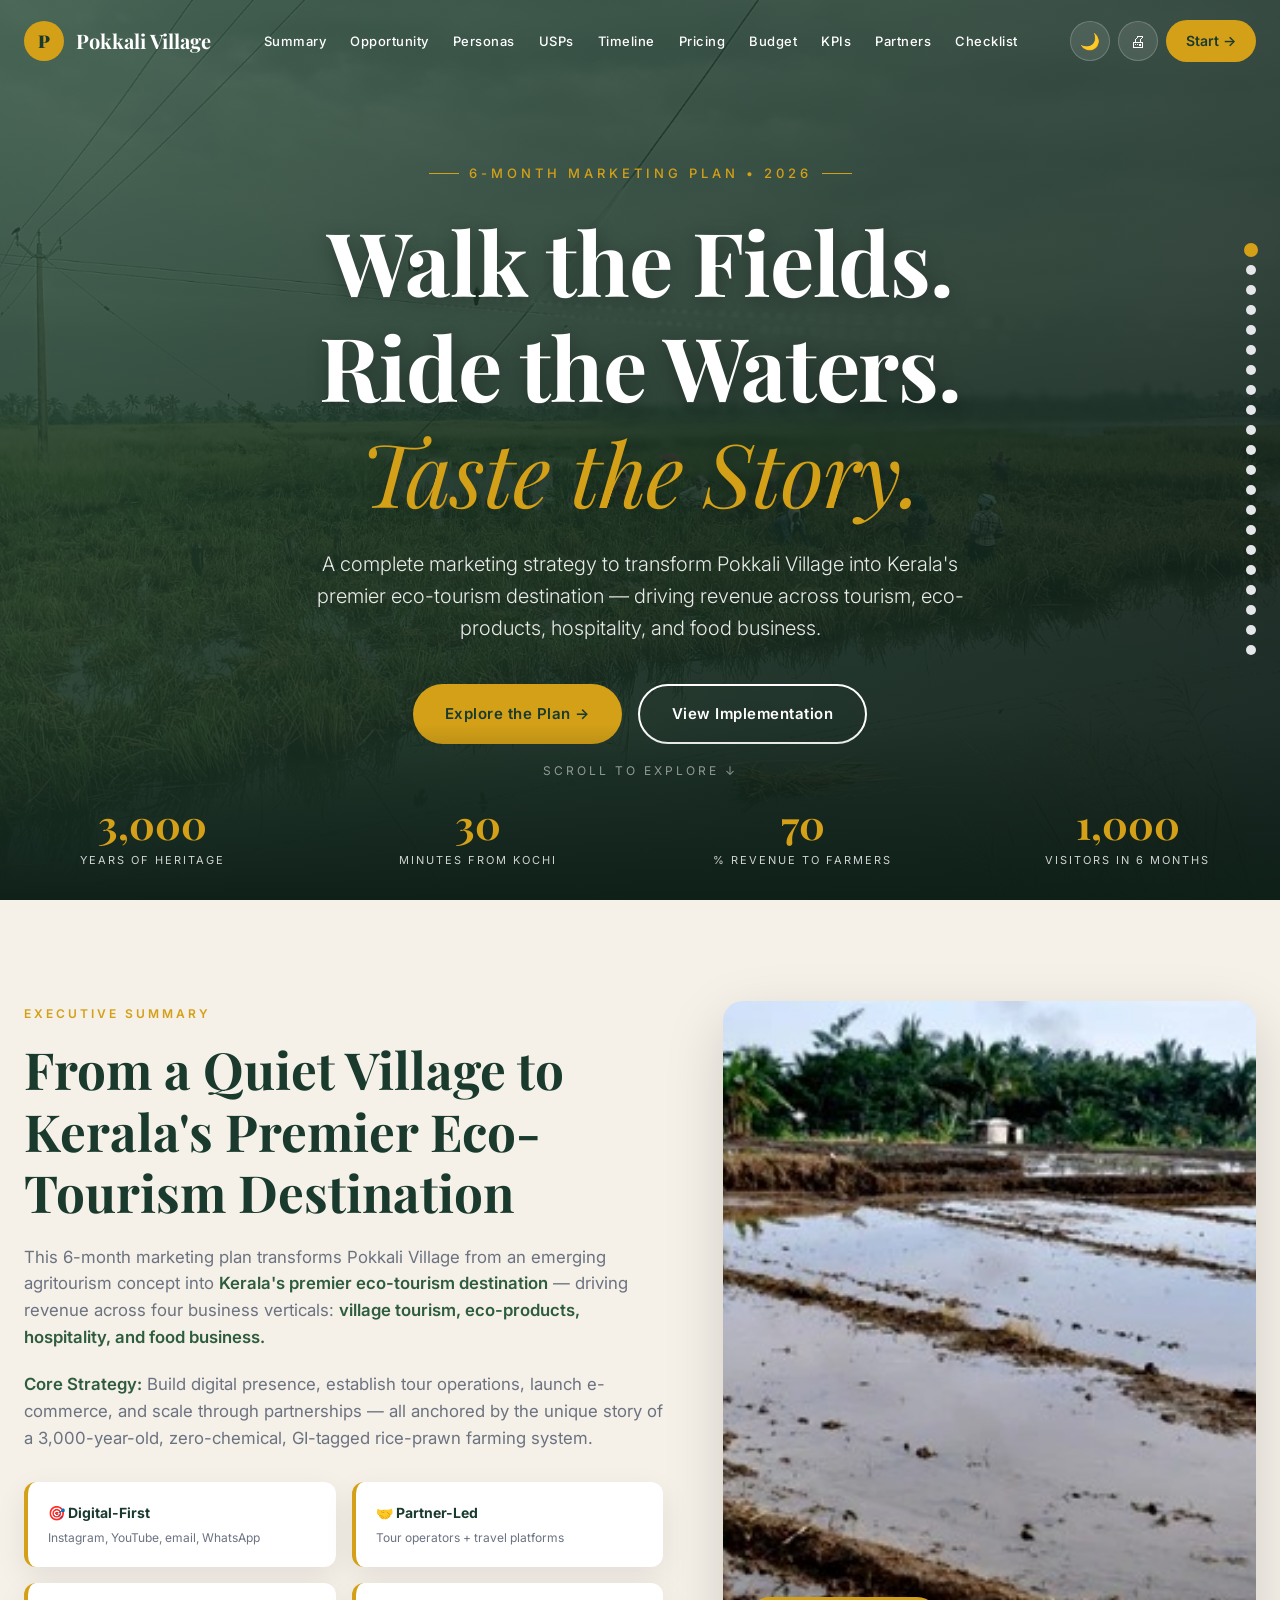
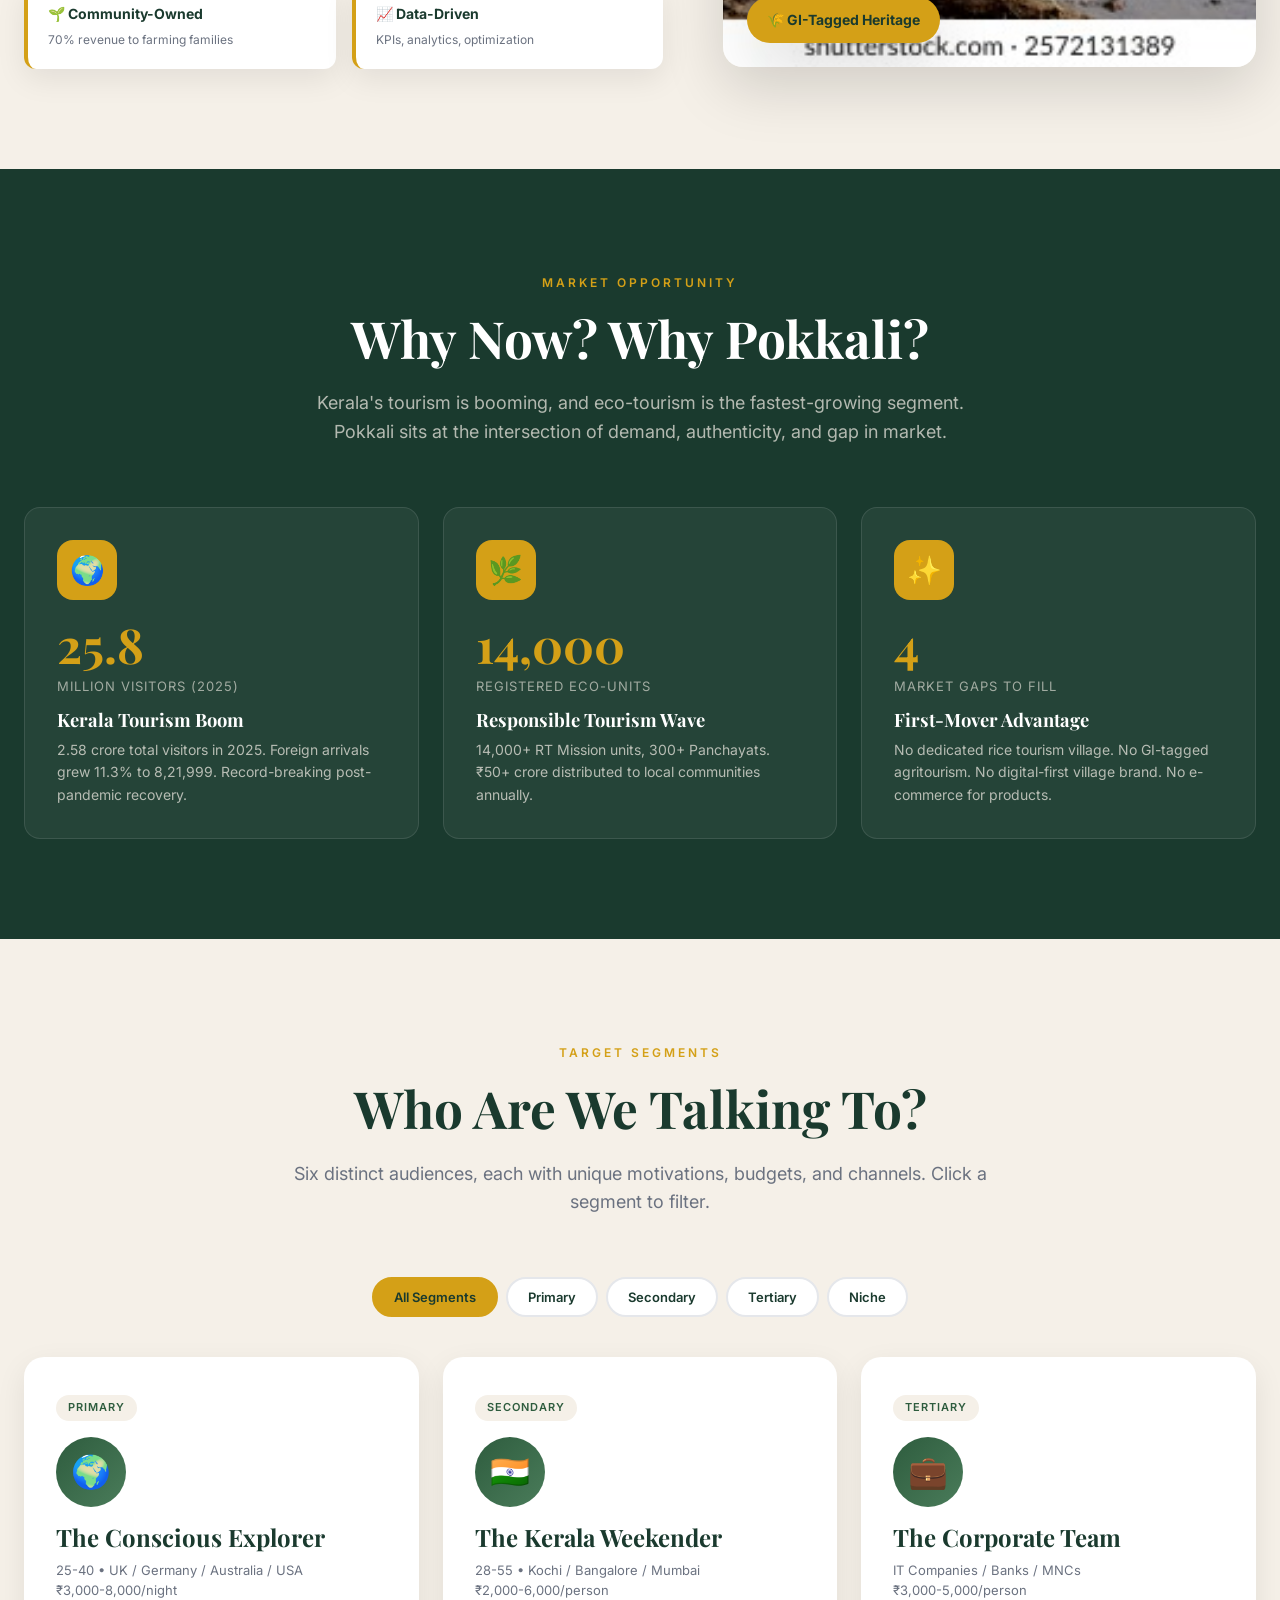
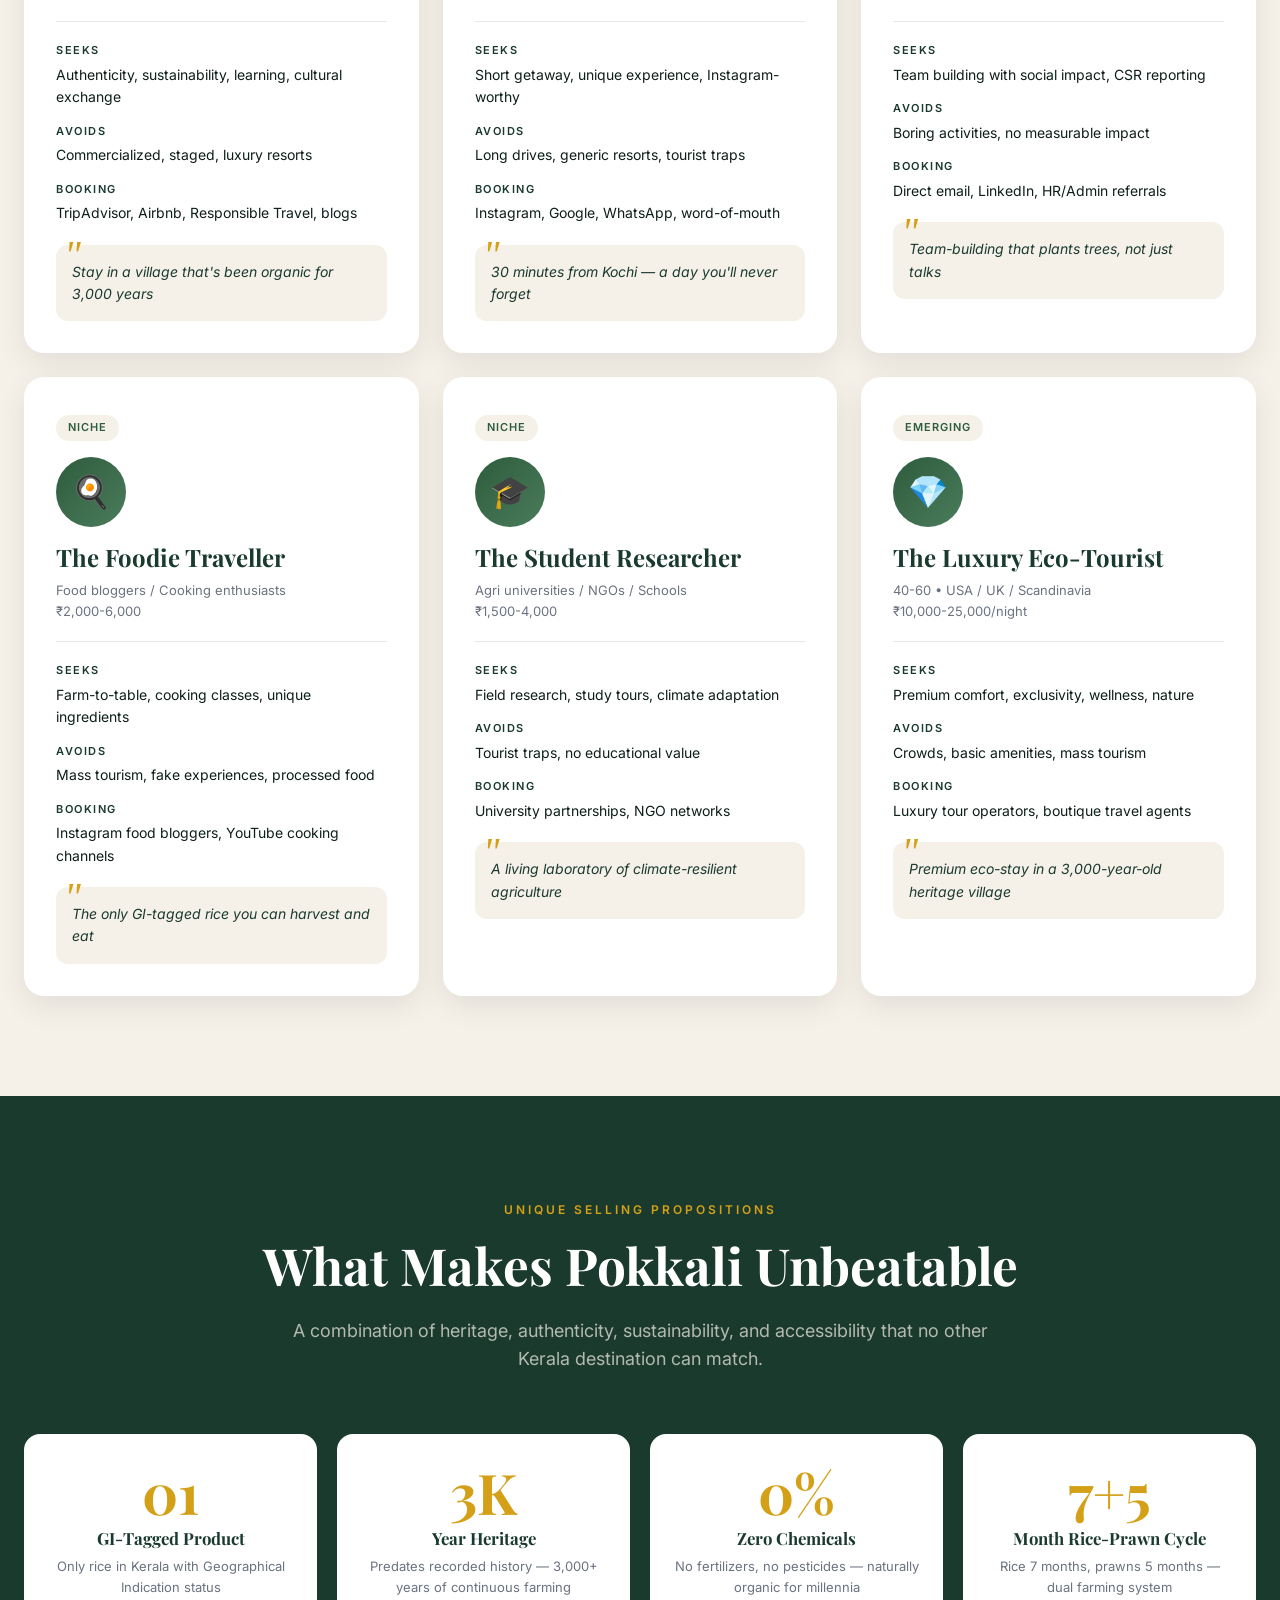
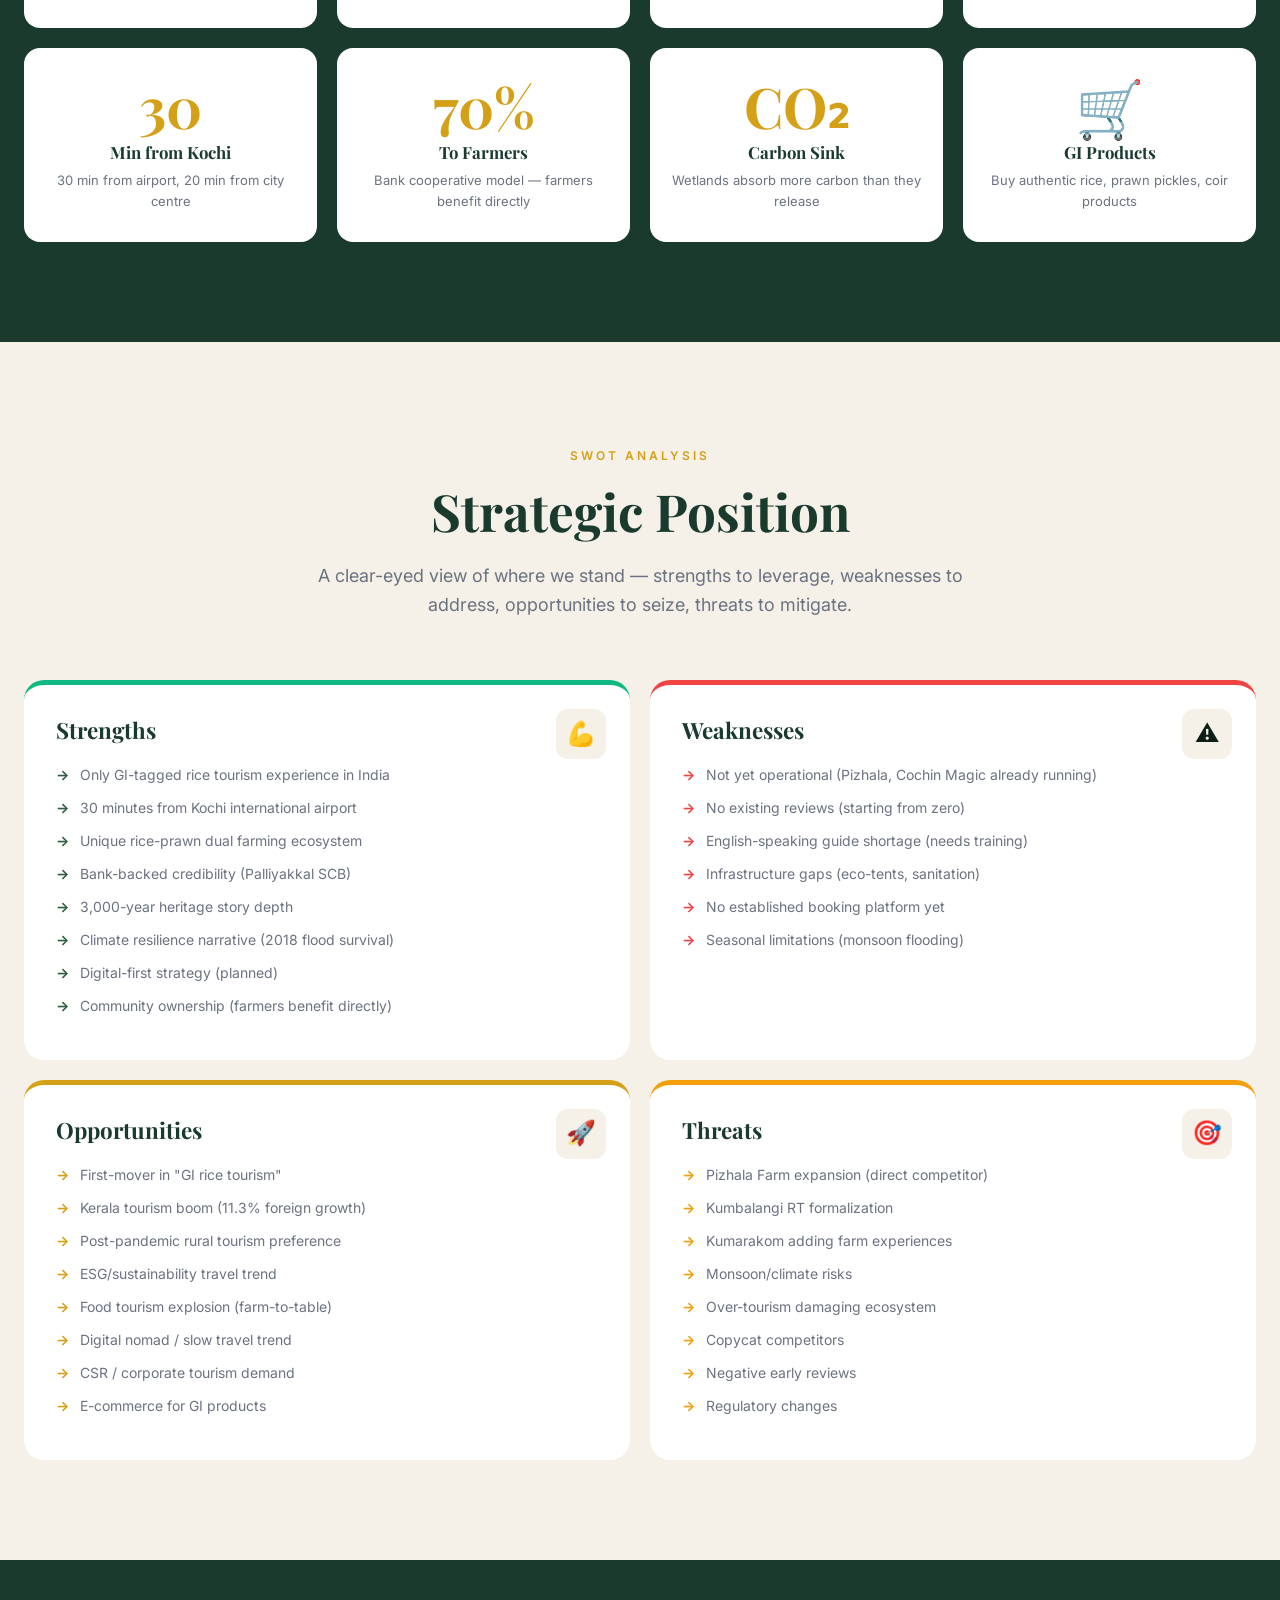
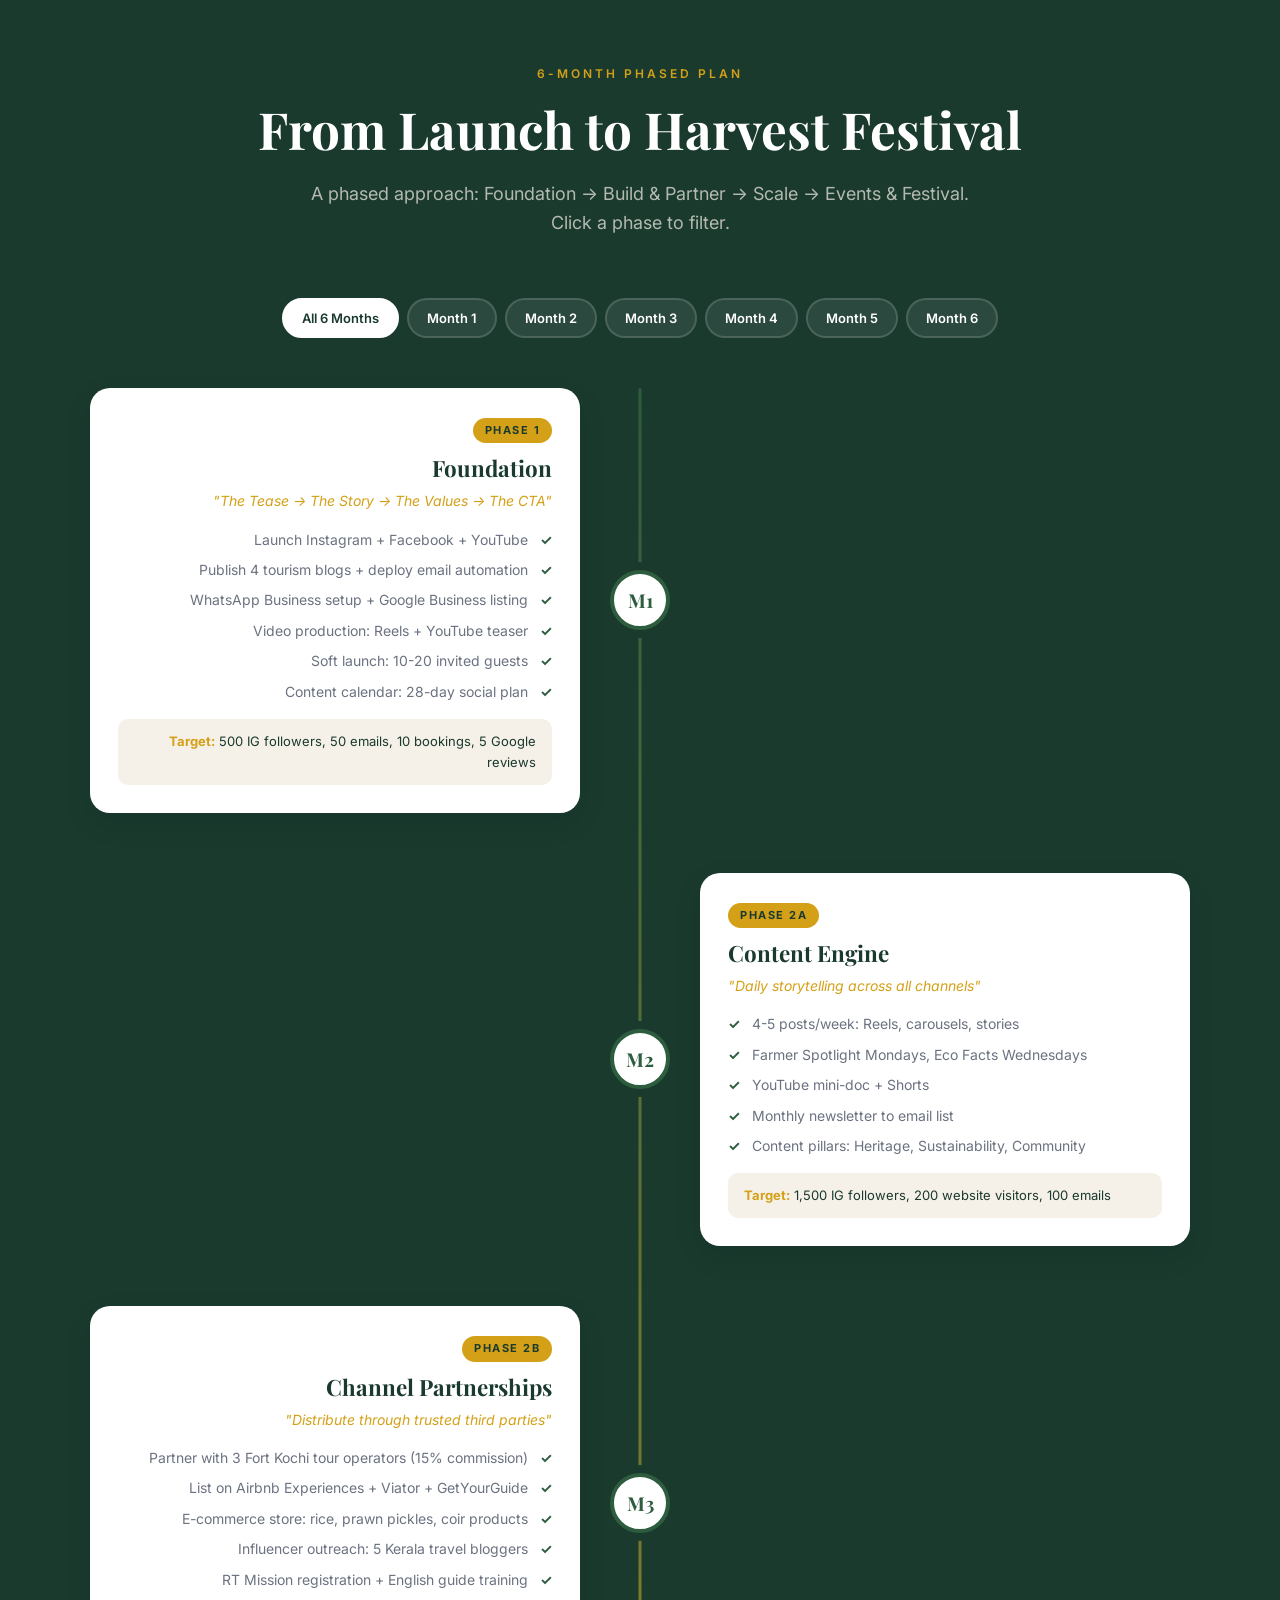
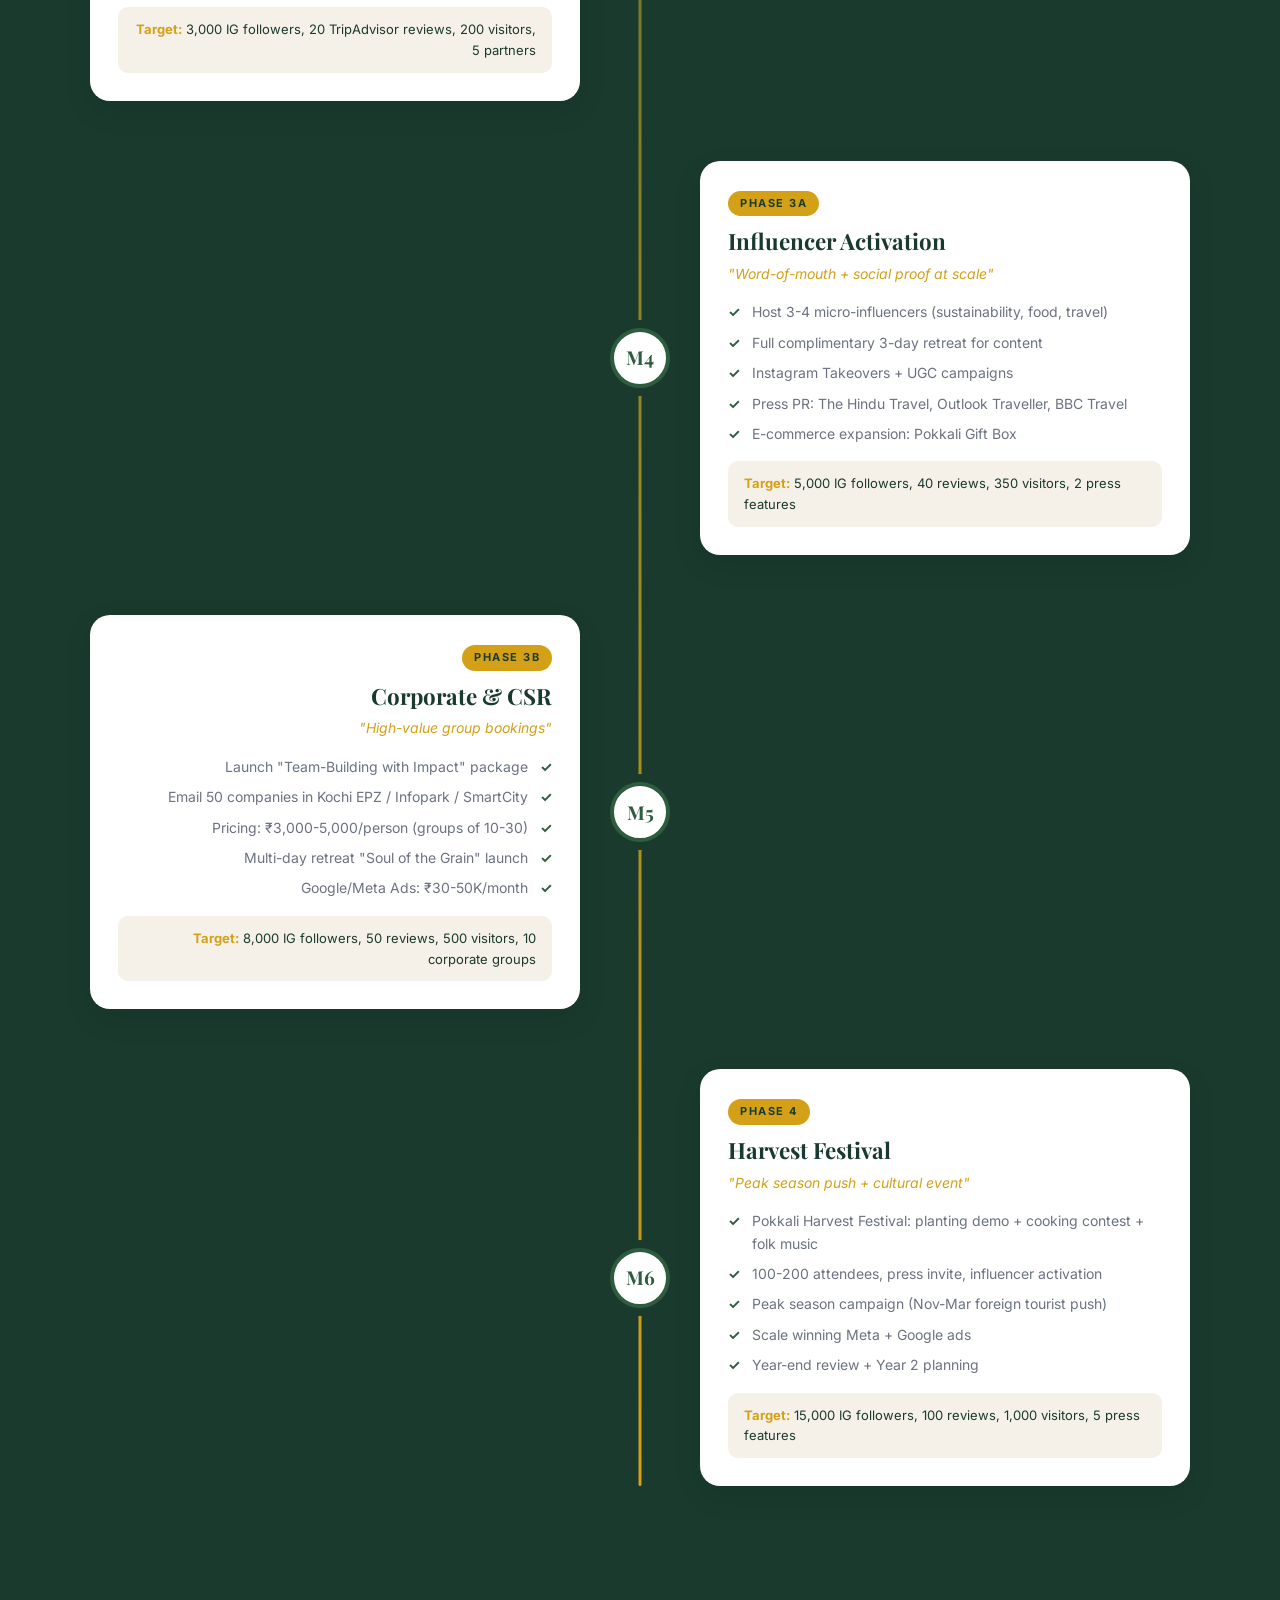
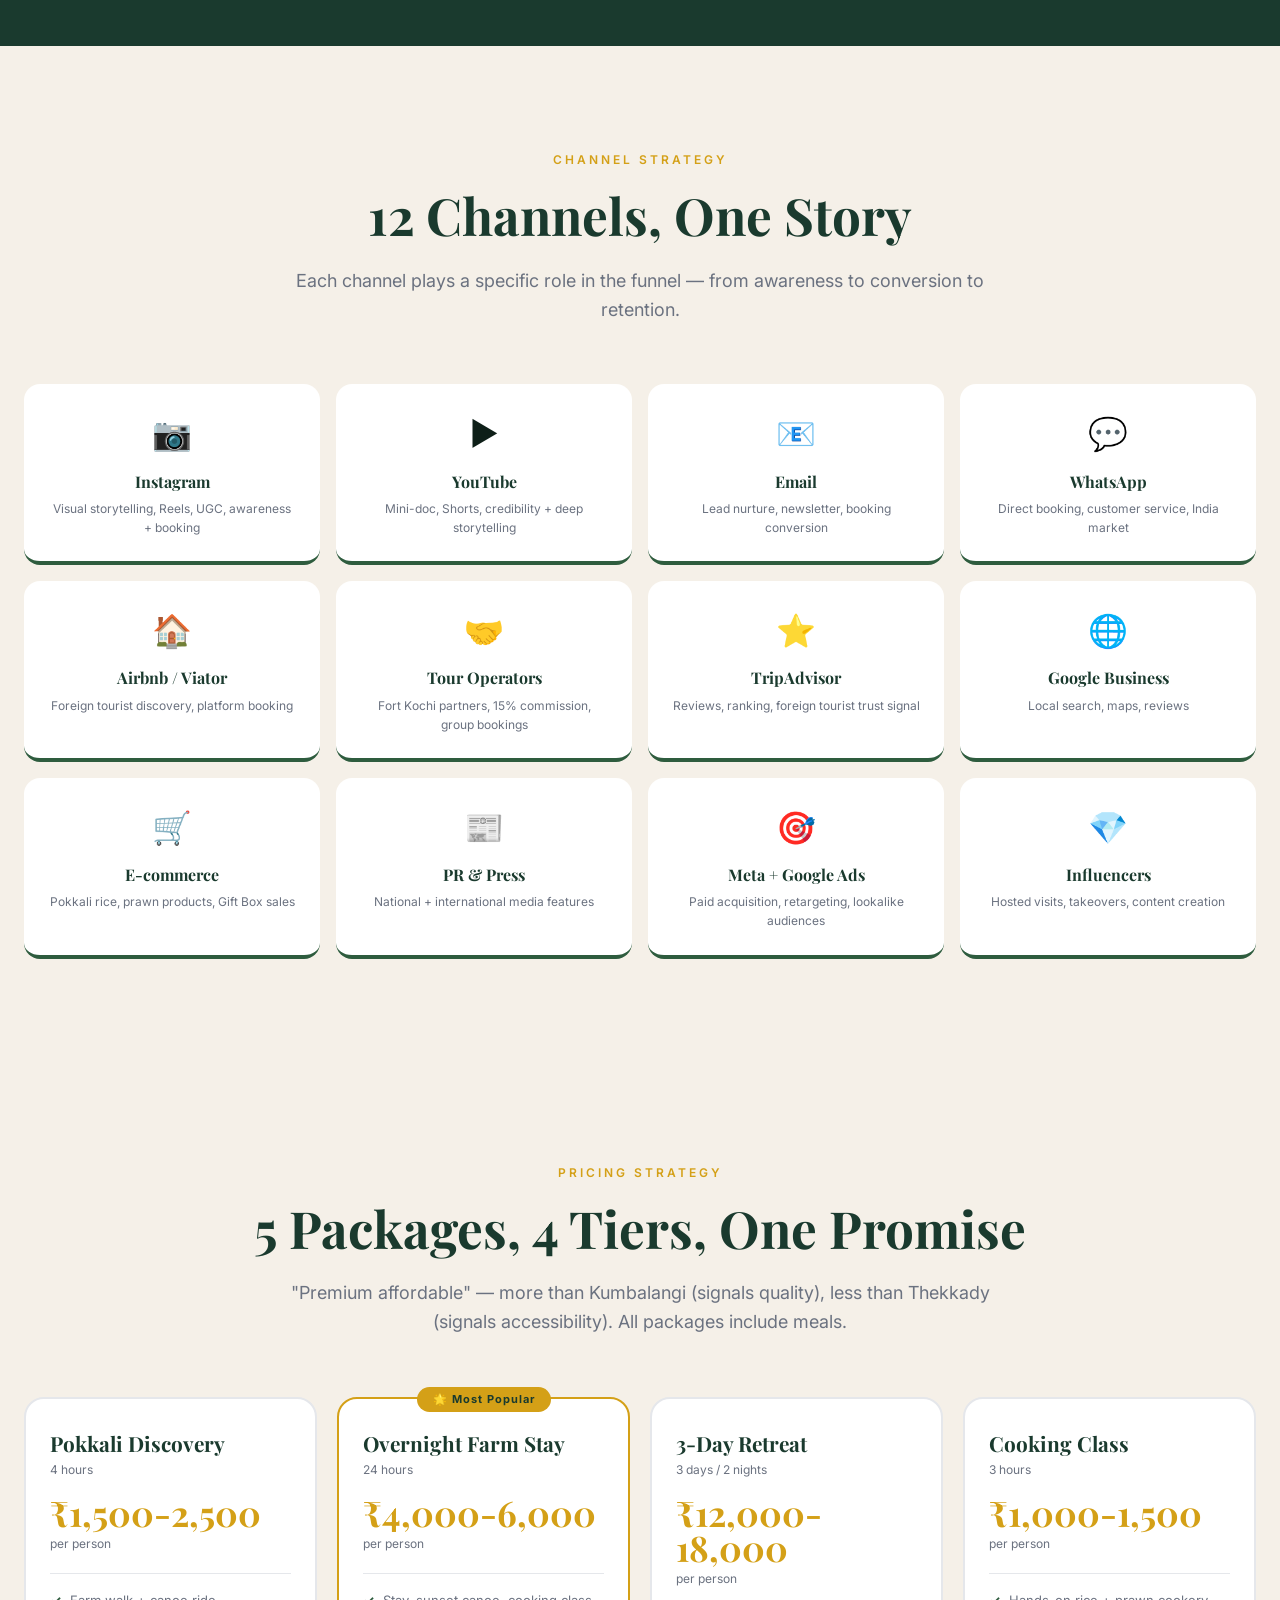
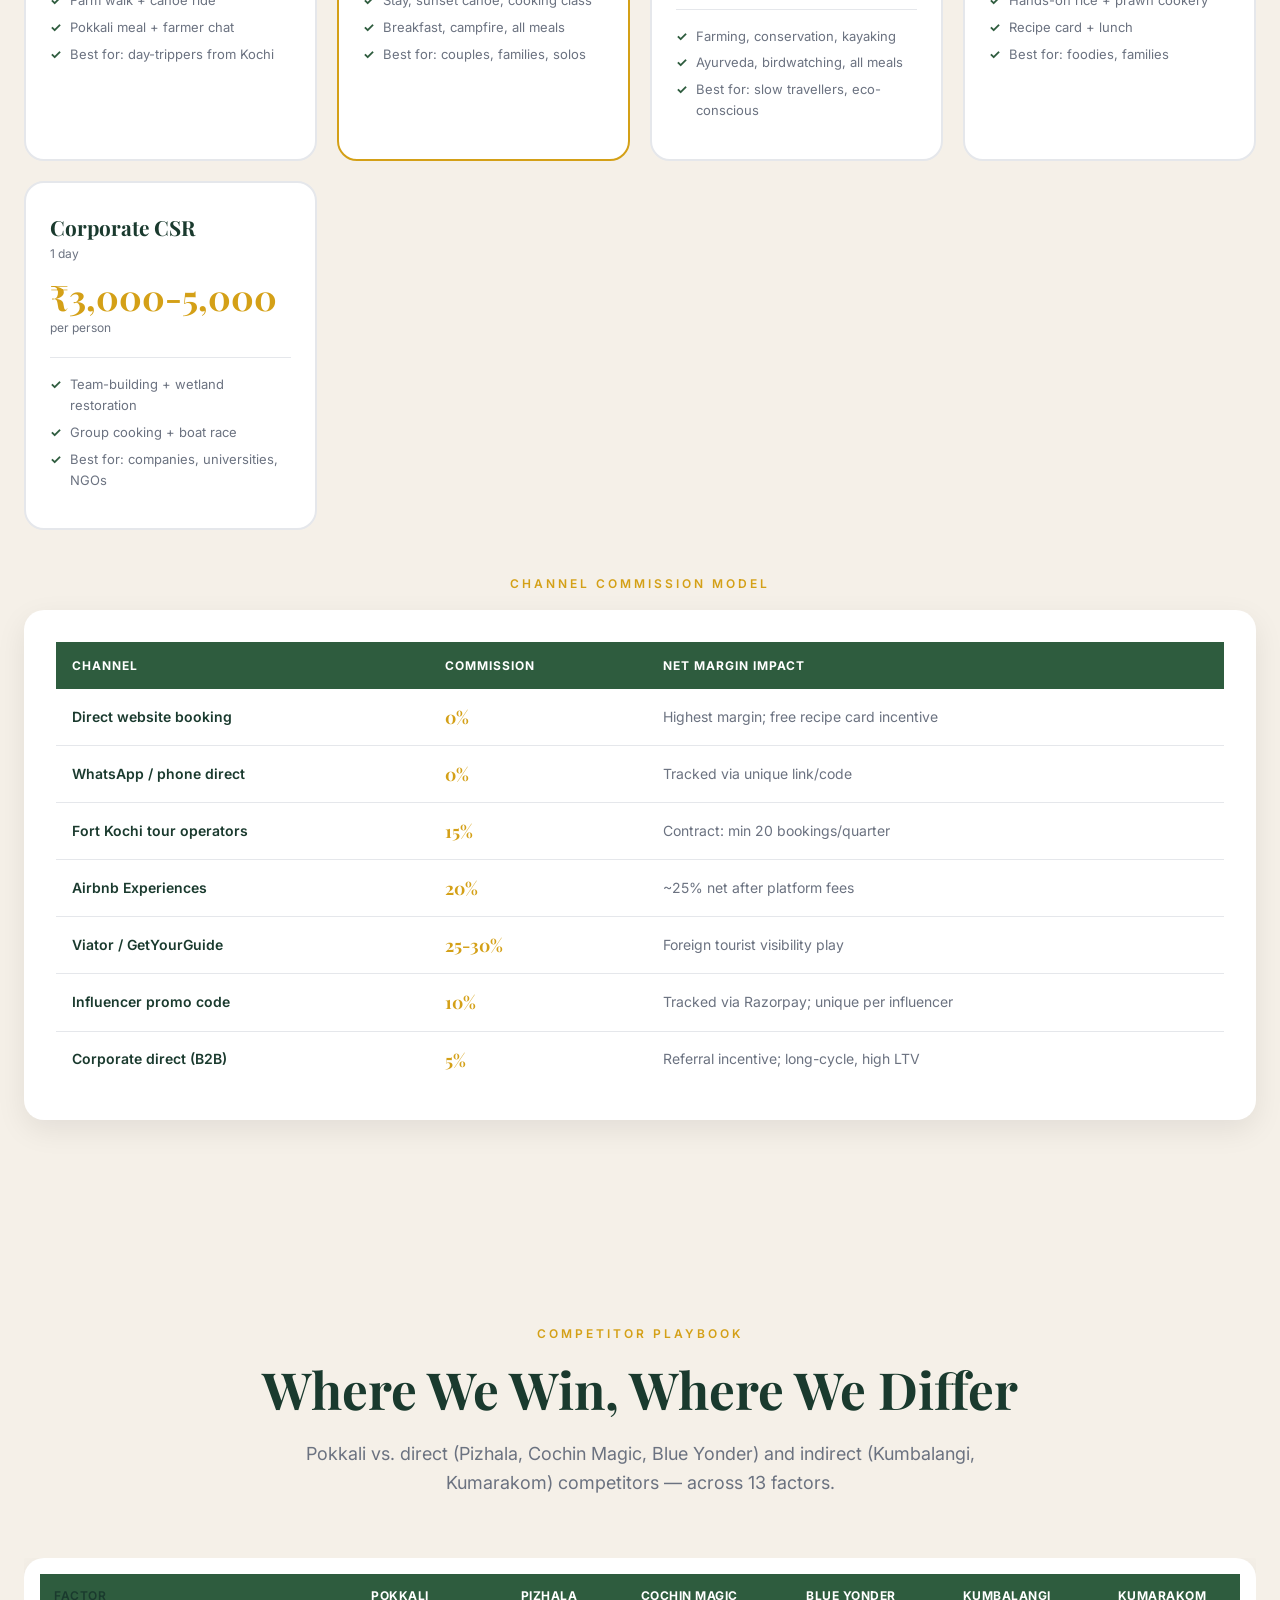
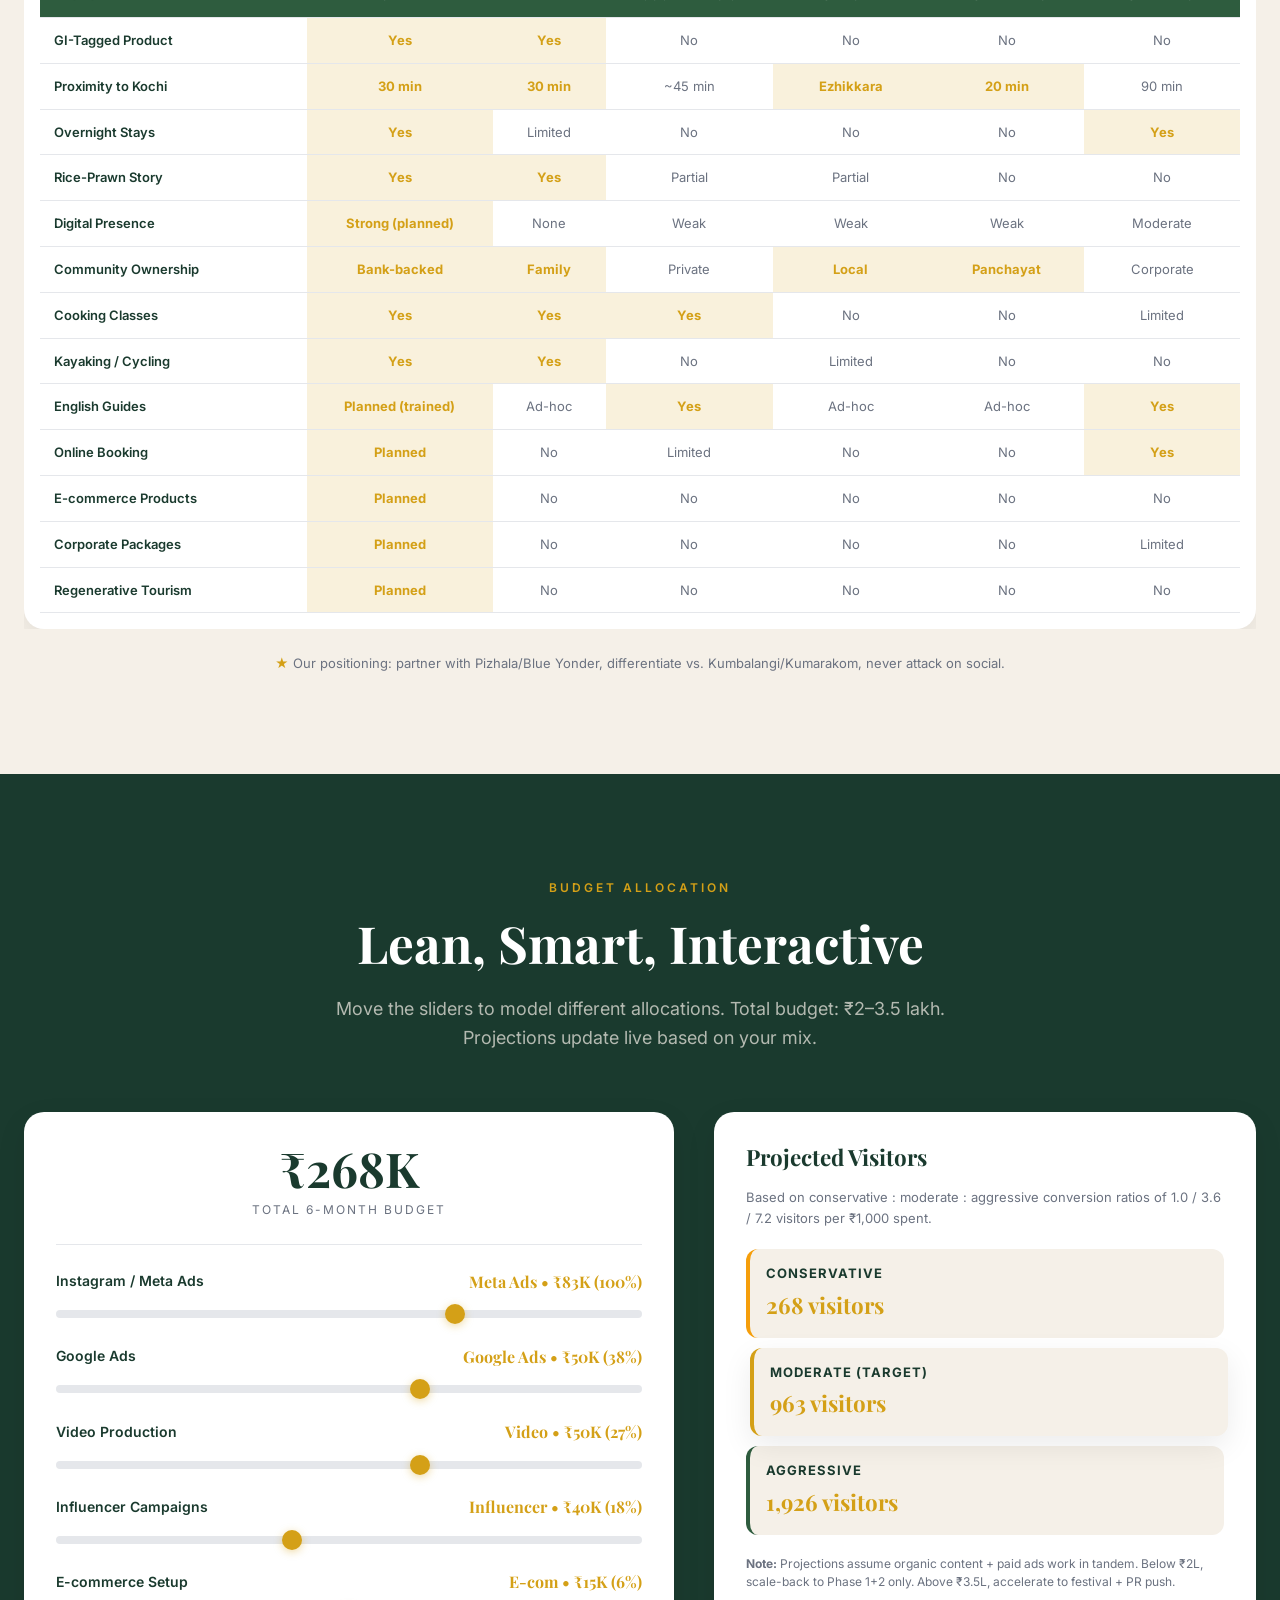
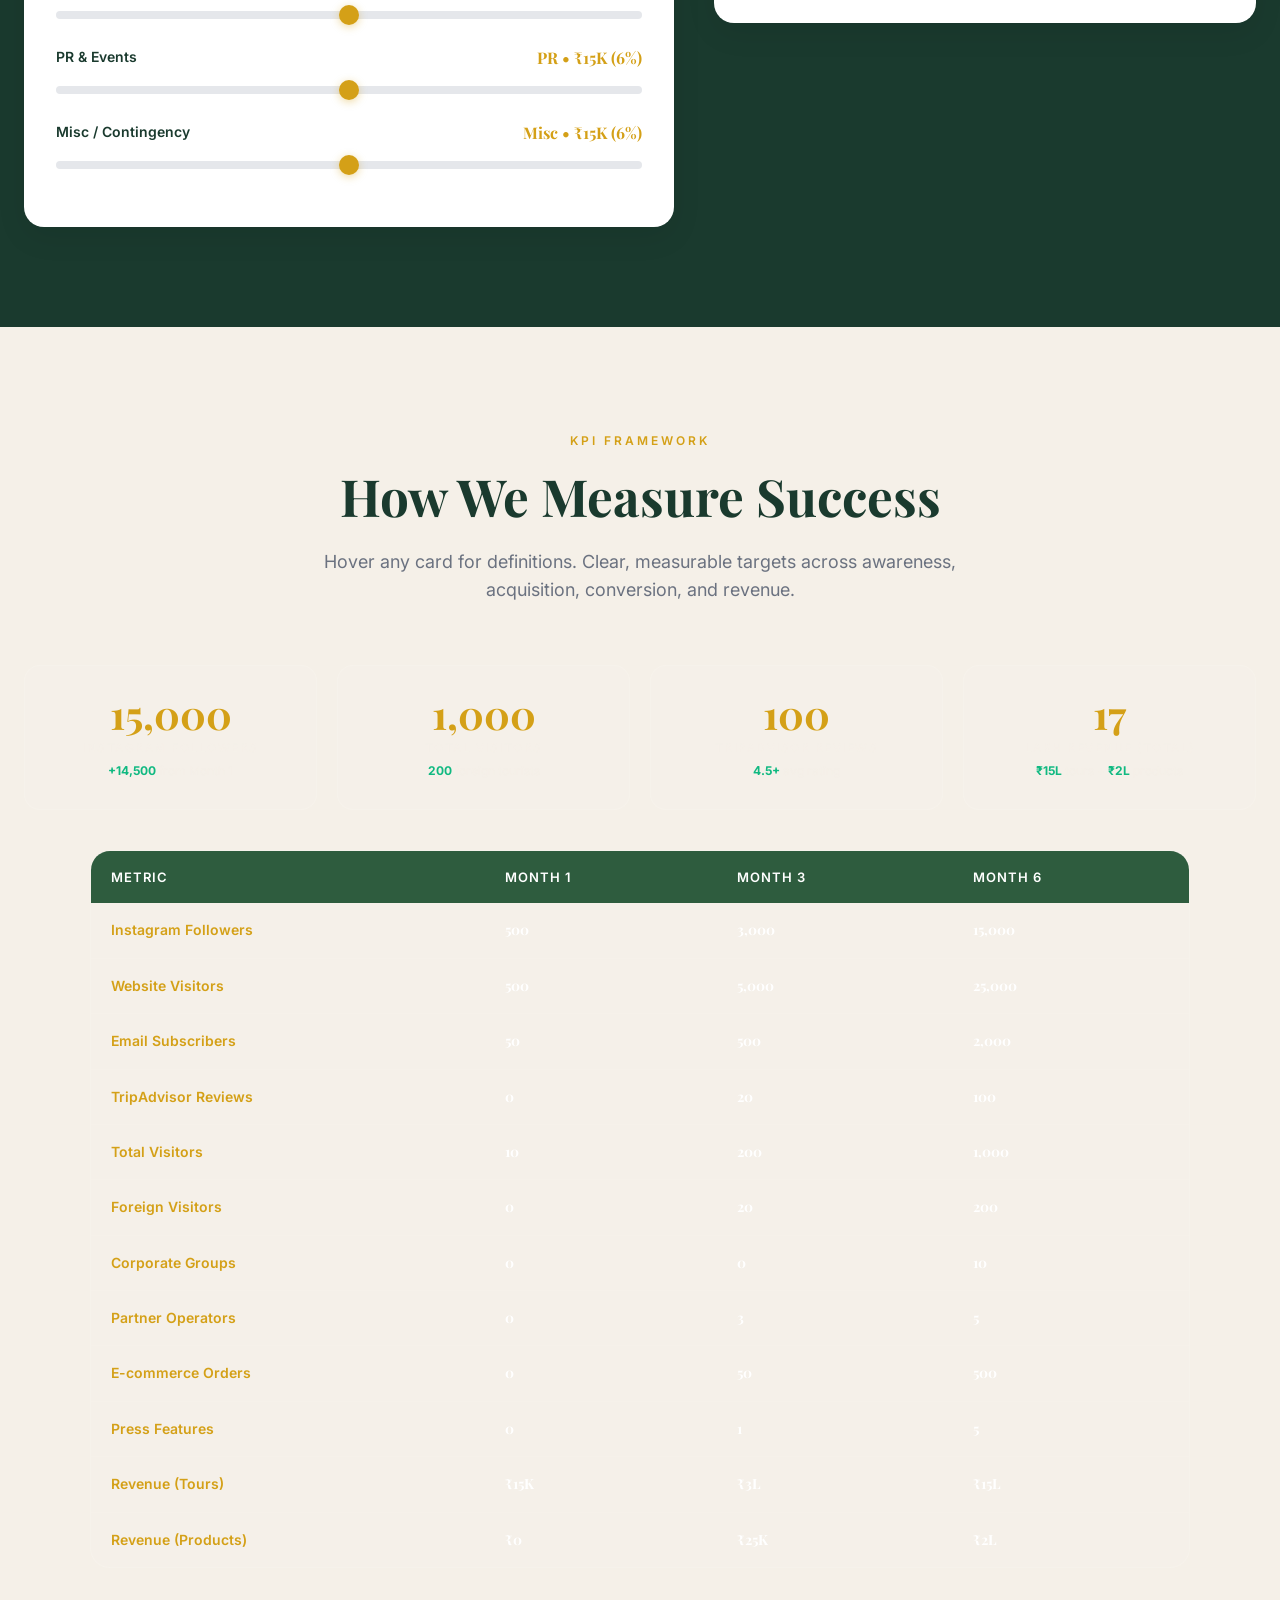
==== index.html @ 367aef8a "feat: launch interactive 6-month marketing plan site - All 20 sections of the marketing plan in a si" ====
<!DOCTYPE html>
<html lang="en">
<head>
<meta charset="UTF-8" />
<meta name="viewport" content="width=device-width, initial-scale=1.0" />
<title>Pokkali Village — 6-Month Marketing Plan</title>
<meta name="description" content="Interactive showcase of Pokkali Village's 6-month marketing plan — Kerala's first GI-tagged rice tourism destination." />
<link rel="preconnect" href="https://fonts.googleapis.com" />
<link rel="preconnect" href="https://fonts.gstatic.com" crossorigin />
<link href="https://fonts.googleapis.com/css2?family=Playfair+Display:wght@400;600;700;900&family=Inter:wght@300;400;500;600;700&display=swap" rel="stylesheet" />
<link rel="stylesheet" href="styles.css" />
</head>
<body>

<!-- ============================================
     PROGRESS RAIL
     ============================================ -->
<div class="progress-rail" id="progress-rail"></div>

<!-- ============================================
     NAVIGATION
     ============================================ -->
<nav class="nav" id="nav">
  <div class="container nav-inner">
    <a href="#top" class="nav-logo">
      <div class="nav-logo-mark">P</div>
      <span>Pokkali Village</span>
    </a>
    <ul class="nav-links">
      <li><a href="#summary">Summary</a></li>
      <li><a href="#opportunity">Opportunity</a></li>
      <li><a href="#personas">Personas</a></li>
      <li><a href="#usps">USPs</a></li>
      <li><a href="#timeline">Timeline</a></li>
      <li><a href="#pricing">Pricing</a></li>
      <li><a href="#budget">Budget</a></li>
      <li><a href="#kpis">KPIs</a></li>
      <li><a href="#partners">Partners</a></li>
      <li><a href="#checklist">Checklist</a></li>
    </ul>
    <div class="nav-tools">
      <button class="icon-btn" id="theme-toggle" title="Toggle theme">🌙</button>
      <button class="icon-btn no-print" id="print-btn" title="Print / Save as PDF">🖨</button>
      <a href="#checklist" class="nav-cta">Start →</a>
      <button class="mobile-toggle">☰</button>
    </div>
  </div>
</nav>

<!-- ============================================
     HERO
     ============================================ -->
<section class="hero" id="top" data-section-label="Top">
  <div class="hero-bg">
    <img src="public/images/hero-bg.jpeg" alt="Pokkali Village Backwaters" />
  </div>
  <div class="hero-content">
    <div class="hero-eyebrow">6-Month Marketing Plan • 2026</div>
    <h1>Walk the Fields.<br />Ride the Waters.<br /><em>Taste the Story.</em></h1>
    <p class="hero-sub">A complete marketing strategy to transform Pokkali Village into Kerala's premier eco-tourism destination — driving revenue across tourism, eco-products, hospitality, and food business.</p>
    <div class="hero-cta-group">
      <a href="#summary" class="btn btn-primary">Explore the Plan →</a>
      <a href="#checklist" class="btn btn-outline">View Implementation</a>
    </div>
  </div>
  <div class="hero-scroll">Scroll to explore ↓</div>
  <div class="hero-stats">
    <div class="hero-stat">
      <div class="hero-stat-num" data-count="3000">0</div>
      <div class="hero-stat-label">Years of Heritage</div>
    </div>
    <div class="hero-stat">
      <div class="hero-stat-num" data-count="30">0</div>
      <div class="hero-stat-label">Minutes from Kochi</div>
    </div>
    <div class="hero-stat">
      <div class="hero-stat-num" data-count="70">0</div>
      <div class="hero-stat-label">% Revenue to Farmers</div>
    </div>
    <div class="hero-stat">
      <div class="hero-stat-num" data-count="1000">0</div>
      <div class="hero-stat-label">Visitors in 6 Months</div>
    </div>
  </div>
</section>

<!-- ============================================
     1. EXECUTIVE SUMMARY
     ============================================ -->
<section class="section" id="summary" data-section-label="Summary">
  <div class="container">
    <div class="exec-grid">
      <div class="exec-text fade-in-left">
        <span class="eyebrow">Executive Summary</span>
        <h2 class="section-title">From a Quiet Village to Kerala's Premier Eco-Tourism Destination</h2>
        <p>This 6-month marketing plan transforms Pokkali Village from an emerging agritourism concept into <strong>Kerala's premier eco-tourism destination</strong> — driving revenue across four business verticals: <strong>village tourism, eco-products, hospitality, and food business.</strong></p>
        <p><strong>Core Strategy:</strong> Build digital presence, establish tour operations, launch e-commerce, and scale through partnerships — all anchored by the unique story of a 3,000-year-old, zero-chemical, GI-tagged rice-prawn farming system.</p>
        <div class="exec-pillars">
          <div class="exec-pillar">
            <div class="exec-pillar-title">🎯 Digital-First</div>
            <div class="exec-pillar-desc">Instagram, YouTube, email, WhatsApp</div>
          </div>
          <div class="exec-pillar">
            <div class="exec-pillar-title">🤝 Partner-Led</div>
            <div class="exec-pillar-desc">Tour operators + travel platforms</div>
          </div>
          <div class="exec-pillar">
            <div class="exec-pillar-title">🌱 Community-Owned</div>
            <div class="exec-pillar-desc">70% revenue to farming families</div>
          </div>
          <div class="exec-pillar">
            <div class="exec-pillar-title">📈 Data-Driven</div>
            <div class="exec-pillar-desc">KPIs, analytics, optimization</div>
          </div>
        </div>
      </div>
      <div class="exec-image fade-in-right">
        <img src="public/images/farmer-portrait.jpeg" alt="Farmer in Pokkali field" />
        <div class="exec-image-badge">🌾 GI-Tagged Heritage</div>
      </div>
    </div>
  </div>
</section>

<!-- ============================================
     2. MARKET OPPORTUNITY
     ============================================ -->
<section class="section bg-dark" id="opportunity" data-section-label="Opportunity">
  <div class="container">
    <div class="text-center">
      <span class="eyebrow">Market Opportunity</span>
      <h2 class="section-title">Why Now? Why Pokkali?</h2>
      <p class="section-subtitle">Kerala's tourism is booming, and eco-tourism is the fastest-growing segment. Pokkali sits at the intersection of demand, authenticity, and gap in market.</p>
    </div>
    <div class="opp-grid">
      <div class="opp-card fade-in">
        <div class="opp-icon">🌍</div>
        <div class="opp-num" data-count="25.8">0</div>
        <div class="opp-label">Million Visitors (2025)</div>
        <h3>Kerala Tourism Boom</h3>
        <p>2.58 crore total visitors in 2025. Foreign arrivals grew 11.3% to 8,21,999. Record-breaking post-pandemic recovery.</p>
      </div>
      <div class="opp-card fade-in">
        <div class="opp-icon">🌿</div>
        <div class="opp-num" data-count="14000">0</div>
        <div class="opp-label">Registered Eco-Units</div>
        <h3>Responsible Tourism Wave</h3>
        <p>14,000+ RT Mission units, 300+ Panchayats. ₹50+ crore distributed to local communities annually.</p>
      </div>
      <div class="opp-card fade-in">
        <div class="opp-icon">✨</div>
        <div class="opp-num" data-count="4">0</div>
        <div class="opp-label">Market Gaps to Fill</div>
        <h3>First-Mover Advantage</h3>
        <p>No dedicated rice tourism village. No GI-tagged agritourism. No digital-first village brand. No e-commerce for products.</p>
      </div>
    </div>
  </div>
</section>

<!-- ============================================
     3. PERSONAS (interactive tabs)
     ============================================ -->
<section class="section" id="personas" data-section-label="Personas">
  <div class="container">
    <div class="text-center">
      <span class="eyebrow">Target Segments</span>
      <h2 class="section-title">Who Are We Talking To?</h2>
      <p class="section-subtitle">Six distinct audiences, each with unique motivations, budgets, and channels. Click a segment to filter.</p>
    </div>
    <div class="persona-tabs">
      <button class="persona-tab active" data-segment="all">All Segments</button>
      <button class="persona-tab" data-segment="primary">Primary</button>
      <button class="persona-tab" data-segment="secondary">Secondary</button>
      <button class="persona-tab" data-segment="tertiary">Tertiary</button>
      <button class="persona-tab" data-segment="niche">Niche</button>
    </div>
    <div class="persona-grid">
      <div class="persona fade-in" data-segment="primary">
        <div class="persona-tag">Primary</div>
        <div class="persona-avatar">🌍</div>
        <h3>The Conscious Explorer</h3>
        <div class="persona-meta">25-40 • UK / Germany / Australia / USA<br />₹3,000-8,000/night</div>
        <div class="persona-detail"><strong>Seeks</strong>Authenticity, sustainability, learning, cultural exchange</div>
        <div class="persona-detail"><strong>Avoids</strong>Commercialized, staged, luxury resorts</div>
        <div class="persona-detail"><strong>Booking</strong>TripAdvisor, Airbnb, Responsible Travel, blogs</div>
        <div class="persona-msg">Stay in a village that's been organic for 3,000 years</div>
      </div>
      <div class="persona fade-in" data-segment="secondary">
        <div class="persona-tag">Secondary</div>
        <div class="persona-avatar">🇮🇳</div>
        <h3>The Kerala Weekender</h3>
        <div class="persona-meta">28-55 • Kochi / Bangalore / Mumbai<br />₹2,000-6,000/person</div>
        <div class="persona-detail"><strong>Seeks</strong>Short getaway, unique experience, Instagram-worthy</div>
        <div class="persona-detail"><strong>Avoids</strong>Long drives, generic resorts, tourist traps</div>
        <div class="persona-detail"><strong>Booking</strong>Instagram, Google, WhatsApp, word-of-mouth</div>
        <div class="persona-msg">30 minutes from Kochi — a day you'll never forget</div>
      </div>
      <div class="persona fade-in" data-segment="tertiary">
        <div class="persona-tag">Tertiary</div>
        <div class="persona-avatar">💼</div>
        <h3>The Corporate Team</h3>
        <div class="persona-meta">IT Companies / Banks / MNCs<br />₹3,000-5,000/person</div>
        <div class="persona-detail"><strong>Seeks</strong>Team building with social impact, CSR reporting</div>
        <div class="persona-detail"><strong>Avoids</strong>Boring activities, no measurable impact</div>
        <div class="persona-detail"><strong>Booking</strong>Direct email, LinkedIn, HR/Admin referrals</div>
        <div class="persona-msg">Team-building that plants trees, not just talks</div>
      </div>
      <div class="persona fade-in" data-segment="niche">
        <div class="persona-tag">Niche</div>
        <div class="persona-avatar">🍳</div>
        <h3>The Foodie Traveller</h3>
        <div class="persona-meta">Food bloggers / Cooking enthusiasts<br />₹2,000-6,000</div>
        <div class="persona-detail"><strong>Seeks</strong>Farm-to-table, cooking classes, unique ingredients</div>
        <div class="persona-detail"><strong>Avoids</strong>Mass tourism, fake experiences, processed food</div>
        <div class="persona-detail"><strong>Booking</strong>Instagram food bloggers, YouTube cooking channels</div>
        <div class="persona-msg">The only GI-tagged rice you can harvest and eat</div>
      </div>
      <div class="persona fade-in" data-segment="niche">
        <div class="persona-tag">Niche</div>
        <div class="persona-avatar">🎓</div>
        <h3>The Student Researcher</h3>
        <div class="persona-meta">Agri universities / NGOs / Schools<br />₹1,500-4,000</div>
        <div class="persona-detail"><strong>Seeks</strong>Field research, study tours, climate adaptation</div>
        <div class="persona-detail"><strong>Avoids</strong>Tourist traps, no educational value</div>
        <div class="persona-detail"><strong>Booking</strong>University partnerships, NGO networks</div>
        <div class="persona-msg">A living laboratory of climate-resilient agriculture</div>
      </div>
      <div class="persona fade-in" data-segment="primary">
        <div class="persona-tag">Emerging</div>
        <div class="persona-avatar">💎</div>
        <h3>The Luxury Eco-Tourist</h3>
        <div class="persona-meta">40-60 • USA / UK / Scandinavia<br />₹10,000-25,000/night</div>
        <div class="persona-detail"><strong>Seeks</strong>Premium comfort, exclusivity, wellness, nature</div>
        <div class="persona-detail"><strong>Avoids</strong>Crowds, basic amenities, mass tourism</div>
        <div class="persona-detail"><strong>Booking</strong>Luxury tour operators, boutique travel agents</div>
        <div class="persona-msg">Premium eco-stay in a 3,000-year-old heritage village</div>
      </div>
    </div>
  </div>
</section>

<!-- ============================================
     4. USPs
     ============================================ -->
<section class="section bg-dark" id="usps" data-section-label="USPs">
  <div class="container">
    <div class="text-center">
      <span class="eyebrow">Unique Selling Propositions</span>
      <h2 class="section-title">What Makes Pokkali Unbeatable</h2>
      <p class="section-subtitle">A combination of heritage, authenticity, sustainability, and accessibility that no other Kerala destination can match.</p>
    </div>
    <div class="usp-grid">
      <div class="usp-card fade-in"><div class="usp-num">01</div><h4>GI-Tagged Product</h4><p>Only rice in Kerala with Geographical Indication status</p></div>
      <div class="usp-card fade-in"><div class="usp-num">3K</div><h4>Year Heritage</h4><p>Predates recorded history — 3,000+ years of continuous farming</p></div>
      <div class="usp-card fade-in"><div class="usp-num">0%</div><h4>Zero Chemicals</h4><p>No fertilizers, no pesticides — naturally organic for millennia</p></div>
      <div class="usp-card fade-in"><div class="usp-num">7+5</div><h4>Month Rice-Prawn Cycle</h4><p>Rice 7 months, prawns 5 months — dual farming system</p></div>
      <div class="usp-card fade-in"><div class="usp-num">30</div><h4>Min from Kochi</h4><p>30 min from airport, 20 min from city centre</p></div>
      <div class="usp-card fade-in"><div class="usp-num">70%</div><h4>To Farmers</h4><p>Bank cooperative model — farmers benefit directly</p></div>
      <div class="usp-card fade-in"><div class="usp-num">CO₂</div><h4>Carbon Sink</h4><p>Wetlands absorb more carbon than they release</p></div>
      <div class="usp-card fade-in"><div class="usp-num">🛒</div><h4>GI Products</h4><p>Buy authentic rice, prawn pickles, coir products</p></div>
    </div>
  </div>
</section>

<!-- ============================================
     5. SWOT
     ============================================ -->
<section class="section" id="swot" data-section-label="SWOT">
  <div class="container">
    <div class="text-center">
      <span class="eyebrow">SWOT Analysis</span>
      <h2 class="section-title">Strategic Position</h2>
      <p class="section-subtitle">A clear-eyed view of where we stand — strengths to leverage, weaknesses to address, opportunities to seize, threats to mitigate.</p>
    </div>
    <div class="swot-grid">
      <div class="swot-card strengths scale-in">
        <div class="swot-icon">💪</div>
        <h3>Strengths</h3>
        <ul class="swot-list strengths">
          <li>Only GI-tagged rice tourism experience in India</li>
          <li>30 minutes from Kochi international airport</li>
          <li>Unique rice-prawn dual farming ecosystem</li>
          <li>Bank-backed credibility (Palliyakkal SCB)</li>
          <li>3,000-year heritage story depth</li>
          <li>Climate resilience narrative (2018 flood survival)</li>
          <li>Digital-first strategy (planned)</li>
          <li>Community ownership (farmers benefit directly)</li>
        </ul>
      </div>
      <div class="swot-card weaknesses scale-in">
        <div class="swot-icon">⚠️</div>
        <h3>Weaknesses</h3>
        <ul class="swot-list weaknesses">
          <li>Not yet operational (Pizhala, Cochin Magic already running)</li>
          <li>No existing reviews (starting from zero)</li>
          <li>English-speaking guide shortage (needs training)</li>
          <li>Infrastructure gaps (eco-tents, sanitation)</li>
          <li>No established booking platform yet</li>
          <li>Seasonal limitations (monsoon flooding)</li>
        </ul>
      </div>
      <div class="swot-card opportunities scale-in">
        <div class="swot-icon">🚀</div>
        <h3>Opportunities</h3>
        <ul class="swot-list opportunities">
          <li>First-mover in "GI rice tourism"</li>
          <li>Kerala tourism boom (11.3% foreign growth)</li>
          <li>Post-pandemic rural tourism preference</li>
          <li>ESG/sustainability travel trend</li>
          <li>Food tourism explosion (farm-to-table)</li>
          <li>Digital nomad / slow travel trend</li>
          <li>CSR / corporate tourism demand</li>
          <li>E-commerce for GI products</li>
        </ul>
      </div>
      <div class="swot-card threats scale-in">
        <div class="swot-icon">🎯</div>
        <h3>Threats</h3>
        <ul class="swot-list threats">
          <li>Pizhala Farm expansion (direct competitor)</li>
          <li>Kumbalangi RT formalization</li>
          <li>Kumarakom adding farm experiences</li>
          <li>Monsoon/climate risks</li>
          <li>Over-tourism damaging ecosystem</li>
          <li>Copycat competitors</li>
          <li>Negative early reviews</li>
          <li>Regulatory changes</li>
        </ul>
      </div>
    </div>
  </div>
</section>

<!-- ============================================
     6. 6-MONTH TIMELINE (with phase filter)
     ============================================ -->
<section class="section bg-dark" id="timeline" data-section-label="Timeline">
  <div class="container">
    <div class="text-center">
      <span class="eyebrow">6-Month Phased Plan</span>
      <h2 class="section-title">From Launch to Harvest Festival</h2>
      <p class="section-subtitle">A phased approach: Foundation → Build & Partner → Scale → Events & Festival. Click a phase to filter.</p>
    </div>

    <div class="phase-filter">
      <button class="phase-btn active" data-phase="all">All 6 Months</button>
      <button class="phase-btn" data-phase="1">Month 1</button>
      <button class="phase-btn" data-phase="2">Month 2</button>
      <button class="phase-btn" data-phase="3">Month 3</button>
      <button class="phase-btn" data-phase="4">Month 4</button>
      <button class="phase-btn" data-phase="5">Month 5</button>
      <button class="phase-btn" data-phase="6">Month 6</button>
    </div>

    <div class="timeline">
      <div class="timeline-item fade-in" data-phase="1">
        <div class="timeline-card left">
          <span class="timeline-phase">Phase 1</span>
          <h3>Foundation</h3>
          <div class="timeline-theme">"The Tease → The Story → The Values → The CTA"</div>
          <ul class="timeline-activities">
            <li>Launch Instagram + Facebook + YouTube</li>
            <li>Publish 4 tourism blogs + deploy email automation</li>
            <li>WhatsApp Business setup + Google Business listing</li>
            <li>Video production: Reels + YouTube teaser</li>
            <li>Soft launch: 10-20 invited guests</li>
            <li>Content calendar: 28-day social plan</li>
          </ul>
          <div class="timeline-target"><strong>Target:</strong> 500 IG followers, 50 emails, 10 bookings, 5 Google reviews</div>
        </div>
        <div class="timeline-marker">M1</div>
        <div></div>
      </div>
      <div class="timeline-item fade-in" data-phase="2">
        <div></div>
        <div class="timeline-marker">M2</div>
        <div class="timeline-card right">
          <span class="timeline-phase">Phase 2a</span>
          <h3>Content Engine</h3>
          <div class="timeline-theme">"Daily storytelling across all channels"</div>
          <ul class="timeline-activities">
            <li>4-5 posts/week: Reels, carousels, stories</li>
            <li>Farmer Spotlight Mondays, Eco Facts Wednesdays</li>
            <li>YouTube mini-doc + Shorts</li>
            <li>Monthly newsletter to email list</li>
            <li>Content pillars: Heritage, Sustainability, Community</li>
          </ul>
          <div class="timeline-target"><strong>Target:</strong> 1,500 IG followers, 200 website visitors, 100 emails</div>
        </div>
      </div>
      <div class="timeline-item fade-in" data-phase="3">
        <div class="timeline-card left">
          <span class="timeline-phase">Phase 2b</span>
          <h3>Channel Partnerships</h3>
          <div class="timeline-theme">"Distribute through trusted third parties"</div>
          <ul class="timeline-activities">
            <li>Partner with 3 Fort Kochi tour operators (15% commission)</li>
            <li>List on Airbnb Experiences + Viator + GetYourGuide</li>
            <li>E-commerce store: rice, prawn pickles, coir products</li>
            <li>Influencer outreach: 5 Kerala travel bloggers</li>
            <li>RT Mission registration + English guide training</li>
          </ul>
          <div class="timeline-target"><strong>Target:</strong> 3,000 IG followers, 20 TripAdvisor reviews, 200 visitors, 5 partners</div>
        </div>
        <div class="timeline-marker">M3</div>
        <div></div>
      </div>
      <div class="timeline-item fade-in" data-phase="4">
        <div></div>
        <div class="timeline-marker">M4</div>
        <div class="timeline-card right">
          <span class="timeline-phase">Phase 3a</span>
          <h3>Influencer Activation</h3>
          <div class="timeline-theme">"Word-of-mouth + social proof at scale"</div>
          <ul class="timeline-activities">
            <li>Host 3-4 micro-influencers (sustainability, food, travel)</li>
            <li>Full complimentary 3-day retreat for content</li>
            <li>Instagram Takeovers + UGC campaigns</li>
            <li>Press PR: The Hindu Travel, Outlook Traveller, BBC Travel</li>
            <li>E-commerce expansion: Pokkali Gift Box</li>
          </ul>
          <div class="timeline-target"><strong>Target:</strong> 5,000 IG followers, 40 reviews, 350 visitors, 2 press features</div>
        </div>
      </div>
      <div class="timeline-item fade-in" data-phase="5">
        <div class="timeline-card left">
          <span class="timeline-phase">Phase 3b</span>
          <h3>Corporate &amp; CSR</h3>
          <div class="timeline-theme">"High-value group bookings"</div>
          <ul class="timeline-activities">
            <li>Launch "Team-Building with Impact" package</li>
            <li>Email 50 companies in Kochi EPZ / Infopark / SmartCity</li>
            <li>Pricing: ₹3,000-5,000/person (groups of 10-30)</li>
            <li>Multi-day retreat "Soul of the Grain" launch</li>
            <li>Google/Meta Ads: ₹30-50K/month</li>
          </ul>
          <div class="timeline-target"><strong>Target:</strong> 8,000 IG followers, 50 reviews, 500 visitors, 10 corporate groups</div>
        </div>
        <div class="timeline-marker">M5</div>
        <div></div>
      </div>
      <div class="timeline-item fade-in" data-phase="6">
        <div></div>
        <div class="timeline-marker">M6</div>
        <div class="timeline-card right">
          <span class="timeline-phase">Phase 4</span>
          <h3>Harvest Festival</h3>
          <div class="timeline-theme">"Peak season push + cultural event"</div>
          <ul class="timeline-activities">
            <li>Pokkali Harvest Festival: planting demo + cooking contest + folk music</li>
            <li>100-200 attendees, press invite, influencer activation</li>
            <li>Peak season campaign (Nov-Mar foreign tourist push)</li>
            <li>Scale winning Meta + Google ads</li>
            <li>Year-end review + Year 2 planning</li>
          </ul>
          <div class="timeline-target"><strong>Target:</strong> 15,000 IG followers, 100 reviews, 1,000 visitors, 5 press features</div>
        </div>
      </div>
    </div>
  </div>
</section>

<!-- ============================================
     7. CHANNELS
     ============================================ -->
<section class="section" id="channels" data-section-label="Channels">
  <div class="container">
    <div class="text-center">
      <span class="eyebrow">Channel Strategy</span>
      <h2 class="section-title">12 Channels, One Story</h2>
      <p class="section-subtitle">Each channel plays a specific role in the funnel — from awareness to conversion to retention.</p>
    </div>
    <div class="channels-grid">
      <div class="channel fade-in"><div class="channel-icon">📷</div><h4>Instagram</h4><p>Visual storytelling, Reels, UGC, awareness + booking</p></div>
      <div class="channel fade-in"><div class="channel-icon">▶️</div><h4>YouTube</h4><p>Mini-doc, Shorts, credibility + deep storytelling</p></div>
      <div class="channel fade-in"><div class="channel-icon">📧</div><h4>Email</h4><p>Lead nurture, newsletter, booking conversion</p></div>
      <div class="channel fade-in"><div class="channel-icon">💬</div><h4>WhatsApp</h4><p>Direct booking, customer service, India market</p></div>
      <div class="channel fade-in"><div class="channel-icon">🏠</div><h4>Airbnb / Viator</h4><p>Foreign tourist discovery, platform booking</p></div>
      <div class="channel fade-in"><div class="channel-icon">🤝</div><h4>Tour Operators</h4><p>Fort Kochi partners, 15% commission, group bookings</p></div>
      <div class="channel fade-in"><div class="channel-icon">⭐</div><h4>TripAdvisor</h4><p>Reviews, ranking, foreign tourist trust signal</p></div>
      <div class="channel fade-in"><div class="channel-icon">🌐</div><h4>Google Business</h4><p>Local search, maps, reviews</p></div>
      <div class="channel fade-in"><div class="channel-icon">🛒</div><h4>E-commerce</h4><p>Pokkali rice, prawn products, Gift Box sales</p></div>
      <div class="channel fade-in"><div class="channel-icon">📰</div><h4>PR &amp; Press</h4><p>National + international media features</p></div>
      <div class="channel fade-in"><div class="channel-icon">🎯</div><h4>Meta + Google Ads</h4><p>Paid acquisition, retargeting, lookalike audiences</p></div>
      <div class="channel fade-in"><div class="channel-icon">💎</div><h4>Influencers</h4><p>Hosted visits, takeovers, content creation</p></div>
    </div>
  </div>
</section>

<!-- ============================================
     8. PRICING STRATEGY (NEW)
     ============================================ -->
<section class="section bg-cream" id="pricing" data-section-label="Pricing">
  <div class="container">
    <div class="text-center">
      <span class="eyebrow">Pricing Strategy</span>
      <h2 class="section-title">5 Packages, 4 Tiers, One Promise</h2>
      <p class="section-subtitle">"Premium affordable" — more than Kumbalangi (signals quality), less than Thekkady (signals accessibility). All packages include meals.</p>
    </div>
    <div class="pricing-grid">
      <div class="pricing-card fade-in">
        <h4>Pokkali Discovery</h4>
        <div class="duration">4 hours</div>
        <div class="price">₹1,500-2,500</div>
        <div class="price-period">per person</div>
        <ul class="includes">
          <li>Farm walk + canoe ride</li>
          <li>Pokkali meal + farmer chat</li>
          <li>Best for: day-trippers from Kochi</li>
        </ul>
      </div>
      <div class="pricing-card featured fade-in">
        <h4>Overnight Farm Stay</h4>
        <div class="duration">24 hours</div>
        <div class="price">₹4,000-6,000</div>
        <div class="price-period">per person</div>
        <ul class="includes">
          <li>Stay, sunset canoe, cooking class</li>
          <li>Breakfast, campfire, all meals</li>
          <li>Best for: couples, families, solos</li>
        </ul>
      </div>
      <div class="pricing-card fade-in">
        <h4>3-Day Retreat</h4>
        <div class="duration">3 days / 2 nights</div>
        <div class="price">₹12,000-18,000</div>
        <div class="price-period">per person</div>
        <ul class="includes">
          <li>Farming, conservation, kayaking</li>
          <li>Ayurveda, birdwatching, all meals</li>
          <li>Best for: slow travellers, eco-conscious</li>
        </ul>
      </div>
      <div class="pricing-card fade-in">
        <h4>Cooking Class</h4>
        <div class="duration">3 hours</div>
        <div class="price">₹1,000-1,500</div>
        <div class="price-period">per person</div>
        <ul class="includes">
          <li>Hands-on rice + prawn cookery</li>
          <li>Recipe card + lunch</li>
          <li>Best for: foodies, families</li>
        </ul>
      </div>
      <div class="pricing-card fade-in">
        <h4>Corporate CSR</h4>
        <div class="duration">1 day</div>
        <div class="price">₹3,000-5,000</div>
        <div class="price-period">per person</div>
        <ul class="includes">
          <li>Team-building + wetland restoration</li>
          <li>Group cooking + boat race</li>
          <li>Best for: companies, universities, NGOs</li>
        </ul>
      </div>
    </div>

    <div class="text-center" style="margin-top: 30px;">
      <span class="eyebrow">Channel Commission Model</span>
    </div>
    <div class="commission-table fade-in">
      <table>
        <thead>
          <tr><th>Channel</th><th>Commission</th><th>Net Margin Impact</th></tr>
        </thead>
        <tbody>
          <tr><td>Direct website booking</td><td class="pct">0%</td><td>Highest margin; free recipe card incentive</td></tr>
          <tr><td>WhatsApp / phone direct</td><td class="pct">0%</td><td>Tracked via unique link/code</td></tr>
          <tr><td>Fort Kochi tour operators</td><td class="pct">15%</td><td>Contract: min 20 bookings/quarter</td></tr>
          <tr><td>Airbnb Experiences</td><td class="pct">20%</td><td>~25% net after platform fees</td></tr>
          <tr><td>Viator / GetYourGuide</td><td class="pct">25-30%</td><td>Foreign tourist visibility play</td></tr>
          <tr><td>Influencer promo code</td><td class="pct">10%</td><td>Tracked via Razorpay; unique per influencer</td></tr>
          <tr><td>Corporate direct (B2B)</td><td class="pct">5%</td><td>Referral incentive; long-cycle, high LTV</td></tr>
        </tbody>
      </table>
    </div>
  </div>
</section>

<!-- ============================================
     9. COMPETITOR MATRIX (NEW)
     ============================================ -->
<section class="section" id="competitors" data-section-label="Competitors">
  <div class="container">
    <div class="text-center">
      <span class="eyebrow">Competitor Playbook</span>
      <h2 class="section-title">Where We Win, Where We Differ</h2>
      <p class="section-subtitle">Pokkali vs. direct (Pizhala, Cochin Magic, Blue Yonder) and indirect (Kumbalangi, Kumarakom) competitors — across 13 factors.</p>
    </div>
    <div class="matrix-wrap">
      <div class="matrix-table fade-in">
        <table>
          <thead>
            <tr>
              <th>Factor</th>
              <th>Pokkali</th>
              <th>Pizhala</th>
              <th>Cochin Magic</th>
              <th>Blue Yonder</th>
              <th>Kumbalangi</th>
              <th>Kumarakom</th>
            </tr>
          </thead>
          <tbody>
            <tr><td>GI-Tagged Product</td><td class="matrix-cell us">Yes</td><td class="matrix-cell us">Yes</td><td class="matrix-cell them">No</td><td class="matrix-cell them">No</td><td class="matrix-cell them">No</td><td class="matrix-cell them">No</td></tr>
            <tr><td>Proximity to Kochi</td><td class="matrix-cell us">30 min</td><td class="matrix-cell us">30 min</td><td class="matrix-cell them">~45 min</td><td class="matrix-cell us">Ezhikkara</td><td class="matrix-cell us">20 min</td><td class="matrix-cell them">90 min</td></tr>
            <tr><td>Overnight Stays</td><td class="matrix-cell us">Yes</td><td class="matrix-cell them">Limited</td><td class="matrix-cell them">No</td><td class="matrix-cell them">No</td><td class="matrix-cell them">No</td><td class="matrix-cell us">Yes</td></tr>
            <tr><td>Rice-Prawn Story</td><td class="matrix-cell us">Yes</td><td class="matrix-cell us">Yes</td><td class="matrix-cell them">Partial</td><td class="matrix-cell them">Partial</td><td class="matrix-cell them">No</td><td class="matrix-cell them">No</td></tr>
            <tr><td>Digital Presence</td><td class="matrix-cell us">Strong (planned)</td><td class="matrix-cell them">None</td><td class="matrix-cell them">Weak</td><td class="matrix-cell them">Weak</td><td class="matrix-cell them">Weak</td><td class="matrix-cell them">Moderate</td></tr>
            <tr><td>Community Ownership</td><td class="matrix-cell us">Bank-backed</td><td class="matrix-cell us">Family</td><td class="matrix-cell them">Private</td><td class="matrix-cell us">Local</td><td class="matrix-cell us">Panchayat</td><td class="matrix-cell them">Corporate</td></tr>
            <tr><td>Cooking Classes</td><td class="matrix-cell us">Yes</td><td class="matrix-cell us">Yes</td><td class="matrix-cell us">Yes</td><td class="matrix-cell them">No</td><td class="matrix-cell them">No</td><td class="matrix-cell them">Limited</td></tr>
            <tr><td>Kayaking / Cycling</td><td class="matrix-cell us">Yes</td><td class="matrix-cell us">Yes</td><td class="matrix-cell them">No</td><td class="matrix-cell them">Limited</td><td class="matrix-cell them">No</td><td class="matrix-cell them">No</td></tr>
            <tr><td>English Guides</td><td class="matrix-cell us">Planned (trained)</td><td class="matrix-cell them">Ad-hoc</td><td class="matrix-cell us">Yes</td><td class="matrix-cell them">Ad-hoc</td><td class="matrix-cell them">Ad-hoc</td><td class="matrix-cell us">Yes</td></tr>
            <tr><td>Online Booking</td><td class="matrix-cell us">Planned</td><td class="matrix-cell them">No</td><td class="matrix-cell them">Limited</td><td class="matrix-cell them">No</td><td class="matrix-cell them">No</td><td class="matrix-cell us">Yes</td></tr>
            <tr><td>E-commerce Products</td><td class="matrix-cell us">Planned</td><td class="matrix-cell them">No</td><td class="matrix-cell them">No</td><td class="matrix-cell them">No</td><td class="matrix-cell them">No</td><td class="matrix-cell them">No</td></tr>
            <tr><td>Corporate Packages</td><td class="matrix-cell us">Planned</td><td class="matrix-cell them">No</td><td class="matrix-cell them">No</td><td class="matrix-cell them">No</td><td class="matrix-cell them">No</td><td class="matrix-cell them">Limited</td></tr>
            <tr><td>Regenerative Tourism</td><td class="matrix-cell us">Planned</td><td class="matrix-cell them">No</td><td class="matrix-cell them">No</td><td class="matrix-cell them">No</td><td class="matrix-cell them">No</td><td class="matrix-cell them">No</td></tr>
          </tbody>
        </table>
      </div>
    </div>
    <p class="text-center" style="margin-top: 24px; color: var(--gray); font-size: 13px;">
      <span class="gold">★</span> Our positioning: partner with Pizhala/Blue Yonder, differentiate vs. Kumbalangi/Kumarakom, never attack on social.
    </p>
  </div>
</section>

<!-- ============================================
     10. BUDGET (with calculator)
     ============================================ -->
<section class="section bg-dark" id="budget" data-section-label="Budget">
  <div class="container">
    <div class="text-center">
      <span class="eyebrow">Budget Allocation</span>
      <h2 class="section-title">Lean, Smart, Interactive</h2>
      <p class="section-subtitle">Move the sliders to model different allocations. Total budget: ₹2–3.5 lakh. Projections update live based on your mix.</p>
    </div>
    <div class="budget-grid">
      <div class="budget-chart fade-in-left">
        <div class="budget-total">
          <div class="budget-total-num" id="budget-total">₹0</div>
          <div class="budget-total-label">Total 6-Month Budget</div>
        </div>
        <div class="budget-slider">
          <div class="budget-slider-head">
            <span class="budget-slider-name">Instagram / Meta Ads</span>
            <span class="budget-slider-value" data-default="0">₹0</span>
          </div>
          <input type="range" name="meta" data-display="Meta Ads" min="0" max="120000" value="82500" step="500" />
        </div>
        <div class="budget-slider">
          <div class="budget-slider-head">
            <span class="budget-slider-name">Google Ads</span>
            <span class="budget-slider-value">₹0</span>
          </div>
          <input type="range" name="google" data-display="Google Ads" min="0" max="80000" value="50000" step="500" />
        </div>
        <div class="budget-slider">
          <div class="budget-slider-head">
            <span class="budget-slider-name">Video Production</span>
            <span class="budget-slider-value">₹0</span>
          </div>
          <input type="range" name="video" data-display="Video" min="0" max="80000" value="50000" step="500" />
        </div>
        <div class="budget-slider">
          <div class="budget-slider-head">
            <span class="budget-slider-name">Influencer Campaigns</span>
            <span class="budget-slider-value">₹0</span>
          </div>
          <input type="range" name="influencer" data-display="Influencer" min="0" max="100000" value="40000" step="500" />
        </div>
        <div class="budget-slider">
          <div class="budget-slider-head">
            <span class="budget-slider-name">E-commerce Setup</span>
            <span class="budget-slider-value">₹0</span>
          </div>
          <input type="range" name="ecom" data-display="E-com" min="0" max="30000" value="15000" step="500" />
        </div>
        <div class="budget-slider">
          <div class="budget-slider-head">
            <span class="budget-slider-name">PR &amp; Events</span>
            <span class="budget-slider-value">₹0</span>
          </div>
          <input type="range" name="pr" data-display="PR" min="0" max="30000" value="15000" step="500" />
        </div>
        <div class="budget-slider">
          <div class="budget-slider-head">
            <span class="budget-slider-name">Misc / Contingency</span>
            <span class="budget-slider-value">₹0</span>
          </div>
          <input type="range" name="misc" data-display="Misc" min="0" max="30000" value="15000" step="500" />
        </div>
      </div>
      <div class="projection-box fade-in-right">
        <h3>Projected Visitors</h3>
        <p style="font-size: 13px; color: var(--gray); margin-bottom: 20px;">Based on conservative : moderate : aggressive conversion ratios of 1.0 / 3.6 / 7.2 visitors per ₹1,000 spent.</p>
        <div class="projection-scenario conservative" id="proj-cons-card">
          <div class="projection-scenario-name">Conservative</div>
          <div class="projection-scenario-value" id="proj-conservative">0 visitors</div>
        </div>
        <div class="projection-scenario moderate" id="proj-mod-card">
          <div class="projection-scenario-name">Moderate (Target)</div>
          <div class="projection-scenario-value" id="proj-moderate">0 visitors</div>
        </div>
        <div class="projection-scenario aggressive" id="proj-agg-card">
          <div class="projection-scenario-name">Aggressive</div>
          <div class="projection-scenario-value" id="proj-aggressive">0 visitors</div>
        </div>
        <p style="font-size: 12px; color: var(--gray); margin-top: 20px; line-height: 1.5;">
          <strong>Note:</strong> Projections assume organic content + paid ads work in tandem. Below ₹2L, scale-back to Phase 1+2 only. Above ₹3.5L, accelerate to festival + PR push.
        </p>
      </div>
    </div>
  </div>
</section>

<!-- ============================================
     11. KPI DASHBOARD (with hover cards)
     ============================================ -->
<section class="section" id="kpis" data-section-label="KPIs">
  <div class="container">
    <div class="text-center">
      <span class="eyebrow">KPI Framework</span>
      <h2 class="section-title">How We Measure Success</h2>
      <p class="section-subtitle">Hover any card for definitions. Clear, measurable targets across awareness, acquisition, conversion, and revenue.</p>
    </div>
    <div class="kpi-grid">
      <div class="kpi-card scale-in">
        <div class="kpi-num" data-count="15000">0</div>
        <div class="kpi-label">Instagram Followers</div>
        <div class="kpi-trend"><strong>+14,500</strong> from Month 1</div>
        <div class="kpi-tooltip">Followers gained over 6 months. Tracked weekly via Instagram Insights. Target derived from 5x conservative growth on a 500-follower base.</div>
      </div>
      <div class="kpi-card scale-in">
        <div class="kpi-num" data-count="1000">0</div>
        <div class="kpi-label">Total Visitors</div>
        <div class="kpi-trend"><strong>200</strong> foreign tourists</div>
        <div class="kpi-tooltip">Unique paying visitors across all packages. Tracked via booking system + walk-in registration. Foreign share target: 20%.</div>
      </div>
      <div class="kpi-card scale-in">
        <div class="kpi-num" data-count="100">0</div>
        <div class="kpi-label">TripAdvisor Reviews</div>
        <div class="kpi-trend"><strong>4.5+</strong> avg rating</div>
        <div class="kpi-tooltip">Cumulative reviews on TripAdvisor. Target 4.5+ average. Each soft-launch + Pioneer guest is prompted to leave a review.</div>
      </div>
      <div class="kpi-card scale-in">
        <div class="kpi-num" data-count="17">0</div>
        <div class="kpi-label">Lakh Revenue (Total)</div>
        <div class="kpi-trend"><strong>₹15L</strong> tours + <strong>₹2L</strong> products</div>
        <div class="kpi-tooltip">Tour package revenue (₹15L) + e-commerce product sales (₹2L) over 6 months. Tracked via Razorpay + Shopify dashboards.</div>
      </div>
    </div>
    <div class="kpi-table fade-in">
      <table>
        <thead><tr><th>Metric</th><th>Month 1</th><th>Month 3</th><th>Month 6</th></tr></thead>
        <tbody>
          <tr><td>Instagram Followers</td><td class="num-cell">500</td><td class="num-cell">3,000</td><td class="num-cell">15,000</td></tr>
          <tr><td>Website Visitors</td><td class="num-cell">500</td><td class="num-cell">5,000</td><td class="num-cell">25,000</td></tr>
          <tr><td>Email Subscribers</td><td class="num-cell">50</td><td class="num-cell">500</td><td class="num-cell">2,000</td></tr>
          <tr><td>TripAdvisor Reviews</td><td class="num-cell">0</td><td class="num-cell">20</td><td class="num-cell">100</td></tr>
          <tr><td>Total Visitors</td><td class="num-cell">10</td><td class="num-cell">200</td><td class="num-cell">1,000</td></tr>
          <tr><td>Foreign Visitors</td><td class="num-cell">0</td><td class="num-cell">20</td><td class="num-cell">200</td></tr>
          <tr><td>Corporate Groups</td><td class="num-cell">0</td><td class="num-cell">0</td><td class="num-cell">10</td></tr>
          <tr><td>Partner Operators</td><td class="num-cell">0</td><td class="num-cell">3</td><td class="num-cell">5</td></tr>
          <tr><td>E-commerce Orders</td><td class="num-cell">0</td><td class="num-cell">50</td><td class="num-cell">500</td></tr>
          <tr><td>Press Features</td><td class="num-cell">0</td><td class="num-cell">1</td><td class="num-cell">5</td></tr>
          <tr><td>Revenue (Tours)</td><td class="num-cell">₹15K</td><td class="num-cell">₹3L</td><td class="num-cell">₹15L</td></tr>
          <tr><td>Revenue (Products)</td><td class="num-cell">₹0</td><td class="num-cell">₹25K</td><td class="num-cell">₹2L</td></tr>
        </tbody>
      </table>
    </div>
  </div>
</section>

<!-- ============================================
     12. CONTENT CALENDAR
     ============================================ -->
<section class="section bg-cream" id="content" data-section-label="Content">
  <div class="container">
    <div class="text-center">
      <span class="eyebrow">Weekly Content Calendar</span>
      <h2 class="section-title">A Story Every Day</h2>
      <p class="section-subtitle">7 content pillars, rotating weekly. Each day has a specific theme to maintain consistency while showcasing different angles of Pokkali.</p>
    </div>
    <div class="calendar-grid">
      <div class="calendar-day fade-in"><div class="calendar-day-name">Monday</div><div class="calendar-day-theme">Farmer Spotlight</div><div class="calendar-day-type">Portrait + Story Carousel</div></div>
      <div class="calendar-day fade-in"><div class="calendar-day-name">Tuesday</div><div class="calendar-day-theme">Behind the Scenes</div><div class="calendar-day-type">Short Reel</div></div>
      <div class="calendar-day fade-in"><div class="calendar-day-name">Wednesday</div><div class="calendar-day-theme">Eco Facts</div><div class="calendar-day-type">Infographic Carousel</div></div>
      <div class="calendar-day fade-in"><div class="calendar-day-name">Thursday</div><div class="calendar-day-theme">Food &amp; Cooking</div><div class="calendar-day-type">Recipe / Meal Reel</div></div>
      <div class="calendar-day fade-in"><div class="calendar-day-name">Friday</div><div class="calendar-day-theme">Visitor Experience</div><div class="calendar-day-type">UGC / Testimonial</div></div>
      <div class="calendar-day fade-in"><div class="calendar-day-name">Saturday</div><div class="calendar-day-theme">Booking CTA</div><div class="calendar-day-type">Tour Highlight Reel</div></div>
      <div class="calendar-day fade-in"><div class="calendar-day-name">Sunday</div><div class="calendar-day-theme">Heritage Story</div><div class="calendar-day-type">Long-form Caption</div></div>
    </div>
  </div>
</section>

<!-- ============================================
     13. PARTNERSHIPS (NEW)
     ============================================ -->
<section class="section" id="partners" data-section-label="Partners">
  <div class="container">
    <div class="text-center">
      <span class="eyebrow">Partnership Outreach</span>
      <h2 class="section-title">5 Tiers, 30+ Targets, 6 Months</h2>
      <p class="section-subtitle">A staged partner-acquisition plan: booking platforms → Fort Kochi operators → hotels → government → B2B distribution.</p>
    </div>
    <div class="partners-grid">
      <div class="partner-tier tier-1 fade-in">
        <div class="partner-tier-tag">Tier 1 — Month 1-2</div>
        <h4>Booking Platforms</h4>
        <p>Foreign tourist discovery + direct booking</p>
        <ul>
          <li>Airbnb Experiences — 50 bookings / 90 days</li>
          <li>Viator — 30 bookings / 90 days</li>
          <li>GetYourGuide — 20 bookings / 90 days</li>
          <li>Booking.com — pilot by Month 3</li>
          <li>Klook — pilot by Month 4</li>
        </ul>
      </div>
      <div class="partner-tier tier-2 fade-in">
        <div class="partner-tier-tag">Tier 2 — Month 2-3</div>
        <h4>Fort Kochi Tour Operators</h4>
        <p>15% commission; 20-booking/quarter minimum</p>
        <ul>
          <li>Kerala Tours &amp; Travels</li>
          <li>Cochin Magic (partner, not fight)</li>
          <li>Blue Yonder (Ezhikkara)</li>
          <li>Gokulam, Voyager, Pepper Trail, Terra Earth</li>
          <li>Sita World, Thomas Cook (B2B)</li>
        </ul>
      </div>
      <div class="partner-tier tier-3 fade-in">
        <div class="partner-tier-tag">Tier 3 — Month 3-4</div>
        <h4>Boutique Hotel Concierge</h4>
        <p>₹200 commission per referred booking</p>
        <ul>
          <li>Brunton Boatyard, Old Courtyard</li>
          <li>Forte Kochi, Eighth Bastion</li>
          <li>15 Fort Kochi / Mattancherry properties</li>
          <li>Concierge kit: rack card + PDF + sample meal</li>
        </ul>
      </div>
      <div class="partner-tier tier-4 fade-in">
        <div class="partner-tier-tag">Tier 4 — Month 1-6</div>
        <h4>Government &amp; Institutional</h4>
        <p>Certification, listing, FAM trips</p>
        <ul>
          <li>RT Mission Kerala (certification)</li>
          <li>Kerala Tourism DTH (inclusion)</li>
          <li>DTPC Ernakulam (signage)</li>
          <li>Ezhikkara Grama Panchayat</li>
          <li>Kerala Agricultural University</li>
        </ul>
      </div>
      <div class="partner-tier tier-5 fade-in">
        <div class="partner-tier-tag">Tier 5 — Month 4-6</div>
        <h4>B2B Distribution</h4>
        <p>Volume play for products + tour packages</p>
        <ul>
          <li>Kerala airport souvenir shops</li>
          <li>Fort Kochi hotel minibar-style boxes</li>
          <li>Kerala houseboat operators (add-on)</li>
          <li>Cochin Airport duty-free (Year 2)</li>
        </ul>
      </div>
    </div>
  </div>
</section>

<!-- ============================================
     14. E-COMMERCE ROADMAP (NEW)
     ============================================ -->
<section class="section bg-cream" id="ecommerce" data-section-label="E-commerce">
  <div class="container">
    <div class="text-center">
      <span class="eyebrow">E-commerce Roadmap</span>
      <h2 class="section-title">7 SKUs, 6 Months, ₹2 Lakh</h2>
      <p class="section-subtitle">Rice, prawn pickle, coir — and the Pokkali Gift Box as the flagship bundle. E-complements tour revenue with year-round shippable product sales.</p>
    </div>
    <div class="ecom-grid">
      <div class="ecom-card fade-in">
        <div class="ecom-card-icon">🌾</div>
        <h4>Pokkali Rice (1kg)</h4>
        <div class="price">₹450</div>
        <div class="margin">Margin: 35%</div>
      </div>
      <div class="ecom-card fade-in">
        <div class="ecom-card-icon">🌾</div>
        <h4>Pokkali Rice (5kg)</h4>
        <div class="price">₹2,100</div>
        <div class="margin">Margin: 38%</div>
      </div>
      <div class="ecom-card fade-in">
        <div class="ecom-card-icon">🦐</div>
        <h4>Prawn Pickle (200g)</h4>
        <div class="price">₹380</div>
        <div class="margin">Margin: 45%</div>
      </div>
      <div class="ecom-card fade-in">
        <div class="ecom-card-icon">🌶️</div>
        <h4>Prawn Paste (150g)</h4>
        <div class="price">₹320</div>
        <div class="margin">Margin: 45%</div>
      </div>
      <div class="ecom-card fade-in">
        <div class="ecom-card-icon">🧺</div>
        <h4>Coir Coasters (4pc)</h4>
        <div class="price">₹550</div>
        <div class="margin">Margin: 60%</div>
      </div>
      <div class="ecom-card fade-in">
        <div class="ecom-card-icon">🎁</div>
        <h4>Pokkali Gift Box</h4>
        <div class="price">₹1,200</div>
        <div class="margin">Margin: 40% (flagship)</div>
      </div>
      <div class="ecom-card fade-in">
        <div class="ecom-card-icon">💎</div>
        <h4>Heritage Box</h4>
        <div class="price">₹1,800</div>
        <div class="margin">Margin: 42% (festive)</div>
      </div>
    </div>
    <div class="ecom-timeline fade-in">
      <h4>Launch Sequence</h4>
      <div class="ecom-timeline-item"><span class="ecom-timeline-month">M1</span><span class="ecom-timeline-text">3 SKUs, product photography, SHG supplier agreements</span></div>
      <div class="ecom-timeline-item"><span class="ecom-timeline-month">M2</span><span class="ecom-timeline-text">Shopify + Razorpay live; FSSAI + GST + GI logo rights confirmed</span></div>
      <div class="ecom-timeline-item"><span class="ecom-timeline-month">M3</span><span class="ecom-timeline-text">Soft launch on IG DM + WhatsApp; first 50 orders</span></div>
      <div class="ecom-timeline-item"><span class="ecom-timeline-month">M4</span><span class="ecom-timeline-text">Public launch; Google Shopping feed; Gift Box for festivals</span></div>
      <div class="ecom-timeline-item"><span class="ecom-timeline-month">M5</span><span class="ecom-timeline-text">Amazon Karigar pilot; ONDC listing</span></div>
      <div class="ecom-timeline-item"><span class="ecom-timeline-month">M6</span><span class="ecom-timeline-text">Corporate gifting SKU (5kg branded boxes for Diwali/Christmas)</span></div>
    </div>
  </div>
</section>

<!-- ============================================
     15. LAUNCH PLAYBOOK (NEW)
     ============================================ -->
<section class="section" id="launch" data-section-label="Launch">
  <div class="container">
    <div class="text-center">
      <span class="eyebrow">Soft Launch &amp; Grand Opening</span>
      <h2 class="section-title">3 Phases, 220 People, 1 Story</h2>
      <p class="section-subtitle">Closed soft launch validates operations. Founding visitor window builds reviews. Grand opening wins the press.</p>
    </div>
    <div class="risk-grid">
      <div class="risk-card fade-in">
        <div class="risk-icon success">A</div>
        <div class="risk-text">
          <h4>Phase A — Closed Soft Launch (Week 9-10)</h4>
          <p><strong>20 invited guests</strong> — 5 PAADI board, 5 hotel GMs, 5 nano-influencers, 2 journalists, 3 staff families. Test booking flow, food, photos, checkout. Success: ≥80% post Reel, ≥4.0/5 survey, zero safety incidents.</p>
        </div>
      </div>
      <div class="risk-card fade-in">
        <div class="risk-icon success">B</div>
        <div class="risk-text">
          <h4>Phase B — Founding Pioneer Window (Week 11-14)</h4>
          <p><strong>50 slots, 20% lifetime discount</strong> + "Pokkali Pioneer" badge + signed postcard. Trade: honest public review + 1 Reel/Story with #PokkaliPioneer + photo permission. Email list + IG + Fort Kochi concierges.</p>
        </div>
      </div>
      <div class="risk-card fade-in">
        <div class="risk-icon success">C</div>
        <div class="risk-text">
          <h4>Phase C — Grand Opening (Month 3, Day 75)</h4>
          <p><strong>150 attendees, ₹80-120K</strong> budget. 3-hour programme: ribbon cutting, 3-group farm walk, cooking demo, folk performance, press Q&amp;A. 30 media + 10 influencers + 5 corporates + 5 officials + community.</p>
        </div>
      </div>
    </div>
  </div>
</section>

<!-- ============================================
     16. PR & MEDIA (NEW)
     ============================================ -->
<section class="section bg-cream" id="pr" data-section-label="PR / Media">
  <div class="container">
    <div class="text-center">
      <span class="eyebrow">PR &amp; Media Strategy</span>
      <h2 class="section-title">6 Outlet Tiers, 5 Press Hits</h2>
      <p class="section-subtitle">Aspirational → national → trade → regional → international → niche. Lead with the GI rice + climate-resilience angle.</p>
    </div>
    <div class="pr-grid">
      <div class="pr-tier tier-a fade-in">
        <div class="pr-tier-tag">Tier A — Dream</div>
        <h4>BBC Travel • Nat Geo Traveller</h4>
        <p>Lonely Planet, Condé Nast Traveller India, Outlook Traveller</p>
        <ul>
          <li>Month 4-6, post-opening</li>
          <li>"India's first GI-tagged rice village"</li>
          <li>3,000-year climate story</li>
        </ul>
      </div>
      <div class="pr-tier fade-in">
        <div class="pr-tier-tag">Tier B — National</div>
        <h4>The Hindu • Mint Lounge</h4>
        <p>Times of India, Hindustan Times Brunch, India Today, Scroll</p>
        <ul>
          <li>Month 2-4</li>
          <li>"First GI rice village, 30 min from Kochi"</li>
          <li>Day-trippable angle</li>
        </ul>
      </div>
      <div class="pr-tier fade-in">
        <div class="pr-tier-tag">Tier C — Trade</div>
        <h4>Tripoto • Holidify</h4>
        <p>Thrillophilia, TripHobo, MakeMyTrip blog, Cleartrip</p>
        <ul>
          <li>Month 1-6, parallel</li>
          <li>UGC amplification</li>
          <li>SEO + backlinks</li>
        </ul>
      </div>
      <div class="pr-tier fade-in">
        <div class="pr-tier-tag">Tier D — Kerala</div>
        <h4>Manorama • Mathrubhumi</h4>
        <p>Kerala Kaumudi, Deshabhimani, New Indian Express Kerala</p>
        <ul>
          <li>Month 1-2 (Malayalam first)</li>
          <li>PAADI cooperative + community</li>
          <li>Heritage story</li>
        </ul>
      </div>
      <div class="pr-tier fade-in">
        <div class="pr-tier-tag">Tier E — Foreign</div>
        <h4>Lonely Planet UK • Rough Guides</h4>
        <p>Travel + Leisure SE Asia, Silk Road publications</p>
        <ul>
          <li>Month 4-6</li>
          <li>"World's only saltwater rice"</li>
          <li>Stay-in-the-field story</li>
        </ul>
      </div>
      <div class="pr-tier fade-in">
        <div class="pr-tier-tag">Tier F — Niche</div>
        <h4>GreenBiz • Regenerative Travel</h4>
        <p>Sustainably Chic, Ethical Elephant, Yoga magazines</p>
        <ul>
          <li>Month 3-6</li>
          <li>Regenerative tourism funding model</li>
          <li>Zero-chemical, carbon-sink</li>
        </ul>
      </div>
    </div>
  </div>
</section>

<!-- ============================================
     17. CRISIS COMMUNICATIONS (NEW)
     ============================================ -->
<section class="section" id="crisis" data-section-label="Crisis">
  <div class="container">
    <div class="text-center">
      <span class="eyebrow">Crisis Communications</span>
      <h2 class="section-title">10 Scenarios, 4 Holding Statements</h2>
      <p class="section-subtitle">When something goes wrong, what we say, where, and how fast. Severity-coded; pre-built templates.</p>
    </div>
    <div class="crisis-grid">
      <div class="crisis-card severity-m fade-in">
        <div class="crisis-icon">🤕</div>
        <div><div class="crisis-type">Visitor injury (minor)</div><div class="crisis-meta">Severity: <strong>Medium</strong> • Response: 1 hour internal, same-day public</div></div>
      </div>
      <div class="crisis-card severity-h fade-in">
        <div class="crisis-icon">🏥</div>
        <div><div class="crisis-type">Visitor injury (serious/hospital)</div><div class="crisis-meta">Severity: <strong>High</strong> • Response: 30 min internal, 2-hour public statement</div></div>
      </div>
      <div class="crisis-card severity-h fade-in">
        <div class="crisis-icon">🍽️</div>
        <div><div class="crisis-type">Food safety incident</div><div class="crisis-meta">Severity: <strong>High</strong> • Response: 1 hour, 4-hour public, FSSAI notify</div></div>
      </div>
      <div class="crisis-card severity-m fade-in">
        <div class="crisis-icon">⭐</div>
        <div><div class="crisis-type">Negative viral review (unfounded)</div><div class="crisis-meta">Severity: <strong>Medium</strong> • Response: 6-hour public reply, private resolution</div></div>
      </div>
      <div class="crisis-card severity-h fade-in">
        <div class="crisis-icon">⭐</div>
        <div><div class="crisis-type">Negative viral review (legitimate)</div><div class="crisis-meta">Severity: <strong>High</strong> • Response: 2-hour apology, 24-hour action plan</div></div>
      </div>
      <div class="crisis-card severity-h fade-in">
        <div class="crisis-icon">🌊</div>
        <div><div class="crisis-type">Monsoon / flood damage</div><div class="crisis-meta">Severity: <strong>High</strong> • Response: 4-hour safety update, pause bookings</div></div>
      </div>
      <div class="crisis-card severity-h fade-in">
        <div class="crisis-icon">🤝</div>
        <div><div class="crisis-type">Farmer-community dispute</div><div class="crisis-meta">Severity: <strong>High</strong> • Response: 24-hour internal, quiet resolution</div></div>
      </div>
      <div class="crisis-card severity-m fade-in">
        <div class="crisis-icon">©️</div>
        <div><div class="crisis-type">Copycat / IP theft</div><div class="crisis-meta">Severity: <strong>Medium</strong> • Response: Legal notice 48h, public if material</div></div>
      </div>
      <div class="crisis-card severity-h fade-in">
        <div class="crisis-icon">📰</div>
        <div><div class="crisis-type">Media ambush / hit piece</div><div class="crisis-meta">Severity: <strong>High</strong> • Response: 2-hour holding statement, 24-hour full reply</div></div>
      </div>
      <div class="crisis-card severity-h fade-in">
        <div class="crisis-icon">💻</div>
        <div><div class="crisis-type">Cyber (IG hacked, site defaced)</div><div class="crisis-meta">Severity: <strong>High</strong> • Response: 1-hour containment, 6-hour public update</div></div>
      </div>
    </div>
  </div>
</section>

<!-- ============================================
     18. RISK MITIGATION
     ============================================ -->
<section class="section bg-cream" id="risks" data-section-label="Risks">
  <div class="container">
    <div class="text-center">
      <span class="eyebrow">Risk Mitigation</span>
      <h2 class="section-title">What Could Go Wrong &amp; How We Handle It</h2>
      <p class="section-subtitle">Honest assessment of risks with clear mitigation strategies. Prepared, not paranoid.</p>
    </div>
    <div class="risk-grid">
      <div class="risk-card fade-in">
        <div class="risk-icon warning">⚠️</div>
        <div class="risk-text">
          <h4>Monsoon Flooding</h4>
          <p>Clear seasonal packages; emergency protocols; insurance messaging. Pivot to wellness/Ayurveda focus during Jun-Sep.</p>
        </div>
      </div>
      <div class="risk-card fade-in">
        <div class="risk-icon success">✅</div>
        <div class="risk-text">
          <h4>Negative Early Reviews</h4>
          <p>Soft launch with trusted guests first. Get 5+ 5-star reviews before opening to public. Responding quickly to any concern.</p>
        </div>
      </div>
      <div class="risk-card fade-in">
        <div class="risk-icon warning">⚠️</div>
        <div class="risk-text">
          <h4>English Guide Shortage</h4>
          <p>6-8 week training program for local youth. Pair guides initially with English-speaking coordinator.</p>
        </div>
      </div>
      <div class="risk-card fade-in">
        <div class="risk-icon success">✅</div>
        <div class="risk-text">
          <h4>Over-Tourism Damage</h4>
          <p>Visitor caps (50/month initially). Designated paths. Community rotation of hosting. Sustainability guardrails from Day 1.</p>
        </div>
      </div>
      <div class="risk-card fade-in">
        <div class="risk-icon warning">⚠️</div>
        <div class="risk-text">
          <h4>Competitor Catch-Up</h4>
          <p>Speed of execution. First-mover advantage in digital. Build moat through community ownership and authentic reviews.</p>
        </div>
      </div>
      <div class="risk-card fade-in">
        <div class="risk-icon success">✅</div>
        <div class="risk-text">
          <h4>Seasonal Revenue Gaps</h4>
          <p>Corporate packages for off-season. Monsoon wellness/Ayurveda angle. Multi-day retreat positioning. E-commerce year-round.</p>
        </div>
      </div>
    </div>
  </div>
</section>

<!-- ============================================
     19. IMPLEMENTATION CHECKLIST (interactive)
     ============================================ -->
<section class="section" id="checklist" data-section-label="Checklist">
  <div class="container">
    <div class="text-center">
      <span class="eyebrow">Implementation Checklist</span>
      <h2 class="section-title">Track What Gets Done</h2>
      <p class="section-subtitle">Tick off items as you ship them. Progress saves to your browser. Use it as a weekly standup tracker.</p>
    </div>
    <div class="checklist-grid">
      <div class="checklist-month">
        <div class="checklist-month-head">
          <div class="checklist-month-title">Month 1</div>
          <div class="checklist-progress">0/0</div>
        </div>
        <label class="checklist-item"><input type="checkbox" data-id="m1-1" /><div class="checklist-box"></div><div class="checklist-label">Brand kit finalised (logo, colours, fonts, tone)</div></label>
        <label class="checklist-item"><input type="checkbox" data-id="m1-2" /><div class="checklist-box"></div><div class="checklist-label">IG, FB, YouTube, Google Business, TripAdvisor, WhatsApp live</div></label>
        <label class="checklist-item"><input type="checkbox" data-id="m1-3" /><div class="checklist-box"></div><div class="checklist-label">Website live with booking engine + blog</div></label>
        <label class="checklist-item"><input type="checkbox" data-id="m1-4" /><div class="checklist-box"></div><div class="checklist-label">4 SEO blogs published</div></label>
        <label class="checklist-item"><input type="checkbox" data-id="m1-5" /><div class="checklist-box"></div><div class="checklist-label">Soft-launch invite list built (20 contacts)</div></label>
        <label class="checklist-item"><input type="checkbox" data-id="m1-6" /><div class="checklist-box"></div><div class="checklist-label">Press kit assembled</div></label>
        <label class="checklist-item"><input type="checkbox" data-id="m1-7" /><div class="checklist-box"></div><div class="checklist-label">FSSAI application filed</div></label>
        <label class="checklist-item"><input type="checkbox" data-id="m1-8" /><div class="checklist-box"></div><div class="checklist-label">GI logo usage confirmed in writing</div></label>
        <label class="checklist-item"><input type="checkbox" data-id="m1-9" /><div class="checklist-box"></div><div class="checklist-label">CRM (HubSpot / Zoho) set up</div></label>
        <label class="checklist-item"><input type="checkbox" data-id="m1-10" /><div class="checklist-box"></div><div class="checklist-label">First 10 Instagram Reels shot</div></label>
        <label class="checklist-item"><input type="checkbox" data-id="m1-11" /><div class="checklist-box"></div><div class="checklist-label">Crisis contact tree established</div></label>
        <label class="checklist-item"><input type="checkbox" data-id="m1-12" /><div class="checklist-box"></div><div class="checklist-label">Holding statement templates saved</div></label>
      </div>
      <div class="checklist-month">
        <div class="checklist-month-head">
          <div class="checklist-month-title">Month 2</div>
          <div class="checklist-progress">0/0</div>
        </div>
        <label class="checklist-item"><input type="checkbox" data-id="m2-1" /><div class="checklist-box"></div><div class="checklist-label">3 Fort Kochi tour operator agreements signed</div></label>
        <label class="checklist-item"><input type="checkbox" data-id="m2-2" /><div class="checklist-box"></div><div class="checklist-label">Airbnb Experiences listing live</div></label>
        <label class="checklist-item"><input type="checkbox" data-id="m2-3" /><div class="checklist-box"></div><div class="checklist-label">Viator / GetYourGuide listings live</div></label>
        <label class="checklist-item"><input type="checkbox" data-id="m2-4" /><div class="checklist-box"></div><div class="checklist-label">Shopify store MVP live (3 SKUs)</div></label>
        <label class="checklist-item"><input type="checkbox" data-id="m2-5" /><div class="checklist-box"></div><div class="checklist-label">5 Kerala travel influencers hosted (soft launch)</div></label>
        <label class="checklist-item"><input type="checkbox" data-id="m2-6" /><div class="checklist-box"></div><div class="checklist-label">RT Mission application submitted</div></label>
        <label class="checklist-item"><input type="checkbox" data-id="m2-7" /><div class="checklist-box"></div><div class="checklist-label">Email automation: 4-email welcome sequence active</div></label>
        <label class="checklist-item"><input type="checkbox" data-id="m2-8" /><div class="checklist-box"></div><div class="checklist-label">First paid ad test (₹15K Meta + ₹10K Google)</div></label>
        <label class="checklist-item"><input type="checkbox" data-id="m2-9" /><div class="checklist-box"></div><div class="checklist-label">First press hit (1 Kerala regional)</div></label>
        <label class="checklist-item"><input type="checkbox" data-id="m2-10" /><div class="checklist-box"></div><div class="checklist-label">English-guide training kicks off (6-8 local youth)</div></label>
      </div>
      <div class="checklist-month">
        <div class="checklist-month-head">
          <div class="checklist-month-title">Month 3</div>
          <div class="checklist-progress">0/0</div>
        </div>
        <label class="checklist-item"><input type="checkbox" data-id="m3-1" /><div class="checklist-box"></div><div class="checklist-label">Grand opening event (150 attendees, 30 media)</div></label>
        <label class="checklist-item"><input type="checkbox" data-id="m3-2" /><div class="checklist-box"></div><div class="checklist-label">Press release distribution (English + Malayalam)</div></label>
        <label class="checklist-item"><input type="checkbox" data-id="m3-3" /><div class="checklist-box"></div><div class="checklist-label">First national press hit (Tier B)</div></label>
        <label class="checklist-item"><input type="checkbox" data-id="m3-4" /><div class="checklist-box"></div><div class="checklist-label">Founding visitor window (50 Pioneer slots filled)</div></label>
        <label class="checklist-item"><input type="checkbox" data-id="m3-5" /><div class="checklist-box"></div><div class="checklist-label">E-commerce public launch; 50 orders</div></label>
        <label class="checklist-item"><input type="checkbox" data-id="m3-6" /><div class="checklist-box"></div><div class="checklist-label">15 Google reviews, 10 TripAdvisor reviews</div></label>
        <label class="checklist-item"><input type="checkbox" data-id="m3-7" /><div class="checklist-box"></div><div class="checklist-label">100 IG followers / week growth</div></label>
        <label class="checklist-item"><input type="checkbox" data-id="m3-8" /><div class="checklist-box"></div><div class="checklist-label">3,000 IG followers cumulative</div></label>
      </div>
      <div class="checklist-month">
        <div class="checklist-month-head">
          <div class="checklist-month-title">Month 4</div>
          <div class="checklist-progress">0/0</div>
        </div>
        <label class="checklist-item"><input type="checkbox" data-id="m4-1" /><div class="checklist-box"></div><div class="checklist-label">5 tour operator agreements signed</div></label>
        <label class="checklist-item"><input type="checkbox" data-id="m4-2" /><div class="checklist-box"></div><div class="checklist-label">10 hotel concierge partnerships active</div></label>
        <label class="checklist-item"><input type="checkbox" data-id="m4-3" /><div class="checklist-box"></div><div class="checklist-label">First corporate CSR group (1 company, 20+ people)</div></label>
        <label class="checklist-item"><input type="checkbox" data-id="m4-4" /><div class="checklist-box"></div><div class="checklist-label">Influencer campaign #1: 2 micro-influencers (10-50K)</div></label>
        <label class="checklist-item"><input type="checkbox" data-id="m4-5" /><div class="checklist-box"></div><div class="checklist-label">Pokkali Gift Box launched</div></label>
        <label class="checklist-item"><input type="checkbox" data-id="m4-6" /><div class="checklist-box"></div><div class="checklist-label">First ₹50,000 e-com revenue</div></label>
        <label class="checklist-item"><input type="checkbox" data-id="m4-7" /><div class="checklist-box"></div><div class="checklist-label">1 Tier A outlet pitched</div></label>
      </div>
      <div class="checklist-month">
        <div class="checklist-month-head">
          <div class="checklist-month-title">Month 5</div>
          <div class="checklist-progress">0/0</div>
        </div>
        <label class="checklist-item"><input type="checkbox" data-id="m5-1" /><div class="checklist-box"></div><div class="checklist-label">Google + Meta ads at ₹30K/month combined</div></label>
        <label class="checklist-item"><input type="checkbox" data-id="m5-2" /><div class="checklist-box"></div><div class="checklist-label">3-day "Soul of the Grain" retreat launched</div></label>
        <label class="checklist-item"><input type="checkbox" data-id="m5-3" /><div class="checklist-box"></div><div class="checklist-label">8,000 IG followers</div></label>
        <label class="checklist-item"><input type="checkbox" data-id="m5-4" /><div class="checklist-box"></div><div class="checklist-label">50 TripAdvisor reviews</div></label>
        <label class="checklist-item"><input type="checkbox" data-id="m5-5" /><div class="checklist-box"></div><div class="checklist-label">First airport souvenir shop consignment (1 location)</div></label>
        <label class="checklist-item"><input type="checkbox" data-id="m5-6" /><div class="checklist-box"></div><div class="checklist-label">500 visitors cumulative</div></label>
        <label class="checklist-item"><input type="checkbox" data-id="m5-7" /><div class="checklist-box"></div><div class="checklist-label">2 corporate groups</div></label>
      </div>
      <div class="checklist-month">
        <div class="checklist-month-head">
          <div class="checklist-month-title">Month 6</div>
          <div class="checklist-progress">0/0</div>
        </div>
        <label class="checklist-item"><input type="checkbox" data-id="m6-1" /><div class="checklist-box"></div><div class="checklist-label">Pokkali Harvest Festival (public, 500+ attendees)</div></label>
        <label class="checklist-item"><input type="checkbox" data-id="m6-2" /><div class="checklist-box"></div><div class="checklist-label">Festival press push (3+ Tier A pitches)</div></label>
        <label class="checklist-item"><input type="checkbox" data-id="m6-3" /><div class="checklist-box"></div><div class="checklist-label">Year-end review + Year 2 plan</div></label>
        <label class="checklist-item"><input type="checkbox" data-id="m6-4" /><div class="checklist-box"></div><div class="checklist-label">15,000 IG followers</div></label>
        <label class="checklist-item"><input type="checkbox" data-id="m6-5" /><div class="checklist-box"></div><div class="checklist-label">100 TripAdvisor reviews</div></label>
        <label class="checklist-item"><input type="checkbox" data-id="m6-6" /><div class="checklist-box"></div><div class="checklist-label">1,000 visitors cumulative</div></label>
        <label class="checklist-item"><input type="checkbox" data-id="m6-7" /><div class="checklist-box"></div><div class="checklist-label">₹15,00,000 tour revenue</div></label>
        <label class="checklist-item"><input type="checkbox" data-id="m6-8" /><div class="checklist-box"></div><div class="checklist-label">₹2,00,000 e-com revenue</div></label>
        <label class="checklist-item"><input type="checkbox" data-id="m6-9" /><div class="checklist-box"></div><div class="checklist-label">5 press features</div></label>
      </div>
    </div>
    <button class="checklist-reset">Reset Progress</button>
  </div>
</section>

<!-- ============================================
     NEXT STEPS CTA
     ============================================ -->
<section class="section bg-dark" id="next" data-section-label="Next">
  <div class="container">
    <div class="next-steps" style="background: rgba(255,255,255,0.05); border: 1px solid rgba(255,255,255,0.1);">
      <span class="eyebrow gold">Next Steps</span>
      <h2 style="color: var(--white);">Ready to Begin?</h2>
      <p style="color: rgba(245,240,232,0.8);">The plan is clear. The team is in place. The fields are ready. Let's build India's first GI-tagged rice tourism destination — together.</p>
      <div class="hero-cta-group">
        <a href="#checklist" class="btn btn-primary">Start Implementation →</a>
        <a href="#top" class="btn btn-outline">Back to Top ↑</a>
      </div>
    </div>
  </div>
</section>

<!-- ============================================
     FOOTER
     ============================================ -->
<footer class="footer">
  <div class="container">
    <div class="footer-grid">
      <div>
        <div class="footer-brand">Pokkali Village</div>
        <div class="footer-tag">Walk the Fields. Ride the Waters. Taste the Story.</div>
        <p class="footer-desc">India's first GI-tagged rice tourism destination. A 3,000-year-old farming heritage in Kerala's backwaters. An initiative of Palliyakkal Service Cooperative Bank.</p>
      </div>
      <div class="footer-col">
        <h4>Discover</h4>
        <ul>
          <li><a href="#summary">About</a></li>
          <li><a href="#usps">Why Pokkali</a></li>
          <li><a href="#personas">For Visitors</a></li>
          <li><a href="#timeline">Plan a Visit</a></li>
        </ul>
      </div>
      <div class="footer-col">
        <h4>Plan</h4>
        <ul>
          <li><a href="#timeline">6-Month Plan</a></li>
          <li><a href="#budget">Budget</a></li>
          <li><a href="#kpis">KPIs</a></li>
          <li><a href="#pricing">Pricing</a></li>
        </ul>
      </div>
      <div class="footer-col">
        <h4>Contact</h4>
        <ul>
          <li><a href="#">hello@pokkalivillage.in</a></li>
          <li><a href="#">+91 [WhatsApp]</a></li>
          <li><a href="#">@PokkaliVillage</a></li>
          <li><a href="#">Ezhikkara, Ernakulam, Kerala</a></li>
        </ul>
      </div>
    </div>
    <div class="footer-bottom">
      <div>© 2026 Pokkali Village. An initiative of Palliyakkal Service Cooperative Bank.</div>
      <div>Marketing Plan v2.0 • June 2026</div>
    </div>
  </div>
</footer>

<script src="app.js"></script>
</body>
</html>
---- styles.css ----
/* ============================================
   POKKALI VILLAGE — INTERACTIVE MARKETING PLAN
   v2.0 — June 2026
   Brand: Pokkali Green #2E5C3E, Prawn Gold #D4A017
   ============================================ */

:root {
  --green: #2E5C3E;
  --green-dark: #1A3A2E;
  --green-light: #4A7C5A;
  --green-pale: #E8F0EA;
  --gold: #D4A017;
  --gold-light: #E8B939;
  --gold-pale: #FBF1D6;
  --cream: #F5F0E8;
  --earth: #8B5E3C;
  --earth-light: #C49A6C;
  --brackish: #2B4A5C;
  --dark: #0E1F18;
  --white: #FFFFFF;
  --gray: #6B7280;
  --gray-light: #E5E7EB;
  --gray-lighter: #F3F4F6;
  --red: #EF4444;
  --orange: #F59E0B;
  --shadow: 0 20px 60px rgba(0, 0, 0, 0.15);
  --shadow-soft: 0 10px 30px rgba(0, 0, 0, 0.08);
  --shadow-hover: 0 25px 70px rgba(0, 0, 0, 0.2);
  --radius: 16px;
  --radius-lg: 24px;
  --transition: all 0.4s cubic-bezier(0.4, 0, 0.2, 1);
}

/* Dark theme overrides */
[data-theme="dark"] {
  --cream: #0E1F18;
  --white: #1A2E26;
  --gray-lighter: #1F3530;
  --gray-light: #2A453D;
  --gray: #A0A8A4;
  --dark: #F5F0E8;
  --green-pale: #1F3530;
  --gold-pale: #3A2E14;
  --shadow: 0 20px 60px rgba(0, 0, 0, 0.5);
  --shadow-soft: 0 10px 30px rgba(0, 0, 0, 0.3);
}

* { margin: 0; padding: 0; box-sizing: border-box; }

html { scroll-behavior: smooth; scroll-padding-top: 80px; }

body {
  font-family: 'Inter', -apple-system, BlinkMacSystemFont, sans-serif;
  color: var(--dark);
  line-height: 1.6;
  background: var(--cream);
  overflow-x: hidden;
  transition: background 0.3s ease, color 0.3s ease;
}

h1, h2, h3, h4, h5 { font-family: 'Playfair Display', Georgia, serif; font-weight: 700; line-height: 1.2; }
img { max-width: 100%; display: block; }
a { color: inherit; text-decoration: none; }
button { font-family: inherit; cursor: pointer; }
ul { list-style: none; }

.container { max-width: 1280px; margin: 0 auto; padding: 0 24px; }
.section { padding: 100px 0; position: relative; }
.section-sm { padding: 60px 0; }
.text-center { text-align: center; }

.eyebrow {
  display: inline-block;
  font-family: 'Inter', sans-serif;
  font-size: 12px;
  font-weight: 600;
  letter-spacing: 3px;
  text-transform: uppercase;
  color: var(--gold);
  margin-bottom: 16px;
}

.section-title {
  font-size: clamp(2rem, 4vw, 3.5rem);
  margin-bottom: 20px;
  color: var(--green-dark);
}

[data-theme="dark"] .section-title { color: var(--white); }

.section-subtitle {
  font-size: 1.125rem;
  color: var(--gray);
  max-width: 700px;
  margin: 0 auto 60px;
  text-align: center;
}

.gold { color: var(--gold); }
.green { color: var(--green); }

/* ============================================
   NAVIGATION
   ============================================ */
.nav {
  position: fixed;
  top: 0; left: 0; right: 0;
  z-index: 1000;
  padding: 20px 0;
  transition: var(--transition);
  background: rgba(14, 31, 24, 0);
}
.nav.scrolled {
  background: rgba(14, 31, 24, 0.95);
  backdrop-filter: blur(20px);
  padding: 12px 0;
  box-shadow: 0 4px 30px rgba(0, 0, 0, 0.2);
}
.nav-inner {
  display: flex;
  justify-content: space-between;
  align-items: center;
  gap: 16px;
}
.nav-logo {
  display: flex;
  align-items: center;
  gap: 12px;
  color: var(--white);
  font-family: 'Playfair Display', serif;
  font-size: 1.25rem;
  font-weight: 700;
}
.nav-logo-mark {
  width: 40px; height: 40px;
  background: var(--gold);
  border-radius: 50%;
  display: flex;
  align-items: center;
  justify-content: center;
  color: var(--green-dark);
  font-weight: 900;
  font-size: 1.1rem;
}
.nav-links {
  display: flex;
  gap: 24px;
}
.nav-links a {
  color: var(--white);
  font-size: 13px;
  font-weight: 500;
  letter-spacing: 0.5px;
  transition: var(--transition);
  position: relative;
  white-space: nowrap;
}
.nav-links a::after {
  content: '';
  position: absolute;
  bottom: -4px; left: 0;
  width: 0; height: 2px;
  background: var(--gold);
  transition: var(--transition);
}
.nav-links a:hover::after { width: 100%; }
.nav-tools {
  display: flex;
  gap: 8px;
  align-items: center;
}
.nav-cta {
  background: var(--gold);
  color: var(--green-dark);
  padding: 10px 20px;
  border-radius: 30px;
  font-weight: 600;
  font-size: 14px;
  transition: var(--transition);
  white-space: nowrap;
}
.nav-cta:hover { background: var(--gold-light); transform: translateY(-2px); }
.icon-btn {
  background: rgba(255, 255, 255, 0.1);
  border: 1px solid rgba(255, 255, 255, 0.2);
  color: var(--white);
  width: 40px; height: 40px;
  border-radius: 50%;
  display: flex;
  align-items: center;
  justify-content: center;
  font-size: 16px;
  transition: var(--transition);
}
.icon-btn:hover { background: var(--gold); color: var(--green-dark); border-color: var(--gold); }
.mobile-toggle {
  display: none;
  background: rgba(255, 255, 255, 0.1);
  border: 1px solid rgba(255, 255, 255, 0.2);
  color: var(--white);
  width: 40px; height: 40px;
  border-radius: 8px;
  font-size: 20px;
}

/* ============================================
   HERO
   ============================================ */
.hero {
  position: relative;
  min-height: 100vh;
  display: flex;
  align-items: center;
  justify-content: center;
  overflow: hidden;
  color: var(--white);
  text-align: center;
}
.hero-bg {
  position: absolute;
  inset: 0;
  z-index: 0;
}
.hero-bg img {
  width: 100%; height: 100%;
  object-fit: cover;
  filter: brightness(0.55);
}
.hero-bg::after {
  content: '';
  position: absolute;
  inset: 0;
  background: linear-gradient(135deg, rgba(46, 92, 62, 0.6) 0%, rgba(14, 31, 24, 0.8) 100%);
}
.hero-content {
  position: relative;
  z-index: 2;
  max-width: 1000px;
  padding: 0 24px;
  animation: heroFade 1.5s ease-out;
}
@keyframes heroFade {
  from { opacity: 0; transform: translateY(30px); }
  to { opacity: 1; transform: translateY(0); }
}
.hero-eyebrow {
  display: inline-flex;
  align-items: center;
  gap: 10px;
  font-size: 13px;
  letter-spacing: 4px;
  text-transform: uppercase;
  color: var(--gold);
  margin-bottom: 24px;
  font-weight: 500;
}
.hero-eyebrow::before, .hero-eyebrow::after {
  content: '';
  width: 30px; height: 1px;
  background: var(--gold);
}
.hero h1 {
  font-size: clamp(2.5rem, 7vw, 5.5rem);
  margin-bottom: 24px;
  letter-spacing: -1px;
  text-shadow: 0 4px 20px rgba(0, 0, 0, 0.3);
}
.hero h1 em { font-style: italic; color: var(--gold); font-weight: 400; }
.hero-sub {
  font-size: clamp(1rem, 1.8vw, 1.25rem);
  margin-bottom: 40px;
  opacity: 0.9;
  font-weight: 300;
  max-width: 700px;
  margin-left: auto;
  margin-right: auto;
}
.hero-cta-group {
  display: flex;
  gap: 16px;
  justify-content: center;
  flex-wrap: wrap;
}
.btn {
  display: inline-flex;
  align-items: center;
  gap: 8px;
  padding: 16px 32px;
  border-radius: 50px;
  font-weight: 600;
  font-size: 15px;
  letter-spacing: 0.5px;
  transition: var(--transition);
  border: none;
  cursor: pointer;
  font-family: inherit;
}
.btn-primary { background: var(--gold); color: var(--green-dark); }
.btn-primary:hover { background: var(--white); transform: translateY(-3px); box-shadow: var(--shadow); }
.btn-outline { background: transparent; color: var(--white); border: 2px solid var(--white); }
.btn-outline:hover { background: var(--white); color: var(--green-dark); }
.btn-dark { background: var(--green-dark); color: var(--white); }
.btn-dark:hover { background: var(--green); transform: translateY(-2px); }

.hero-scroll {
  position: absolute;
  bottom: 120px;
  left: 50%;
  transform: translateX(-50%);
  color: var(--white);
  font-size: 12px;
  letter-spacing: 3px;
  text-transform: uppercase;
  z-index: 2;
  opacity: 0.7;
  animation: bounce 2s infinite;
}
@keyframes bounce {
  0%, 100% { transform: translateX(-50%) translateY(0); }
  50% { transform: translateX(-50%) translateY(10px); }
}
.hero-stats {
  position: absolute;
  bottom: 0; left: 0; right: 0;
  z-index: 3;
  background: linear-gradient(to top, rgba(14, 31, 24, 0.95), rgba(14, 31, 24, 0));
  padding: 80px 0 30px;
  display: grid;
  grid-template-columns: repeat(4, 1fr);
  gap: 20px;
}
.hero-stat { text-align: center; color: var(--white); }
.hero-stat-num {
  font-family: 'Playfair Display', serif;
  font-size: 2.5rem;
  font-weight: 700;
  color: var(--gold);
  line-height: 1;
}
.hero-stat-label {
  font-size: 11px;
  letter-spacing: 2px;
  text-transform: uppercase;
  opacity: 0.8;
  margin-top: 8px;
}

/* ============================================
   PROGRESS BAR (right side)
   ============================================ */
.progress-rail {
  position: fixed;
  right: 24px;
  top: 50%;
  transform: translateY(-50%);
  z-index: 999;
  display: flex;
  flex-direction: column;
  gap: 10px;
}
.progress-dot {
  width: 10px; height: 10px;
  border-radius: 50%;
  background: var(--gray-light);
  border: 2px solid transparent;
  transition: var(--transition);
  position: relative;
  cursor: pointer;
}
.progress-dot:hover { transform: scale(1.3); }
.progress-dot.active { background: var(--gold); border-color: var(--gold); transform: scale(1.4); }
.progress-dot::after {
  content: attr(data-label);
  position: absolute;
  right: 20px;
  top: 50%;
  transform: translateY(-50%);
  background: var(--green-dark);
  color: var(--white);
  padding: 4px 10px;
  border-radius: 6px;
  font-size: 11px;
  white-space: nowrap;
  opacity: 0;
  pointer-events: none;
  transition: opacity 0.2s;
}
.progress-dot:hover::after { opacity: 1; }

/* ============================================
   GENERIC
   ============================================ */
.bg-dark { background: var(--green-dark); color: var(--cream); }
.bg-dark .section-title { color: var(--white); }
.bg-dark .section-subtitle { color: rgba(245, 240, 232, 0.7); }
.bg-cream { background: var(--cream); }

/* ============================================
   EXECUTIVE SUMMARY
   ============================================ */
.exec-grid {
  display: grid;
  grid-template-columns: 1.2fr 1fr;
  gap: 60px;
  align-items: center;
}
.exec-text p {
  font-size: 1.05rem;
  color: var(--gray);
  margin-bottom: 20px;
}
.exec-text strong { color: var(--green); font-weight: 600; }
[data-theme="dark"] .exec-text strong { color: var(--gold); }
.exec-pillars {
  display: grid;
  grid-template-columns: 1fr 1fr;
  gap: 16px;
  margin-top: 30px;
}
.exec-pillar {
  background: var(--white);
  padding: 20px;
  border-radius: 12px;
  box-shadow: var(--shadow-soft);
  border-left: 4px solid var(--gold);
}
.exec-pillar-title { font-weight: 700; color: var(--green-dark); margin-bottom: 4px; font-size: 14px; }
.exec-pillar-desc { font-size: 12px; color: var(--gray); }
[data-theme="dark"] .exec-pillar-title { color: var(--white); }
.exec-image {
  position: relative;
  border-radius: 20px;
  overflow: hidden;
  box-shadow: var(--shadow);
  aspect-ratio: 4/5;
}
.exec-image img { width: 100%; height: 100%; object-fit: cover; }
.exec-image-badge {
  position: absolute;
  bottom: 24px; left: 24px;
  background: var(--gold);
  color: var(--green-dark);
  padding: 12px 20px;
  border-radius: 30px;
  font-weight: 700;
  font-size: 14px;
  box-shadow: var(--shadow);
}

/* ============================================
   MARKET OPPORTUNITY
   ============================================ */
.opp-grid {
  display: grid;
  grid-template-columns: repeat(3, 1fr);
  gap: 24px;
}
.opp-card {
  background: rgba(255, 255, 255, 0.05);
  border: 1px solid rgba(255, 255, 255, 0.1);
  border-radius: 16px;
  padding: 32px;
  transition: var(--transition);
}
.opp-card:hover {
  background: rgba(255, 255, 255, 0.08);
  transform: translateY(-4px);
  border-color: var(--gold);
}
.opp-icon {
  width: 60px; height: 60px;
  background: var(--gold);
  border-radius: 16px;
  display: flex;
  align-items: center;
  justify-content: center;
  font-size: 28px;
  margin-bottom: 20px;
  color: var(--green-dark);
}
.opp-num {
  font-family: 'Playfair Display', serif;
  font-size: 3rem;
  font-weight: 700;
  color: var(--gold);
  line-height: 1;
  margin-bottom: 8px;
}
.opp-label {
  font-size: 13px;
  letter-spacing: 1px;
  text-transform: uppercase;
  color: rgba(245, 240, 232, 0.6);
  margin-bottom: 12px;
}
.opp-card h3 { font-size: 1.15rem; margin-bottom: 8px; color: var(--white); }
.opp-card p { font-size: 14px; color: rgba(245, 240, 232, 0.7); }

/* ============================================
   PERSONAS (with tabs)
   ============================================ */
.persona-tabs {
  display: flex;
  gap: 8px;
  justify-content: center;
  flex-wrap: wrap;
  margin-bottom: 40px;
}
.persona-tab {
  background: var(--white);
  color: var(--green-dark);
  border: 2px solid var(--gray-light);
  padding: 10px 20px;
  border-radius: 30px;
  font-weight: 600;
  font-size: 13px;
  transition: var(--transition);
}
.persona-tab:hover { border-color: var(--gold); }
.persona-tab.active { background: var(--gold); border-color: var(--gold); color: var(--green-dark); }
[data-theme="dark"] .persona-tab { background: var(--white); }

.persona-grid {
  display: grid;
  grid-template-columns: repeat(auto-fit, minmax(300px, 1fr));
  gap: 24px;
}
.persona {
  background: var(--white);
  border-radius: 20px;
  padding: 32px;
  box-shadow: var(--shadow-soft);
  transition: var(--transition);
  position: relative;
  overflow: hidden;
  border-top: 4px solid transparent;
}
.persona:hover { transform: translateY(-8px); box-shadow: var(--shadow); border-top-color: var(--gold); }
.persona-tag {
  display: inline-block;
  padding: 4px 12px;
  background: var(--cream);
  color: var(--green);
  border-radius: 20px;
  font-size: 11px;
  font-weight: 600;
  letter-spacing: 1px;
  text-transform: uppercase;
  margin-bottom: 16px;
}
.persona-avatar {
  width: 70px; height: 70px;
  border-radius: 50%;
  background: linear-gradient(135deg, var(--green) 0%, var(--green-light) 100%);
  display: flex;
  align-items: center;
  justify-content: center;
  font-size: 32px;
  color: var(--white);
  margin-bottom: 16px;
}
.persona h3 { font-size: 1.5rem; margin-bottom: 8px; color: var(--green-dark); }
[data-theme="dark"] .persona h3 { color: var(--white); }
.persona-meta {
  font-size: 13px;
  color: var(--gray);
  margin-bottom: 20px;
  padding-bottom: 20px;
  border-bottom: 1px solid var(--gray-light);
}
.persona-detail { margin-bottom: 14px; font-size: 14px; }
.persona-detail strong {
  color: var(--green-dark);
  display: block;
  font-size: 11px;
  letter-spacing: 1.5px;
  text-transform: uppercase;
  margin-bottom: 4px;
  font-weight: 600;
}
[data-theme="dark"] .persona-detail strong { color: var(--white); }
.persona-msg {
  margin-top: 20px;
  padding: 16px;
  background: var(--cream);
  border-radius: 12px;
  font-style: italic;
  font-size: 14px;
  color: var(--green-dark);
  position: relative;
}
[data-theme="dark"] .persona-msg { color: var(--white); background: var(--green-pale); }
.persona-msg::before {
  content: '"';
  font-size: 40px;
  position: absolute;
  top: -10px; left: 8px;
  color: var(--gold);
  font-family: serif;
  line-height: 1;
}

/* ============================================
   USP SECTION
   ============================================ */
.usp-grid {
  display: grid;
  grid-template-columns: repeat(4, 1fr);
  gap: 20px;
}
.usp-card {
  background: var(--white);
  border-radius: 16px;
  padding: 28px 20px;
  text-align: center;
  transition: var(--transition);
  border: 2px solid transparent;
}
.usp-card:hover { border-color: var(--gold); transform: translateY(-5px); box-shadow: var(--shadow-soft); }
.usp-num {
  font-family: 'Playfair Display', serif;
  font-size: 3.5rem;
  font-weight: 700;
  color: var(--gold);
  line-height: 1;
  margin-bottom: 8px;
}
.usp-card h4 { font-size: 1.05rem; color: var(--green-dark); margin-bottom: 8px; }
.usp-card p { font-size: 13px; color: var(--gray); }
[data-theme="dark"] .usp-card h4 { color: var(--white); }

/* ============================================
   SWOT
   ============================================ */
.swot-grid {
  display: grid;
  grid-template-columns: 1fr 1fr;
  gap: 20px;
}
.swot-card {
  background: var(--white);
  border-radius: 20px;
  padding: 32px;
  position: relative;
  overflow: hidden;
  transition: var(--transition);
}
.swot-card:hover { transform: translateY(-5px); box-shadow: var(--shadow-soft); }
.swot-card.strengths { border-top: 5px solid #10B981; }
.swot-card.weaknesses { border-top: 5px solid #EF4444; }
.swot-card.opportunities { border-top: 5px solid var(--gold); }
.swot-card.threats { border-top: 5px solid var(--orange); }
.swot-icon {
  position: absolute;
  top: 24px; right: 24px;
  width: 50px; height: 50px;
  background: var(--cream);
  border-radius: 12px;
  display: flex;
  align-items: center;
  justify-content: center;
  font-size: 24px;
}
.swot-card h3 {
  font-size: 1.4rem;
  margin-bottom: 20px;
  color: var(--green-dark);
  padding-right: 60px;
}
[data-theme="dark"] .swot-card h3 { color: var(--white); }
.swot-list li {
  position: relative;
  padding-left: 24px;
  margin-bottom: 12px;
  font-size: 14px;
  line-height: 1.5;
  color: var(--gray);
}
.swot-list li::before {
  content: '→';
  position: absolute;
  left: 0; top: 0;
  color: var(--green);
  font-weight: 700;
}
.swot-list.weaknesses li::before { color: var(--red); }
.swot-list.opportunities li::before { color: var(--gold); }
.swot-list.threats li::before { color: var(--orange); }

/* ============================================
   TIMELINE (with phase filter)
   ============================================ */
.phase-filter {
  display: flex;
  gap: 8px;
  justify-content: center;
  flex-wrap: wrap;
  margin-bottom: 50px;
}
.phase-btn {
  background: rgba(255, 255, 255, 0.08);
  color: var(--white);
  border: 2px solid rgba(255, 255, 255, 0.15);
  padding: 10px 18px;
  border-radius: 30px;
  font-weight: 600;
  font-size: 13px;
  transition: var(--transition);
}
.phase-btn:hover { background: rgba(255, 255, 255, 0.15); border-color: var(--gold); }
.phase-btn.active { background: var(--gold); color: var(--green-dark); border-color: var(--gold); }
.phase-btn[data-phase="all"] { background: var(--white); color: var(--green-dark); border-color: var(--white); }

.timeline { position: relative; max-width: 1100px; margin: 0 auto; }
.timeline::before {
  content: '';
  position: absolute;
  left: 50%;
  top: 0; bottom: 0;
  width: 3px;
  background: linear-gradient(to bottom, var(--green) 0%, var(--gold) 100%);
  transform: translateX(-50%);
  border-radius: 3px;
}
.timeline-item {
  display: grid;
  grid-template-columns: 1fr auto 1fr;
  gap: 30px;
  align-items: center;
  margin-bottom: 60px;
  position: relative;
}
.timeline-marker {
  width: 60px; height: 60px;
  background: var(--white);
  border: 4px solid var(--green);
  border-radius: 50%;
  display: flex;
  align-items: center;
  justify-content: center;
  font-family: 'Playfair Display', serif;
  font-weight: 700;
  font-size: 1.2rem;
  color: var(--green);
  z-index: 2;
  box-shadow: 0 0 0 8px var(--green-dark);
}
.timeline-card {
  background: var(--white);
  border-radius: 20px;
  padding: 28px;
  box-shadow: var(--shadow-soft);
  transition: var(--transition);
}
.timeline-card:hover { transform: translateY(-4px); box-shadow: var(--shadow); }
.timeline-card.left { grid-column: 1; text-align: right; }
.timeline-card.right { grid-column: 3; }
.timeline-phase {
  display: inline-block;
  padding: 4px 12px;
  background: var(--gold);
  color: var(--green-dark);
  border-radius: 20px;
  font-size: 11px;
  font-weight: 700;
  letter-spacing: 1.5px;
  text-transform: uppercase;
  margin-bottom: 12px;
}
.timeline-card h3 { font-size: 1.4rem; margin-bottom: 8px; color: var(--green-dark); }
[data-theme="dark"] .timeline-card h3 { color: var(--white); }
.timeline-theme { font-style: italic; color: var(--gold); margin-bottom: 16px; font-size: 14px; }
.timeline-activities li {
  position: relative;
  padding-left: 24px;
  margin-bottom: 8px;
  font-size: 14px;
  color: var(--gray);
}
.timeline-card.left .timeline-activities li { padding-left: 0; padding-right: 24px; }
.timeline-card.left .timeline-activities li::before { left: auto; right: 0; content: '✓'; }
.timeline-activities li::before {
  content: '✓';
  position: absolute;
  left: 0; top: 0;
  color: var(--green);
  font-weight: 700;
}
.timeline-target {
  margin-top: 16px;
  padding: 12px 16px;
  background: var(--cream);
  border-radius: 10px;
  font-size: 13px;
  color: var(--green-dark);
}
[data-theme="dark"] .timeline-target { color: var(--white); background: var(--green-pale); }
.timeline-target strong { color: var(--gold); }
.timeline-item.hidden { display: none; }

/* ============================================
   CHANNELS
   ============================================ */
.channels-grid {
  display: grid;
  grid-template-columns: repeat(4, 1fr);
  gap: 16px;
}
.channel {
  background: var(--white);
  border-radius: 16px;
  padding: 24px;
  text-align: center;
  border-bottom: 4px solid var(--green);
  transition: var(--transition);
}
.channel:hover { transform: translateY(-4px); border-bottom-color: var(--gold); }
.channel-icon { font-size: 32px; margin-bottom: 12px; }
.channel h4 { font-size: 1rem; margin-bottom: 8px; color: var(--green-dark); }
[data-theme="dark"] .channel h4 { color: var(--white); }
.channel p { font-size: 12px; color: var(--gray); }

/* ============================================
   PRICING (new section)
   ============================================ */
.pricing-toggle {
  display: flex;
  justify-content: center;
  gap: 8px;
  margin-bottom: 40px;
}
.pricing-toggle button {
  background: var(--white);
  color: var(--green-dark);
  border: 2px solid var(--gray-light);
  padding: 8px 20px;
  border-radius: 30px;
  font-weight: 600;
  font-size: 13px;
  transition: var(--transition);
}
.pricing-toggle button.active { background: var(--gold); border-color: var(--gold); }

.pricing-grid {
  display: grid;
  grid-template-columns: repeat(auto-fit, minmax(240px, 1fr));
  gap: 20px;
  margin-bottom: 40px;
}
.pricing-card {
  background: var(--white);
  border-radius: 20px;
  padding: 32px 24px;
  transition: var(--transition);
  border: 2px solid var(--gray-light);
  position: relative;
}
.pricing-card:hover { transform: translateY(-6px); border-color: var(--gold); box-shadow: var(--shadow); }
.pricing-card.featured { border-color: var(--gold); }
.pricing-card.featured::before {
  content: '🌟 Most Popular';
  position: absolute;
  top: -12px;
  left: 50%;
  transform: translateX(-50%);
  background: var(--gold);
  color: var(--green-dark);
  padding: 4px 16px;
  border-radius: 20px;
  font-size: 11px;
  font-weight: 700;
  letter-spacing: 1px;
}
.pricing-card h4 { color: var(--green-dark); font-size: 1.3rem; margin-bottom: 4px; }
[data-theme="dark"] .pricing-card h4 { color: var(--white); }
.pricing-card .duration { font-size: 12px; color: var(--gray); margin-bottom: 16px; }
.pricing-card .price {
  font-family: 'Playfair Display', serif;
  font-size: 2.2rem;
  font-weight: 700;
  color: var(--gold);
  line-height: 1;
  margin-bottom: 4px;
}
.pricing-card .price-period { font-size: 12px; color: var(--gray); margin-bottom: 20px; }
.pricing-card .includes {
  font-size: 13px;
  color: var(--gray);
  border-top: 1px solid var(--gray-light);
  padding-top: 16px;
}
.pricing-card .includes li { margin-bottom: 6px; padding-left: 20px; position: relative; }
.pricing-card .includes li::before { content: '✓'; position: absolute; left: 0; color: var(--green); font-weight: 700; }

.commission-table {
  background: var(--white);
  border-radius: 20px;
  padding: 32px;
  box-shadow: var(--shadow-soft);
  overflow-x: auto;
}
.commission-table table { width: 100%; border-collapse: collapse; min-width: 600px; }
.commission-table th {
  background: var(--green);
  color: var(--white);
  padding: 14px 16px;
  text-align: left;
  font-size: 12px;
  font-weight: 700;
  letter-spacing: 1px;
  text-transform: uppercase;
}
.commission-table td {
  padding: 14px 16px;
  border-bottom: 1px solid var(--gray-light);
  font-size: 14px;
  color: var(--gray);
}
.commission-table tr:last-child td { border-bottom: none; }
.commission-table td:first-child { font-weight: 600; color: var(--green-dark); }
[data-theme="dark"] .commission-table td:first-child { color: var(--white); }
.commission-table .pct { font-family: 'Playfair Display', serif; font-weight: 700; color: var(--gold); font-size: 1.1rem; }

/* ============================================
   COMPETITOR MATRIX (new section)
   ============================================ */
.matrix-wrap { overflow-x: auto; }
.matrix-table {
  background: var(--white);
  border-radius: 20px;
  padding: 16px;
  box-shadow: var(--shadow-soft);
  min-width: 800px;
}
.matrix-table table { width: 100%; border-collapse: collapse; }
.matrix-table th, .matrix-table td {
  padding: 12px 14px;
  text-align: center;
  border-bottom: 1px solid var(--gray-light);
  font-size: 13px;
}
.matrix-table th {
  background: var(--green);
  color: var(--white);
  font-weight: 700;
  letter-spacing: 0.5px;
  font-size: 12px;
  text-transform: uppercase;
}
.matrix-table th:first-child, .matrix-table td:first-child {
  text-align: left;
  font-weight: 600;
  color: var(--green-dark);
  min-width: 200px;
}
[data-theme="dark"] .matrix-table th:first-child, [data-theme="dark"] .matrix-table td:first-child { color: var(--white); }
.matrix-table tr:hover td { background: var(--gold-pale); }
.matrix-cell.us { background: rgba(212, 160, 23, 0.15); color: var(--gold); font-weight: 700; }
.matrix-cell.them { color: var(--gray); }

/* ============================================
   BUDGET (with calculator)
   ============================================ */
.budget-grid {
  display: grid;
  grid-template-columns: 1.2fr 1fr;
  gap: 40px;
  align-items: start;
}
.budget-chart {
  background: var(--white);
  border-radius: 20px;
  padding: 32px;
  box-shadow: var(--shadow-soft);
}
.budget-total {
  text-align: center;
  margin-bottom: 24px;
  padding-bottom: 24px;
  border-bottom: 1px solid var(--gray-light);
}
.budget-total-num {
  font-family: 'Playfair Display', serif;
  font-size: 3rem;
  font-weight: 700;
  color: var(--green-dark);
  line-height: 1;
}
[data-theme="dark"] .budget-total-num { color: var(--white); }
.budget-total-label {
  font-size: 12px;
  letter-spacing: 2px;
  text-transform: uppercase;
  color: var(--gray);
  margin-top: 8px;
}

.budget-slider {
  margin-bottom: 18px;
}
.budget-slider-head {
  display: flex;
  justify-content: space-between;
  align-items: center;
  font-size: 14px;
  margin-bottom: 6px;
}
.budget-slider-name { font-weight: 600; color: var(--green-dark); }
[data-theme="dark"] .budget-slider-name { color: var(--white); }
.budget-slider-value {
  color: var(--gold);
  font-weight: 700;
  font-family: 'Playfair Display', serif;
  font-size: 1rem;
}
.budget-slider input[type="range"] {
  -webkit-appearance: none;
  appearance: none;
  width: 100%;
  height: 8px;
  background: var(--gray-light);
  border-radius: 4px;
  outline: none;
}
.budget-slider input[type="range"]::-webkit-slider-thumb {
  -webkit-appearance: none;
  appearance: none;
  width: 20px; height: 20px;
  border-radius: 50%;
  background: var(--gold);
  cursor: pointer;
  box-shadow: 0 2px 8px rgba(212, 160, 23, 0.4);
  transition: var(--transition);
}
.budget-slider input[type="range"]::-webkit-slider-thumb:hover { transform: scale(1.2); }
.budget-slider input[type="range"]::-moz-range-thumb {
  width: 20px; height: 20px;
  border-radius: 50%;
  background: var(--gold);
  cursor: pointer;
  border: none;
  box-shadow: 0 2px 8px rgba(212, 160, 23, 0.4);
}

.projection-box {
  background: var(--white);
  border-radius: 20px;
  padding: 32px;
  box-shadow: var(--shadow-soft);
}
.projection-box h3 { color: var(--green-dark); margin-bottom: 16px; font-size: 1.4rem; }
[data-theme="dark"] .projection-box h3 { color: var(--white); }
.projection-scenario {
  padding: 14px 16px;
  border-radius: 12px;
  margin-bottom: 10px;
  border-left: 4px solid var(--gray-light);
  background: var(--cream);
  transition: var(--transition);
}
[data-theme="dark"] .projection-scenario { background: var(--green-pale); }
.projection-scenario.conservative { border-left-color: var(--orange); }
.projection-scenario.moderate { border-left-color: var(--gold); }
.projection-scenario.aggressive { border-left-color: var(--green); }
.projection-scenario.active { transform: translateX(4px); box-shadow: var(--shadow-soft); }
.projection-scenario-name {
  font-weight: 700;
  color: var(--green-dark);
  font-size: 13px;
  text-transform: uppercase;
  letter-spacing: 1px;
  margin-bottom: 4px;
}
[data-theme="dark"] .projection-scenario-name { color: var(--white); }
.projection-scenario-value {
  font-family: 'Playfair Display', serif;
  font-size: 1.4rem;
  font-weight: 700;
  color: var(--gold);
}

/* ============================================
   KPI DASHBOARD (with hover cards)
   ============================================ */
.kpi-grid {
  display: grid;
  grid-template-columns: repeat(4, 1fr);
  gap: 20px;
  margin-bottom: 40px;
}
.kpi-card {
  background: rgba(255, 255, 255, 0.05);
  border: 1px solid rgba(255, 255, 255, 0.1);
  border-radius: 16px;
  padding: 28px 20px;
  text-align: center;
  transition: var(--transition);
  position: relative;
  cursor: help;
}
.kpi-card:hover { background: rgba(255, 255, 255, 0.08); border-color: var(--gold); transform: translateY(-4px); }
.kpi-num {
  font-family: 'Playfair Display', serif;
  font-size: 2.5rem;
  font-weight: 700;
  color: var(--gold);
  line-height: 1;
  margin-bottom: 4px;
}
.kpi-label {
  font-size: 12px;
  letter-spacing: 1.5px;
  text-transform: uppercase;
  color: rgba(245, 240, 232, 0.7);
  margin-bottom: 4px;
}
.kpi-trend { font-size: 12px; color: rgba(245, 240, 232, 0.5); }
.kpi-trend strong { color: #10B981; }
.kpi-tooltip {
  position: absolute;
  bottom: 110%;
  left: 50%;
  transform: translateX(-50%);
  background: var(--dark);
  color: var(--cream);
  padding: 12px 14px;
  border-radius: 8px;
  font-size: 12px;
  width: 200px;
  z-index: 10;
  opacity: 0;
  pointer-events: none;
  transition: opacity 0.2s;
  text-align: left;
  box-shadow: var(--shadow);
}
.kpi-tooltip::after {
  content: '';
  position: absolute;
  top: 100%;
  left: 50%;
  transform: translateX(-50%);
  border: 6px solid transparent;
  border-top-color: var(--dark);
}
.kpi-card:hover .kpi-tooltip { opacity: 1; }

.kpi-table {
  background: rgba(255, 255, 255, 0.05);
  border: 1px solid rgba(255, 255, 255, 0.1);
  border-radius: 20px;
  overflow: hidden;
  max-width: 1100px;
  margin: 0 auto;
}
.kpi-table table { width: 100%; border-collapse: collapse; }
.kpi-table th {
  background: var(--green);
  color: var(--white);
  padding: 16px 20px;
  text-align: left;
  font-size: 13px;
  font-weight: 600;
  letter-spacing: 1px;
  text-transform: uppercase;
}
.kpi-table td {
  padding: 16px 20px;
  border-bottom: 1px solid rgba(255, 255, 255, 0.05);
  font-size: 14px;
  color: rgba(245, 240, 232, 0.8);
}
.kpi-table tr:last-child td { border-bottom: none; }
.kpi-table tr:hover td { background: rgba(255, 255, 255, 0.03); }
.kpi-table td:first-child { font-weight: 600; color: var(--gold); }
.kpi-table .num-cell { font-family: 'Playfair Display', serif; font-weight: 700; color: var(--white); }

/* ============================================
   CONTENT CALENDAR
   ============================================ */
.calendar-grid {
  display: grid;
  grid-template-columns: repeat(7, 1fr);
  gap: 8px;
  max-width: 1100px;
  margin: 0 auto;
}
.calendar-day {
  background: var(--white);
  border-radius: 12px;
  padding: 16px;
  text-align: center;
  box-shadow: var(--shadow-soft);
  transition: var(--transition);
  min-height: 130px;
  display: flex;
  flex-direction: column;
  justify-content: space-between;
  border-top: 3px solid var(--green);
}
.calendar-day:hover { transform: translateY(-3px); box-shadow: var(--shadow); border-top-color: var(--gold); }
.calendar-day-name {
  font-size: 10px;
  font-weight: 700;
  letter-spacing: 1.5px;
  text-transform: uppercase;
  color: var(--gold);
  margin-bottom: 8px;
}
.calendar-day-theme {
  font-size: 12px;
  font-weight: 600;
  color: var(--green-dark);
  margin-bottom: 4px;
  line-height: 1.3;
}
[data-theme="dark"] .calendar-day-theme { color: var(--white); }
.calendar-day-type { font-size: 10px; color: var(--gray); }

/* ============================================
   CHECKLIST (new section, interactive)
   ============================================ */
.checklist-grid {
  display: grid;
  grid-template-columns: repeat(auto-fit, minmax(280px, 1fr));
  gap: 20px;
}
.checklist-month {
  background: var(--white);
  border-radius: 20px;
  padding: 24px;
  box-shadow: var(--shadow-soft);
  transition: var(--transition);
}
.checklist-month:hover { transform: translateY(-3px); box-shadow: var(--shadow); }
.checklist-month-head {
  display: flex;
  justify-content: space-between;
  align-items: center;
  margin-bottom: 16px;
  padding-bottom: 12px;
  border-bottom: 2px solid var(--gold);
}
.checklist-month-title { font-family: 'Playfair Display', serif; font-size: 1.3rem; color: var(--green-dark); }
[data-theme="dark"] .checklist-month-title { color: var(--white); }
.checklist-progress {
  font-size: 12px;
  font-weight: 700;
  color: var(--gold);
  background: var(--gold-pale);
  padding: 4px 10px;
  border-radius: 20px;
}
.checklist-item {
  display: flex;
  align-items: flex-start;
  gap: 10px;
  margin-bottom: 10px;
  cursor: pointer;
  padding: 6px 8px;
  border-radius: 8px;
  transition: background 0.2s;
}
.checklist-item:hover { background: var(--gold-pale); }
.checklist-item input { display: none; }
.checklist-box {
  width: 20px; height: 20px;
  border: 2px solid var(--gray-light);
  border-radius: 4px;
  flex-shrink: 0;
  display: flex;
  align-items: center;
  justify-content: center;
  transition: var(--transition);
  margin-top: 1px;
}
.checklist-item input:checked + .checklist-box { background: var(--gold); border-color: var(--gold); }
.checklist-item input:checked + .checklist-box::after { content: '✓'; color: var(--white); font-weight: 700; font-size: 14px; }
.checklist-label { font-size: 13px; color: var(--gray); flex: 1; line-height: 1.4; }
.checklist-item input:checked ~ .checklist-label { text-decoration: line-through; color: var(--gray-light); }
.checklist-reset {
  background: var(--gold);
  color: var(--green-dark);
  border: none;
  padding: 10px 20px;
  border-radius: 30px;
  font-weight: 600;
  font-size: 13px;
  margin: 30px auto 0;
  display: block;
  transition: var(--transition);
}
.checklist-reset:hover { background: var(--gold-light); }

/* ============================================
   PARTNERSHIPS
   ============================================ */
.partners-grid {
  display: grid;
  grid-template-columns: repeat(auto-fit, minmax(260px, 1fr));
  gap: 20px;
}
.partner-tier {
  background: var(--white);
  border-radius: 20px;
  padding: 24px;
  box-shadow: var(--shadow-soft);
  transition: var(--transition);
  border-top: 4px solid var(--green);
}
.partner-tier:hover { transform: translateY(-4px); box-shadow: var(--shadow); }
.partner-tier.tier-2 { border-top-color: var(--gold); }
.partner-tier.tier-3 { border-top-color: var(--earth); }
.partner-tier.tier-4 { border-top-color: var(--brackish); }
.partner-tier.tier-5 { border-top-color: var(--green-light); }
.partner-tier h4 { color: var(--green-dark); font-size: 1.1rem; margin-bottom: 8px; }
[data-theme="dark"] .partner-tier h4 { color: var(--white); }
.partner-tier-tag { font-size: 11px; font-weight: 700; letter-spacing: 1.5px; text-transform: uppercase; color: var(--gold); margin-bottom: 8px; }
.partner-tier ul { margin-top: 12px; }
.partner-tier li { font-size: 13px; color: var(--gray); margin-bottom: 6px; padding-left: 16px; position: relative; }
.partner-tier li::before { content: '•'; position: absolute; left: 0; color: var(--gold); font-weight: 700; }

/* ============================================
   E-COMMERCE
   ============================================ */
.ecom-grid {
  display: grid;
  grid-template-columns: repeat(auto-fit, minmax(220px, 1fr));
  gap: 16px;
  margin-bottom: 30px;
}
.ecom-card {
  background: var(--white);
  border-radius: 16px;
  padding: 20px;
  text-align: center;
  box-shadow: var(--shadow-soft);
  transition: var(--transition);
  border: 2px solid transparent;
}
.ecom-card:hover { transform: translateY(-4px); border-color: var(--gold); }
.ecom-card-icon { font-size: 32px; margin-bottom: 8px; }
.ecom-card h4 { color: var(--green-dark); font-size: 1rem; margin-bottom: 4px; }
[data-theme="dark"] .ecom-card h4 { color: var(--white); }
.ecom-card .price { color: var(--gold); font-weight: 700; font-size: 1.2rem; margin-bottom: 4px; font-family: 'Playfair Display', serif; }
.ecom-card .margin { font-size: 11px; color: var(--gray); }

.ecom-timeline {
  background: var(--white);
  border-radius: 20px;
  padding: 24px;
  box-shadow: var(--shadow-soft);
}
.ecom-timeline h4 { color: var(--green-dark); margin-bottom: 16px; }
[data-theme="dark"] .ecom-timeline h4 { color: var(--white); }
.ecom-timeline-item { display: flex; gap: 12px; margin-bottom: 12px; align-items: center; }
.ecom-timeline-month { background: var(--gold); color: var(--green-dark); padding: 4px 10px; border-radius: 20px; font-size: 11px; font-weight: 700; }
.ecom-timeline-text { font-size: 13px; color: var(--gray); flex: 1; }

/* ============================================
   PR / MEDIA
   ============================================ */
.pr-grid {
  display: grid;
  grid-template-columns: repeat(auto-fit, minmax(260px, 1fr));
  gap: 16px;
}
.pr-tier {
  background: var(--white);
  border-radius: 16px;
  padding: 24px;
  box-shadow: var(--shadow-soft);
  transition: var(--transition);
}
.pr-tier:hover { transform: translateY(-3px); box-shadow: var(--shadow); }
.pr-tier-tag {
  display: inline-block;
  background: var(--green);
  color: var(--white);
  padding: 4px 12px;
  border-radius: 20px;
  font-size: 10px;
  font-weight: 700;
  letter-spacing: 1px;
  text-transform: uppercase;
  margin-bottom: 12px;
}
.pr-tier.tier-a .pr-tier-tag { background: var(--gold); color: var(--green-dark); }
.pr-tier h4 { color: var(--green-dark); font-size: 1.05rem; margin-bottom: 8px; }
[data-theme="dark"] .pr-tier h4 { color: var(--white); }
.pr-tier p { font-size: 12px; color: var(--gray); margin-bottom: 12px; }
.pr-tier ul li { font-size: 12px; color: var(--gray); margin-bottom: 4px; padding-left: 14px; position: relative; }
.pr-tier ul li::before { content: '→'; position: absolute; left: 0; color: var(--gold); }

/* ============================================
   CRISIS
   ============================================ */
.crisis-grid {
  display: grid;
  grid-template-columns: repeat(auto-fit, minmax(280px, 1fr));
  gap: 14px;
}
.crisis-card {
  background: var(--white);
  border-radius: 12px;
  padding: 18px;
  display: flex;
  gap: 12px;
  align-items: flex-start;
  box-shadow: var(--shadow-soft);
  transition: var(--transition);
  border-left: 4px solid var(--gray-light);
}
.crisis-card:hover { transform: translateY(-2px); box-shadow: var(--shadow); }
.crisis-card.severity-h { border-left-color: var(--red); }
.crisis-card.severity-m { border-left-color: var(--orange); }
.crisis-icon { font-size: 22px; flex-shrink: 0; }
.crisis-type { font-size: 13px; font-weight: 700; color: var(--green-dark); margin-bottom: 2px; }
[data-theme="dark"] .crisis-type { color: var(--white); }
.crisis-meta { font-size: 11px; color: var(--gray); }
.crisis-meta strong { color: var(--gold); }

/* ============================================
   RISK & NEXT STEPS
   ============================================ */
.risk-grid {
  display: grid;
  grid-template-columns: 1fr 1fr;
  gap: 24px;
}
.risk-card {
  background: var(--white);
  border-radius: 16px;
  padding: 24px;
  display: flex;
  gap: 20px;
  align-items: flex-start;
  box-shadow: var(--shadow-soft);
  transition: var(--transition);
}
.risk-card:hover { transform: translateY(-4px); box-shadow: var(--shadow); }
.risk-icon {
  width: 50px; height: 50px;
  border-radius: 12px;
  display: flex;
  align-items: center;
  justify-content: center;
  font-size: 24px;
  flex-shrink: 0;
}
.risk-icon.warning { background: rgba(239, 68, 68, 0.1); color: var(--red); }
.risk-icon.success { background: rgba(16, 185, 129, 0.1); color: #10B981; }
.risk-text h4 { font-size: 1.05rem; margin-bottom: 6px; color: var(--green-dark); }
[data-theme="dark"] .risk-text h4 { color: var(--white); }
.risk-text p { font-size: 13px; color: var(--gray); }

.next-steps {
  background: var(--white);
  border-radius: 20px;
  padding: 50px;
  text-align: center;
  margin-top: 60px;
  box-shadow: var(--shadow-soft);
}
.next-steps h2 { font-size: 2.5rem; margin-bottom: 16px; color: var(--green-dark); }
[data-theme="dark"] .next-steps h2 { color: var(--white); }
.next-steps p { font-size: 1.1rem; color: var(--gray); margin-bottom: 30px; max-width: 600px; margin-left: auto; margin-right: auto; }

/* ============================================
   FOOTER
   ============================================ */
.footer {
  background: var(--dark);
  color: var(--cream);
  padding: 60px 0 30px;
}
.footer-grid {
  display: grid;
  grid-template-columns: 2fr 1fr 1fr 1fr;
  gap: 40px;
  margin-bottom: 40px;
}
.footer-brand { font-family: 'Playfair Display', serif; font-size: 1.5rem; color: var(--white); margin-bottom: 12px; }
.footer-tag { color: var(--gold); font-size: 14px; margin-bottom: 16px; }
.footer-desc { font-size: 13px; color: rgba(245, 240, 232, 0.6); line-height: 1.6; }
.footer-col h4 { color: var(--white); font-size: 14px; margin-bottom: 16px; letter-spacing: 1px; text-transform: uppercase; }
.footer-col li { margin-bottom: 8px; }
.footer-col a { font-size: 13px; color: rgba(245, 240, 232, 0.6); transition: var(--transition); }
.footer-col a:hover { color: var(--gold); }
.footer-bottom {
  border-top: 1px solid rgba(255, 255, 255, 0.1);
  padding-top: 30px;
  display: flex;
  justify-content: space-between;
  align-items: center;
  font-size: 12px;
  color: rgba(245, 240, 232, 0.5);
  flex-wrap: wrap;
  gap: 12px;
}

/* ============================================
   ANIMATIONS
   ============================================ */
.fade-in { opacity: 0; transform: translateY(30px); transition: opacity 0.8s ease, transform 0.8s ease; }
.fade-in.visible { opacity: 1; transform: translateY(0); }
.fade-in-left { opacity: 0; transform: translateX(-30px); transition: opacity 0.8s ease, transform 0.8s ease; }
.fade-in-left.visible { opacity: 1; transform: translateX(0); }
.fade-in-right { opacity: 0; transform: translateX(30px); transition: opacity 0.8s ease, transform 0.8s ease; }
.fade-in-right.visible { opacity: 1; transform: translateX(0); }
.scale-in { opacity: 0; transform: scale(0.9); transition: opacity 0.6s ease, transform 0.6s ease; }
.scale-in.visible { opacity: 1; transform: scale(1); }

/* ============================================
   PRINT
   ============================================ */
@media print {
  .nav, .progress-rail, .hero-scroll, .checklist-reset, .icon-btn, .mobile-toggle,
  .phase-filter, .pricing-toggle, .persona-tabs, .no-print { display: none !important; }
  body { background: white; color: black; }
  .section { padding: 30px 0; page-break-inside: avoid; }
  .hero { min-height: auto; padding: 40px 0; }
  .hero-bg, .hero::after, .hero-stats { display: none; }
  .hero h1 { color: black !important; text-shadow: none; font-size: 2.5rem; }
  .timeline-card, .opp-card, .persona, .swot-card, .usp-card, .channel,
  .pricing-card, .partner-tier, .pr-tier, .crisis-card, .checklist-month,
  .ecom-card, .kpi-card, .risk-card, .matrix-table, .next-steps {
    box-shadow: none !important; border: 1px solid #ddd !important;
    background: white !important; color: black !important; page-break-inside: avoid;
  }
  a { color: black; }
  .bg-dark { background: white !important; color: black !important; }
  .bg-dark .section-title, .bg-dark .section-subtitle { color: black !important; }
  .timeline::before { background: black !important; }
}

/* ============================================
   RESPONSIVE
   ============================================ */
@media (max-width: 1024px) {
  .nav-links { display: none; }
  .mobile-toggle { display: flex; align-items: center; justify-content: center; }
  .exec-grid, .budget-grid, .swot-grid, .risk-grid { grid-template-columns: 1fr; gap: 40px; }
  .opp-grid, .usp-grid, .channels-grid, .kpi-grid { grid-template-columns: repeat(2, 1fr); }
  .footer-grid { grid-template-columns: 1fr 1fr; }
  .timeline::before { left: 30px; }
  .timeline-item { grid-template-columns: 60px 1fr; }
  .timeline-marker { grid-column: 1; }
  .timeline-card.left, .timeline-card.right { grid-column: 2; text-align: left; }
  .timeline-card.left .timeline-activities li { padding-left: 24px; padding-right: 0; }
  .timeline-card.left .timeline-activities li::before { left: 0; right: auto; content: '✓'; }
  .hero-stats { grid-template-columns: repeat(2, 1fr); padding: 30px 24px 20px; }
  .calendar-grid { grid-template-columns: repeat(4, 1fr); }
  .progress-rail { display: none; }
  .exec-pillars { grid-template-columns: 1fr 1fr; }
}

@media (max-width: 640px) {
  .section { padding: 60px 0; }
  .opp-grid, .persona-grid, .usp-grid, .channels-grid, .kpi-grid, .exec-pillars, .footer-grid { grid-template-columns: 1fr; }
  .hero h1 { font-size: 2.5rem; }
  .calendar-grid { grid-template-columns: repeat(2, 1fr); }
  .kpi-table { overflow-x: auto; }
  .kpi-table table { min-width: 600px; }
  .commission-table, .matrix-table { overflow-x: auto; }
  .next-steps { padding: 30px 20px; }
  .nav-tools .nav-cta { display: none; }
}
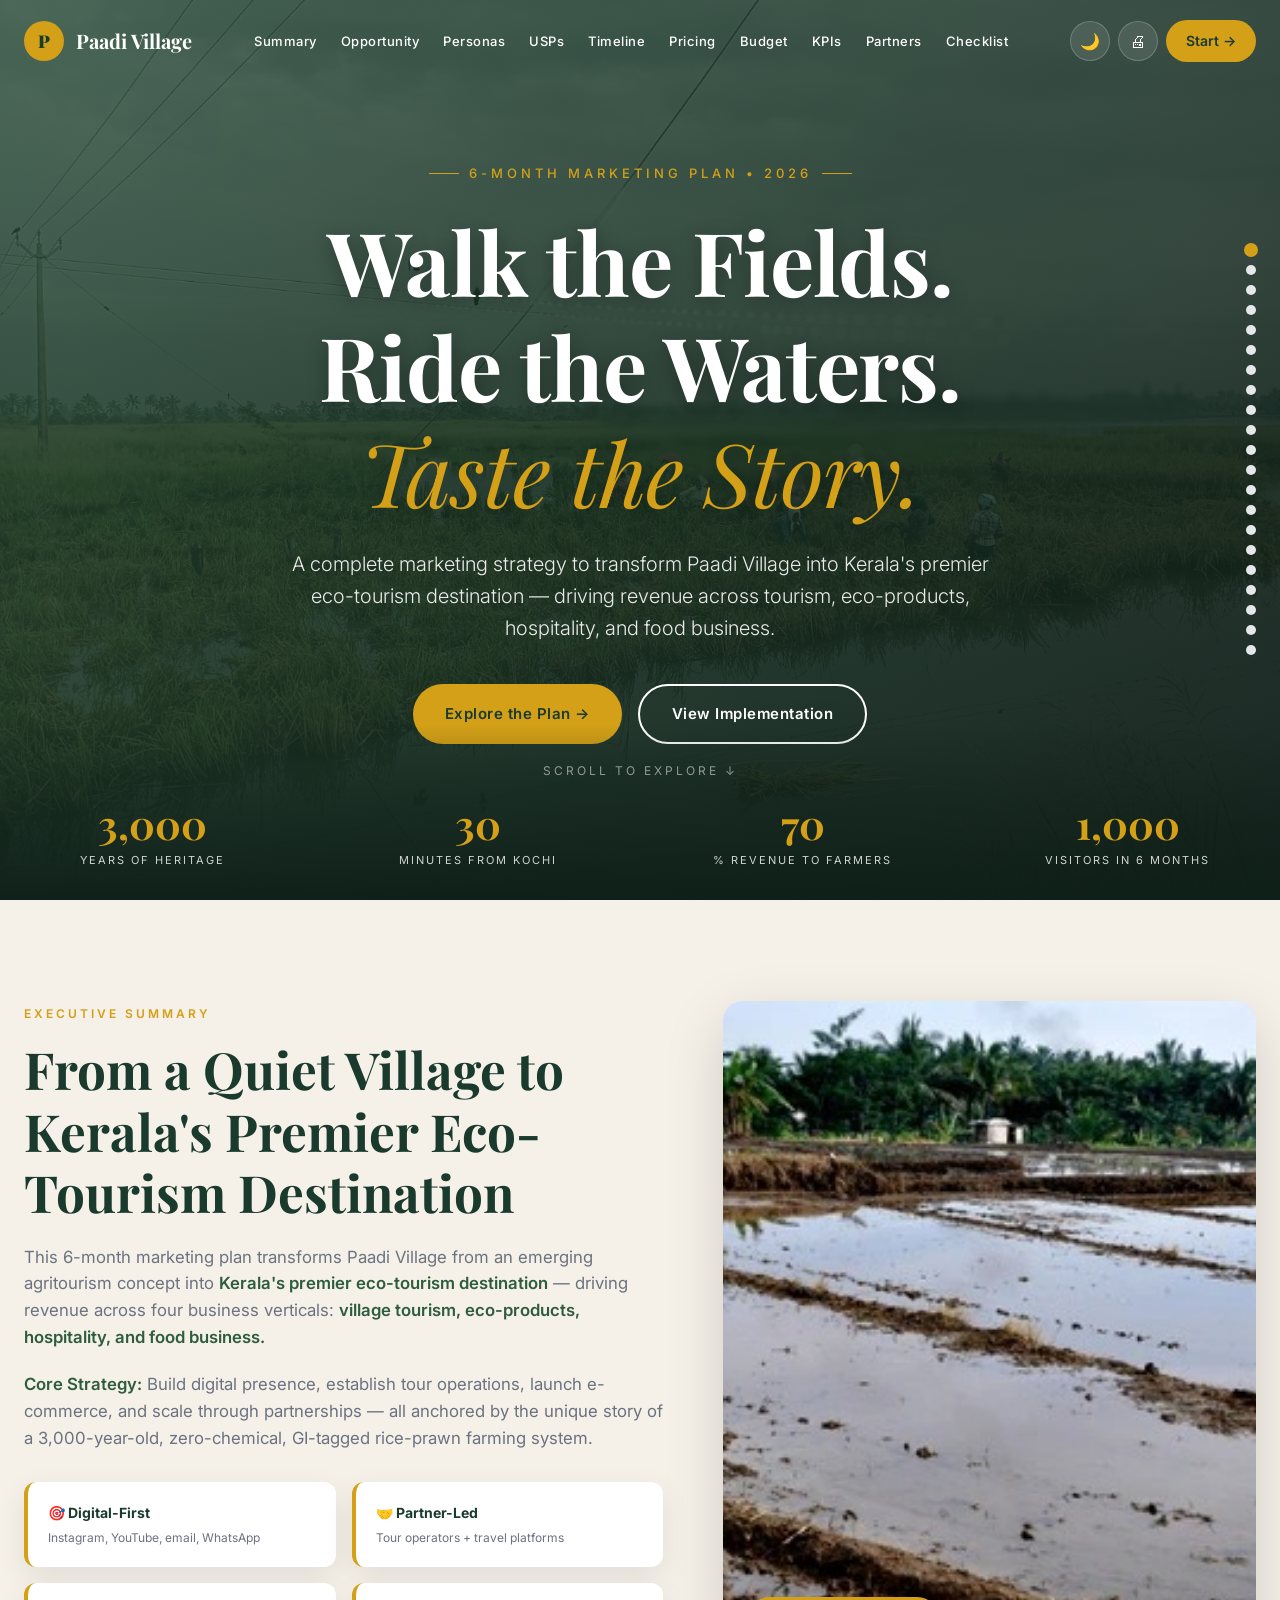
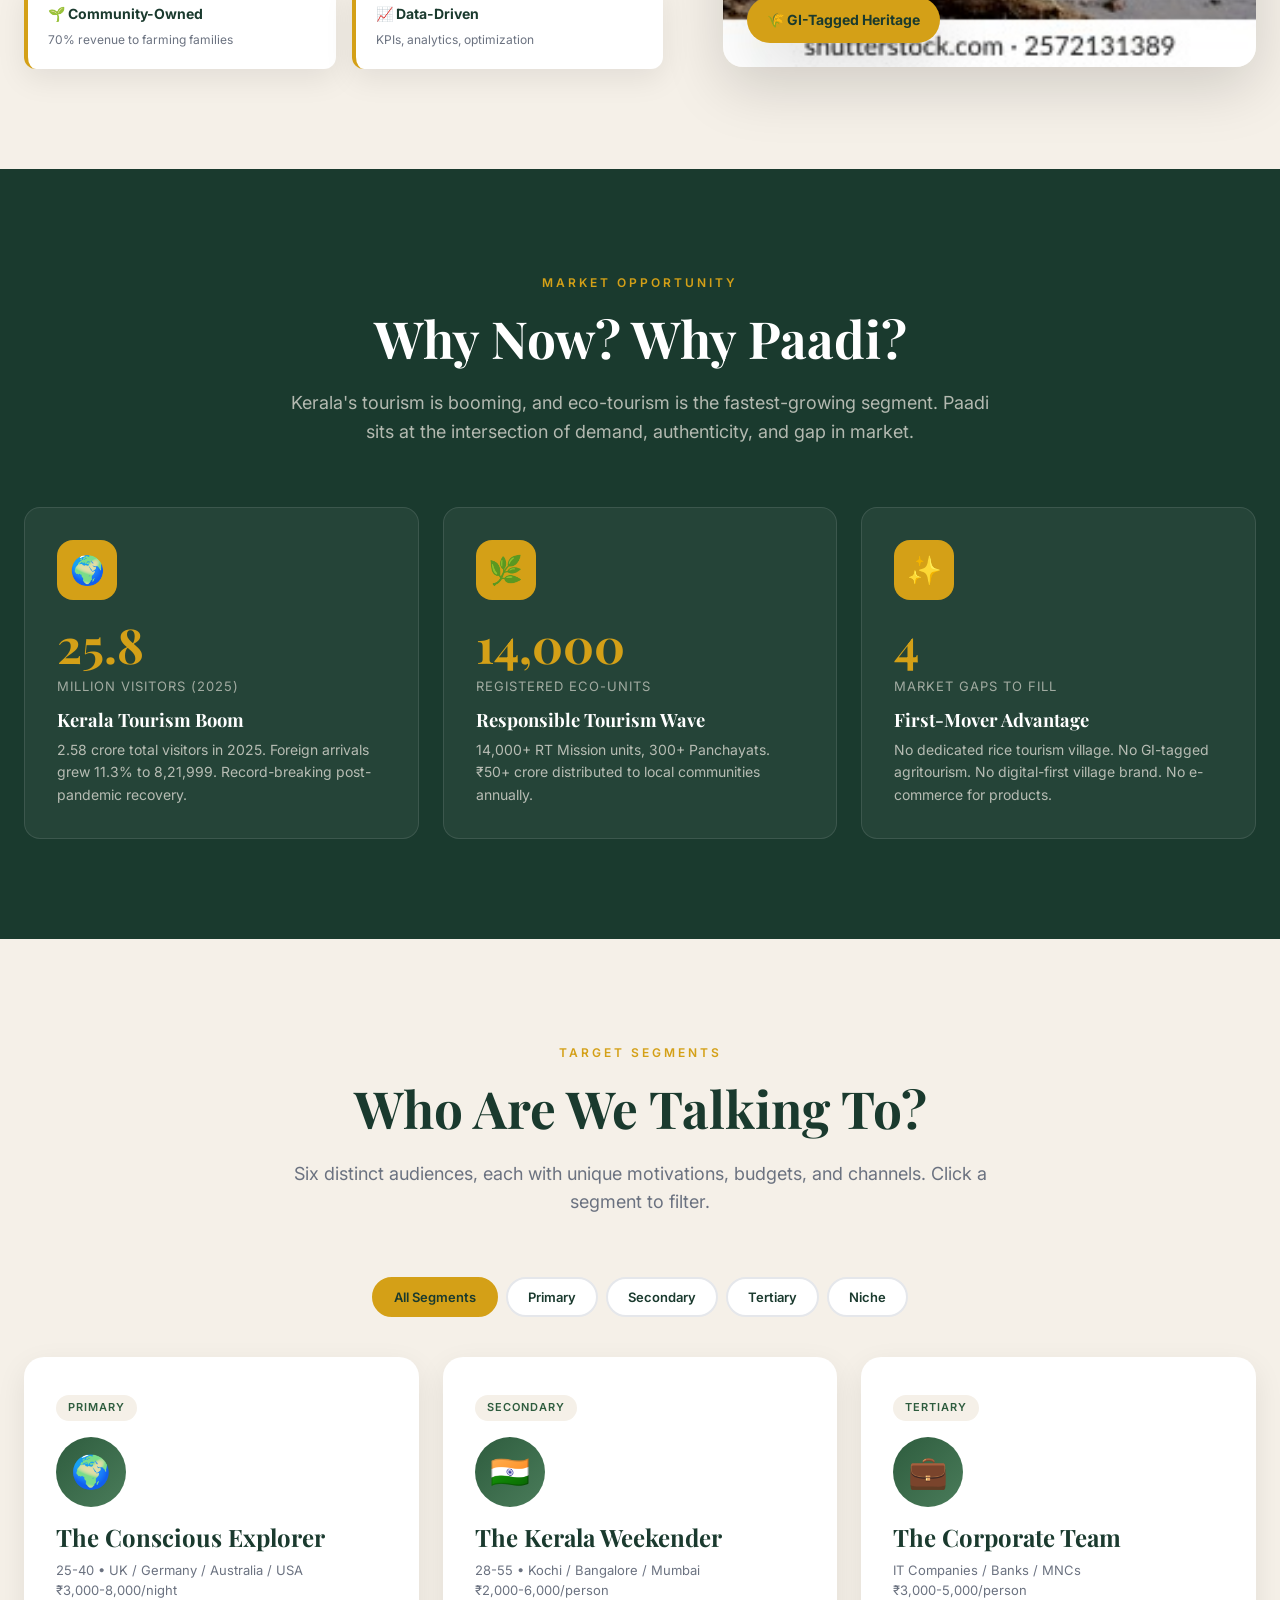
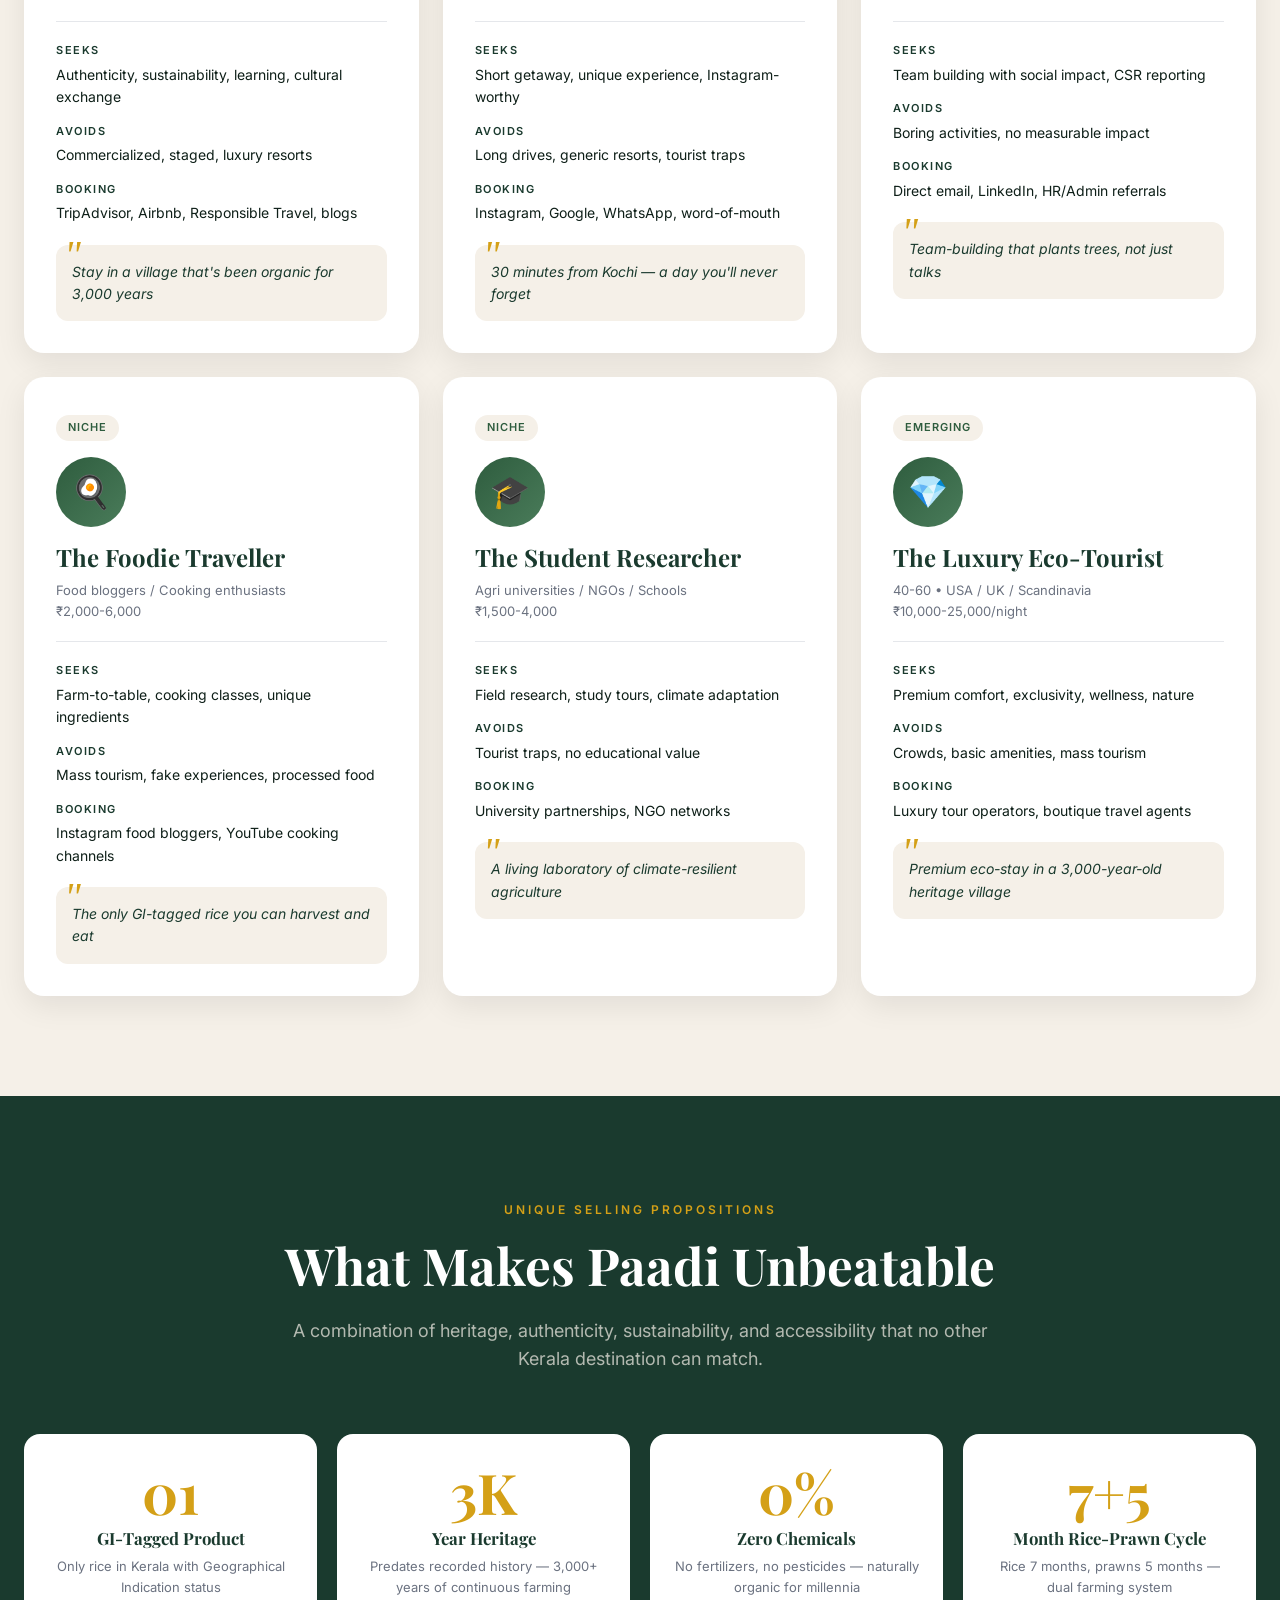
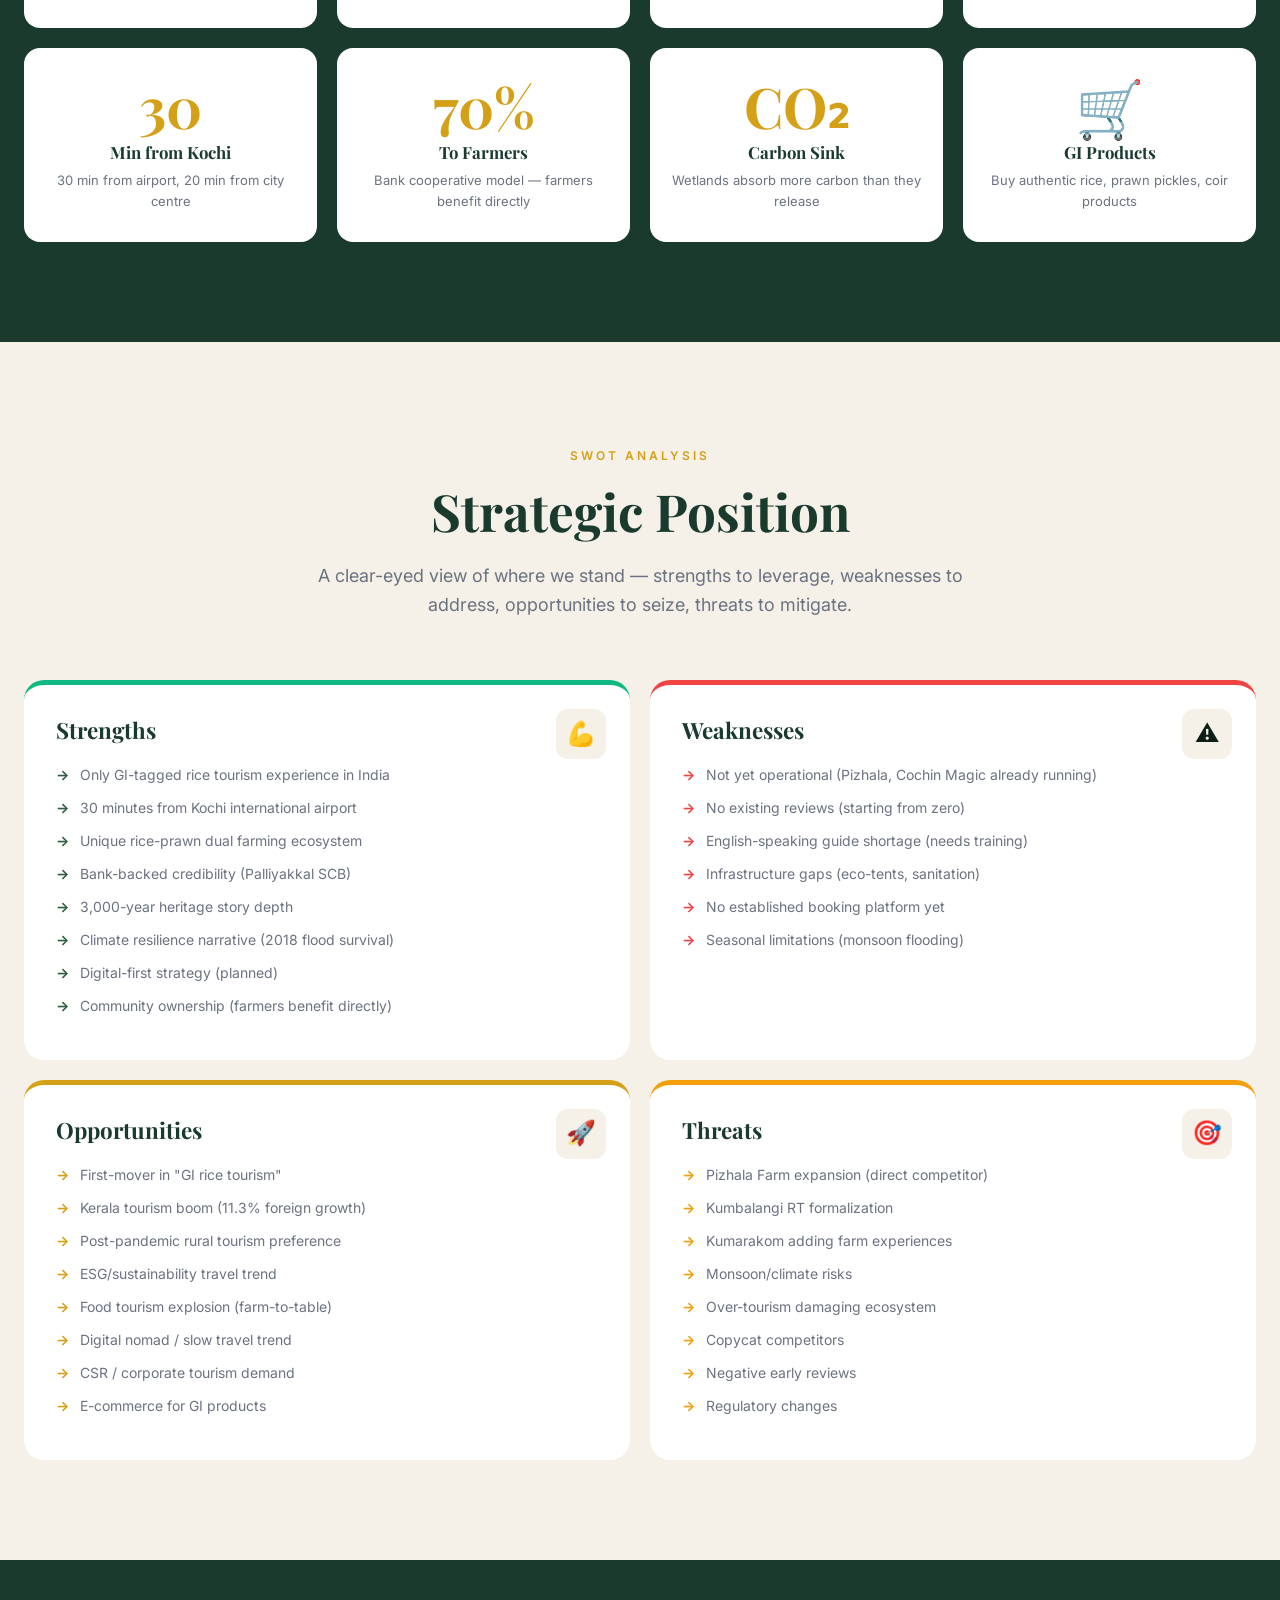
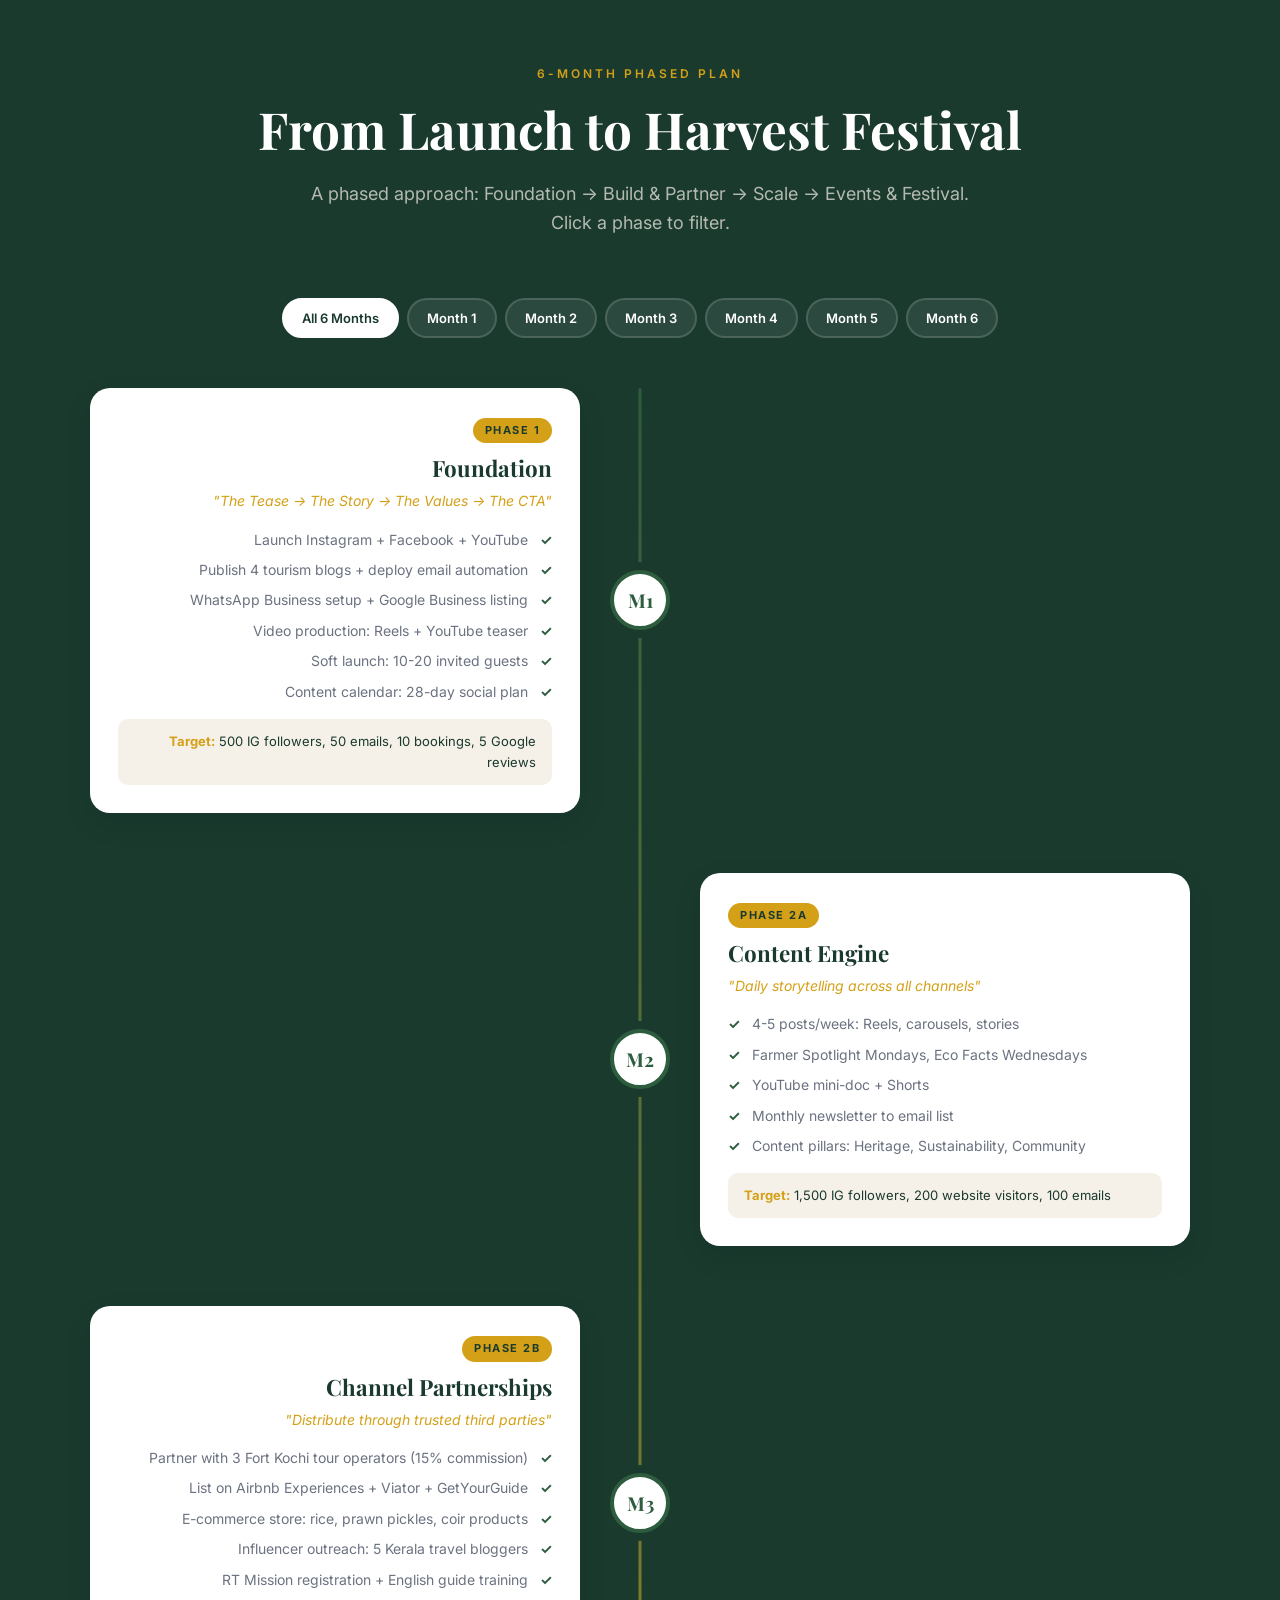
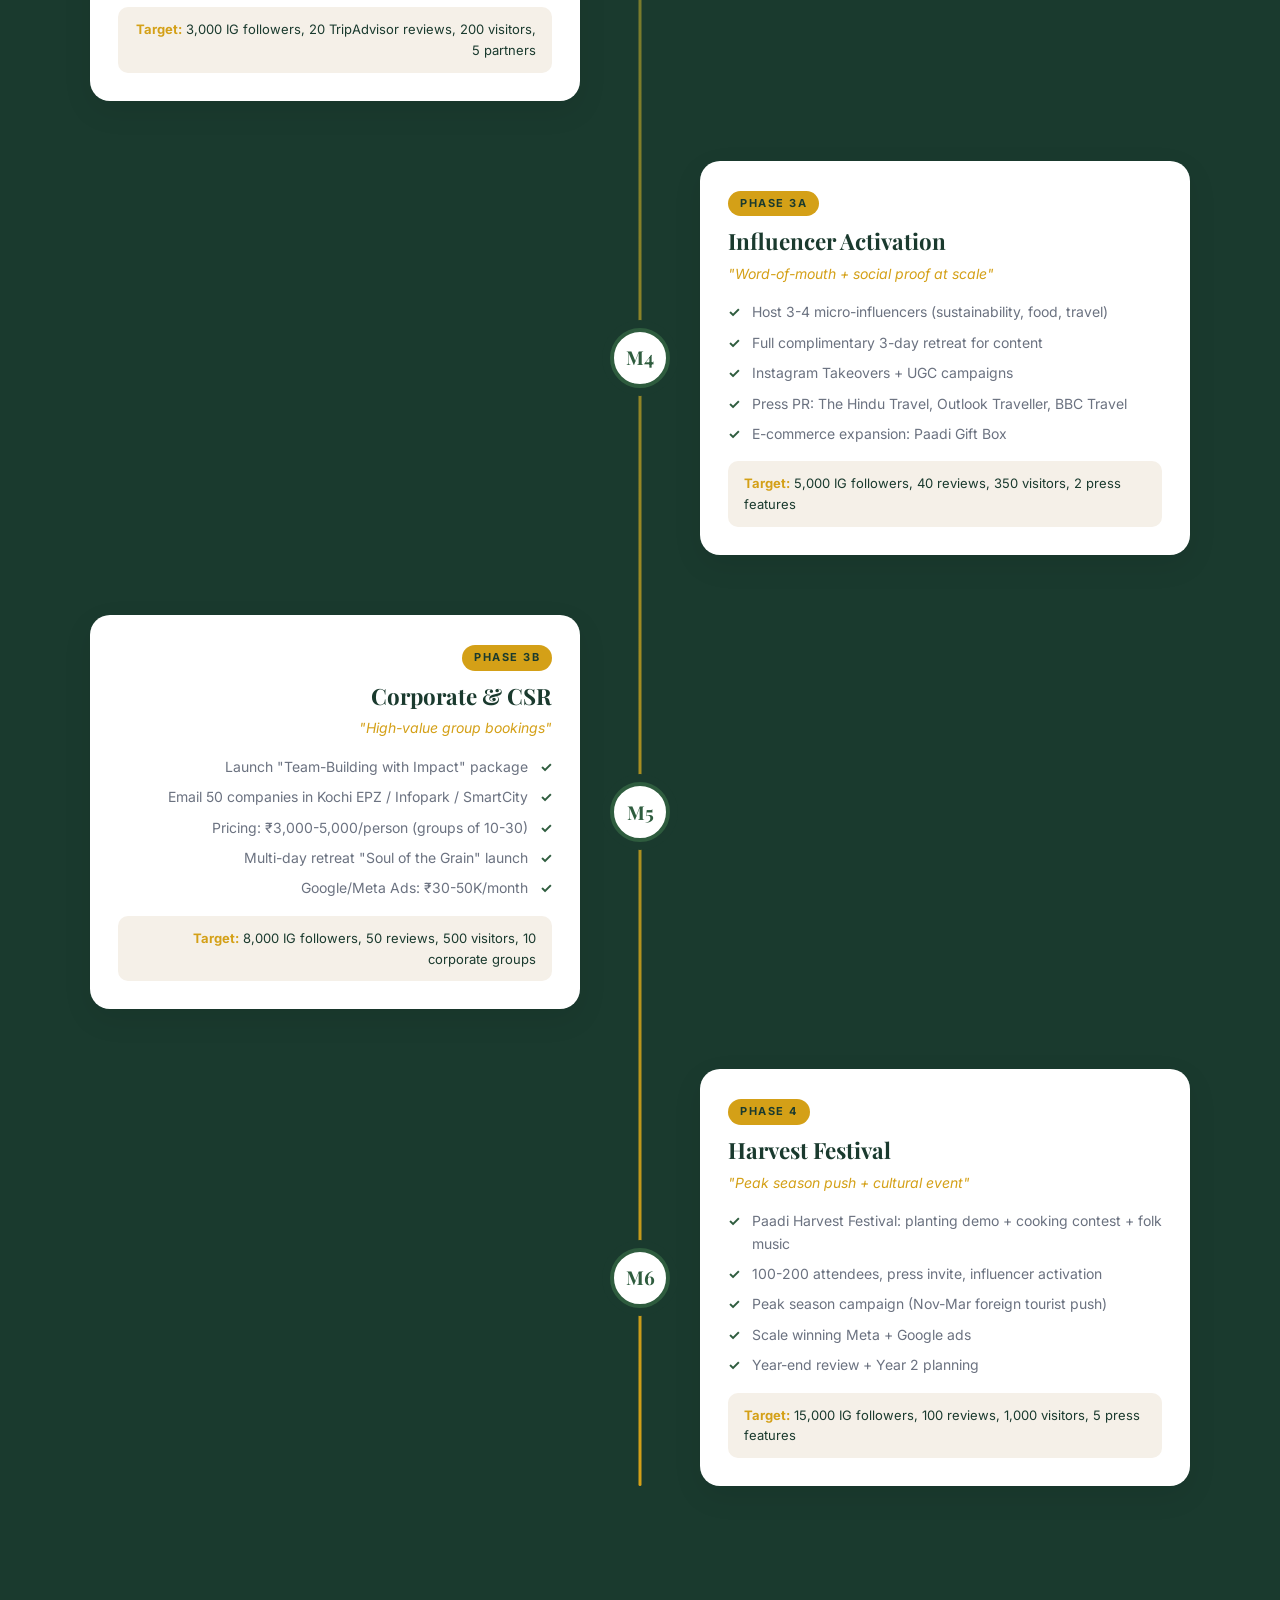
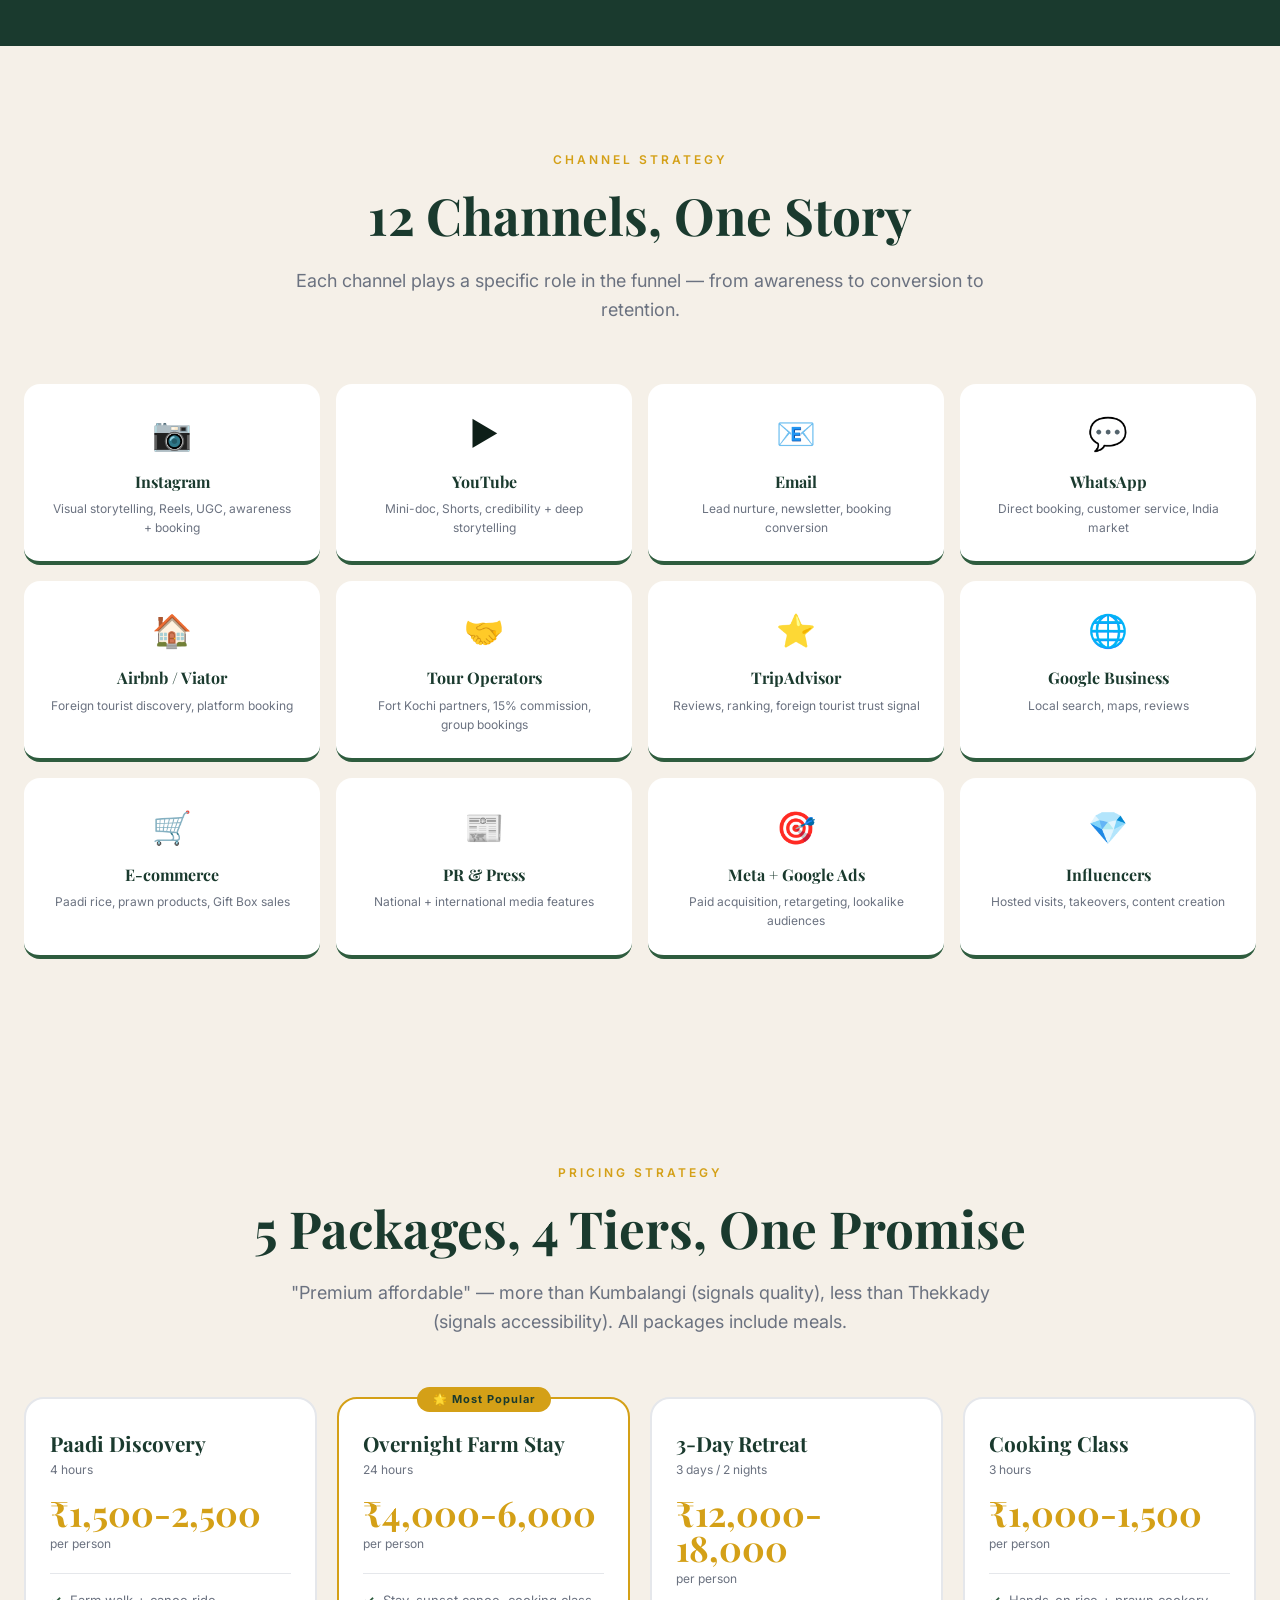
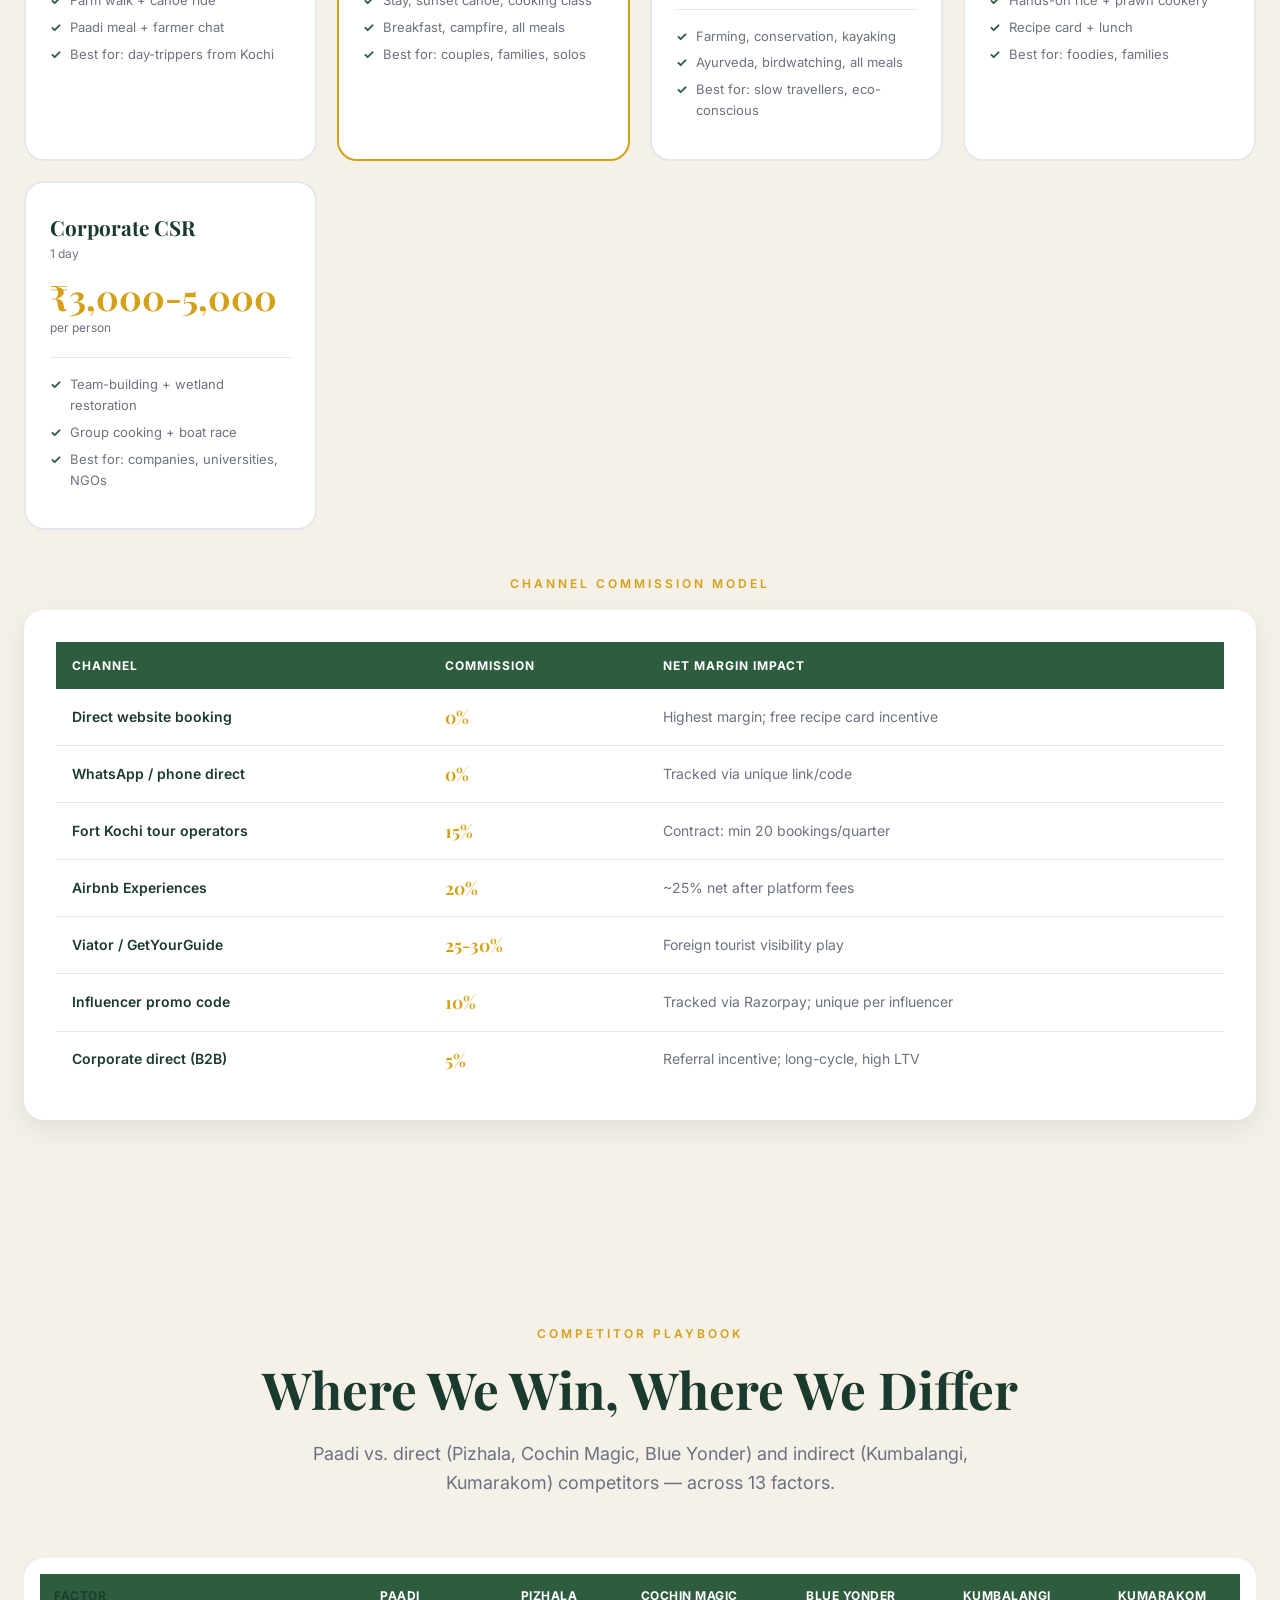
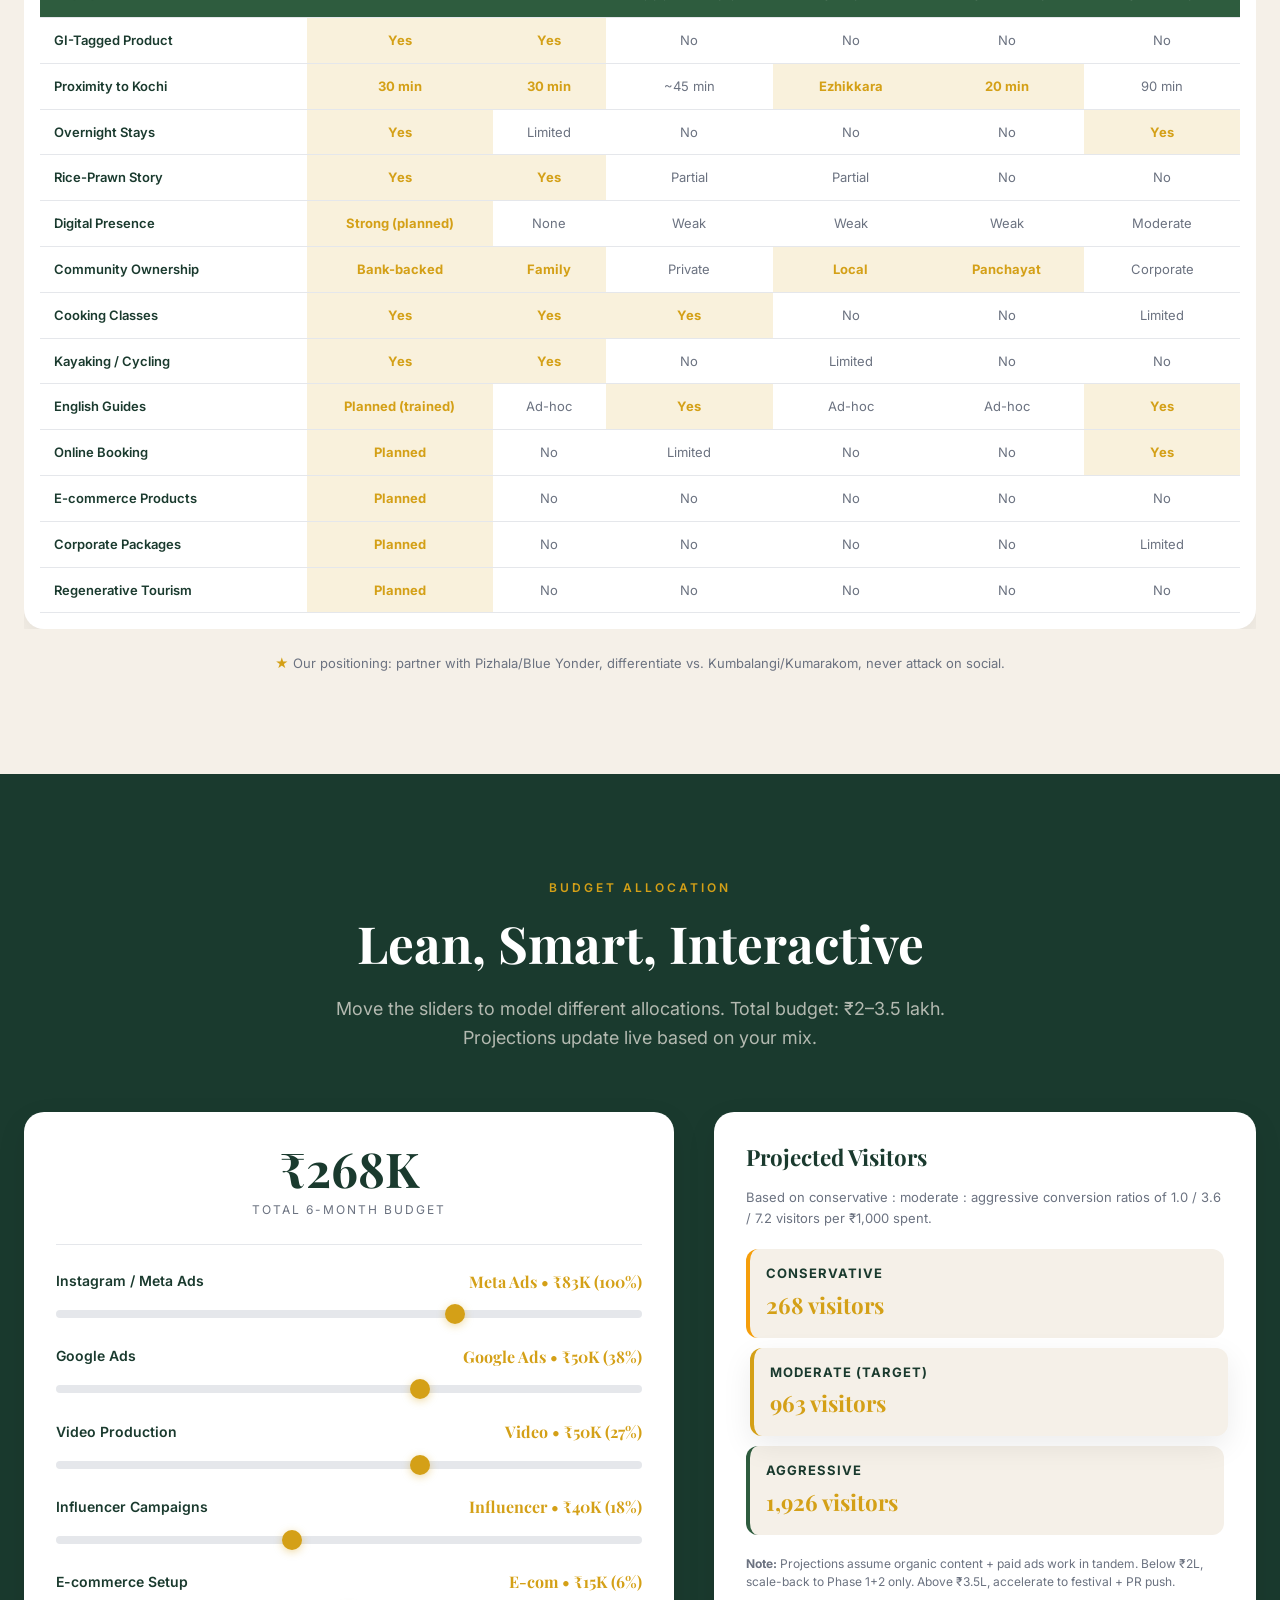
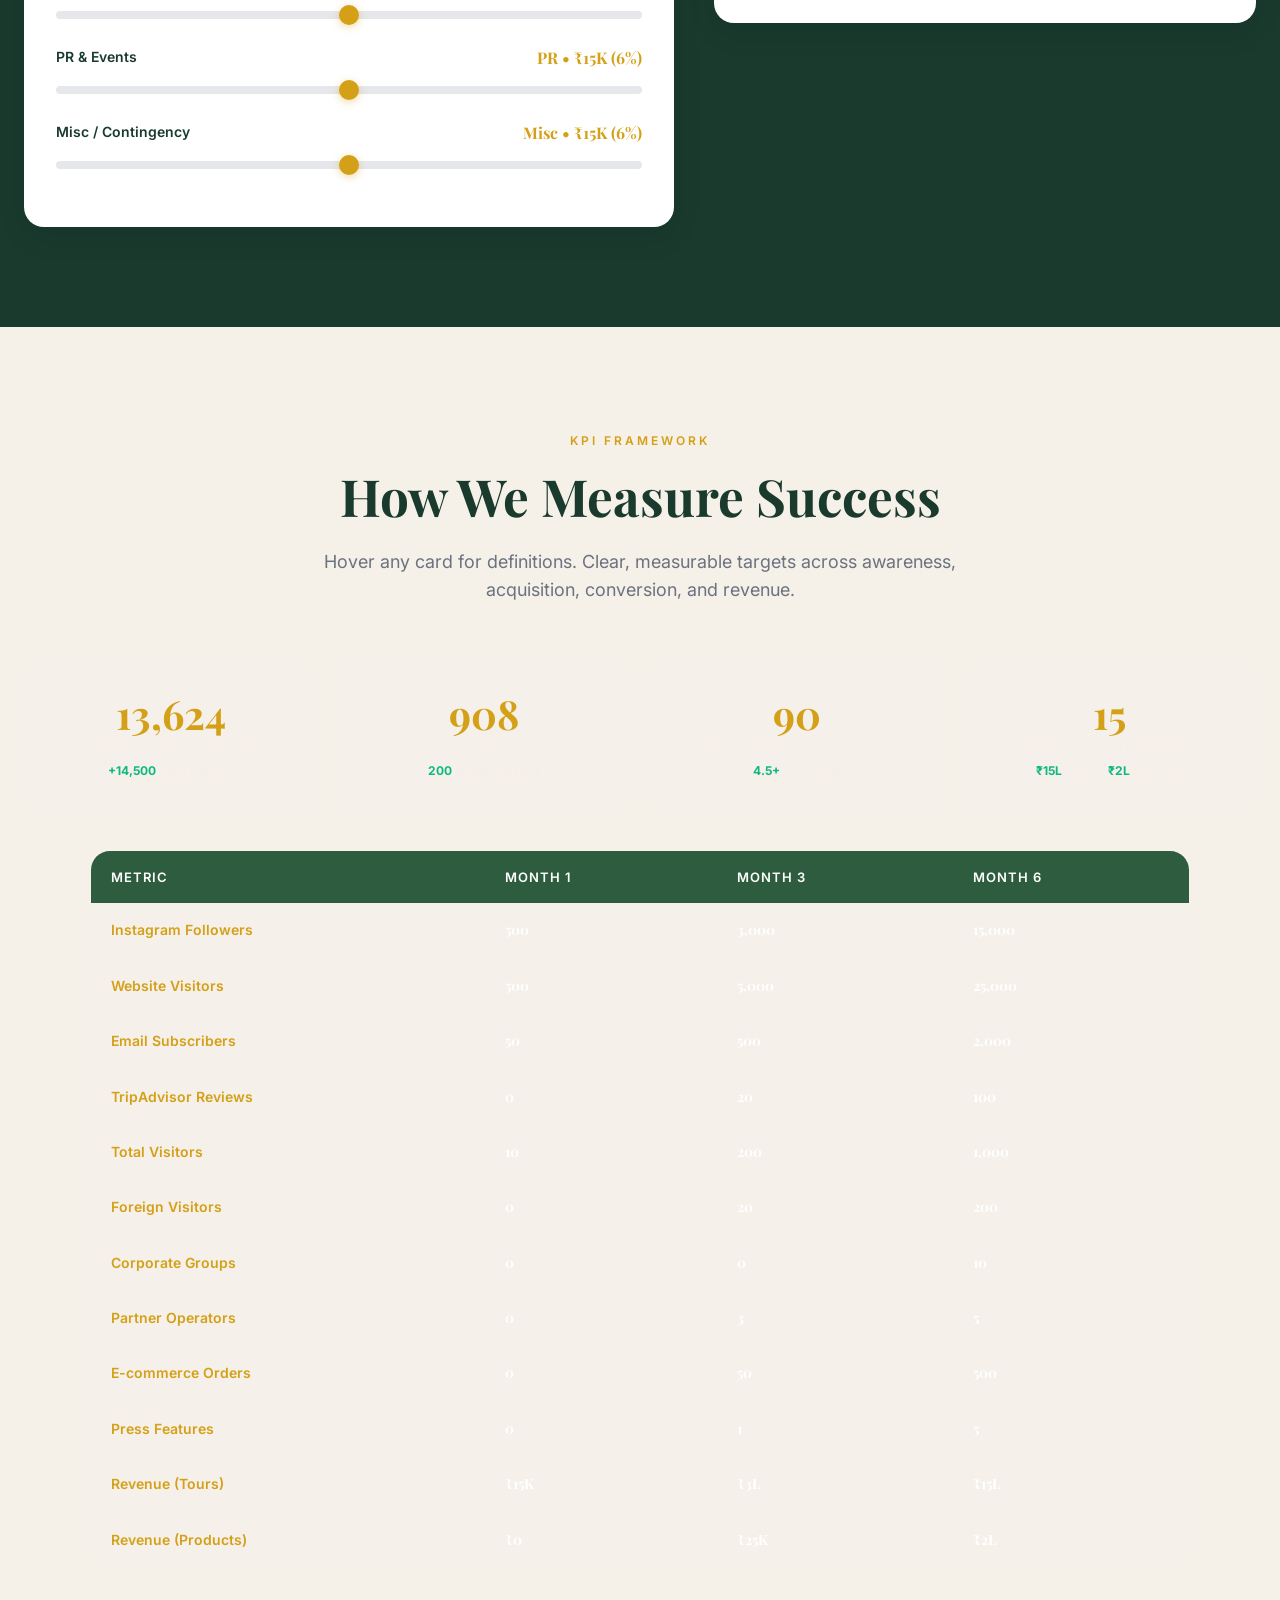
==== commit 4d020ec7: "brand: rename all 'Pokkali' references to 'Paadi' on the website - index.html: 30 occurrences update" ====
--- a/index.html
+++ b/index.html
@@ -3,8 +3,8 @@
 <head>
 <meta charset="UTF-8" />
 <meta name="viewport" content="width=device-width, initial-scale=1.0" />
-<title>Pokkali Village — 6-Month Marketing Plan</title>
-<meta name="description" content="Interactive showcase of Pokkali Village's 6-month marketing plan — Kerala's first GI-tagged rice tourism destination." />
+<title>Paadi Village — 6-Month Marketing Plan</title>
+<meta name="description" content="Interactive showcase of Paadi Village's 6-month marketing plan — Kerala's first GI-tagged rice tourism destination." />
 <link rel="preconnect" href="https://fonts.googleapis.com" />
 <link rel="preconnect" href="https://fonts.gstatic.com" crossorigin />
 <link href="https://fonts.googleapis.com/css2?family=Playfair+Display:wght@400;600;700;900&family=Inter:wght@300;400;500;600;700&display=swap" rel="stylesheet" />
@@ -24,7 +24,7 @@
   <div class="container nav-inner">
     <a href="#top" class="nav-logo">
       <div class="nav-logo-mark">P</div>
-      <span>Pokkali Village</span>
+      <span>Paadi Village</span>
     </a>
     <ul class="nav-links">
       <li><a href="#summary">Summary</a></li>
@@ -52,12 +52,12 @@
      ============================================ -->
 <section class="hero" id="top" data-section-label="Top">
   <div class="hero-bg">
-    <img src="public/images/hero-bg.jpeg" alt="Pokkali Village Backwaters" />
+    <img src="images/hero-bg.jpeg" alt="Paadi Village Backwaters" />
   </div>
   <div class="hero-content">
     <div class="hero-eyebrow">6-Month Marketing Plan • 2026</div>
     <h1>Walk the Fields.<br />Ride the Waters.<br /><em>Taste the Story.</em></h1>
-    <p class="hero-sub">A complete marketing strategy to transform Pokkali Village into Kerala's premier eco-tourism destination — driving revenue across tourism, eco-products, hospitality, and food business.</p>
+    <p class="hero-sub">A complete marketing strategy to transform Paadi Village into Kerala's premier eco-tourism destination — driving revenue across tourism, eco-products, hospitality, and food business.</p>
     <div class="hero-cta-group">
       <a href="#summary" class="btn btn-primary">Explore the Plan →</a>
       <a href="#checklist" class="btn btn-outline">View Implementation</a>
@@ -93,7 +93,7 @@
       <div class="exec-text fade-in-left">
         <span class="eyebrow">Executive Summary</span>
         <h2 class="section-title">From a Quiet Village to Kerala's Premier Eco-Tourism Destination</h2>
-        <p>This 6-month marketing plan transforms Pokkali Village from an emerging agritourism concept into <strong>Kerala's premier eco-tourism destination</strong> — driving revenue across four business verticals: <strong>village tourism, eco-products, hospitality, and food business.</strong></p>
+        <p>This 6-month marketing plan transforms Paadi Village from an emerging agritourism concept into <strong>Kerala's premier eco-tourism destination</strong> — driving revenue across four business verticals: <strong>village tourism, eco-products, hospitality, and food business.</strong></p>
         <p><strong>Core Strategy:</strong> Build digital presence, establish tour operations, launch e-commerce, and scale through partnerships — all anchored by the unique story of a 3,000-year-old, zero-chemical, GI-tagged rice-prawn farming system.</p>
         <div class="exec-pillars">
           <div class="exec-pillar">
@@ -115,7 +115,7 @@
         </div>
       </div>
       <div class="exec-image fade-in-right">
-        <img src="public/images/farmer-portrait.jpeg" alt="Farmer in Pokkali field" />
+        <img src="images/farmer-portrait.jpeg" alt="Farmer in Paadi field" />
         <div class="exec-image-badge">🌾 GI-Tagged Heritage</div>
       </div>
     </div>
@@ -129,8 +129,8 @@
   <div class="container">
     <div class="text-center">
       <span class="eyebrow">Market Opportunity</span>
-      <h2 class="section-title">Why Now? Why Pokkali?</h2>
-      <p class="section-subtitle">Kerala's tourism is booming, and eco-tourism is the fastest-growing segment. Pokkali sits at the intersection of demand, authenticity, and gap in market.</p>
+      <h2 class="section-title">Why Now? Why Paadi?</h2>
+      <p class="section-subtitle">Kerala's tourism is booming, and eco-tourism is the fastest-growing segment. Paadi sits at the intersection of demand, authenticity, and gap in market.</p>
     </div>
     <div class="opp-grid">
       <div class="opp-card fade-in">
@@ -247,7 +247,7 @@
   <div class="container">
     <div class="text-center">
       <span class="eyebrow">Unique Selling Propositions</span>
-      <h2 class="section-title">What Makes Pokkali Unbeatable</h2>
+      <h2 class="section-title">What Makes Paadi Unbeatable</h2>
       <p class="section-subtitle">A combination of heritage, authenticity, sustainability, and accessibility that no other Kerala destination can match.</p>
     </div>
     <div class="usp-grid">
@@ -418,7 +418,7 @@
             <li>Full complimentary 3-day retreat for content</li>
             <li>Instagram Takeovers + UGC campaigns</li>
             <li>Press PR: The Hindu Travel, Outlook Traveller, BBC Travel</li>
-            <li>E-commerce expansion: Pokkali Gift Box</li>
+            <li>E-commerce expansion: Paadi Gift Box</li>
           </ul>
           <div class="timeline-target"><strong>Target:</strong> 5,000 IG followers, 40 reviews, 350 visitors, 2 press features</div>
         </div>
@@ -448,7 +448,7 @@
           <h3>Harvest Festival</h3>
           <div class="timeline-theme">"Peak season push + cultural event"</div>
           <ul class="timeline-activities">
-            <li>Pokkali Harvest Festival: planting demo + cooking contest + folk music</li>
+            <li>Paadi Harvest Festival: planting demo + cooking contest + folk music</li>
             <li>100-200 attendees, press invite, influencer activation</li>
             <li>Peak season campaign (Nov-Mar foreign tourist push)</li>
             <li>Scale winning Meta + Google ads</li>
@@ -480,7 +480,7 @@
       <div class="channel fade-in"><div class="channel-icon">🤝</div><h4>Tour Operators</h4><p>Fort Kochi partners, 15% commission, group bookings</p></div>
       <div class="channel fade-in"><div class="channel-icon">⭐</div><h4>TripAdvisor</h4><p>Reviews, ranking, foreign tourist trust signal</p></div>
       <div class="channel fade-in"><div class="channel-icon">🌐</div><h4>Google Business</h4><p>Local search, maps, reviews</p></div>
-      <div class="channel fade-in"><div class="channel-icon">🛒</div><h4>E-commerce</h4><p>Pokkali rice, prawn products, Gift Box sales</p></div>
+      <div class="channel fade-in"><div class="channel-icon">🛒</div><h4>E-commerce</h4><p>Paadi rice, prawn products, Gift Box sales</p></div>
       <div class="channel fade-in"><div class="channel-icon">📰</div><h4>PR &amp; Press</h4><p>National + international media features</p></div>
       <div class="channel fade-in"><div class="channel-icon">🎯</div><h4>Meta + Google Ads</h4><p>Paid acquisition, retargeting, lookalike audiences</p></div>
       <div class="channel fade-in"><div class="channel-icon">💎</div><h4>Influencers</h4><p>Hosted visits, takeovers, content creation</p></div>
@@ -500,13 +500,13 @@
     </div>
     <div class="pricing-grid">
       <div class="pricing-card fade-in">
-        <h4>Pokkali Discovery</h4>
+        <h4>Paadi Discovery</h4>
         <div class="duration">4 hours</div>
         <div class="price">₹1,500-2,500</div>
         <div class="price-period">per person</div>
         <ul class="includes">
           <li>Farm walk + canoe ride</li>
-          <li>Pokkali meal + farmer chat</li>
+          <li>Paadi meal + farmer chat</li>
           <li>Best for: day-trippers from Kochi</li>
         </ul>
       </div>
@@ -586,7 +586,7 @@
     <div class="text-center">
       <span class="eyebrow">Competitor Playbook</span>
       <h2 class="section-title">Where We Win, Where We Differ</h2>
-      <p class="section-subtitle">Pokkali vs. direct (Pizhala, Cochin Magic, Blue Yonder) and indirect (Kumbalangi, Kumarakom) competitors — across 13 factors.</p>
+      <p class="section-subtitle">Paadi vs. direct (Pizhala, Cochin Magic, Blue Yonder) and indirect (Kumbalangi, Kumarakom) competitors — across 13 factors.</p>
     </div>
     <div class="matrix-wrap">
       <div class="matrix-table fade-in">
@@ -594,7 +594,7 @@
           <thead>
             <tr>
               <th>Factor</th>
-              <th>Pokkali</th>
+              <th>Paadi</th>
               <th>Pizhala</th>
               <th>Cochin Magic</th>
               <th>Blue Yonder</th>
@@ -781,7 +781,7 @@
     <div class="text-center">
       <span class="eyebrow">Weekly Content Calendar</span>
       <h2 class="section-title">A Story Every Day</h2>
-      <p class="section-subtitle">7 content pillars, rotating weekly. Each day has a specific theme to maintain consistency while showcasing different angles of Pokkali.</p>
+      <p class="section-subtitle">7 content pillars, rotating weekly. Each day has a specific theme to maintain consistency while showcasing different angles of Paadi.</p>
     </div>
     <div class="calendar-grid">
       <div class="calendar-day fade-in"><div class="calendar-day-name">Monday</div><div class="calendar-day-theme">Farmer Spotlight</div><div class="calendar-day-type">Portrait + Story Carousel</div></div>
@@ -876,18 +876,18 @@
     <div class="text-center">
       <span class="eyebrow">E-commerce Roadmap</span>
       <h2 class="section-title">7 SKUs, 6 Months, ₹2 Lakh</h2>
-      <p class="section-subtitle">Rice, prawn pickle, coir — and the Pokkali Gift Box as the flagship bundle. E-complements tour revenue with year-round shippable product sales.</p>
+      <p class="section-subtitle">Rice, prawn pickle, coir — and the Paadi Gift Box as the flagship bundle. E-complements tour revenue with year-round shippable product sales.</p>
     </div>
     <div class="ecom-grid">
       <div class="ecom-card fade-in">
         <div class="ecom-card-icon">🌾</div>
-        <h4>Pokkali Rice (1kg)</h4>
+        <h4>Paadi Rice (1kg)</h4>
         <div class="price">₹450</div>
         <div class="margin">Margin: 35%</div>
       </div>
       <div class="ecom-card fade-in">
         <div class="ecom-card-icon">🌾</div>
-        <h4>Pokkali Rice (5kg)</h4>
+        <h4>Paadi Rice (5kg)</h4>
         <div class="price">₹2,100</div>
         <div class="margin">Margin: 38%</div>
       </div>
@@ -911,7 +911,7 @@
       </div>
       <div class="ecom-card fade-in">
         <div class="ecom-card-icon">🎁</div>
-        <h4>Pokkali Gift Box</h4>
+        <h4>Paadi Gift Box</h4>
         <div class="price">₹1,200</div>
         <div class="margin">Margin: 40% (flagship)</div>
       </div>
@@ -956,7 +956,7 @@
         <div class="risk-icon success">B</div>
         <div class="risk-text">
           <h4>Phase B — Founding Pioneer Window (Week 11-14)</h4>
-          <p><strong>50 slots, 20% lifetime discount</strong> + "Pokkali Pioneer" badge + signed postcard. Trade: honest public review + 1 Reel/Story with #PokkaliPioneer + photo permission. Email list + IG + Fort Kochi concierges.</p>
+          <p><strong>50 slots, 20% lifetime discount</strong> + "Paadi Pioneer" badge + signed postcard. Trade: honest public review + 1 Reel/Story with #PaadiPioneer + photo permission. Email list + IG + Fort Kochi concierges.</p>
         </div>
       </div>
       <div class="risk-card fade-in">
@@ -1225,7 +1225,7 @@
         <label class="checklist-item"><input type="checkbox" data-id="m4-2" /><div class="checklist-box"></div><div class="checklist-label">10 hotel concierge partnerships active</div></label>
         <label class="checklist-item"><input type="checkbox" data-id="m4-3" /><div class="checklist-box"></div><div class="checklist-label">First corporate CSR group (1 company, 20+ people)</div></label>
         <label class="checklist-item"><input type="checkbox" data-id="m4-4" /><div class="checklist-box"></div><div class="checklist-label">Influencer campaign #1: 2 micro-influencers (10-50K)</div></label>
-        <label class="checklist-item"><input type="checkbox" data-id="m4-5" /><div class="checklist-box"></div><div class="checklist-label">Pokkali Gift Box launched</div></label>
+        <label class="checklist-item"><input type="checkbox" data-id="m4-5" /><div class="checklist-box"></div><div class="checklist-label">Paadi Gift Box launched</div></label>
         <label class="checklist-item"><input type="checkbox" data-id="m4-6" /><div class="checklist-box"></div><div class="checklist-label">First ₹50,000 e-com revenue</div></label>
         <label class="checklist-item"><input type="checkbox" data-id="m4-7" /><div class="checklist-box"></div><div class="checklist-label">1 Tier A outlet pitched</div></label>
       </div>
@@ -1247,7 +1247,7 @@
           <div class="checklist-month-title">Month 6</div>
           <div class="checklist-progress">0/0</div>
         </div>
-        <label class="checklist-item"><input type="checkbox" data-id="m6-1" /><div class="checklist-box"></div><div class="checklist-label">Pokkali Harvest Festival (public, 500+ attendees)</div></label>
+        <label class="checklist-item"><input type="checkbox" data-id="m6-1" /><div class="checklist-box"></div><div class="checklist-label">Paadi Harvest Festival (public, 500+ attendees)</div></label>
         <label class="checklist-item"><input type="checkbox" data-id="m6-2" /><div class="checklist-box"></div><div class="checklist-label">Festival press push (3+ Tier A pitches)</div></label>
         <label class="checklist-item"><input type="checkbox" data-id="m6-3" /><div class="checklist-box"></div><div class="checklist-label">Year-end review + Year 2 plan</div></label>
         <label class="checklist-item"><input type="checkbox" data-id="m6-4" /><div class="checklist-box"></div><div class="checklist-label">15,000 IG followers</div></label>
@@ -1286,7 +1286,7 @@
   <div class="container">
     <div class="footer-grid">
       <div>
-        <div class="footer-brand">Pokkali Village</div>
+        <div class="footer-brand">Paadi Village</div>
         <div class="footer-tag">Walk the Fields. Ride the Waters. Taste the Story.</div>
         <p class="footer-desc">India's first GI-tagged rice tourism destination. A 3,000-year-old farming heritage in Kerala's backwaters. An initiative of Palliyakkal Service Cooperative Bank.</p>
       </div>
@@ -1294,7 +1294,7 @@
         <h4>Discover</h4>
         <ul>
           <li><a href="#summary">About</a></li>
-          <li><a href="#usps">Why Pokkali</a></li>
+          <li><a href="#usps">Why Paadi</a></li>
           <li><a href="#personas">For Visitors</a></li>
           <li><a href="#timeline">Plan a Visit</a></li>
         </ul>
@@ -1311,15 +1311,15 @@
       <div class="footer-col">
         <h4>Contact</h4>
         <ul>
-          <li><a href="#">hello@pokkalivillage.in</a></li>
+          <li><a href="#">hello@paadivillage.in</a></li>
           <li><a href="#">+91 [WhatsApp]</a></li>
-          <li><a href="#">@PokkaliVillage</a></li>
+          <li><a href="#">@PaadiVillage</a></li>
           <li><a href="#">Ezhikkara, Ernakulam, Kerala</a></li>
         </ul>
       </div>
     </div>
     <div class="footer-bottom">
-      <div>© 2026 Pokkali Village. An initiative of Palliyakkal Service Cooperative Bank.</div>
+      <div>© 2026 Paadi Village. An initiative of Palliyakkal Service Cooperative Bank.</div>
       <div>Marketing Plan v2.0 • June 2026</div>
     </div>
   </div>
--- a/styles.css
+++ b/styles.css
@@ -1,7 +1,7 @@
 /* ============================================
-   POKKALI VILLAGE — INTERACTIVE MARKETING PLAN
+   PAADI VILLAGE — INTERACTIVE MARKETING PLAN
    v2.0 — June 2026
-   Brand: Pokkali Green #2E5C3E, Prawn Gold #D4A017
+   Brand: Paadi Green #2E5C3E, Prawn Gold #D4A017
    ============================================ */
 
 :root {
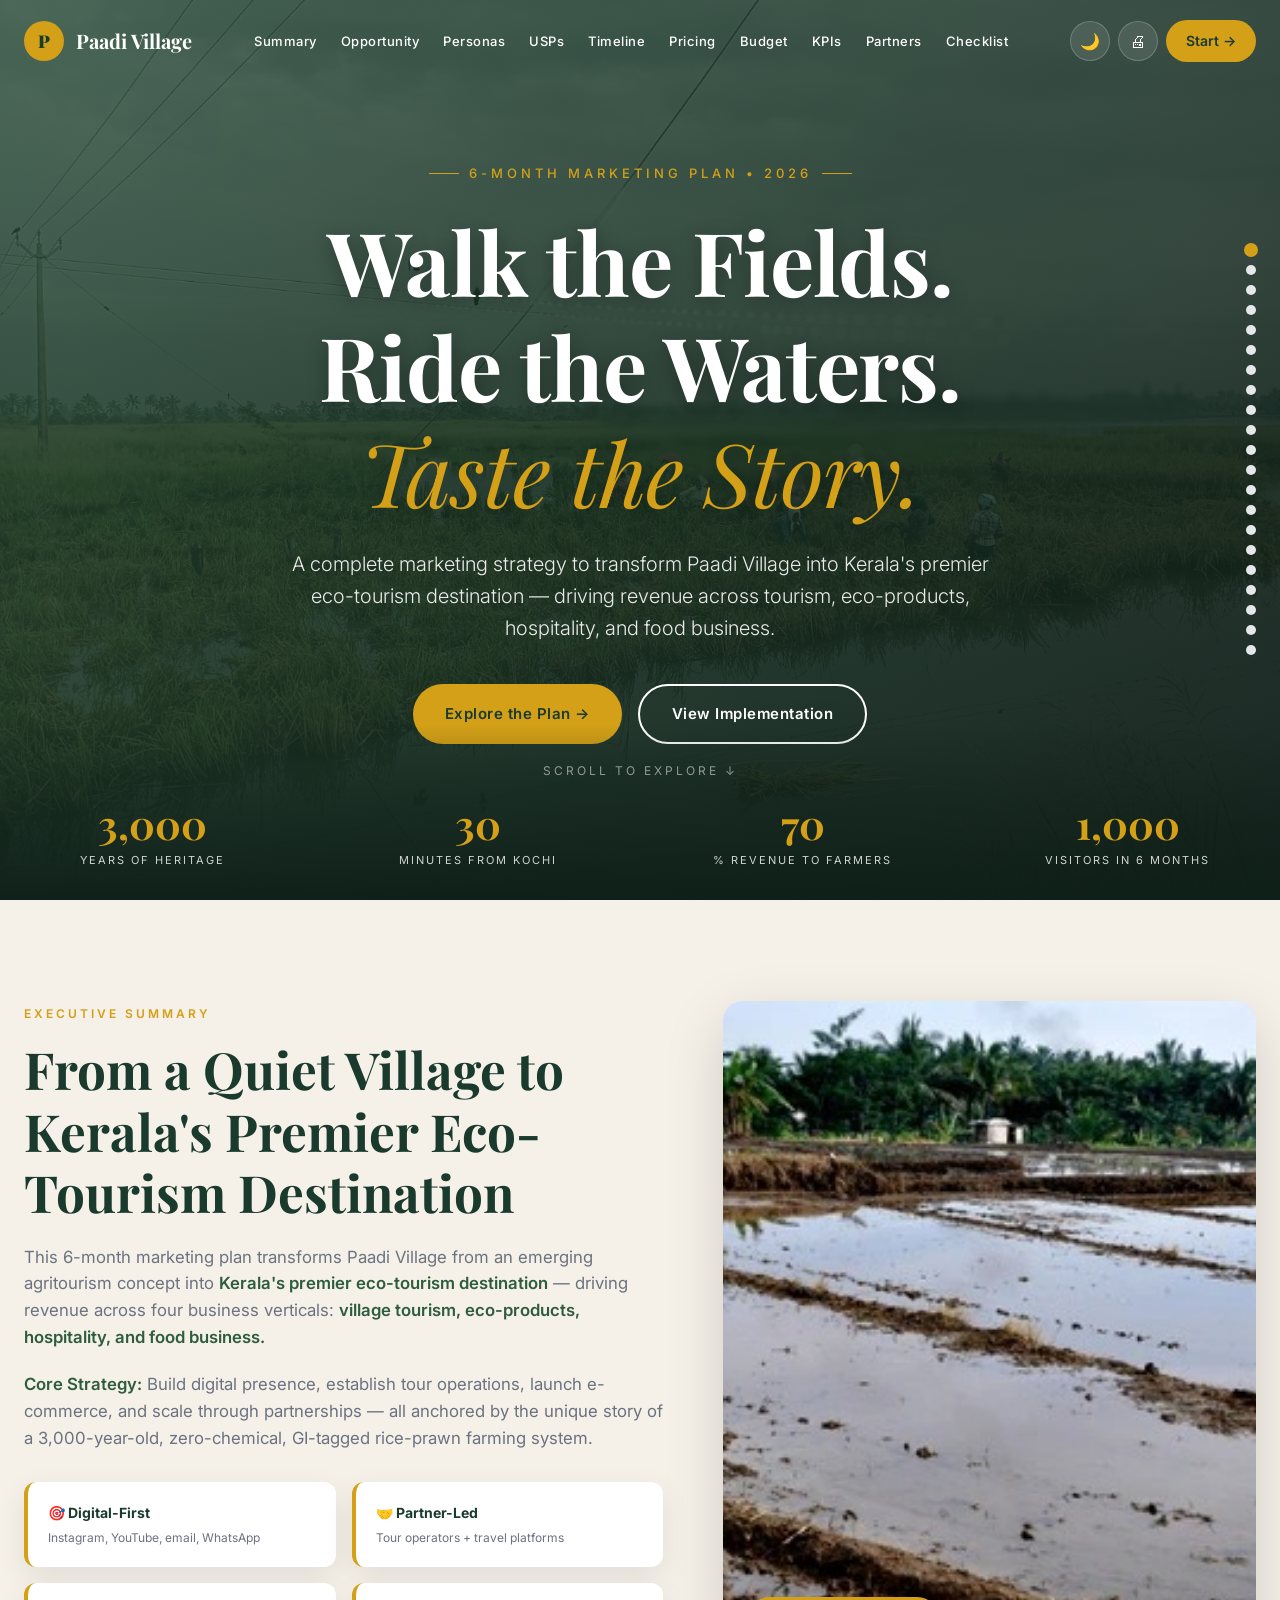
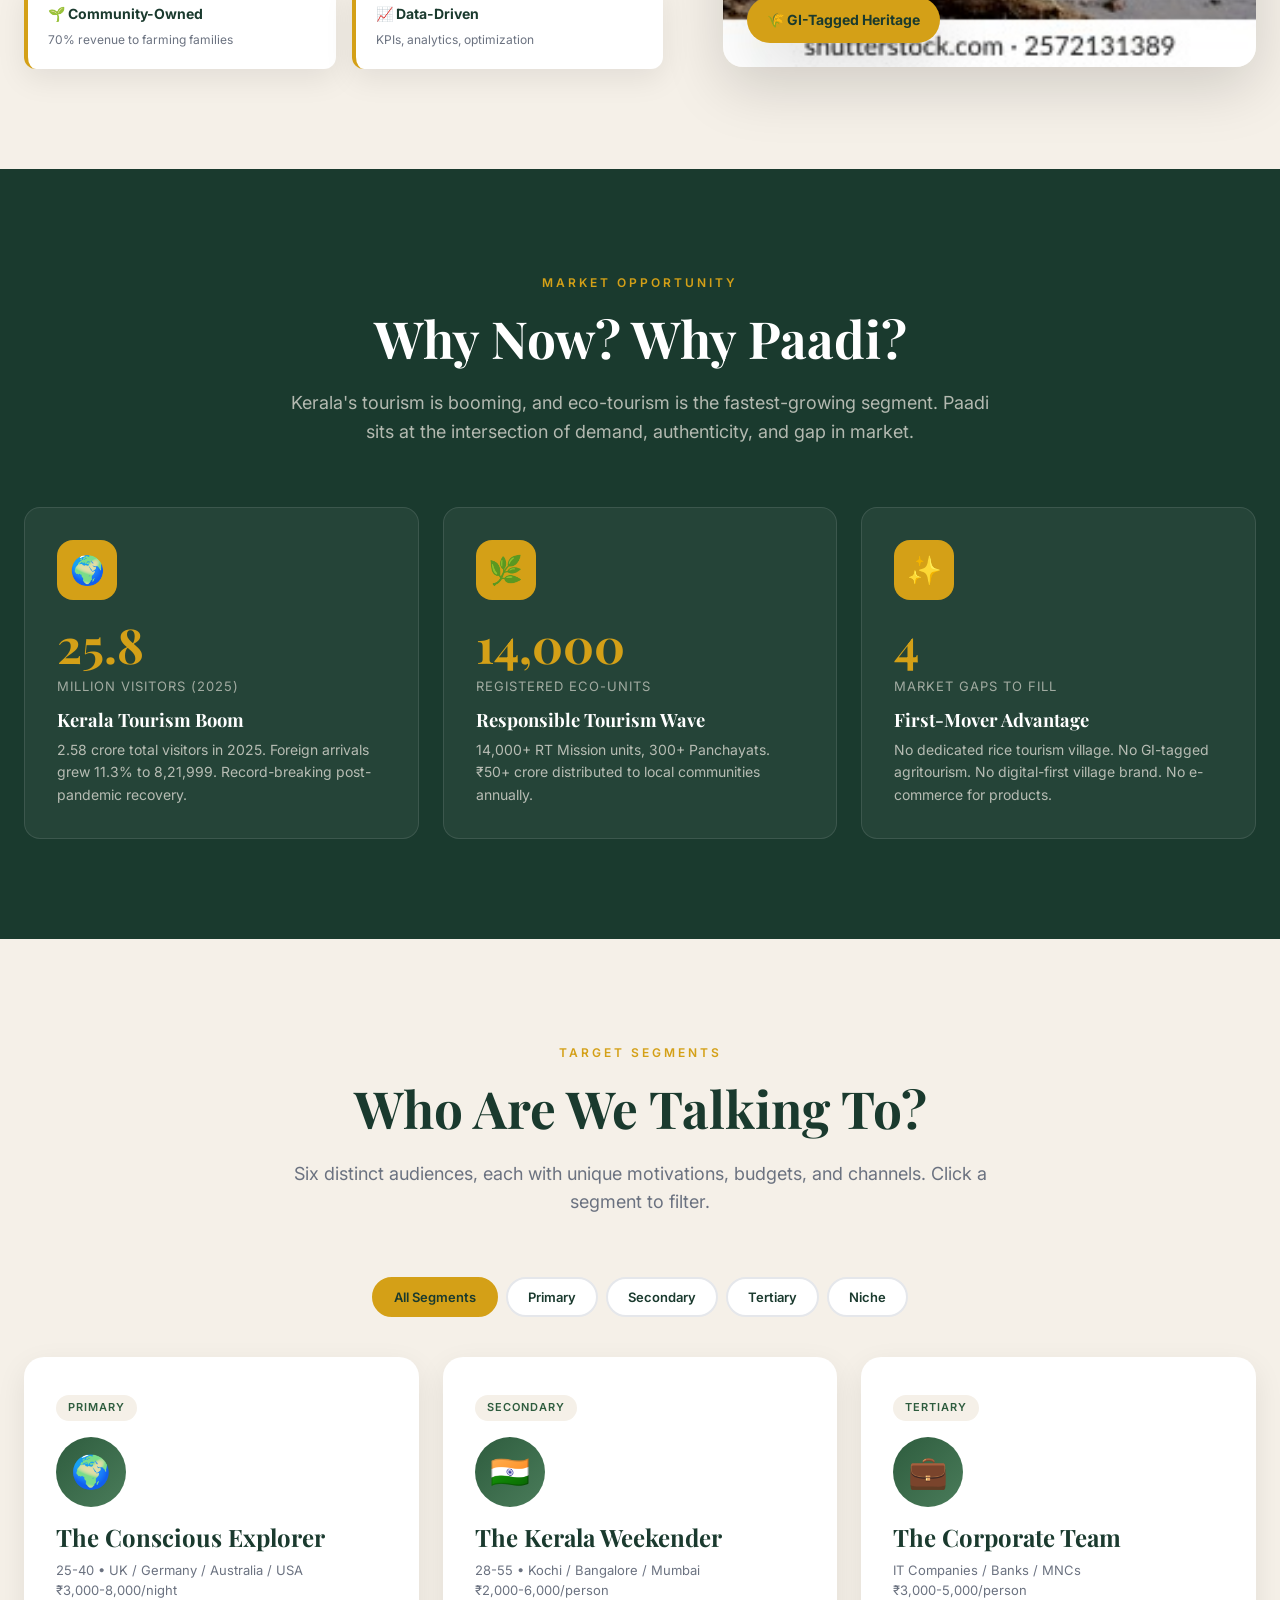
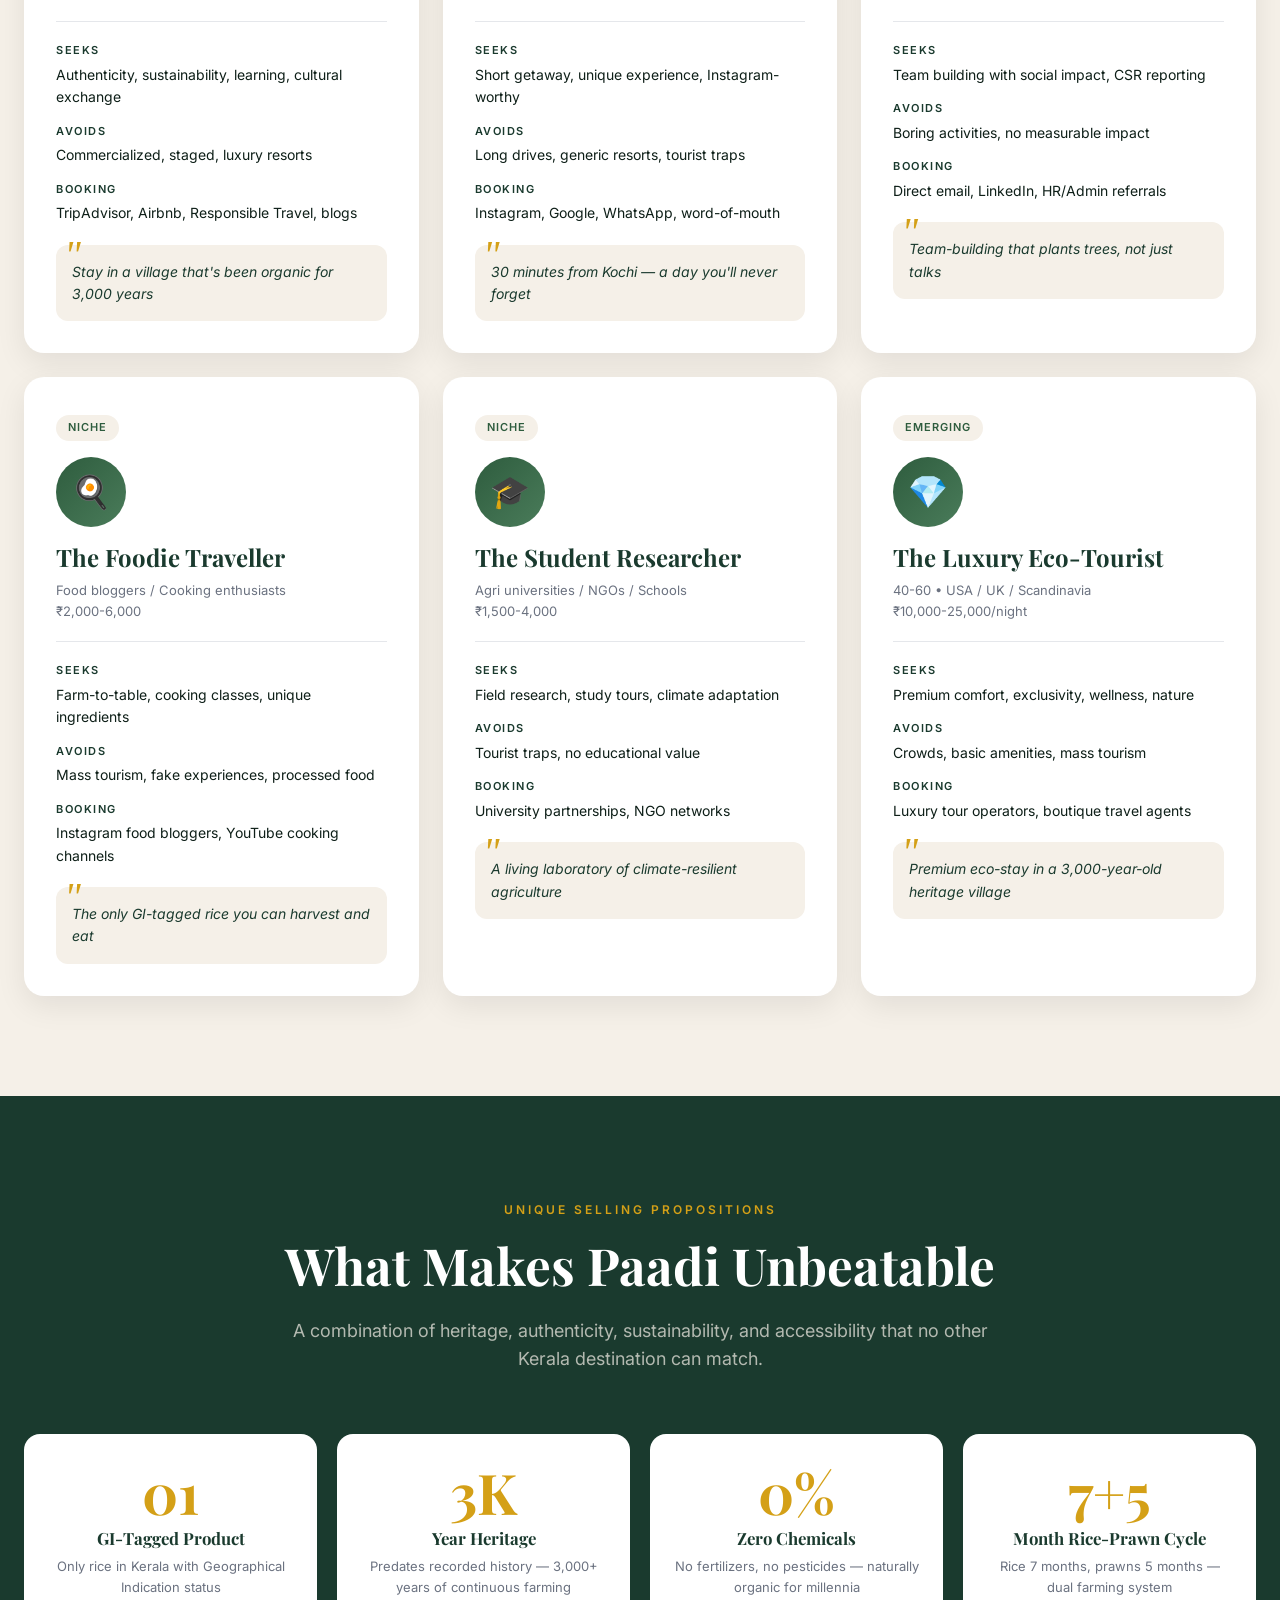
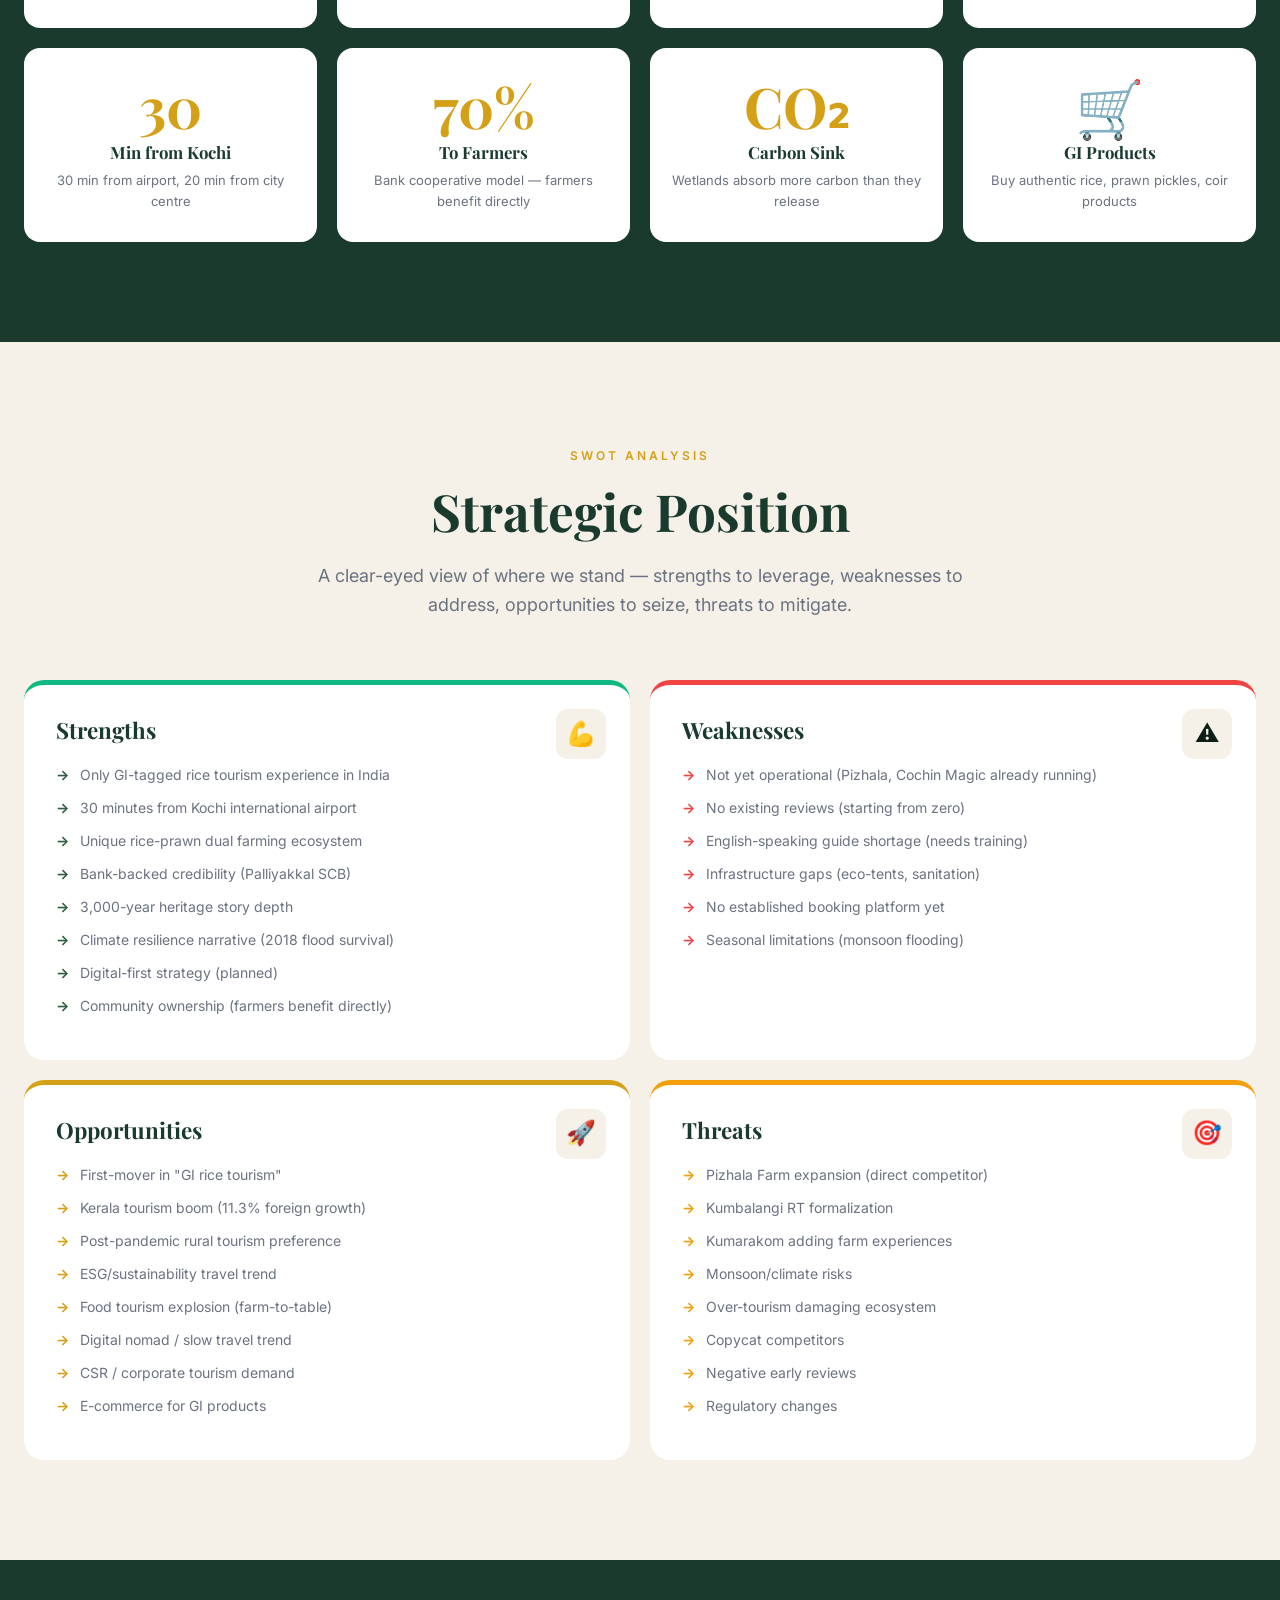
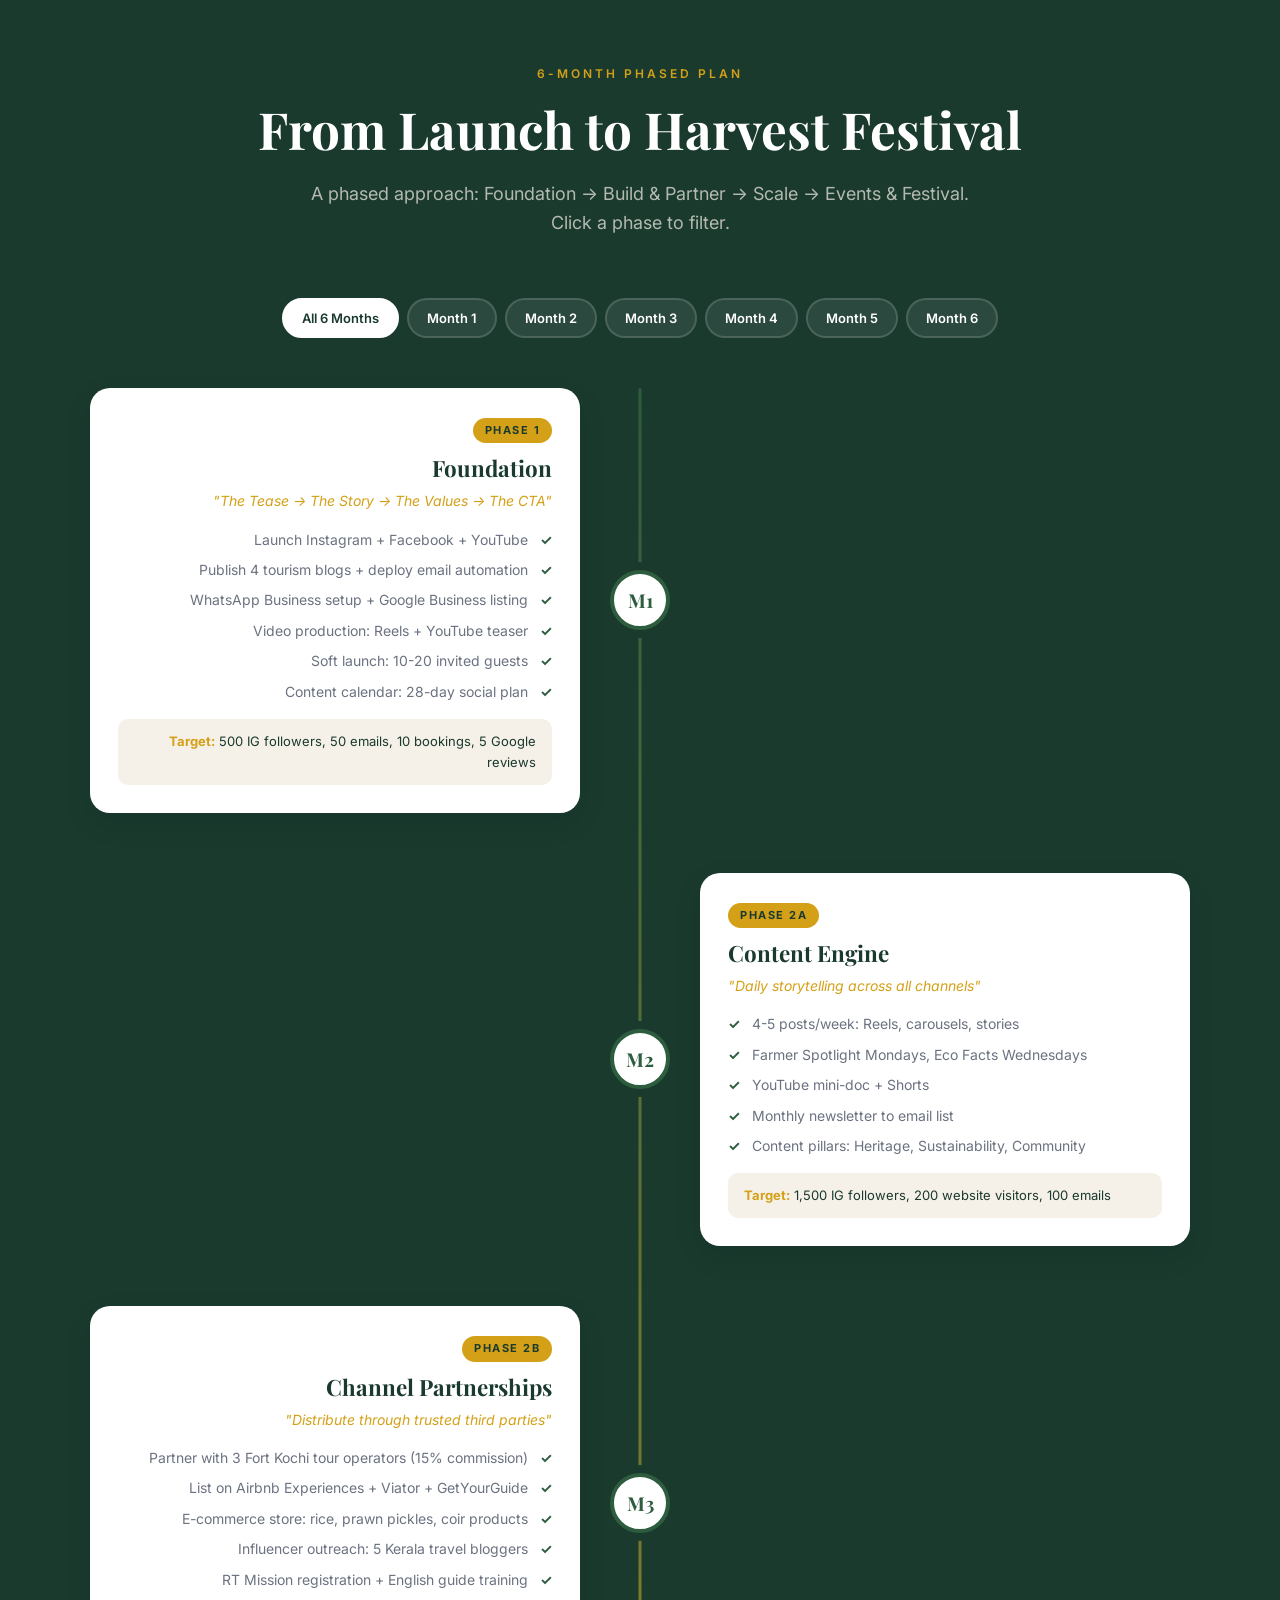
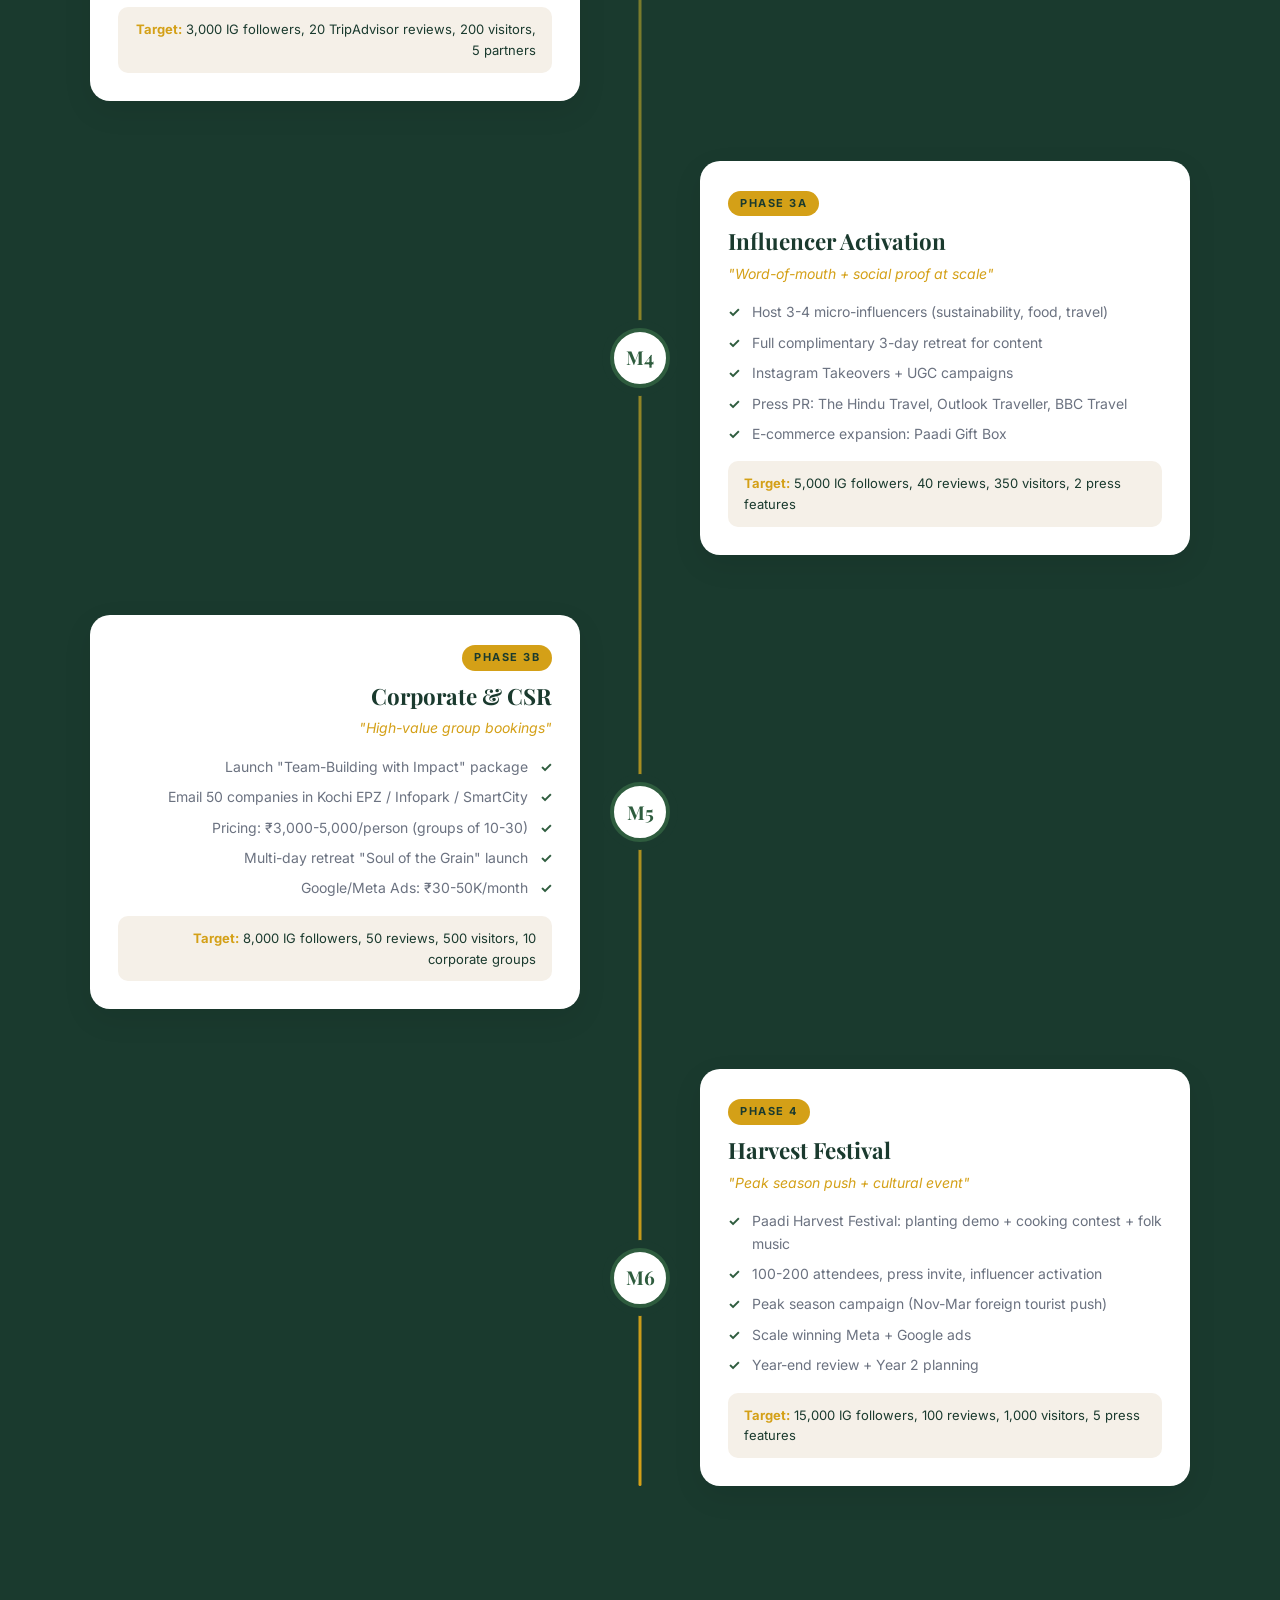
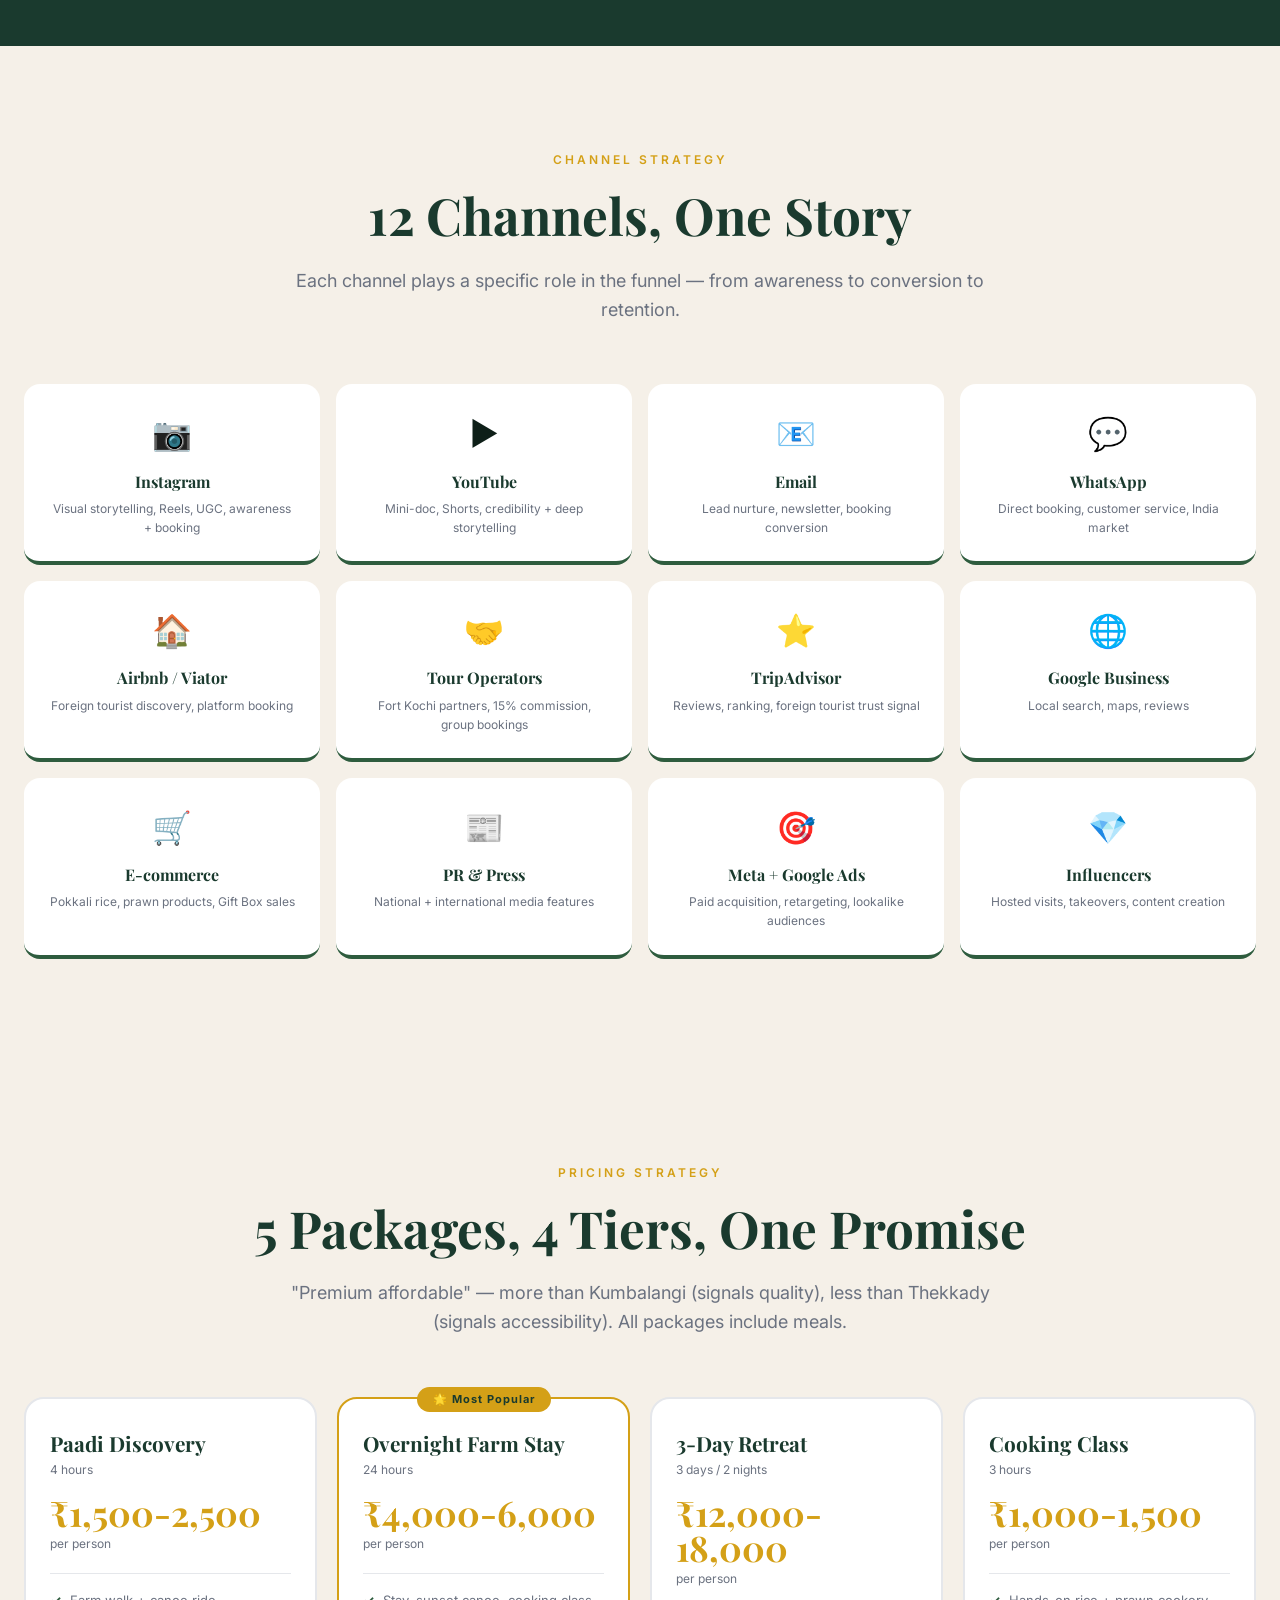
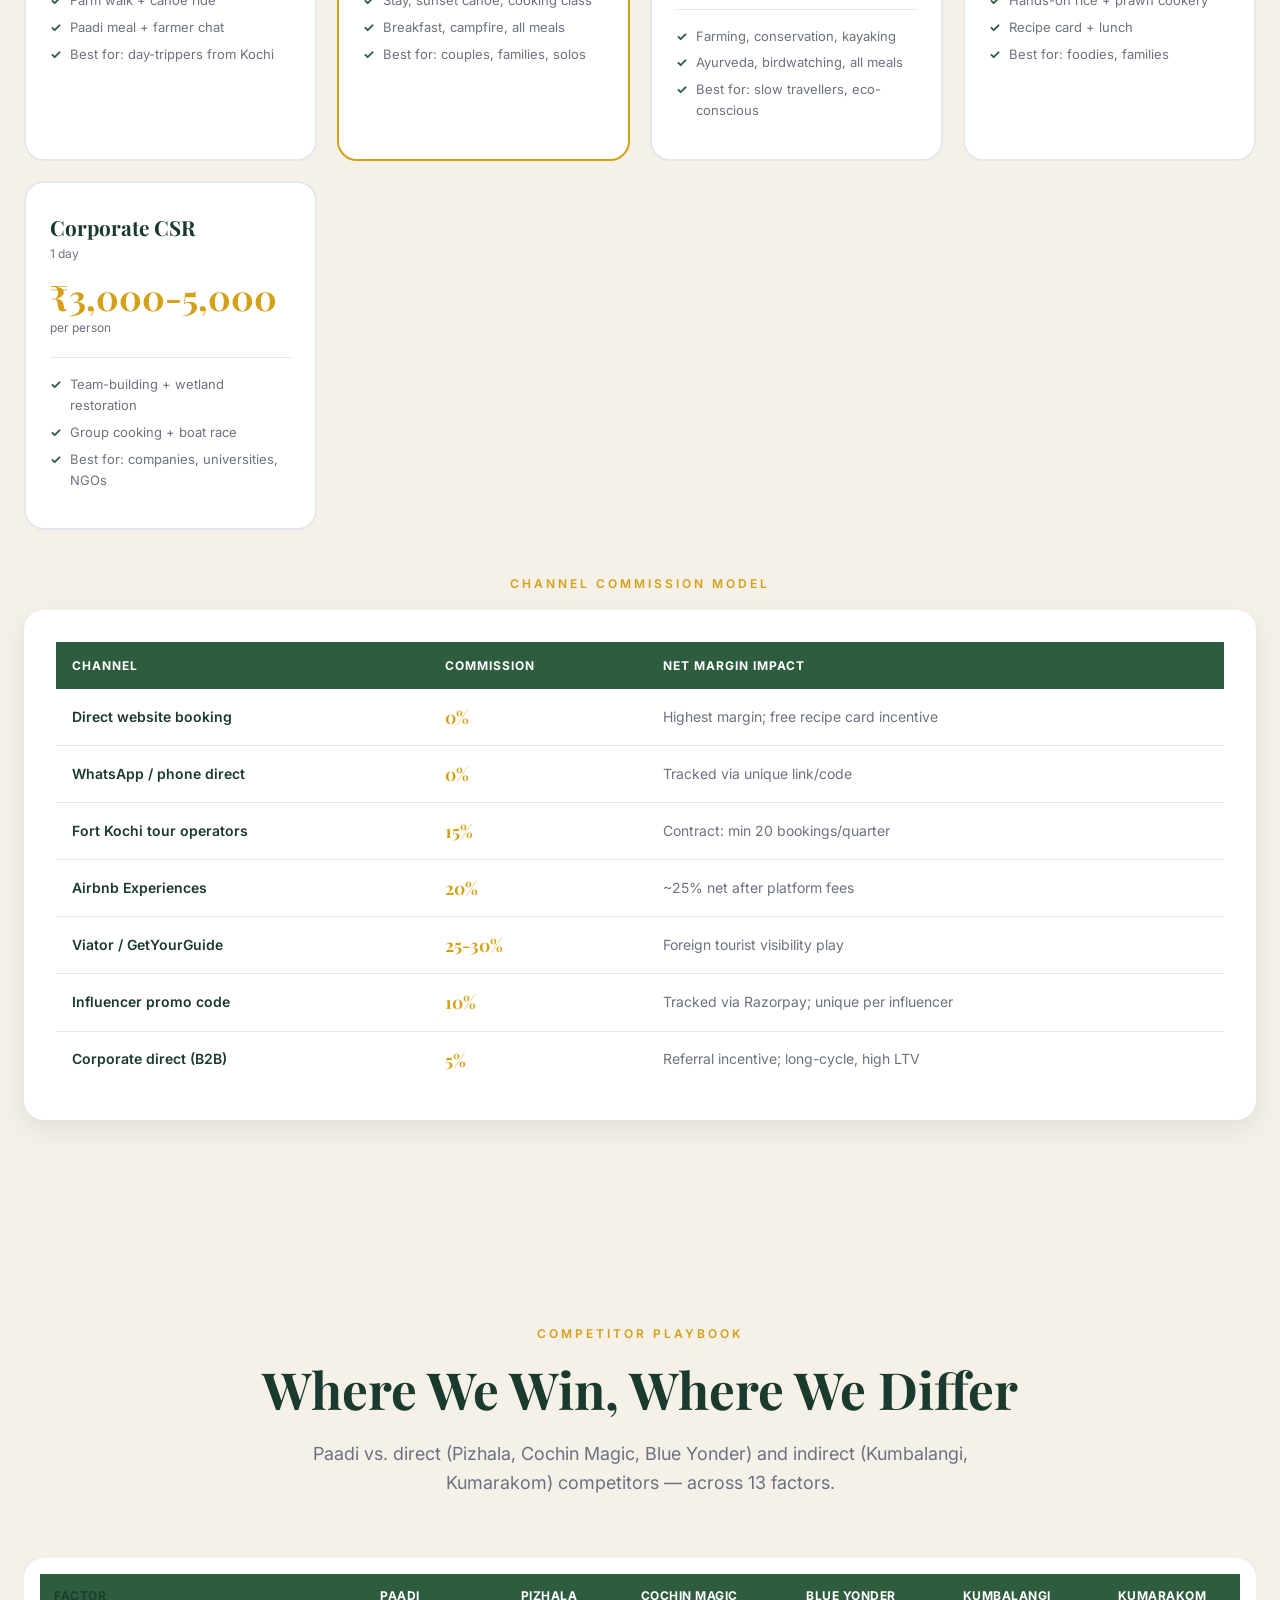
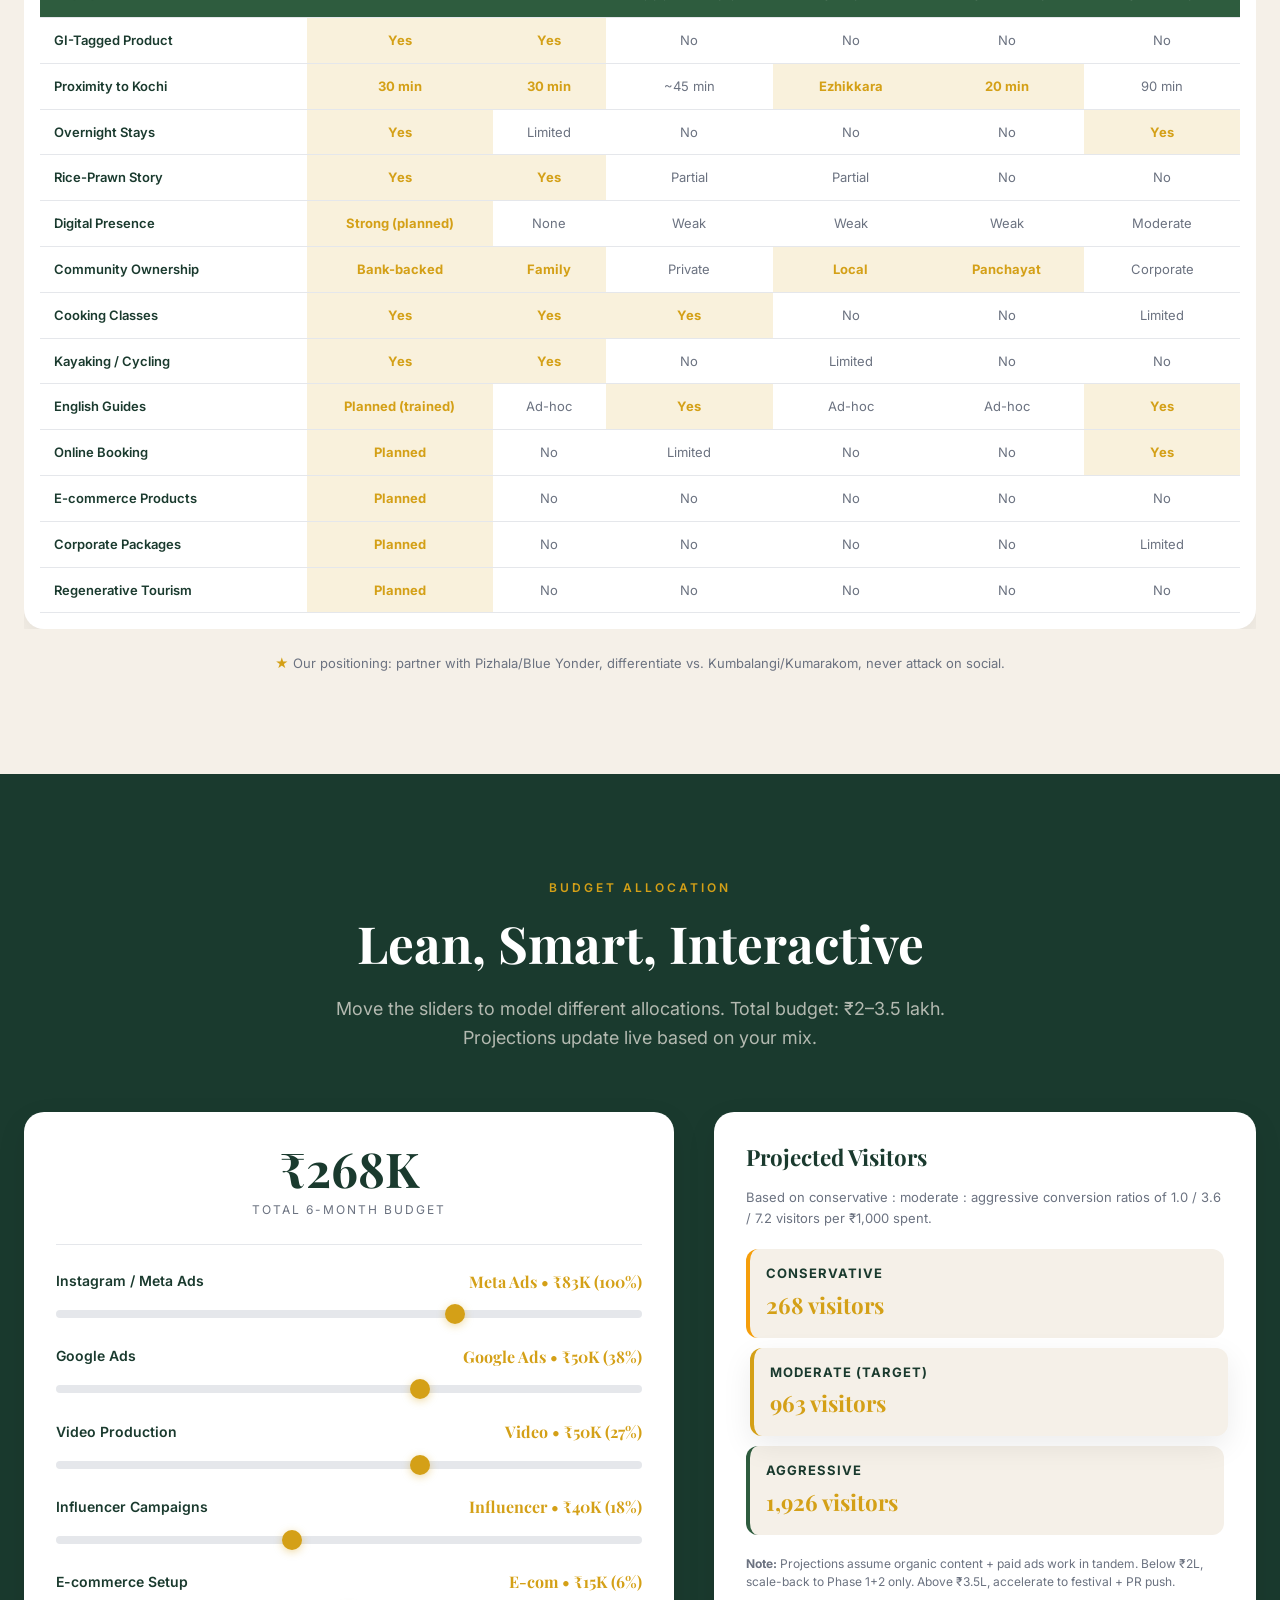
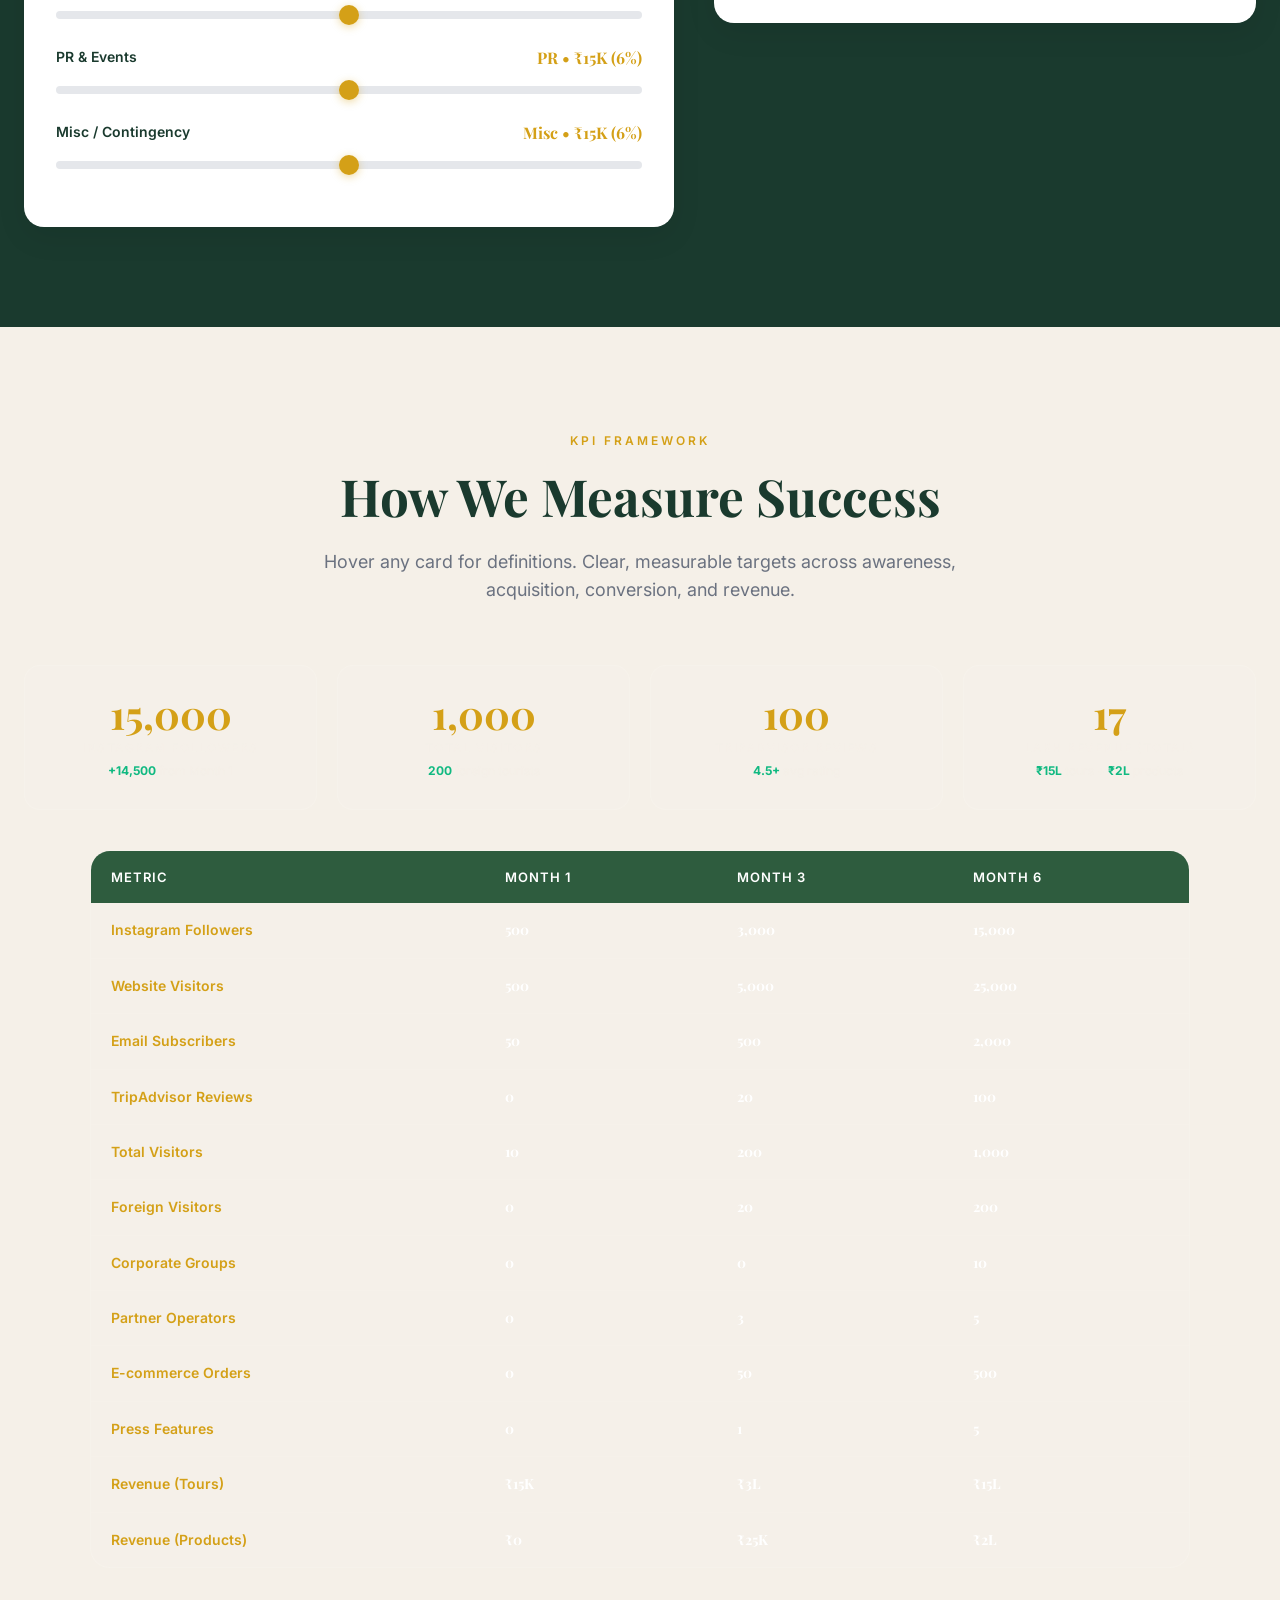
==== commit cec7f5e7: "brand: keep 'Pokkali Rice' as the GI variety name in e-com SKUs and channels Reverts Paadi Rice → Po" ====
--- a/index.html
+++ b/index.html
@@ -480,7 +480,7 @@
       <div class="channel fade-in"><div class="channel-icon">🤝</div><h4>Tour Operators</h4><p>Fort Kochi partners, 15% commission, group bookings</p></div>
       <div class="channel fade-in"><div class="channel-icon">⭐</div><h4>TripAdvisor</h4><p>Reviews, ranking, foreign tourist trust signal</p></div>
       <div class="channel fade-in"><div class="channel-icon">🌐</div><h4>Google Business</h4><p>Local search, maps, reviews</p></div>
-      <div class="channel fade-in"><div class="channel-icon">🛒</div><h4>E-commerce</h4><p>Paadi rice, prawn products, Gift Box sales</p></div>
+      <div class="channel fade-in"><div class="channel-icon">🛒</div><h4>E-commerce</h4><p>Pokkali rice, prawn products, Gift Box sales</p></div>
       <div class="channel fade-in"><div class="channel-icon">📰</div><h4>PR &amp; Press</h4><p>National + international media features</p></div>
       <div class="channel fade-in"><div class="channel-icon">🎯</div><h4>Meta + Google Ads</h4><p>Paid acquisition, retargeting, lookalike audiences</p></div>
       <div class="channel fade-in"><div class="channel-icon">💎</div><h4>Influencers</h4><p>Hosted visits, takeovers, content creation</p></div>
@@ -881,13 +881,13 @@
     <div class="ecom-grid">
       <div class="ecom-card fade-in">
         <div class="ecom-card-icon">🌾</div>
-        <h4>Paadi Rice (1kg)</h4>
+        <h4>Pokkali Rice (1kg)</h4>
         <div class="price">₹450</div>
         <div class="margin">Margin: 35%</div>
       </div>
       <div class="ecom-card fade-in">
         <div class="ecom-card-icon">🌾</div>
-        <h4>Paadi Rice (5kg)</h4>
+        <h4>Pokkali Rice (5kg)</h4>
         <div class="price">₹2,100</div>
         <div class="margin">Margin: 38%</div>
       </div>
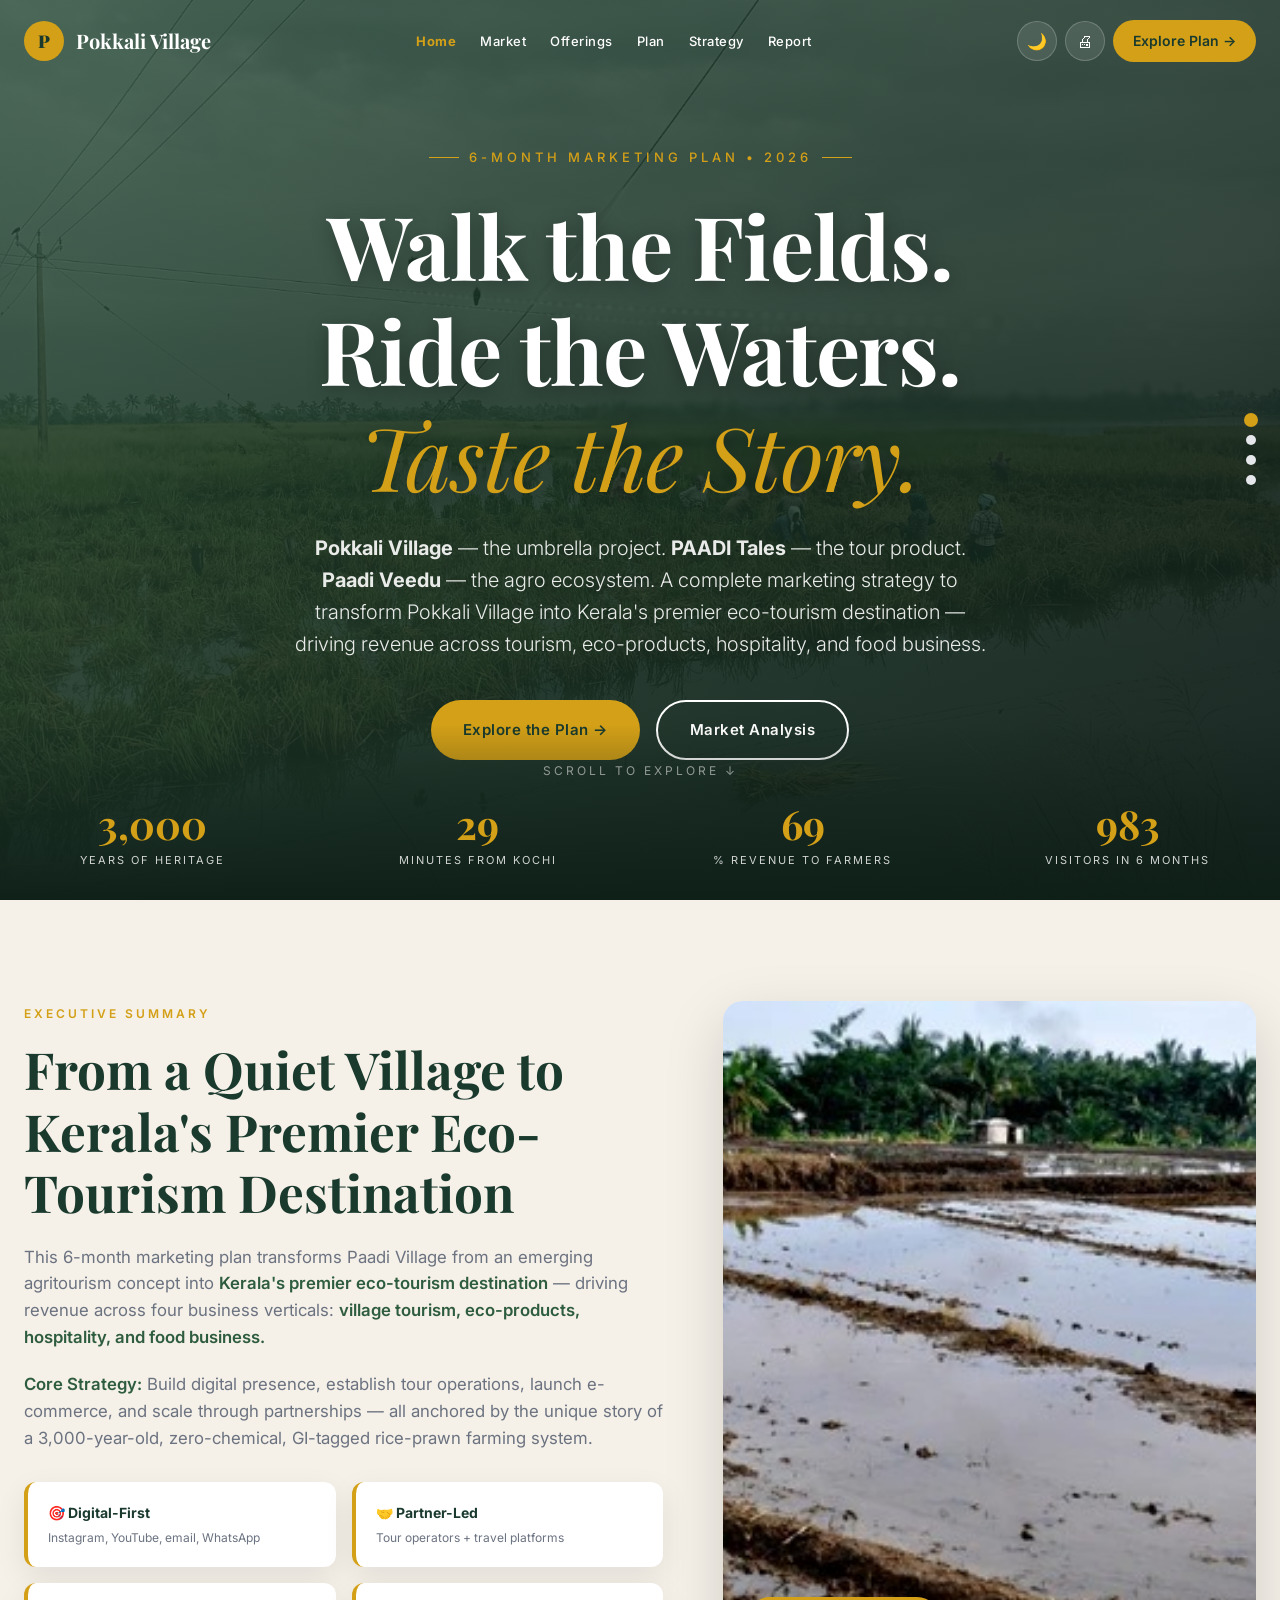
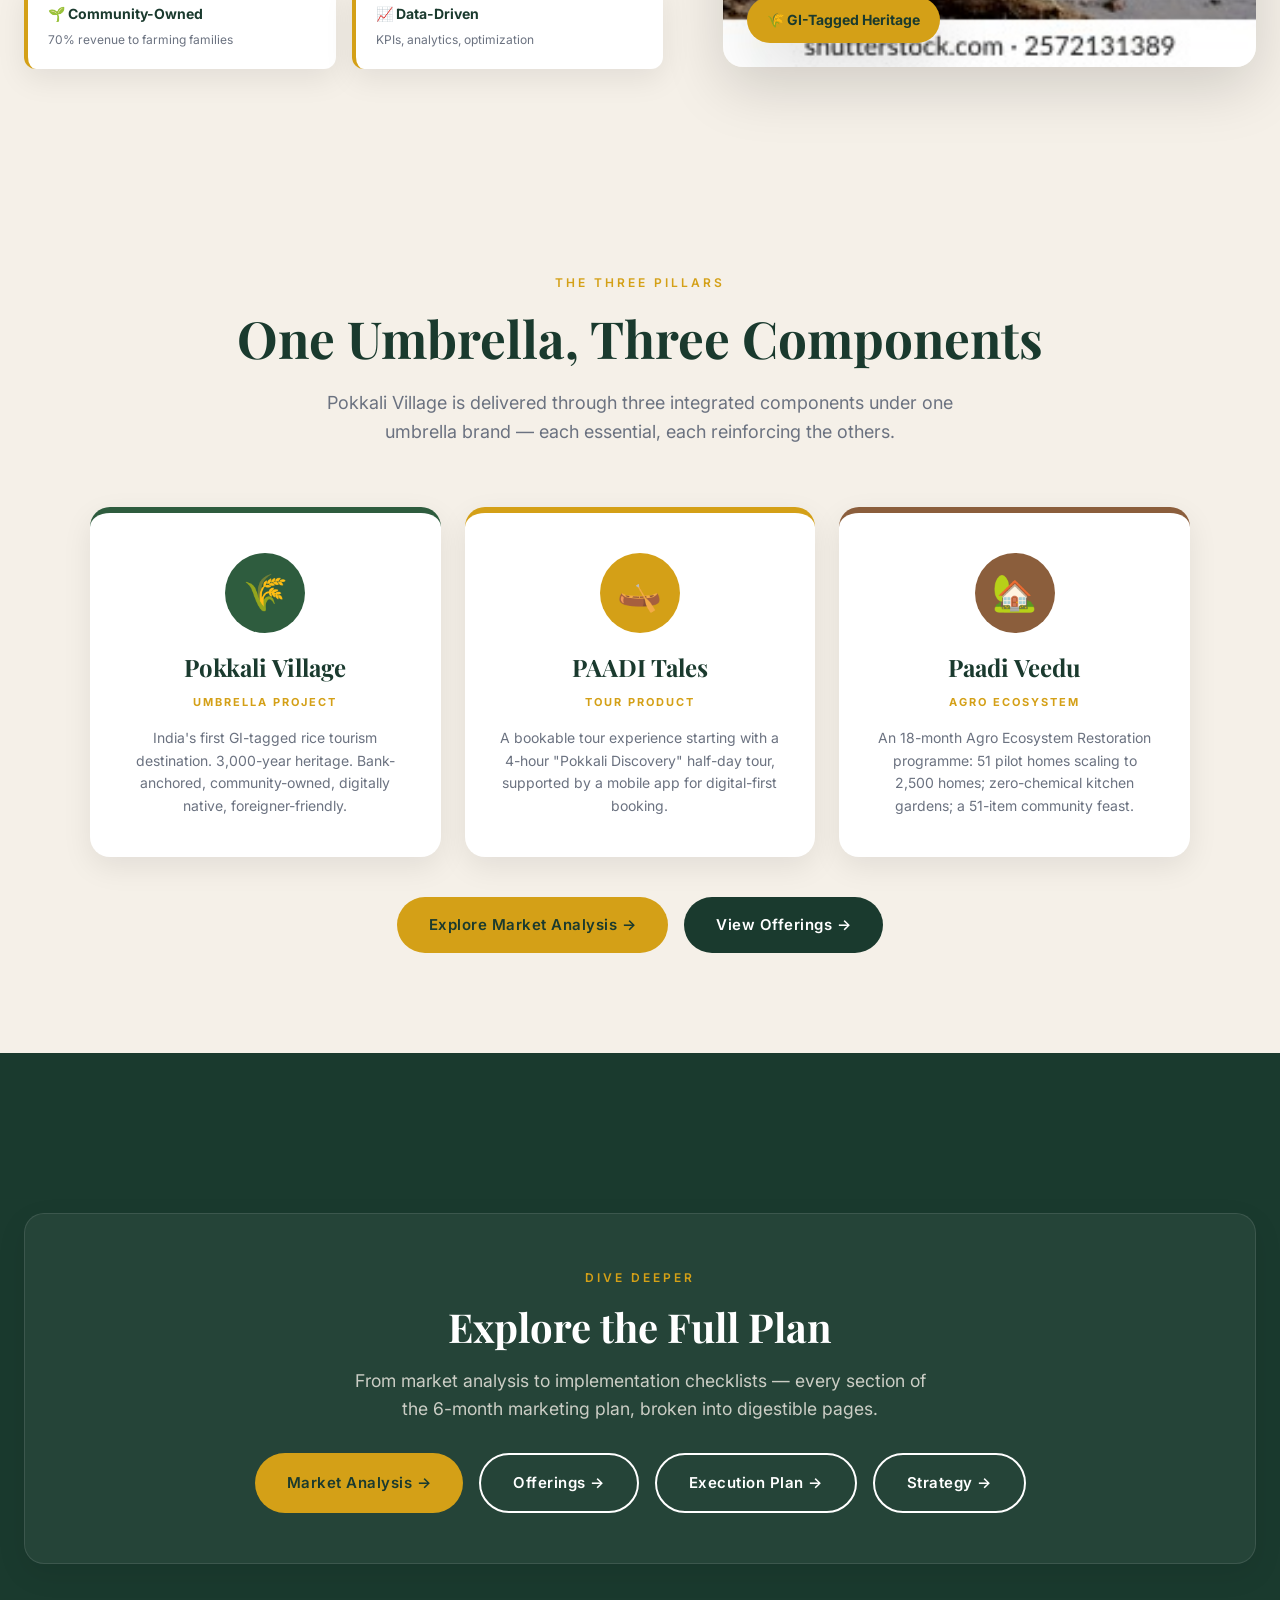
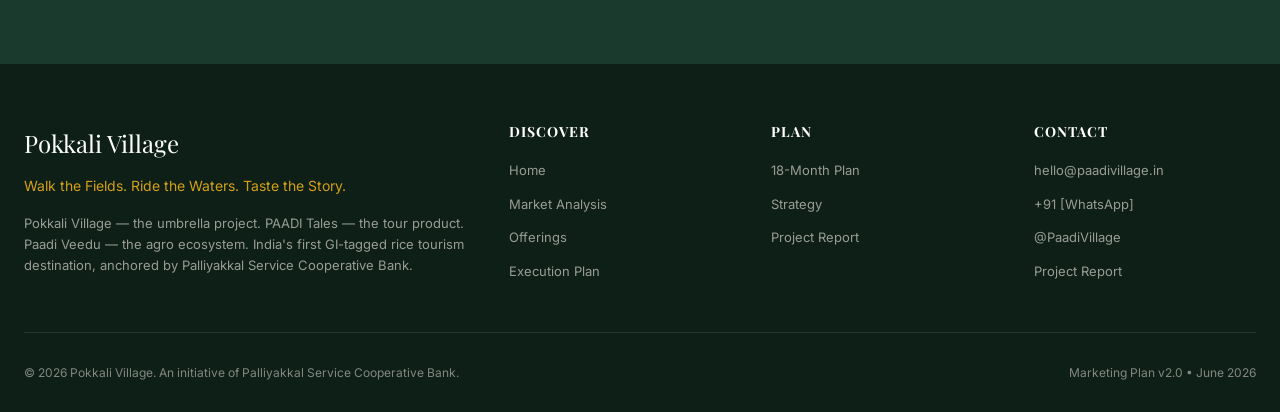
==== commit 93b73f81: "Refactor: multipage site structure with 5 pages + report - index.html: Landing page (Hero + Summary " ====
--- a/index.html
+++ b/index.html
@@ -3,8 +3,8 @@
 <head>
 <meta charset="UTF-8" />
 <meta name="viewport" content="width=device-width, initial-scale=1.0" />
-<title>Paadi Village — 6-Month Marketing Plan</title>
-<meta name="description" content="Interactive showcase of Paadi Village's 6-month marketing plan — Kerala's first GI-tagged rice tourism destination." />
+<title>Pokkali Village — 6-Month Marketing Plan</title>
+<meta name="description" content="Interactive showcase of Pokkali Village's 6-month marketing plan — Kerala's first GI-tagged rice tourism destination." />
 <link rel="preconnect" href="https://fonts.googleapis.com" />
 <link rel="preconnect" href="https://fonts.gstatic.com" crossorigin />
 <link href="https://fonts.googleapis.com/css2?family=Playfair+Display:wght@400;600;700;900&family=Inter:wght@300;400;500;600;700&display=swap" rel="stylesheet" />
@@ -12,55 +12,43 @@
 </head>
 <body>
 
-<!-- ============================================
-     PROGRESS RAIL
-     ============================================ -->
 <div class="progress-rail" id="progress-rail"></div>
 
-<!-- ============================================
-     NAVIGATION
-     ============================================ -->
 <nav class="nav" id="nav">
   <div class="container nav-inner">
-    <a href="#top" class="nav-logo">
+    <a href="index.html" class="nav-logo">
       <div class="nav-logo-mark">P</div>
-      <span>Paadi Village</span>
+      <span>Pokkali Village</span>
     </a>
     <ul class="nav-links">
-      <li><a href="#summary">Summary</a></li>
-      <li><a href="#opportunity">Opportunity</a></li>
-      <li><a href="#personas">Personas</a></li>
-      <li><a href="#usps">USPs</a></li>
-      <li><a href="#timeline">Timeline</a></li>
-      <li><a href="#pricing">Pricing</a></li>
-      <li><a href="#budget">Budget</a></li>
-      <li><a href="#kpis">KPIs</a></li>
-      <li><a href="#partners">Partners</a></li>
-      <li><a href="#checklist">Checklist</a></li>
+      <li><a href="index.html" class="nav-active">Home</a></li>
+      <li><a href="market.html">Market</a></li>
+      <li><a href="offerings.html">Offerings</a></li>
+      <li><a href="plan.html">Plan</a></li>
+      <li><a href="strategy.html">Strategy</a></li>
+      <li><a href="report.html">Report</a></li>
     </ul>
     <div class="nav-tools">
       <button class="icon-btn" id="theme-toggle" title="Toggle theme">🌙</button>
       <button class="icon-btn no-print" id="print-btn" title="Print / Save as PDF">🖨</button>
-      <a href="#checklist" class="nav-cta">Start →</a>
+      <a href="plan.html" class="nav-cta">Explore Plan →</a>
       <button class="mobile-toggle">☰</button>
     </div>
   </div>
 </nav>
 
-<!-- ============================================
-     HERO
-     ============================================ -->
+<!-- HERO -->
 <section class="hero" id="top" data-section-label="Top">
   <div class="hero-bg">
-    <img src="images/hero-bg.jpeg" alt="Paadi Village Backwaters" />
+    <img src="images/hero-bg.jpeg" alt="Pokkali Village Backwaters" />
   </div>
   <div class="hero-content">
     <div class="hero-eyebrow">6-Month Marketing Plan • 2026</div>
     <h1>Walk the Fields.<br />Ride the Waters.<br /><em>Taste the Story.</em></h1>
-    <p class="hero-sub">A complete marketing strategy to transform Paadi Village into Kerala's premier eco-tourism destination — driving revenue across tourism, eco-products, hospitality, and food business.</p>
+    <p class="hero-sub"><strong>Pokkali Village</strong> — the umbrella project. <strong>PAADI Tales</strong> — the tour product. <strong>Paadi Veedu</strong> — the agro ecosystem. A complete marketing strategy to transform Pokkali Village into Kerala's premier eco-tourism destination — driving revenue across tourism, eco-products, hospitality, and food business.</p>
     <div class="hero-cta-group">
       <a href="#summary" class="btn btn-primary">Explore the Plan →</a>
-      <a href="#checklist" class="btn btn-outline">View Implementation</a>
+      <a href="market.html" class="btn btn-outline">Market Analysis</a>
     </div>
   </div>
   <div class="hero-scroll">Scroll to explore ↓</div>
@@ -84,9 +72,7 @@
   </div>
 </section>
 
-<!-- ============================================
-     1. EXECUTIVE SUMMARY
-     ============================================ -->
+<!-- EXECUTIVE SUMMARY -->
 <section class="section" id="summary" data-section-label="Summary">
   <div class="container">
     <div class="exec-grid">
@@ -115,1197 +101,89 @@
         </div>
       </div>
       <div class="exec-image fade-in-right">
-        <img src="images/farmer-portrait.jpeg" alt="Farmer in Paadi field" />
+        <img src="images/farmer-portrait.jpeg" alt="Farmer in Pokkali field" />
         <div class="exec-image-badge">🌾 GI-Tagged Heritage</div>
       </div>
     </div>
   </div>
 </section>
 
-<!-- ============================================
-     2. MARKET OPPORTUNITY
-     ============================================ -->
-<section class="section bg-dark" id="opportunity" data-section-label="Opportunity">
+<!-- THREE PILLARS -->
+<section class="section bg-cream" id="pillars" data-section-label="Three Pillars">
   <div class="container">
     <div class="text-center">
-      <span class="eyebrow">Market Opportunity</span>
-      <h2 class="section-title">Why Now? Why Paadi?</h2>
-      <p class="section-subtitle">Kerala's tourism is booming, and eco-tourism is the fastest-growing segment. Paadi sits at the intersection of demand, authenticity, and gap in market.</p>
-    </div>
-    <div class="opp-grid">
-      <div class="opp-card fade-in">
-        <div class="opp-icon">🌍</div>
-        <div class="opp-num" data-count="25.8">0</div>
-        <div class="opp-label">Million Visitors (2025)</div>
-        <h3>Kerala Tourism Boom</h3>
-        <p>2.58 crore total visitors in 2025. Foreign arrivals grew 11.3% to 8,21,999. Record-breaking post-pandemic recovery.</p>
-      </div>
-      <div class="opp-card fade-in">
-        <div class="opp-icon">🌿</div>
-        <div class="opp-num" data-count="14000">0</div>
-        <div class="opp-label">Registered Eco-Units</div>
-        <h3>Responsible Tourism Wave</h3>
-        <p>14,000+ RT Mission units, 300+ Panchayats. ₹50+ crore distributed to local communities annually.</p>
-      </div>
-      <div class="opp-card fade-in">
-        <div class="opp-icon">✨</div>
-        <div class="opp-num" data-count="4">0</div>
-        <div class="opp-label">Market Gaps to Fill</div>
-        <h3>First-Mover Advantage</h3>
-        <p>No dedicated rice tourism village. No GI-tagged agritourism. No digital-first village brand. No e-commerce for products.</p>
-      </div>
-    </div>
-  </div>
-</section>
-
-<!-- ============================================
-     3. PERSONAS (interactive tabs)
-     ============================================ -->
-<section class="section" id="personas" data-section-label="Personas">
-  <div class="container">
-    <div class="text-center">
-      <span class="eyebrow">Target Segments</span>
-      <h2 class="section-title">Who Are We Talking To?</h2>
-      <p class="section-subtitle">Six distinct audiences, each with unique motivations, budgets, and channels. Click a segment to filter.</p>
-    </div>
-    <div class="persona-tabs">
-      <button class="persona-tab active" data-segment="all">All Segments</button>
-      <button class="persona-tab" data-segment="primary">Primary</button>
-      <button class="persona-tab" data-segment="secondary">Secondary</button>
-      <button class="persona-tab" data-segment="tertiary">Tertiary</button>
-      <button class="persona-tab" data-segment="niche">Niche</button>
-    </div>
-    <div class="persona-grid">
-      <div class="persona fade-in" data-segment="primary">
-        <div class="persona-tag">Primary</div>
-        <div class="persona-avatar">🌍</div>
-        <h3>The Conscious Explorer</h3>
-        <div class="persona-meta">25-40 • UK / Germany / Australia / USA<br />₹3,000-8,000/night</div>
-        <div class="persona-detail"><strong>Seeks</strong>Authenticity, sustainability, learning, cultural exchange</div>
-        <div class="persona-detail"><strong>Avoids</strong>Commercialized, staged, luxury resorts</div>
-        <div class="persona-detail"><strong>Booking</strong>TripAdvisor, Airbnb, Responsible Travel, blogs</div>
-        <div class="persona-msg">Stay in a village that's been organic for 3,000 years</div>
-      </div>
-      <div class="persona fade-in" data-segment="secondary">
-        <div class="persona-tag">Secondary</div>
-        <div class="persona-avatar">🇮🇳</div>
-        <h3>The Kerala Weekender</h3>
-        <div class="persona-meta">28-55 • Kochi / Bangalore / Mumbai<br />₹2,000-6,000/person</div>
-        <div class="persona-detail"><strong>Seeks</strong>Short getaway, unique experience, Instagram-worthy</div>
-        <div class="persona-detail"><strong>Avoids</strong>Long drives, generic resorts, tourist traps</div>
-        <div class="persona-detail"><strong>Booking</strong>Instagram, Google, WhatsApp, word-of-mouth</div>
-        <div class="persona-msg">30 minutes from Kochi — a day you'll never forget</div>
-      </div>
-      <div class="persona fade-in" data-segment="tertiary">
-        <div class="persona-tag">Tertiary</div>
-        <div class="persona-avatar">💼</div>
-        <h3>The Corporate Team</h3>
-        <div class="persona-meta">IT Companies / Banks / MNCs<br />₹3,000-5,000/person</div>
-        <div class="persona-detail"><strong>Seeks</strong>Team building with social impact, CSR reporting</div>
-        <div class="persona-detail"><strong>Avoids</strong>Boring activities, no measurable impact</div>
-        <div class="persona-detail"><strong>Booking</strong>Direct email, LinkedIn, HR/Admin referrals</div>
-        <div class="persona-msg">Team-building that plants trees, not just talks</div>
-      </div>
-      <div class="persona fade-in" data-segment="niche">
-        <div class="persona-tag">Niche</div>
-        <div class="persona-avatar">🍳</div>
-        <h3>The Foodie Traveller</h3>
-        <div class="persona-meta">Food bloggers / Cooking enthusiasts<br />₹2,000-6,000</div>
-        <div class="persona-detail"><strong>Seeks</strong>Farm-to-table, cooking classes, unique ingredients</div>
-        <div class="persona-detail"><strong>Avoids</strong>Mass tourism, fake experiences, processed food</div>
-        <div class="persona-detail"><strong>Booking</strong>Instagram food bloggers, YouTube cooking channels</div>
-        <div class="persona-msg">The only GI-tagged rice you can harvest and eat</div>
-      </div>
-      <div class="persona fade-in" data-segment="niche">
-        <div class="persona-tag">Niche</div>
-        <div class="persona-avatar">🎓</div>
-        <h3>The Student Researcher</h3>
-        <div class="persona-meta">Agri universities / NGOs / Schools<br />₹1,500-4,000</div>
-        <div class="persona-detail"><strong>Seeks</strong>Field research, study tours, climate adaptation</div>
-        <div class="persona-detail"><strong>Avoids</strong>Tourist traps, no educational value</div>
-        <div class="persona-detail"><strong>Booking</strong>University partnerships, NGO networks</div>
-        <div class="persona-msg">A living laboratory of climate-resilient agriculture</div>
-      </div>
-      <div class="persona fade-in" data-segment="primary">
-        <div class="persona-tag">Emerging</div>
-        <div class="persona-avatar">💎</div>
-        <h3>The Luxury Eco-Tourist</h3>
-        <div class="persona-meta">40-60 • USA / UK / Scandinavia<br />₹10,000-25,000/night</div>
-        <div class="persona-detail"><strong>Seeks</strong>Premium comfort, exclusivity, wellness, nature</div>
-        <div class="persona-detail"><strong>Avoids</strong>Crowds, basic amenities, mass tourism</div>
-        <div class="persona-detail"><strong>Booking</strong>Luxury tour operators, boutique travel agents</div>
-        <div class="persona-msg">Premium eco-stay in a 3,000-year-old heritage village</div>
-      </div>
-    </div>
-  </div>
-</section>
-
-<!-- ============================================
-     4. USPs
-     ============================================ -->
-<section class="section bg-dark" id="usps" data-section-label="USPs">
-  <div class="container">
-    <div class="text-center">
-      <span class="eyebrow">Unique Selling Propositions</span>
-      <h2 class="section-title">What Makes Paadi Unbeatable</h2>
-      <p class="section-subtitle">A combination of heritage, authenticity, sustainability, and accessibility that no other Kerala destination can match.</p>
-    </div>
-    <div class="usp-grid">
-      <div class="usp-card fade-in"><div class="usp-num">01</div><h4>GI-Tagged Product</h4><p>Only rice in Kerala with Geographical Indication status</p></div>
-      <div class="usp-card fade-in"><div class="usp-num">3K</div><h4>Year Heritage</h4><p>Predates recorded history — 3,000+ years of continuous farming</p></div>
-      <div class="usp-card fade-in"><div class="usp-num">0%</div><h4>Zero Chemicals</h4><p>No fertilizers, no pesticides — naturally organic for millennia</p></div>
-      <div class="usp-card fade-in"><div class="usp-num">7+5</div><h4>Month Rice-Prawn Cycle</h4><p>Rice 7 months, prawns 5 months — dual farming system</p></div>
-      <div class="usp-card fade-in"><div class="usp-num">30</div><h4>Min from Kochi</h4><p>30 min from airport, 20 min from city centre</p></div>
-      <div class="usp-card fade-in"><div class="usp-num">70%</div><h4>To Farmers</h4><p>Bank cooperative model — farmers benefit directly</p></div>
-      <div class="usp-card fade-in"><div class="usp-num">CO₂</div><h4>Carbon Sink</h4><p>Wetlands absorb more carbon than they release</p></div>
-      <div class="usp-card fade-in"><div class="usp-num">🛒</div><h4>GI Products</h4><p>Buy authentic rice, prawn pickles, coir products</p></div>
-    </div>
-  </div>
-</section>
-
-<!-- ============================================
-     5. SWOT
-     ============================================ -->
-<section class="section" id="swot" data-section-label="SWOT">
-  <div class="container">
-    <div class="text-center">
-      <span class="eyebrow">SWOT Analysis</span>
-      <h2 class="section-title">Strategic Position</h2>
-      <p class="section-subtitle">A clear-eyed view of where we stand — strengths to leverage, weaknesses to address, opportunities to seize, threats to mitigate.</p>
-    </div>
-    <div class="swot-grid">
-      <div class="swot-card strengths scale-in">
-        <div class="swot-icon">💪</div>
-        <h3>Strengths</h3>
-        <ul class="swot-list strengths">
-          <li>Only GI-tagged rice tourism experience in India</li>
-          <li>30 minutes from Kochi international airport</li>
-          <li>Unique rice-prawn dual farming ecosystem</li>
-          <li>Bank-backed credibility (Palliyakkal SCB)</li>
-          <li>3,000-year heritage story depth</li>
-          <li>Climate resilience narrative (2018 flood survival)</li>
-          <li>Digital-first strategy (planned)</li>
-          <li>Community ownership (farmers benefit directly)</li>
-        </ul>
-      </div>
-      <div class="swot-card weaknesses scale-in">
-        <div class="swot-icon">⚠️</div>
-        <h3>Weaknesses</h3>
-        <ul class="swot-list weaknesses">
-          <li>Not yet operational (Pizhala, Cochin Magic already running)</li>
-          <li>No existing reviews (starting from zero)</li>
-          <li>English-speaking guide shortage (needs training)</li>
-          <li>Infrastructure gaps (eco-tents, sanitation)</li>
-          <li>No established booking platform yet</li>
-          <li>Seasonal limitations (monsoon flooding)</li>
-        </ul>
-      </div>
-      <div class="swot-card opportunities scale-in">
-        <div class="swot-icon">🚀</div>
-        <h3>Opportunities</h3>
-        <ul class="swot-list opportunities">
-          <li>First-mover in "GI rice tourism"</li>
-          <li>Kerala tourism boom (11.3% foreign growth)</li>
-          <li>Post-pandemic rural tourism preference</li>
-          <li>ESG/sustainability travel trend</li>
-          <li>Food tourism explosion (farm-to-table)</li>
-          <li>Digital nomad / slow travel trend</li>
-          <li>CSR / corporate tourism demand</li>
-          <li>E-commerce for GI products</li>
-        </ul>
-      </div>
-      <div class="swot-card threats scale-in">
-        <div class="swot-icon">🎯</div>
-        <h3>Threats</h3>
-        <ul class="swot-list threats">
-          <li>Pizhala Farm expansion (direct competitor)</li>
-          <li>Kumbalangi RT formalization</li>
-          <li>Kumarakom adding farm experiences</li>
-          <li>Monsoon/climate risks</li>
-          <li>Over-tourism damaging ecosystem</li>
-          <li>Copycat competitors</li>
-          <li>Negative early reviews</li>
-          <li>Regulatory changes</li>
-        </ul>
-      </div>
-    </div>
-  </div>
-</section>
-
-<!-- ============================================
-     6. 6-MONTH TIMELINE (with phase filter)
-     ============================================ -->
-<section class="section bg-dark" id="timeline" data-section-label="Timeline">
-  <div class="container">
-    <div class="text-center">
-      <span class="eyebrow">6-Month Phased Plan</span>
-      <h2 class="section-title">From Launch to Harvest Festival</h2>
-      <p class="section-subtitle">A phased approach: Foundation → Build & Partner → Scale → Events & Festival. Click a phase to filter.</p>
-    </div>
-
-    <div class="phase-filter">
-      <button class="phase-btn active" data-phase="all">All 6 Months</button>
-      <button class="phase-btn" data-phase="1">Month 1</button>
-      <button class="phase-btn" data-phase="2">Month 2</button>
-      <button class="phase-btn" data-phase="3">Month 3</button>
-      <button class="phase-btn" data-phase="4">Month 4</button>
-      <button class="phase-btn" data-phase="5">Month 5</button>
-      <button class="phase-btn" data-phase="6">Month 6</button>
-    </div>
-
-    <div class="timeline">
-      <div class="timeline-item fade-in" data-phase="1">
-        <div class="timeline-card left">
-          <span class="timeline-phase">Phase 1</span>
-          <h3>Foundation</h3>
-          <div class="timeline-theme">"The Tease → The Story → The Values → The CTA"</div>
-          <ul class="timeline-activities">
-            <li>Launch Instagram + Facebook + YouTube</li>
-            <li>Publish 4 tourism blogs + deploy email automation</li>
-            <li>WhatsApp Business setup + Google Business listing</li>
-            <li>Video production: Reels + YouTube teaser</li>
-            <li>Soft launch: 10-20 invited guests</li>
-            <li>Content calendar: 28-day social plan</li>
-          </ul>
-          <div class="timeline-target"><strong>Target:</strong> 500 IG followers, 50 emails, 10 bookings, 5 Google reviews</div>
-        </div>
-        <div class="timeline-marker">M1</div>
-        <div></div>
-      </div>
-      <div class="timeline-item fade-in" data-phase="2">
-        <div></div>
-        <div class="timeline-marker">M2</div>
-        <div class="timeline-card right">
-          <span class="timeline-phase">Phase 2a</span>
-          <h3>Content Engine</h3>
-          <div class="timeline-theme">"Daily storytelling across all channels"</div>
-          <ul class="timeline-activities">
-            <li>4-5 posts/week: Reels, carousels, stories</li>
-            <li>Farmer Spotlight Mondays, Eco Facts Wednesdays</li>
-            <li>YouTube mini-doc + Shorts</li>
-            <li>Monthly newsletter to email list</li>
-            <li>Content pillars: Heritage, Sustainability, Community</li>
-          </ul>
-          <div class="timeline-target"><strong>Target:</strong> 1,500 IG followers, 200 website visitors, 100 emails</div>
-        </div>
-      </div>
-      <div class="timeline-item fade-in" data-phase="3">
-        <div class="timeline-card left">
-          <span class="timeline-phase">Phase 2b</span>
-          <h3>Channel Partnerships</h3>
-          <div class="timeline-theme">"Distribute through trusted third parties"</div>
-          <ul class="timeline-activities">
-            <li>Partner with 3 Fort Kochi tour operators (15% commission)</li>
-            <li>List on Airbnb Experiences + Viator + GetYourGuide</li>
-            <li>E-commerce store: rice, prawn pickles, coir products</li>
-            <li>Influencer outreach: 5 Kerala travel bloggers</li>
-            <li>RT Mission registration + English guide training</li>
-          </ul>
-          <div class="timeline-target"><strong>Target:</strong> 3,000 IG followers, 20 TripAdvisor reviews, 200 visitors, 5 partners</div>
-        </div>
-        <div class="timeline-marker">M3</div>
-        <div></div>
-      </div>
-      <div class="timeline-item fade-in" data-phase="4">
-        <div></div>
-        <div class="timeline-marker">M4</div>
-        <div class="timeline-card right">
-          <span class="timeline-phase">Phase 3a</span>
-          <h3>Influencer Activation</h3>
-          <div class="timeline-theme">"Word-of-mouth + social proof at scale"</div>
-          <ul class="timeline-activities">
-            <li>Host 3-4 micro-influencers (sustainability, food, travel)</li>
-            <li>Full complimentary 3-day retreat for content</li>
-            <li>Instagram Takeovers + UGC campaigns</li>
-            <li>Press PR: The Hindu Travel, Outlook Traveller, BBC Travel</li>
-            <li>E-commerce expansion: Paadi Gift Box</li>
-          </ul>
-          <div class="timeline-target"><strong>Target:</strong> 5,000 IG followers, 40 reviews, 350 visitors, 2 press features</div>
-        </div>
-      </div>
-      <div class="timeline-item fade-in" data-phase="5">
-        <div class="timeline-card left">
-          <span class="timeline-phase">Phase 3b</span>
-          <h3>Corporate &amp; CSR</h3>
-          <div class="timeline-theme">"High-value group bookings"</div>
-          <ul class="timeline-activities">
-            <li>Launch "Team-Building with Impact" package</li>
-            <li>Email 50 companies in Kochi EPZ / Infopark / SmartCity</li>
-            <li>Pricing: ₹3,000-5,000/person (groups of 10-30)</li>
-            <li>Multi-day retreat "Soul of the Grain" launch</li>
-            <li>Google/Meta Ads: ₹30-50K/month</li>
-          </ul>
-          <div class="timeline-target"><strong>Target:</strong> 8,000 IG followers, 50 reviews, 500 visitors, 10 corporate groups</div>
-        </div>
-        <div class="timeline-marker">M5</div>
-        <div></div>
-      </div>
-      <div class="timeline-item fade-in" data-phase="6">
-        <div></div>
-        <div class="timeline-marker">M6</div>
-        <div class="timeline-card right">
-          <span class="timeline-phase">Phase 4</span>
-          <h3>Harvest Festival</h3>
-          <div class="timeline-theme">"Peak season push + cultural event"</div>
-          <ul class="timeline-activities">
-            <li>Paadi Harvest Festival: planting demo + cooking contest + folk music</li>
-            <li>100-200 attendees, press invite, influencer activation</li>
-            <li>Peak season campaign (Nov-Mar foreign tourist push)</li>
-            <li>Scale winning Meta + Google ads</li>
-            <li>Year-end review + Year 2 planning</li>
-          </ul>
-          <div class="timeline-target"><strong>Target:</strong> 15,000 IG followers, 100 reviews, 1,000 visitors, 5 press features</div>
-        </div>
-      </div>
-    </div>
-  </div>
-</section>
-
-<!-- ============================================
-     7. CHANNELS
-     ============================================ -->
-<section class="section" id="channels" data-section-label="Channels">
-  <div class="container">
-    <div class="text-center">
-      <span class="eyebrow">Channel Strategy</span>
-      <h2 class="section-title">12 Channels, One Story</h2>
-      <p class="section-subtitle">Each channel plays a specific role in the funnel — from awareness to conversion to retention.</p>
-    </div>
-    <div class="channels-grid">
-      <div class="channel fade-in"><div class="channel-icon">📷</div><h4>Instagram</h4><p>Visual storytelling, Reels, UGC, awareness + booking</p></div>
-      <div class="channel fade-in"><div class="channel-icon">▶️</div><h4>YouTube</h4><p>Mini-doc, Shorts, credibility + deep storytelling</p></div>
-      <div class="channel fade-in"><div class="channel-icon">📧</div><h4>Email</h4><p>Lead nurture, newsletter, booking conversion</p></div>
-      <div class="channel fade-in"><div class="channel-icon">💬</div><h4>WhatsApp</h4><p>Direct booking, customer service, India market</p></div>
-      <div class="channel fade-in"><div class="channel-icon">🏠</div><h4>Airbnb / Viator</h4><p>Foreign tourist discovery, platform booking</p></div>
-      <div class="channel fade-in"><div class="channel-icon">🤝</div><h4>Tour Operators</h4><p>Fort Kochi partners, 15% commission, group bookings</p></div>
-      <div class="channel fade-in"><div class="channel-icon">⭐</div><h4>TripAdvisor</h4><p>Reviews, ranking, foreign tourist trust signal</p></div>
-      <div class="channel fade-in"><div class="channel-icon">🌐</div><h4>Google Business</h4><p>Local search, maps, reviews</p></div>
-      <div class="channel fade-in"><div class="channel-icon">🛒</div><h4>E-commerce</h4><p>Pokkali rice, prawn products, Gift Box sales</p></div>
-      <div class="channel fade-in"><div class="channel-icon">📰</div><h4>PR &amp; Press</h4><p>National + international media features</p></div>
-      <div class="channel fade-in"><div class="channel-icon">🎯</div><h4>Meta + Google Ads</h4><p>Paid acquisition, retargeting, lookalike audiences</p></div>
-      <div class="channel fade-in"><div class="channel-icon">💎</div><h4>Influencers</h4><p>Hosted visits, takeovers, content creation</p></div>
-    </div>
-  </div>
-</section>
-
-<!-- ============================================
-     8. PRICING STRATEGY (NEW)
-     ============================================ -->
-<section class="section bg-cream" id="pricing" data-section-label="Pricing">
-  <div class="container">
-    <div class="text-center">
-      <span class="eyebrow">Pricing Strategy</span>
-      <h2 class="section-title">5 Packages, 4 Tiers, One Promise</h2>
-      <p class="section-subtitle">"Premium affordable" — more than Kumbalangi (signals quality), less than Thekkady (signals accessibility). All packages include meals.</p>
-    </div>
-    <div class="pricing-grid">
-      <div class="pricing-card fade-in">
-        <h4>Paadi Discovery</h4>
-        <div class="duration">4 hours</div>
-        <div class="price">₹1,500-2,500</div>
-        <div class="price-period">per person</div>
-        <ul class="includes">
-          <li>Farm walk + canoe ride</li>
-          <li>Paadi meal + farmer chat</li>
-          <li>Best for: day-trippers from Kochi</li>
-        </ul>
-      </div>
-      <div class="pricing-card featured fade-in">
-        <h4>Overnight Farm Stay</h4>
-        <div class="duration">24 hours</div>
-        <div class="price">₹4,000-6,000</div>
-        <div class="price-period">per person</div>
-        <ul class="includes">
-          <li>Stay, sunset canoe, cooking class</li>
-          <li>Breakfast, campfire, all meals</li>
-          <li>Best for: couples, families, solos</li>
-        </ul>
-      </div>
-      <div class="pricing-card fade-in">
-        <h4>3-Day Retreat</h4>
-        <div class="duration">3 days / 2 nights</div>
-        <div class="price">₹12,000-18,000</div>
-        <div class="price-period">per person</div>
-        <ul class="includes">
-          <li>Farming, conservation, kayaking</li>
-          <li>Ayurveda, birdwatching, all meals</li>
-          <li>Best for: slow travellers, eco-conscious</li>
-        </ul>
-      </div>
-      <div class="pricing-card fade-in">
-        <h4>Cooking Class</h4>
-        <div class="duration">3 hours</div>
-        <div class="price">₹1,000-1,500</div>
-        <div class="price-period">per person</div>
-        <ul class="includes">
-          <li>Hands-on rice + prawn cookery</li>
-          <li>Recipe card + lunch</li>
-          <li>Best for: foodies, families</li>
-        </ul>
-      </div>
-      <div class="pricing-card fade-in">
-        <h4>Corporate CSR</h4>
-        <div class="duration">1 day</div>
-        <div class="price">₹3,000-5,000</div>
-        <div class="price-period">per person</div>
-        <ul class="includes">
-          <li>Team-building + wetland restoration</li>
-          <li>Group cooking + boat race</li>
-          <li>Best for: companies, universities, NGOs</li>
-        </ul>
-      </div>
-    </div>
-
-    <div class="text-center" style="margin-top: 30px;">
-      <span class="eyebrow">Channel Commission Model</span>
-    </div>
-    <div class="commission-table fade-in">
-      <table>
-        <thead>
-          <tr><th>Channel</th><th>Commission</th><th>Net Margin Impact</th></tr>
-        </thead>
-        <tbody>
-          <tr><td>Direct website booking</td><td class="pct">0%</td><td>Highest margin; free recipe card incentive</td></tr>
-          <tr><td>WhatsApp / phone direct</td><td class="pct">0%</td><td>Tracked via unique link/code</td></tr>
-          <tr><td>Fort Kochi tour operators</td><td class="pct">15%</td><td>Contract: min 20 bookings/quarter</td></tr>
-          <tr><td>Airbnb Experiences</td><td class="pct">20%</td><td>~25% net after platform fees</td></tr>
-          <tr><td>Viator / GetYourGuide</td><td class="pct">25-30%</td><td>Foreign tourist visibility play</td></tr>
-          <tr><td>Influencer promo code</td><td class="pct">10%</td><td>Tracked via Razorpay; unique per influencer</td></tr>
-          <tr><td>Corporate direct (B2B)</td><td class="pct">5%</td><td>Referral incentive; long-cycle, high LTV</td></tr>
-        </tbody>
-      </table>
-    </div>
-  </div>
-</section>
-
-<!-- ============================================
-     9. COMPETITOR MATRIX (NEW)
-     ============================================ -->
-<section class="section" id="competitors" data-section-label="Competitors">
-  <div class="container">
-    <div class="text-center">
-      <span class="eyebrow">Competitor Playbook</span>
-      <h2 class="section-title">Where We Win, Where We Differ</h2>
-      <p class="section-subtitle">Paadi vs. direct (Pizhala, Cochin Magic, Blue Yonder) and indirect (Kumbalangi, Kumarakom) competitors — across 13 factors.</p>
-    </div>
-    <div class="matrix-wrap">
-      <div class="matrix-table fade-in">
-        <table>
-          <thead>
-            <tr>
-              <th>Factor</th>
-              <th>Paadi</th>
-              <th>Pizhala</th>
-              <th>Cochin Magic</th>
-              <th>Blue Yonder</th>
-              <th>Kumbalangi</th>
-              <th>Kumarakom</th>
-            </tr>
-          </thead>
-          <tbody>
-            <tr><td>GI-Tagged Product</td><td class="matrix-cell us">Yes</td><td class="matrix-cell us">Yes</td><td class="matrix-cell them">No</td><td class="matrix-cell them">No</td><td class="matrix-cell them">No</td><td class="matrix-cell them">No</td></tr>
-            <tr><td>Proximity to Kochi</td><td class="matrix-cell us">30 min</td><td class="matrix-cell us">30 min</td><td class="matrix-cell them">~45 min</td><td class="matrix-cell us">Ezhikkara</td><td class="matrix-cell us">20 min</td><td class="matrix-cell them">90 min</td></tr>
-            <tr><td>Overnight Stays</td><td class="matrix-cell us">Yes</td><td class="matrix-cell them">Limited</td><td class="matrix-cell them">No</td><td class="matrix-cell them">No</td><td class="matrix-cell them">No</td><td class="matrix-cell us">Yes</td></tr>
-            <tr><td>Rice-Prawn Story</td><td class="matrix-cell us">Yes</td><td class="matrix-cell us">Yes</td><td class="matrix-cell them">Partial</td><td class="matrix-cell them">Partial</td><td class="matrix-cell them">No</td><td class="matrix-cell them">No</td></tr>
-            <tr><td>Digital Presence</td><td class="matrix-cell us">Strong (planned)</td><td class="matrix-cell them">None</td><td class="matrix-cell them">Weak</td><td class="matrix-cell them">Weak</td><td class="matrix-cell them">Weak</td><td class="matrix-cell them">Moderate</td></tr>
-            <tr><td>Community Ownership</td><td class="matrix-cell us">Bank-backed</td><td class="matrix-cell us">Family</td><td class="matrix-cell them">Private</td><td class="matrix-cell us">Local</td><td class="matrix-cell us">Panchayat</td><td class="matrix-cell them">Corporate</td></tr>
-            <tr><td>Cooking Classes</td><td class="matrix-cell us">Yes</td><td class="matrix-cell us">Yes</td><td class="matrix-cell us">Yes</td><td class="matrix-cell them">No</td><td class="matrix-cell them">No</td><td class="matrix-cell them">Limited</td></tr>
-            <tr><td>Kayaking / Cycling</td><td class="matrix-cell us">Yes</td><td class="matrix-cell us">Yes</td><td class="matrix-cell them">No</td><td class="matrix-cell them">Limited</td><td class="matrix-cell them">No</td><td class="matrix-cell them">No</td></tr>
-            <tr><td>English Guides</td><td class="matrix-cell us">Planned (trained)</td><td class="matrix-cell them">Ad-hoc</td><td class="matrix-cell us">Yes</td><td class="matrix-cell them">Ad-hoc</td><td class="matrix-cell them">Ad-hoc</td><td class="matrix-cell us">Yes</td></tr>
-            <tr><td>Online Booking</td><td class="matrix-cell us">Planned</td><td class="matrix-cell them">No</td><td class="matrix-cell them">Limited</td><td class="matrix-cell them">No</td><td class="matrix-cell them">No</td><td class="matrix-cell us">Yes</td></tr>
-            <tr><td>E-commerce Products</td><td class="matrix-cell us">Planned</td><td class="matrix-cell them">No</td><td class="matrix-cell them">No</td><td class="matrix-cell them">No</td><td class="matrix-cell them">No</td><td class="matrix-cell them">No</td></tr>
-            <tr><td>Corporate Packages</td><td class="matrix-cell us">Planned</td><td class="matrix-cell them">No</td><td class="matrix-cell them">No</td><td class="matrix-cell them">No</td><td class="matrix-cell them">No</td><td class="matrix-cell them">Limited</td></tr>
-            <tr><td>Regenerative Tourism</td><td class="matrix-cell us">Planned</td><td class="matrix-cell them">No</td><td class="matrix-cell them">No</td><td class="matrix-cell them">No</td><td class="matrix-cell them">No</td><td class="matrix-cell them">No</td></tr>
-          </tbody>
-        </table>
-      </div>
-    </div>
-    <p class="text-center" style="margin-top: 24px; color: var(--gray); font-size: 13px;">
-      <span class="gold">★</span> Our positioning: partner with Pizhala/Blue Yonder, differentiate vs. Kumbalangi/Kumarakom, never attack on social.
-    </p>
-  </div>
-</section>
-
-<!-- ============================================
-     10. BUDGET (with calculator)
-     ============================================ -->
-<section class="section bg-dark" id="budget" data-section-label="Budget">
-  <div class="container">
-    <div class="text-center">
-      <span class="eyebrow">Budget Allocation</span>
-      <h2 class="section-title">Lean, Smart, Interactive</h2>
-      <p class="section-subtitle">Move the sliders to model different allocations. Total budget: ₹2–3.5 lakh. Projections update live based on your mix.</p>
-    </div>
-    <div class="budget-grid">
-      <div class="budget-chart fade-in-left">
-        <div class="budget-total">
-          <div class="budget-total-num" id="budget-total">₹0</div>
-          <div class="budget-total-label">Total 6-Month Budget</div>
-        </div>
-        <div class="budget-slider">
-          <div class="budget-slider-head">
-            <span class="budget-slider-name">Instagram / Meta Ads</span>
-            <span class="budget-slider-value" data-default="0">₹0</span>
-          </div>
-          <input type="range" name="meta" data-display="Meta Ads" min="0" max="120000" value="82500" step="500" />
-        </div>
-        <div class="budget-slider">
-          <div class="budget-slider-head">
-            <span class="budget-slider-name">Google Ads</span>
-            <span class="budget-slider-value">₹0</span>
-          </div>
-          <input type="range" name="google" data-display="Google Ads" min="0" max="80000" value="50000" step="500" />
-        </div>
-        <div class="budget-slider">
-          <div class="budget-slider-head">
-            <span class="budget-slider-name">Video Production</span>
-            <span class="budget-slider-value">₹0</span>
-          </div>
-          <input type="range" name="video" data-display="Video" min="0" max="80000" value="50000" step="500" />
-        </div>
-        <div class="budget-slider">
-          <div class="budget-slider-head">
-            <span class="budget-slider-name">Influencer Campaigns</span>
-            <span class="budget-slider-value">₹0</span>
-          </div>
-          <input type="range" name="influencer" data-display="Influencer" min="0" max="100000" value="40000" step="500" />
-        </div>
-        <div class="budget-slider">
-          <div class="budget-slider-head">
-            <span class="budget-slider-name">E-commerce Setup</span>
-            <span class="budget-slider-value">₹0</span>
-          </div>
-          <input type="range" name="ecom" data-display="E-com" min="0" max="30000" value="15000" step="500" />
-        </div>
-        <div class="budget-slider">
-          <div class="budget-slider-head">
-            <span class="budget-slider-name">PR &amp; Events</span>
-            <span class="budget-slider-value">₹0</span>
-          </div>
-          <input type="range" name="pr" data-display="PR" min="0" max="30000" value="15000" step="500" />
-        </div>
-        <div class="budget-slider">
-          <div class="budget-slider-head">
-            <span class="budget-slider-name">Misc / Contingency</span>
-            <span class="budget-slider-value">₹0</span>
-          </div>
-          <input type="range" name="misc" data-display="Misc" min="0" max="30000" value="15000" step="500" />
-        </div>
-      </div>
-      <div class="projection-box fade-in-right">
-        <h3>Projected Visitors</h3>
-        <p style="font-size: 13px; color: var(--gray); margin-bottom: 20px;">Based on conservative : moderate : aggressive conversion ratios of 1.0 / 3.6 / 7.2 visitors per ₹1,000 spent.</p>
-        <div class="projection-scenario conservative" id="proj-cons-card">
-          <div class="projection-scenario-name">Conservative</div>
-          <div class="projection-scenario-value" id="proj-conservative">0 visitors</div>
-        </div>
-        <div class="projection-scenario moderate" id="proj-mod-card">
-          <div class="projection-scenario-name">Moderate (Target)</div>
-          <div class="projection-scenario-value" id="proj-moderate">0 visitors</div>
-        </div>
-        <div class="projection-scenario aggressive" id="proj-agg-card">
-          <div class="projection-scenario-name">Aggressive</div>
-          <div class="projection-scenario-value" id="proj-aggressive">0 visitors</div>
-        </div>
-        <p style="font-size: 12px; color: var(--gray); margin-top: 20px; line-height: 1.5;">
-          <strong>Note:</strong> Projections assume organic content + paid ads work in tandem. Below ₹2L, scale-back to Phase 1+2 only. Above ₹3.5L, accelerate to festival + PR push.
-        </p>
-      </div>
-    </div>
-  </div>
-</section>
-
-<!-- ============================================
-     11. KPI DASHBOARD (with hover cards)
-     ============================================ -->
-<section class="section" id="kpis" data-section-label="KPIs">
-  <div class="container">
-    <div class="text-center">
-      <span class="eyebrow">KPI Framework</span>
-      <h2 class="section-title">How We Measure Success</h2>
-      <p class="section-subtitle">Hover any card for definitions. Clear, measurable targets across awareness, acquisition, conversion, and revenue.</p>
-    </div>
-    <div class="kpi-grid">
-      <div class="kpi-card scale-in">
-        <div class="kpi-num" data-count="15000">0</div>
-        <div class="kpi-label">Instagram Followers</div>
-        <div class="kpi-trend"><strong>+14,500</strong> from Month 1</div>
-        <div class="kpi-tooltip">Followers gained over 6 months. Tracked weekly via Instagram Insights. Target derived from 5x conservative growth on a 500-follower base.</div>
-      </div>
-      <div class="kpi-card scale-in">
-        <div class="kpi-num" data-count="1000">0</div>
-        <div class="kpi-label">Total Visitors</div>
-        <div class="kpi-trend"><strong>200</strong> foreign tourists</div>
-        <div class="kpi-tooltip">Unique paying visitors across all packages. Tracked via booking system + walk-in registration. Foreign share target: 20%.</div>
-      </div>
-      <div class="kpi-card scale-in">
-        <div class="kpi-num" data-count="100">0</div>
-        <div class="kpi-label">TripAdvisor Reviews</div>
-        <div class="kpi-trend"><strong>4.5+</strong> avg rating</div>
-        <div class="kpi-tooltip">Cumulative reviews on TripAdvisor. Target 4.5+ average. Each soft-launch + Pioneer guest is prompted to leave a review.</div>
-      </div>
-      <div class="kpi-card scale-in">
-        <div class="kpi-num" data-count="17">0</div>
-        <div class="kpi-label">Lakh Revenue (Total)</div>
-        <div class="kpi-trend"><strong>₹15L</strong> tours + <strong>₹2L</strong> products</div>
-        <div class="kpi-tooltip">Tour package revenue (₹15L) + e-commerce product sales (₹2L) over 6 months. Tracked via Razorpay + Shopify dashboards.</div>
-      </div>
-    </div>
-    <div class="kpi-table fade-in">
-      <table>
-        <thead><tr><th>Metric</th><th>Month 1</th><th>Month 3</th><th>Month 6</th></tr></thead>
-        <tbody>
-          <tr><td>Instagram Followers</td><td class="num-cell">500</td><td class="num-cell">3,000</td><td class="num-cell">15,000</td></tr>
-          <tr><td>Website Visitors</td><td class="num-cell">500</td><td class="num-cell">5,000</td><td class="num-cell">25,000</td></tr>
-          <tr><td>Email Subscribers</td><td class="num-cell">50</td><td class="num-cell">500</td><td class="num-cell">2,000</td></tr>
-          <tr><td>TripAdvisor Reviews</td><td class="num-cell">0</td><td class="num-cell">20</td><td class="num-cell">100</td></tr>
-          <tr><td>Total Visitors</td><td class="num-cell">10</td><td class="num-cell">200</td><td class="num-cell">1,000</td></tr>
-          <tr><td>Foreign Visitors</td><td class="num-cell">0</td><td class="num-cell">20</td><td class="num-cell">200</td></tr>
-          <tr><td>Corporate Groups</td><td class="num-cell">0</td><td class="num-cell">0</td><td class="num-cell">10</td></tr>
-          <tr><td>Partner Operators</td><td class="num-cell">0</td><td class="num-cell">3</td><td class="num-cell">5</td></tr>
-          <tr><td>E-commerce Orders</td><td class="num-cell">0</td><td class="num-cell">50</td><td class="num-cell">500</td></tr>
-          <tr><td>Press Features</td><td class="num-cell">0</td><td class="num-cell">1</td><td class="num-cell">5</td></tr>
-          <tr><td>Revenue (Tours)</td><td class="num-cell">₹15K</td><td class="num-cell">₹3L</td><td class="num-cell">₹15L</td></tr>
-          <tr><td>Revenue (Products)</td><td class="num-cell">₹0</td><td class="num-cell">₹25K</td><td class="num-cell">₹2L</td></tr>
-        </tbody>
-      </table>
-    </div>
-  </div>
-</section>
-
-<!-- ============================================
-     12. CONTENT CALENDAR
-     ============================================ -->
-<section class="section bg-cream" id="content" data-section-label="Content">
-  <div class="container">
-    <div class="text-center">
-      <span class="eyebrow">Weekly Content Calendar</span>
-      <h2 class="section-title">A Story Every Day</h2>
-      <p class="section-subtitle">7 content pillars, rotating weekly. Each day has a specific theme to maintain consistency while showcasing different angles of Paadi.</p>
-    </div>
-    <div class="calendar-grid">
-      <div class="calendar-day fade-in"><div class="calendar-day-name">Monday</div><div class="calendar-day-theme">Farmer Spotlight</div><div class="calendar-day-type">Portrait + Story Carousel</div></div>
-      <div class="calendar-day fade-in"><div class="calendar-day-name">Tuesday</div><div class="calendar-day-theme">Behind the Scenes</div><div class="calendar-day-type">Short Reel</div></div>
-      <div class="calendar-day fade-in"><div class="calendar-day-name">Wednesday</div><div class="calendar-day-theme">Eco Facts</div><div class="calendar-day-type">Infographic Carousel</div></div>
-      <div class="calendar-day fade-in"><div class="calendar-day-name">Thursday</div><div class="calendar-day-theme">Food &amp; Cooking</div><div class="calendar-day-type">Recipe / Meal Reel</div></div>
-      <div class="calendar-day fade-in"><div class="calendar-day-name">Friday</div><div class="calendar-day-theme">Visitor Experience</div><div class="calendar-day-type">UGC / Testimonial</div></div>
-      <div class="calendar-day fade-in"><div class="calendar-day-name">Saturday</div><div class="calendar-day-theme">Booking CTA</div><div class="calendar-day-type">Tour Highlight Reel</div></div>
-      <div class="calendar-day fade-in"><div class="calendar-day-name">Sunday</div><div class="calendar-day-theme">Heritage Story</div><div class="calendar-day-type">Long-form Caption</div></div>
-    </div>
-  </div>
-</section>
-
-<!-- ============================================
-     13. PARTNERSHIPS (NEW)
-     ============================================ -->
-<section class="section" id="partners" data-section-label="Partners">
-  <div class="container">
-    <div class="text-center">
-      <span class="eyebrow">Partnership Outreach</span>
-      <h2 class="section-title">5 Tiers, 30+ Targets, 6 Months</h2>
-      <p class="section-subtitle">A staged partner-acquisition plan: booking platforms → Fort Kochi operators → hotels → government → B2B distribution.</p>
-    </div>
-    <div class="partners-grid">
-      <div class="partner-tier tier-1 fade-in">
-        <div class="partner-tier-tag">Tier 1 — Month 1-2</div>
-        <h4>Booking Platforms</h4>
-        <p>Foreign tourist discovery + direct booking</p>
-        <ul>
-          <li>Airbnb Experiences — 50 bookings / 90 days</li>
-          <li>Viator — 30 bookings / 90 days</li>
-          <li>GetYourGuide — 20 bookings / 90 days</li>
-          <li>Booking.com — pilot by Month 3</li>
-          <li>Klook — pilot by Month 4</li>
-        </ul>
-      </div>
-      <div class="partner-tier tier-2 fade-in">
-        <div class="partner-tier-tag">Tier 2 — Month 2-3</div>
-        <h4>Fort Kochi Tour Operators</h4>
-        <p>15% commission; 20-booking/quarter minimum</p>
-        <ul>
-          <li>Kerala Tours &amp; Travels</li>
-          <li>Cochin Magic (partner, not fight)</li>
-          <li>Blue Yonder (Ezhikkara)</li>
-          <li>Gokulam, Voyager, Pepper Trail, Terra Earth</li>
-          <li>Sita World, Thomas Cook (B2B)</li>
-        </ul>
-      </div>
-      <div class="partner-tier tier-3 fade-in">
-        <div class="partner-tier-tag">Tier 3 — Month 3-4</div>
-        <h4>Boutique Hotel Concierge</h4>
-        <p>₹200 commission per referred booking</p>
-        <ul>
-          <li>Brunton Boatyard, Old Courtyard</li>
-          <li>Forte Kochi, Eighth Bastion</li>
-          <li>15 Fort Kochi / Mattancherry properties</li>
-          <li>Concierge kit: rack card + PDF + sample meal</li>
-        </ul>
-      </div>
-      <div class="partner-tier tier-4 fade-in">
-        <div class="partner-tier-tag">Tier 4 — Month 1-6</div>
-        <h4>Government &amp; Institutional</h4>
-        <p>Certification, listing, FAM trips</p>
-        <ul>
-          <li>RT Mission Kerala (certification)</li>
-          <li>Kerala Tourism DTH (inclusion)</li>
-          <li>DTPC Ernakulam (signage)</li>
-          <li>Ezhikkara Grama Panchayat</li>
-          <li>Kerala Agricultural University</li>
-        </ul>
-      </div>
-      <div class="partner-tier tier-5 fade-in">
-        <div class="partner-tier-tag">Tier 5 — Month 4-6</div>
-        <h4>B2B Distribution</h4>
-        <p>Volume play for products + tour packages</p>
-        <ul>
-          <li>Kerala airport souvenir shops</li>
-          <li>Fort Kochi hotel minibar-style boxes</li>
-          <li>Kerala houseboat operators (add-on)</li>
-          <li>Cochin Airport duty-free (Year 2)</li>
-        </ul>
-      </div>
-    </div>
-  </div>
-</section>
-
-<!-- ============================================
-     14. E-COMMERCE ROADMAP (NEW)
-     ============================================ -->
-<section class="section bg-cream" id="ecommerce" data-section-label="E-commerce">
-  <div class="container">
-    <div class="text-center">
-      <span class="eyebrow">E-commerce Roadmap</span>
-      <h2 class="section-title">7 SKUs, 6 Months, ₹2 Lakh</h2>
-      <p class="section-subtitle">Rice, prawn pickle, coir — and the Paadi Gift Box as the flagship bundle. E-complements tour revenue with year-round shippable product sales.</p>
-    </div>
-    <div class="ecom-grid">
-      <div class="ecom-card fade-in">
-        <div class="ecom-card-icon">🌾</div>
-        <h4>Pokkali Rice (1kg)</h4>
-        <div class="price">₹450</div>
-        <div class="margin">Margin: 35%</div>
-      </div>
-      <div class="ecom-card fade-in">
-        <div class="ecom-card-icon">🌾</div>
-        <h4>Pokkali Rice (5kg)</h4>
-        <div class="price">₹2,100</div>
-        <div class="margin">Margin: 38%</div>
-      </div>
-      <div class="ecom-card fade-in">
-        <div class="ecom-card-icon">🦐</div>
-        <h4>Prawn Pickle (200g)</h4>
-        <div class="price">₹380</div>
-        <div class="margin">Margin: 45%</div>
-      </div>
-      <div class="ecom-card fade-in">
-        <div class="ecom-card-icon">🌶️</div>
-        <h4>Prawn Paste (150g)</h4>
-        <div class="price">₹320</div>
-        <div class="margin">Margin: 45%</div>
-      </div>
-      <div class="ecom-card fade-in">
-        <div class="ecom-card-icon">🧺</div>
-        <h4>Coir Coasters (4pc)</h4>
-        <div class="price">₹550</div>
-        <div class="margin">Margin: 60%</div>
-      </div>
-      <div class="ecom-card fade-in">
-        <div class="ecom-card-icon">🎁</div>
-        <h4>Paadi Gift Box</h4>
-        <div class="price">₹1,200</div>
-        <div class="margin">Margin: 40% (flagship)</div>
-      </div>
-      <div class="ecom-card fade-in">
-        <div class="ecom-card-icon">💎</div>
-        <h4>Heritage Box</h4>
-        <div class="price">₹1,800</div>
-        <div class="margin">Margin: 42% (festive)</div>
-      </div>
-    </div>
-    <div class="ecom-timeline fade-in">
-      <h4>Launch Sequence</h4>
-      <div class="ecom-timeline-item"><span class="ecom-timeline-month">M1</span><span class="ecom-timeline-text">3 SKUs, product photography, SHG supplier agreements</span></div>
-      <div class="ecom-timeline-item"><span class="ecom-timeline-month">M2</span><span class="ecom-timeline-text">Shopify + Razorpay live; FSSAI + GST + GI logo rights confirmed</span></div>
-      <div class="ecom-timeline-item"><span class="ecom-timeline-month">M3</span><span class="ecom-timeline-text">Soft launch on IG DM + WhatsApp; first 50 orders</span></div>
-      <div class="ecom-timeline-item"><span class="ecom-timeline-month">M4</span><span class="ecom-timeline-text">Public launch; Google Shopping feed; Gift Box for festivals</span></div>
-      <div class="ecom-timeline-item"><span class="ecom-timeline-month">M5</span><span class="ecom-timeline-text">Amazon Karigar pilot; ONDC listing</span></div>
-      <div class="ecom-timeline-item"><span class="ecom-timeline-month">M6</span><span class="ecom-timeline-text">Corporate gifting SKU (5kg branded boxes for Diwali/Christmas)</span></div>
-    </div>
-  </div>
-</section>
-
-<!-- ============================================
-     15. LAUNCH PLAYBOOK (NEW)
-     ============================================ -->
-<section class="section" id="launch" data-section-label="Launch">
-  <div class="container">
-    <div class="text-center">
-      <span class="eyebrow">Soft Launch &amp; Grand Opening</span>
-      <h2 class="section-title">3 Phases, 220 People, 1 Story</h2>
-      <p class="section-subtitle">Closed soft launch validates operations. Founding visitor window builds reviews. Grand opening wins the press.</p>
-    </div>
-    <div class="risk-grid">
-      <div class="risk-card fade-in">
-        <div class="risk-icon success">A</div>
-        <div class="risk-text">
-          <h4>Phase A — Closed Soft Launch (Week 9-10)</h4>
-          <p><strong>20 invited guests</strong> — 5 PAADI board, 5 hotel GMs, 5 nano-influencers, 2 journalists, 3 staff families. Test booking flow, food, photos, checkout. Success: ≥80% post Reel, ≥4.0/5 survey, zero safety incidents.</p>
-        </div>
-      </div>
-      <div class="risk-card fade-in">
-        <div class="risk-icon success">B</div>
-        <div class="risk-text">
-          <h4>Phase B — Founding Pioneer Window (Week 11-14)</h4>
-          <p><strong>50 slots, 20% lifetime discount</strong> + "Paadi Pioneer" badge + signed postcard. Trade: honest public review + 1 Reel/Story with #PaadiPioneer + photo permission. Email list + IG + Fort Kochi concierges.</p>
-        </div>
-      </div>
-      <div class="risk-card fade-in">
-        <div class="risk-icon success">C</div>
-        <div class="risk-text">
-          <h4>Phase C — Grand Opening (Month 3, Day 75)</h4>
-          <p><strong>150 attendees, ₹80-120K</strong> budget. 3-hour programme: ribbon cutting, 3-group farm walk, cooking demo, folk performance, press Q&amp;A. 30 media + 10 influencers + 5 corporates + 5 officials + community.</p>
-        </div>
-      </div>
-    </div>
-  </div>
-</section>
-
-<!-- ============================================
-     16. PR & MEDIA (NEW)
-     ============================================ -->
-<section class="section bg-cream" id="pr" data-section-label="PR / Media">
-  <div class="container">
-    <div class="text-center">
-      <span class="eyebrow">PR &amp; Media Strategy</span>
-      <h2 class="section-title">6 Outlet Tiers, 5 Press Hits</h2>
-      <p class="section-subtitle">Aspirational → national → trade → regional → international → niche. Lead with the GI rice + climate-resilience angle.</p>
-    </div>
-    <div class="pr-grid">
-      <div class="pr-tier tier-a fade-in">
-        <div class="pr-tier-tag">Tier A — Dream</div>
-        <h4>BBC Travel • Nat Geo Traveller</h4>
-        <p>Lonely Planet, Condé Nast Traveller India, Outlook Traveller</p>
-        <ul>
-          <li>Month 4-6, post-opening</li>
-          <li>"India's first GI-tagged rice village"</li>
-          <li>3,000-year climate story</li>
-        </ul>
-      </div>
-      <div class="pr-tier fade-in">
-        <div class="pr-tier-tag">Tier B — National</div>
-        <h4>The Hindu • Mint Lounge</h4>
-        <p>Times of India, Hindustan Times Brunch, India Today, Scroll</p>
-        <ul>
-          <li>Month 2-4</li>
-          <li>"First GI rice village, 30 min from Kochi"</li>
-          <li>Day-trippable angle</li>
-        </ul>
-      </div>
-      <div class="pr-tier fade-in">
-        <div class="pr-tier-tag">Tier C — Trade</div>
-        <h4>Tripoto • Holidify</h4>
-        <p>Thrillophilia, TripHobo, MakeMyTrip blog, Cleartrip</p>
-        <ul>
-          <li>Month 1-6, parallel</li>
-          <li>UGC amplification</li>
-          <li>SEO + backlinks</li>
-        </ul>
-      </div>
-      <div class="pr-tier fade-in">
-        <div class="pr-tier-tag">Tier D — Kerala</div>
-        <h4>Manorama • Mathrubhumi</h4>
-        <p>Kerala Kaumudi, Deshabhimani, New Indian Express Kerala</p>
-        <ul>
-          <li>Month 1-2 (Malayalam first)</li>
-          <li>PAADI cooperative + community</li>
-          <li>Heritage story</li>
-        </ul>
-      </div>
-      <div class="pr-tier fade-in">
-        <div class="pr-tier-tag">Tier E — Foreign</div>
-        <h4>Lonely Planet UK • Rough Guides</h4>
-        <p>Travel + Leisure SE Asia, Silk Road publications</p>
-        <ul>
-          <li>Month 4-6</li>
-          <li>"World's only saltwater rice"</li>
-          <li>Stay-in-the-field story</li>
-        </ul>
-      </div>
-      <div class="pr-tier fade-in">
-        <div class="pr-tier-tag">Tier F — Niche</div>
-        <h4>GreenBiz • Regenerative Travel</h4>
-        <p>Sustainably Chic, Ethical Elephant, Yoga magazines</p>
-        <ul>
-          <li>Month 3-6</li>
-          <li>Regenerative tourism funding model</li>
-          <li>Zero-chemical, carbon-sink</li>
-        </ul>
-      </div>
-    </div>
-  </div>
-</section>
-
-<!-- ============================================
-     17. CRISIS COMMUNICATIONS (NEW)
-     ============================================ -->
-<section class="section" id="crisis" data-section-label="Crisis">
-  <div class="container">
-    <div class="text-center">
-      <span class="eyebrow">Crisis Communications</span>
-      <h2 class="section-title">10 Scenarios, 4 Holding Statements</h2>
-      <p class="section-subtitle">When something goes wrong, what we say, where, and how fast. Severity-coded; pre-built templates.</p>
-    </div>
-    <div class="crisis-grid">
-      <div class="crisis-card severity-m fade-in">
-        <div class="crisis-icon">🤕</div>
-        <div><div class="crisis-type">Visitor injury (minor)</div><div class="crisis-meta">Severity: <strong>Medium</strong> • Response: 1 hour internal, same-day public</div></div>
-      </div>
-      <div class="crisis-card severity-h fade-in">
-        <div class="crisis-icon">🏥</div>
-        <div><div class="crisis-type">Visitor injury (serious/hospital)</div><div class="crisis-meta">Severity: <strong>High</strong> • Response: 30 min internal, 2-hour public statement</div></div>
-      </div>
-      <div class="crisis-card severity-h fade-in">
-        <div class="crisis-icon">🍽️</div>
-        <div><div class="crisis-type">Food safety incident</div><div class="crisis-meta">Severity: <strong>High</strong> • Response: 1 hour, 4-hour public, FSSAI notify</div></div>
-      </div>
-      <div class="crisis-card severity-m fade-in">
-        <div class="crisis-icon">⭐</div>
-        <div><div class="crisis-type">Negative viral review (unfounded)</div><div class="crisis-meta">Severity: <strong>Medium</strong> • Response: 6-hour public reply, private resolution</div></div>
-      </div>
-      <div class="crisis-card severity-h fade-in">
-        <div class="crisis-icon">⭐</div>
-        <div><div class="crisis-type">Negative viral review (legitimate)</div><div class="crisis-meta">Severity: <strong>High</strong> • Response: 2-hour apology, 24-hour action plan</div></div>
-      </div>
-      <div class="crisis-card severity-h fade-in">
-        <div class="crisis-icon">🌊</div>
-        <div><div class="crisis-type">Monsoon / flood damage</div><div class="crisis-meta">Severity: <strong>High</strong> • Response: 4-hour safety update, pause bookings</div></div>
-      </div>
-      <div class="crisis-card severity-h fade-in">
-        <div class="crisis-icon">🤝</div>
-        <div><div class="crisis-type">Farmer-community dispute</div><div class="crisis-meta">Severity: <strong>High</strong> • Response: 24-hour internal, quiet resolution</div></div>
-      </div>
-      <div class="crisis-card severity-m fade-in">
-        <div class="crisis-icon">©️</div>
-        <div><div class="crisis-type">Copycat / IP theft</div><div class="crisis-meta">Severity: <strong>Medium</strong> • Response: Legal notice 48h, public if material</div></div>
-      </div>
-      <div class="crisis-card severity-h fade-in">
-        <div class="crisis-icon">📰</div>
-        <div><div class="crisis-type">Media ambush / hit piece</div><div class="crisis-meta">Severity: <strong>High</strong> • Response: 2-hour holding statement, 24-hour full reply</div></div>
-      </div>
-      <div class="crisis-card severity-h fade-in">
-        <div class="crisis-icon">💻</div>
-        <div><div class="crisis-type">Cyber (IG hacked, site defaced)</div><div class="crisis-meta">Severity: <strong>High</strong> • Response: 1-hour containment, 6-hour public update</div></div>
-      </div>
-    </div>
-  </div>
-</section>
-
-<!-- ============================================
-     18. RISK MITIGATION
-     ============================================ -->
-<section class="section bg-cream" id="risks" data-section-label="Risks">
-  <div class="container">
-    <div class="text-center">
-      <span class="eyebrow">Risk Mitigation</span>
-      <h2 class="section-title">What Could Go Wrong &amp; How We Handle It</h2>
-      <p class="section-subtitle">Honest assessment of risks with clear mitigation strategies. Prepared, not paranoid.</p>
-    </div>
-    <div class="risk-grid">
-      <div class="risk-card fade-in">
-        <div class="risk-icon warning">⚠️</div>
-        <div class="risk-text">
-          <h4>Monsoon Flooding</h4>
-          <p>Clear seasonal packages; emergency protocols; insurance messaging. Pivot to wellness/Ayurveda focus during Jun-Sep.</p>
-        </div>
-      </div>
-      <div class="risk-card fade-in">
-        <div class="risk-icon success">✅</div>
-        <div class="risk-text">
-          <h4>Negative Early Reviews</h4>
-          <p>Soft launch with trusted guests first. Get 5+ 5-star reviews before opening to public. Responding quickly to any concern.</p>
-        </div>
-      </div>
-      <div class="risk-card fade-in">
-        <div class="risk-icon warning">⚠️</div>
-        <div class="risk-text">
-          <h4>English Guide Shortage</h4>
-          <p>6-8 week training program for local youth. Pair guides initially with English-speaking coordinator.</p>
-        </div>
-      </div>
-      <div class="risk-card fade-in">
-        <div class="risk-icon success">✅</div>
-        <div class="risk-text">
-          <h4>Over-Tourism Damage</h4>
-          <p>Visitor caps (50/month initially). Designated paths. Community rotation of hosting. Sustainability guardrails from Day 1.</p>
-        </div>
-      </div>
-      <div class="risk-card fade-in">
-        <div class="risk-icon warning">⚠️</div>
-        <div class="risk-text">
-          <h4>Competitor Catch-Up</h4>
-          <p>Speed of execution. First-mover advantage in digital. Build moat through community ownership and authentic reviews.</p>
-        </div>
-      </div>
-      <div class="risk-card fade-in">
-        <div class="risk-icon success">✅</div>
-        <div class="risk-text">
-          <h4>Seasonal Revenue Gaps</h4>
-          <p>Corporate packages for off-season. Monsoon wellness/Ayurveda angle. Multi-day retreat positioning. E-commerce year-round.</p>
-        </div>
-      </div>
-    </div>
-  </div>
-</section>
-
-<!-- ============================================
-     19. IMPLEMENTATION CHECKLIST (interactive)
-     ============================================ -->
-<section class="section" id="checklist" data-section-label="Checklist">
-  <div class="container">
-    <div class="text-center">
-      <span class="eyebrow">Implementation Checklist</span>
-      <h2 class="section-title">Track What Gets Done</h2>
-      <p class="section-subtitle">Tick off items as you ship them. Progress saves to your browser. Use it as a weekly standup tracker.</p>
-    </div>
-    <div class="checklist-grid">
-      <div class="checklist-month">
-        <div class="checklist-month-head">
-          <div class="checklist-month-title">Month 1</div>
-          <div class="checklist-progress">0/0</div>
-        </div>
-        <label class="checklist-item"><input type="checkbox" data-id="m1-1" /><div class="checklist-box"></div><div class="checklist-label">Brand kit finalised (logo, colours, fonts, tone)</div></label>
-        <label class="checklist-item"><input type="checkbox" data-id="m1-2" /><div class="checklist-box"></div><div class="checklist-label">IG, FB, YouTube, Google Business, TripAdvisor, WhatsApp live</div></label>
-        <label class="checklist-item"><input type="checkbox" data-id="m1-3" /><div class="checklist-box"></div><div class="checklist-label">Website live with booking engine + blog</div></label>
-        <label class="checklist-item"><input type="checkbox" data-id="m1-4" /><div class="checklist-box"></div><div class="checklist-label">4 SEO blogs published</div></label>
-        <label class="checklist-item"><input type="checkbox" data-id="m1-5" /><div class="checklist-box"></div><div class="checklist-label">Soft-launch invite list built (20 contacts)</div></label>
-        <label class="checklist-item"><input type="checkbox" data-id="m1-6" /><div class="checklist-box"></div><div class="checklist-label">Press kit assembled</div></label>
-        <label class="checklist-item"><input type="checkbox" data-id="m1-7" /><div class="checklist-box"></div><div class="checklist-label">FSSAI application filed</div></label>
-        <label class="checklist-item"><input type="checkbox" data-id="m1-8" /><div class="checklist-box"></div><div class="checklist-label">GI logo usage confirmed in writing</div></label>
-        <label class="checklist-item"><input type="checkbox" data-id="m1-9" /><div class="checklist-box"></div><div class="checklist-label">CRM (HubSpot / Zoho) set up</div></label>
-        <label class="checklist-item"><input type="checkbox" data-id="m1-10" /><div class="checklist-box"></div><div class="checklist-label">First 10 Instagram Reels shot</div></label>
-        <label class="checklist-item"><input type="checkbox" data-id="m1-11" /><div class="checklist-box"></div><div class="checklist-label">Crisis contact tree established</div></label>
-        <label class="checklist-item"><input type="checkbox" data-id="m1-12" /><div class="checklist-box"></div><div class="checklist-label">Holding statement templates saved</div></label>
-      </div>
-      <div class="checklist-month">
-        <div class="checklist-month-head">
-          <div class="checklist-month-title">Month 2</div>
-          <div class="checklist-progress">0/0</div>
-        </div>
-        <label class="checklist-item"><input type="checkbox" data-id="m2-1" /><div class="checklist-box"></div><div class="checklist-label">3 Fort Kochi tour operator agreements signed</div></label>
-        <label class="checklist-item"><input type="checkbox" data-id="m2-2" /><div class="checklist-box"></div><div class="checklist-label">Airbnb Experiences listing live</div></label>
-        <label class="checklist-item"><input type="checkbox" data-id="m2-3" /><div class="checklist-box"></div><div class="checklist-label">Viator / GetYourGuide listings live</div></label>
-        <label class="checklist-item"><input type="checkbox" data-id="m2-4" /><div class="checklist-box"></div><div class="checklist-label">Shopify store MVP live (3 SKUs)</div></label>
-        <label class="checklist-item"><input type="checkbox" data-id="m2-5" /><div class="checklist-box"></div><div class="checklist-label">5 Kerala travel influencers hosted (soft launch)</div></label>
-        <label class="checklist-item"><input type="checkbox" data-id="m2-6" /><div class="checklist-box"></div><div class="checklist-label">RT Mission application submitted</div></label>
-        <label class="checklist-item"><input type="checkbox" data-id="m2-7" /><div class="checklist-box"></div><div class="checklist-label">Email automation: 4-email welcome sequence active</div></label>
-        <label class="checklist-item"><input type="checkbox" data-id="m2-8" /><div class="checklist-box"></div><div class="checklist-label">First paid ad test (₹15K Meta + ₹10K Google)</div></label>
-        <label class="checklist-item"><input type="checkbox" data-id="m2-9" /><div class="checklist-box"></div><div class="checklist-label">First press hit (1 Kerala regional)</div></label>
-        <label class="checklist-item"><input type="checkbox" data-id="m2-10" /><div class="checklist-box"></div><div class="checklist-label">English-guide training kicks off (6-8 local youth)</div></label>
-      </div>
-      <div class="checklist-month">
-        <div class="checklist-month-head">
-          <div class="checklist-month-title">Month 3</div>
-          <div class="checklist-progress">0/0</div>
-        </div>
-        <label class="checklist-item"><input type="checkbox" data-id="m3-1" /><div class="checklist-box"></div><div class="checklist-label">Grand opening event (150 attendees, 30 media)</div></label>
-        <label class="checklist-item"><input type="checkbox" data-id="m3-2" /><div class="checklist-box"></div><div class="checklist-label">Press release distribution (English + Malayalam)</div></label>
-        <label class="checklist-item"><input type="checkbox" data-id="m3-3" /><div class="checklist-box"></div><div class="checklist-label">First national press hit (Tier B)</div></label>
-        <label class="checklist-item"><input type="checkbox" data-id="m3-4" /><div class="checklist-box"></div><div class="checklist-label">Founding visitor window (50 Pioneer slots filled)</div></label>
-        <label class="checklist-item"><input type="checkbox" data-id="m3-5" /><div class="checklist-box"></div><div class="checklist-label">E-commerce public launch; 50 orders</div></label>
-        <label class="checklist-item"><input type="checkbox" data-id="m3-6" /><div class="checklist-box"></div><div class="checklist-label">15 Google reviews, 10 TripAdvisor reviews</div></label>
-        <label class="checklist-item"><input type="checkbox" data-id="m3-7" /><div class="checklist-box"></div><div class="checklist-label">100 IG followers / week growth</div></label>
-        <label class="checklist-item"><input type="checkbox" data-id="m3-8" /><div class="checklist-box"></div><div class="checklist-label">3,000 IG followers cumulative</div></label>
-      </div>
-      <div class="checklist-month">
-        <div class="checklist-month-head">
-          <div class="checklist-month-title">Month 4</div>
-          <div class="checklist-progress">0/0</div>
-        </div>
-        <label class="checklist-item"><input type="checkbox" data-id="m4-1" /><div class="checklist-box"></div><div class="checklist-label">5 tour operator agreements signed</div></label>
-        <label class="checklist-item"><input type="checkbox" data-id="m4-2" /><div class="checklist-box"></div><div class="checklist-label">10 hotel concierge partnerships active</div></label>
-        <label class="checklist-item"><input type="checkbox" data-id="m4-3" /><div class="checklist-box"></div><div class="checklist-label">First corporate CSR group (1 company, 20+ people)</div></label>
-        <label class="checklist-item"><input type="checkbox" data-id="m4-4" /><div class="checklist-box"></div><div class="checklist-label">Influencer campaign #1: 2 micro-influencers (10-50K)</div></label>
-        <label class="checklist-item"><input type="checkbox" data-id="m4-5" /><div class="checklist-box"></div><div class="checklist-label">Paadi Gift Box launched</div></label>
-        <label class="checklist-item"><input type="checkbox" data-id="m4-6" /><div class="checklist-box"></div><div class="checklist-label">First ₹50,000 e-com revenue</div></label>
-        <label class="checklist-item"><input type="checkbox" data-id="m4-7" /><div class="checklist-box"></div><div class="checklist-label">1 Tier A outlet pitched</div></label>
-      </div>
-      <div class="checklist-month">
-        <div class="checklist-month-head">
-          <div class="checklist-month-title">Month 5</div>
-          <div class="checklist-progress">0/0</div>
-        </div>
-        <label class="checklist-item"><input type="checkbox" data-id="m5-1" /><div class="checklist-box"></div><div class="checklist-label">Google + Meta ads at ₹30K/month combined</div></label>
-        <label class="checklist-item"><input type="checkbox" data-id="m5-2" /><div class="checklist-box"></div><div class="checklist-label">3-day "Soul of the Grain" retreat launched</div></label>
-        <label class="checklist-item"><input type="checkbox" data-id="m5-3" /><div class="checklist-box"></div><div class="checklist-label">8,000 IG followers</div></label>
-        <label class="checklist-item"><input type="checkbox" data-id="m5-4" /><div class="checklist-box"></div><div class="checklist-label">50 TripAdvisor reviews</div></label>
-        <label class="checklist-item"><input type="checkbox" data-id="m5-5" /><div class="checklist-box"></div><div class="checklist-label">First airport souvenir shop consignment (1 location)</div></label>
-        <label class="checklist-item"><input type="checkbox" data-id="m5-6" /><div class="checklist-box"></div><div class="checklist-label">500 visitors cumulative</div></label>
-        <label class="checklist-item"><input type="checkbox" data-id="m5-7" /><div class="checklist-box"></div><div class="checklist-label">2 corporate groups</div></label>
-      </div>
-      <div class="checklist-month">
-        <div class="checklist-month-head">
-          <div class="checklist-month-title">Month 6</div>
-          <div class="checklist-progress">0/0</div>
-        </div>
-        <label class="checklist-item"><input type="checkbox" data-id="m6-1" /><div class="checklist-box"></div><div class="checklist-label">Paadi Harvest Festival (public, 500+ attendees)</div></label>
-        <label class="checklist-item"><input type="checkbox" data-id="m6-2" /><div class="checklist-box"></div><div class="checklist-label">Festival press push (3+ Tier A pitches)</div></label>
-        <label class="checklist-item"><input type="checkbox" data-id="m6-3" /><div class="checklist-box"></div><div class="checklist-label">Year-end review + Year 2 plan</div></label>
-        <label class="checklist-item"><input type="checkbox" data-id="m6-4" /><div class="checklist-box"></div><div class="checklist-label">15,000 IG followers</div></label>
-        <label class="checklist-item"><input type="checkbox" data-id="m6-5" /><div class="checklist-box"></div><div class="checklist-label">100 TripAdvisor reviews</div></label>
-        <label class="checklist-item"><input type="checkbox" data-id="m6-6" /><div class="checklist-box"></div><div class="checklist-label">1,000 visitors cumulative</div></label>
-        <label class="checklist-item"><input type="checkbox" data-id="m6-7" /><div class="checklist-box"></div><div class="checklist-label">₹15,00,000 tour revenue</div></label>
-        <label class="checklist-item"><input type="checkbox" data-id="m6-8" /><div class="checklist-box"></div><div class="checklist-label">₹2,00,000 e-com revenue</div></label>
-        <label class="checklist-item"><input type="checkbox" data-id="m6-9" /><div class="checklist-box"></div><div class="checklist-label">5 press features</div></label>
-      </div>
-    </div>
-    <button class="checklist-reset">Reset Progress</button>
-  </div>
-</section>
-
-<!-- ============================================
-     NEXT STEPS CTA
-     ============================================ -->
-<section class="section bg-dark" id="next" data-section-label="Next">
+      <span class="eyebrow">The Three Pillars</span>
+      <h2 class="section-title">One Umbrella, Three Components</h2>
+      <p class="section-subtitle">Pokkali Village is delivered through three integrated components under one umbrella brand — each essential, each reinforcing the others.</p>
+    </div>
+    <div class="pillars-grid">
+      <div class="pillar-card pillar-green fade-in">
+        <div class="pillar-icon">🌾</div>
+        <h3>Pokkali Village</h3>
+        <div class="pillar-role">Umbrella Project</div>
+        <p>India's first GI-tagged rice tourism destination. 3,000-year heritage. Bank-anchored, community-owned, digitally native, foreigner-friendly.</p>
+      </div>
+      <div class="pillar-card pillar-gold fade-in">
+        <div class="pillar-icon">🛶</div>
+        <h3>PAADI Tales</h3>
+        <div class="pillar-role">Tour Product</div>
+        <p>A bookable tour experience starting with a 4-hour "Pokkali Discovery" half-day tour, supported by a mobile app for digital-first booking.</p>
+      </div>
+      <div class="pillar-card pillar-earth fade-in">
+        <div class="pillar-icon">🏡</div>
+        <h3>Paadi Veedu</h3>
+        <div class="pillar-role">Agro Ecosystem</div>
+        <p>An 18-month Agro Ecosystem Restoration programme: 51 pilot homes scaling to 2,500 homes; zero-chemical kitchen gardens; a 51-item community feast.</p>
+      </div>
+    </div>
+    <div class="text-center" style="margin-top: 40px;">
+      <a href="market.html" class="btn btn-primary">Explore Market Analysis →</a>
+      <a href="offerings.html" class="btn btn-dark" style="margin-left: 12px;">View Offerings →</a>
+    </div>
+  </div>
+</section>
+
+<!-- NEXT STEPS CTA -->
+<section class="section bg-dark" id="next" data-section-label="Explore">
   <div class="container">
     <div class="next-steps" style="background: rgba(255,255,255,0.05); border: 1px solid rgba(255,255,255,0.1);">
-      <span class="eyebrow gold">Next Steps</span>
-      <h2 style="color: var(--white);">Ready to Begin?</h2>
-      <p style="color: rgba(245,240,232,0.8);">The plan is clear. The team is in place. The fields are ready. Let's build India's first GI-tagged rice tourism destination — together.</p>
+      <span class="eyebrow" style="color: var(--gold);">Dive Deeper</span>
+      <h2 style="color: var(--white);">Explore the Full Plan</h2>
+      <p style="color: rgba(245,240,232,0.8);">From market analysis to implementation checklists — every section of the 6-month marketing plan, broken into digestible pages.</p>
       <div class="hero-cta-group">
-        <a href="#checklist" class="btn btn-primary">Start Implementation →</a>
-        <a href="#top" class="btn btn-outline">Back to Top ↑</a>
-      </div>
-    </div>
-  </div>
-</section>
-
-<!-- ============================================
-     FOOTER
-     ============================================ -->
+        <a href="market.html" class="btn btn-primary">Market Analysis →</a>
+        <a href="offerings.html" class="btn btn-outline">Offerings →</a>
+        <a href="plan.html" class="btn btn-outline">Execution Plan →</a>
+        <a href="strategy.html" class="btn btn-outline">Strategy →</a>
+      </div>
+    </div>
+  </div>
+</section>
+
+<!-- FOOTER -->
 <footer class="footer">
   <div class="container">
     <div class="footer-grid">
       <div>
-        <div class="footer-brand">Paadi Village</div>
+        <div class="footer-brand">Pokkali Village</div>
         <div class="footer-tag">Walk the Fields. Ride the Waters. Taste the Story.</div>
-        <p class="footer-desc">India's first GI-tagged rice tourism destination. A 3,000-year-old farming heritage in Kerala's backwaters. An initiative of Palliyakkal Service Cooperative Bank.</p>
+        <p class="footer-desc">Pokkali Village — the umbrella project. PAADI Tales — the tour product. Paadi Veedu — the agro ecosystem. India's first GI-tagged rice tourism destination, anchored by Palliyakkal Service Cooperative Bank.</p>
       </div>
       <div class="footer-col">
         <h4>Discover</h4>
         <ul>
-          <li><a href="#summary">About</a></li>
-          <li><a href="#usps">Why Paadi</a></li>
-          <li><a href="#personas">For Visitors</a></li>
-          <li><a href="#timeline">Plan a Visit</a></li>
+          <li><a href="index.html">Home</a></li>
+          <li><a href="market.html">Market Analysis</a></li>
+          <li><a href="offerings.html">Offerings</a></li>
+          <li><a href="plan.html">Execution Plan</a></li>
         </ul>
       </div>
       <div class="footer-col">
         <h4>Plan</h4>
         <ul>
-          <li><a href="#timeline">6-Month Plan</a></li>
-          <li><a href="#budget">Budget</a></li>
-          <li><a href="#kpis">KPIs</a></li>
-          <li><a href="#pricing">Pricing</a></li>
+          <li><a href="plan.html">18-Month Plan</a></li>
+          <li><a href="strategy.html">Strategy</a></li>
+          <li><a href="report.html">Project Report</a></li>
         </ul>
       </div>
       <div class="footer-col">
@@ -1314,12 +192,12 @@
           <li><a href="#">hello@paadivillage.in</a></li>
           <li><a href="#">+91 [WhatsApp]</a></li>
           <li><a href="#">@PaadiVillage</a></li>
-          <li><a href="#">Ezhikkara, Ernakulam, Kerala</a></li>
+          <li><a href="report.html">Project Report</a></li>
         </ul>
       </div>
     </div>
     <div class="footer-bottom">
-      <div>© 2026 Paadi Village. An initiative of Palliyakkal Service Cooperative Bank.</div>
+      <div>© 2026 Pokkali Village. An initiative of Palliyakkal Service Cooperative Bank.</div>
       <div>Marketing Plan v2.0 • June 2026</div>
     </div>
   </div>
@@ -1327,4 +205,4 @@
 
 <script src="app.js"></script>
 </body>
-</html>
+</html>
--- a/styles.css
+++ b/styles.css
@@ -448,6 +448,61 @@
 }
 
 /* ============================================
+   THREE PILLARS
+   ============================================ */
+.pillars-grid {
+  display: grid;
+  grid-template-columns: repeat(3, 1fr);
+  gap: 24px;
+  max-width: 1100px;
+  margin: 0 auto;
+}
+.pillar-card {
+  background: var(--white);
+  border-radius: 20px;
+  padding: 40px 32px;
+  text-align: center;
+  box-shadow: var(--shadow-soft);
+  transition: var(--transition);
+  border-top: 6px solid transparent;
+  position: relative;
+}
+.pillar-card:hover { transform: translateY(-6px); box-shadow: var(--shadow); }
+.pillar-card.pillar-green { border-top-color: var(--green); }
+.pillar-card.pillar-gold { border-top-color: var(--gold); }
+.pillar-card.pillar-earth { border-top-color: var(--earth); }
+.pillar-icon {
+  width: 80px; height: 80px;
+  border-radius: 50%;
+  display: flex;
+  align-items: center;
+  justify-content: center;
+  font-size: 36px;
+  margin: 0 auto 20px;
+  color: var(--white);
+}
+.pillar-card.pillar-green .pillar-icon { background: var(--green); }
+.pillar-card.pillar-gold .pillar-icon { background: var(--gold); }
+.pillar-card.pillar-earth .pillar-icon { background: var(--earth); }
+.pillar-card h3 { font-size: 1.5rem; margin-bottom: 6px; color: var(--green-dark); }
+[data-theme="dark"] .pillar-card h3 { color: var(--white); }
+.pillar-role {
+  display: inline-block;
+  font-family: 'Inter', sans-serif;
+  font-size: 11px;
+  font-weight: 700;
+  letter-spacing: 2px;
+  text-transform: uppercase;
+  color: var(--gold);
+  margin-bottom: 16px;
+}
+.pillar-card p { font-size: 14px; color: var(--gray); line-height: 1.6; }
+
+@media (max-width: 1024px) {
+  .pillars-grid { grid-template-columns: 1fr; }
+}
+
+/* ============================================
    MARKET OPPORTUNITY
    ============================================ */
 .opp-grid {
@@ -1500,6 +1555,74 @@
 }
 
 /* ============================================
+   PAGE HERO (sub-pages)
+   ============================================ */
+.page-hero {
+  background: linear-gradient(135deg, var(--green-dark) 0%, var(--green) 50%, var(--brackish) 100%);
+  padding: 140px 0 80px;
+  color: var(--white);
+  text-align: center;
+  position: relative;
+  overflow: hidden;
+}
+.page-hero::before {
+  content: '';
+  position: absolute;
+  inset: 0;
+  background: url('images/hero-bg.jpeg') center/cover no-repeat;
+  opacity: 0.12;
+  pointer-events: none;
+}
+.page-hero .container { position: relative; z-index: 2; }
+.page-hero .eyebrow { margin-bottom: 12px; }
+.page-hero h1 {
+  font-size: clamp(2.2rem, 5vw, 4rem);
+  margin-bottom: 16px;
+  letter-spacing: -0.5px;
+}
+.page-hero h1 em { font-style: italic; color: var(--gold); font-weight: 400; }
+.page-hero p {
+  font-size: clamp(1rem, 1.5vw, 1.2rem);
+  opacity: 0.85;
+  max-width: 700px;
+  margin: 0 auto;
+  line-height: 1.7;
+}
+.page-hero .hero-cta-group { margin-top: 32px; }
+.page-nav {
+  display: flex;
+  gap: 12px;
+  justify-content: center;
+  flex-wrap: wrap;
+  margin-top: 28px;
+}
+.page-nav a {
+  background: rgba(255,255,255,0.1);
+  border: 1px solid rgba(255,255,255,0.2);
+  color: var(--white);
+  padding: 8px 18px;
+  border-radius: 30px;
+  font-size: 13px;
+  font-weight: 500;
+  letter-spacing: 0.5px;
+  transition: var(--transition);
+  display: inline-flex;
+  align-items: center;
+  gap: 6px;
+}
+.page-nav a:hover {
+  background: var(--gold);
+  color: var(--green-dark);
+  border-color: var(--gold);
+}
+
+/* Nav active state for multipage */
+.nav-links a.nav-active {
+  color: var(--gold);
+  font-weight: 700;
+}
+
+/* ============================================
    ANIMATIONS
    ============================================ */
 .fade-in { opacity: 0; transform: translateY(30px); transition: opacity 0.8s ease, transform 0.8s ease; }
@@ -1510,6 +1633,450 @@
 .fade-in-right.visible { opacity: 1; transform: translateX(0); }
 .scale-in { opacity: 0; transform: scale(0.9); transition: opacity 0.6s ease, transform 0.6s ease; }
 .scale-in.visible { opacity: 1; transform: scale(1); }
+
+/* ============================================
+   REPORT PAGE STYLES
+   ============================================ */
+.report-back {
+  color: var(--gold) !important;
+  font-weight: 600;
+}
+
+.report-hero {
+  background: linear-gradient(135deg, var(--green-dark) 0%, var(--green) 50%, var(--brackish) 100%);
+  color: var(--white);
+  min-height: 90vh;
+  display: flex;
+  align-items: center;
+  padding: 140px 0 80px;
+}
+.report-cover-inner {
+  text-align: center;
+  max-width: 800px;
+  margin: 0 auto;
+}
+.report-label {
+  display: inline-block;
+  font-family: 'Inter', sans-serif;
+  font-size: 12px;
+  font-weight: 700;
+  letter-spacing: 6px;
+  text-transform: uppercase;
+  color: var(--gold);
+  padding: 6px 18px;
+  border: 1px solid var(--gold);
+  border-radius: 30px;
+  margin-bottom: 30px;
+}
+.report-title {
+  font-family: 'Playfair Display', serif;
+  font-size: clamp(3rem, 8vw, 6rem);
+  font-weight: 900;
+  line-height: 1.05;
+  margin-bottom: 10px;
+  color: var(--white);
+}
+.report-subtitle {
+  font-family: 'Playfair Display', serif;
+  font-style: italic;
+  font-size: clamp(1.3rem, 3vw, 2rem);
+  font-weight: 400;
+  color: var(--gold-light);
+  margin-bottom: 20px;
+}
+.report-divider {
+  width: 80px; height: 3px;
+  background: var(--gold);
+  margin: 20px auto;
+}
+.report-tagline {
+  font-family: 'Inter', sans-serif;
+  font-size: 1.1rem;
+  font-weight: 600;
+  letter-spacing: 3px;
+  text-transform: uppercase;
+  color: var(--white);
+  margin-bottom: 40px;
+}
+.report-meta {
+  display: inline-block;
+  text-align: left;
+  background: rgba(255, 255, 255, 0.06);
+  border: 1px solid rgba(255, 255, 255, 0.15);
+  padding: 24px 32px;
+  border-radius: 16px;
+  margin-bottom: 30px;
+}
+.report-meta-row {
+  display: grid;
+  grid-template-columns: 180px 1fr;
+  gap: 16px;
+  padding: 6px 0;
+  border-bottom: 1px solid rgba(255, 255, 255, 0.08);
+  font-size: 14px;
+}
+.report-meta-row:last-child { border-bottom: none; }
+.report-meta-key {
+  font-size: 11px;
+  font-weight: 700;
+  letter-spacing: 2px;
+  text-transform: uppercase;
+  color: var(--gold);
+}
+.report-meta-val { color: var(--white); }
+.report-logos {
+  display: flex;
+  justify-content: center;
+  align-items: center;
+  gap: 12px;
+  margin-bottom: 20px;
+}
+.report-logo {
+  background: rgba(255, 255, 255, 0.08);
+  border: 1px solid rgba(255, 255, 255, 0.2);
+  padding: 8px 18px;
+  border-radius: 6px;
+  font-family: 'Playfair Display', serif;
+  font-weight: 700;
+  font-size: 14px;
+  letter-spacing: 1px;
+  color: var(--white);
+}
+.report-logo-sep { color: var(--gold); font-size: 18px; }
+.report-cover-image {
+  font-style: italic;
+  color: rgba(255, 255, 255, 0.6);
+  font-size: 13px;
+  margin-top: 20px;
+}
+
+/* Report prose */
+.report-prose { max-width: 800px; margin: 0 auto 30px; }
+.report-prose p { font-size: 1.05rem; color: var(--gray); line-height: 1.8; margin-bottom: 18px; }
+.report-prose p strong { color: var(--green-dark); }
+[data-theme="dark"] .report-prose p strong { color: var(--gold); }
+.report-h3 {
+  font-family: 'Playfair Display', serif;
+  font-size: 1.5rem;
+  color: var(--green-dark);
+  margin: 40px 0 16px;
+  padding-bottom: 8px;
+  border-bottom: 2px solid var(--gold);
+}
+[data-theme="dark"] .report-h3 { color: var(--white); }
+
+.report-list { list-style: none; padding: 0; max-width: 800px; margin: 20px auto; }
+.report-list li {
+  position: relative;
+  padding: 8px 0 8px 32px;
+  font-size: 1rem;
+  line-height: 1.7;
+  color: var(--gray);
+}
+.report-list li::before {
+  content: '◆';
+  position: absolute;
+  left: 0; top: 8px;
+  color: var(--gold);
+  font-size: 14px;
+}
+.report-list.report-list-numbered { counter-reset: rli; }
+.report-list.report-list-numbered li {
+  padding-left: 40px;
+  counter-increment: rli;
+}
+.report-list.report-list-numbered li::before {
+  content: counter(rli);
+  position: absolute;
+  left: 0; top: 6px;
+  width: 26px; height: 26px;
+  background: var(--gold);
+  color: var(--green-dark);
+  border-radius: 50%;
+  display: flex;
+  align-items: center;
+  justify-content: center;
+  font-weight: 700;
+  font-size: 13px;
+  font-family: 'Inter', sans-serif;
+}
+.report-list.report-list-light li { color: rgba(245, 240, 232, 0.85); }
+.report-list.report-list-light li::before { color: var(--gold); }
+.report-list.report-list-compact li { padding: 4px 0 4px 24px; font-size: 14px; }
+.report-list.report-list-compact li::before { font-size: 10px; top: 8px; }
+
+/* Report quote */
+.report-quote {
+  font-family: 'Playfair Display', serif;
+  font-size: 1.3rem;
+  font-style: italic;
+  color: var(--white);
+  background: rgba(212, 160, 23, 0.1);
+  border-left: 4px solid var(--gold);
+  padding: 24px 32px;
+  margin: 20px auto;
+  max-width: 800px;
+  border-radius: 0 12px 12px 0;
+  line-height: 1.5;
+}
+
+/* Report table */
+.report-table-wrap { overflow-x: auto; margin: 20px auto 30px; max-width: 1100px; }
+.report-table {
+  width: 100%;
+  border-collapse: collapse;
+  background: var(--white);
+  border-radius: 12px;
+  overflow: hidden;
+  box-shadow: var(--shadow-soft);
+  font-size: 14px;
+}
+.report-table th, .report-table td {
+  padding: 14px 18px;
+  text-align: left;
+  border-bottom: 1px solid var(--gray-light);
+  vertical-align: top;
+  color: var(--gray);
+}
+.report-table th {
+  background: var(--green);
+  color: var(--white);
+  font-weight: 700;
+  font-size: 12px;
+  letter-spacing: 1px;
+  text-transform: uppercase;
+}
+.report-table tbody tr:hover td { background: var(--gold-pale); }
+.report-table tbody tr:last-child td { border-bottom: none; }
+.report-table th em, .report-table td em { color: var(--gold); font-style: italic; font-weight: 600; }
+.report-table td strong { color: var(--green-dark); }
+[data-theme="dark"] .report-table td strong { color: var(--gold); }
+
+.report-table.report-table-dark {
+  background: rgba(255, 255, 255, 0.04);
+  border: 1px solid rgba(255, 255, 255, 0.1);
+}
+.report-table.report-table-dark th {
+  background: rgba(212, 160, 23, 0.2);
+  color: var(--gold);
+}
+.report-table.report-table-dark td {
+  color: rgba(245, 240, 232, 0.85);
+  border-bottom: 1px solid rgba(255, 255, 255, 0.06);
+}
+.report-table.report-table-dark tbody tr:hover td { background: rgba(212, 160, 23, 0.08); }
+.report-table.report-table-dark td strong { color: var(--white); }
+
+/* Report counters */
+.report-counter-row {
+  display: grid;
+  grid-template-columns: repeat(4, 1fr);
+  gap: 16px;
+  max-width: 1000px;
+  margin: 40px auto;
+}
+.report-counter {
+  background: var(--white);
+  border-radius: 16px;
+  padding: 24px 16px;
+  text-align: center;
+  box-shadow: var(--shadow-soft);
+  border-top: 4px solid var(--gold);
+}
+.report-counter-num {
+  font-family: 'Playfair Display', serif;
+  font-size: 2.8rem;
+  font-weight: 700;
+  color: var(--green);
+  line-height: 1;
+  margin-bottom: 8px;
+}
+[data-theme="dark"] .report-counter-num { color: var(--gold); }
+.report-counter-label {
+  font-size: 11px;
+  letter-spacing: 1.5px;
+  text-transform: uppercase;
+  color: var(--gray);
+  font-weight: 600;
+}
+
+/* Report timeline grid */
+.report-timeline-grid {
+  max-width: 1200px;
+  margin: 30px auto;
+  background: var(--white);
+  border-radius: 16px;
+  padding: 16px;
+  box-shadow: var(--shadow-soft);
+  overflow-x: auto;
+}
+.report-tl-row {
+  display: grid;
+  grid-template-columns: 140px repeat(6, 1fr);
+  gap: 8px;
+  align-items: stretch;
+  min-width: 1000px;
+}
+.report-tl-header {
+  background: var(--green);
+  color: var(--white);
+  border-radius: 8px;
+  margin-bottom: 8px;
+  font-size: 12px;
+  font-weight: 700;
+  letter-spacing: 1px;
+  text-transform: uppercase;
+}
+.report-tl-header .report-tl-col { padding: 12px; text-align: center; }
+.report-tl-header .report-tl-stream { padding: 12px; }
+.report-tl-header em { display: block; font-style: italic; font-weight: 400; opacity: 0.8; font-size: 10px; text-transform: none; letter-spacing: 0; margin-top: 2px; }
+.report-tl-row:not(.report-tl-header) {
+  border-bottom: 1px solid var(--gray-light);
+  margin-bottom: 4px;
+}
+.report-tl-stream {
+  padding: 14px 12px;
+  font-weight: 700;
+  font-size: 13px;
+  color: var(--white);
+  display: flex;
+  align-items: center;
+  border-radius: 8px 0 0 8px;
+}
+.report-tl-green { background: var(--green); }
+.report-tl-gold { background: var(--gold); color: var(--green-dark) !important; }
+.report-tl-earth { background: var(--earth); }
+.report-tl-brackish { background: var(--brackish); }
+.report-tl-col {
+  padding: 14px 12px;
+  font-size: 12px;
+  color: var(--gray);
+  line-height: 1.5;
+  display: flex;
+  align-items: center;
+}
+[data-theme="dark"] .report-tl-col { color: var(--cream); }
+
+/* Report impact grid */
+.report-impact-grid {
+  display: grid;
+  grid-template-columns: repeat(2, 1fr);
+  gap: 24px;
+  max-width: 1000px;
+  margin: 40px auto;
+}
+.report-impact-card {
+  background: var(--white);
+  border-radius: 20px;
+  padding: 32px;
+  box-shadow: var(--shadow-soft);
+  border-top: 4px solid var(--green);
+  transition: var(--transition);
+}
+.report-impact-card:hover { transform: translateY(-4px); box-shadow: var(--shadow); }
+.report-impact-card.report-impact-env { border-top-color: #10B981; }
+.report-impact-card.report-impact-econ { border-top-color: var(--gold); }
+.report-impact-card.report-impact-cul { border-top-color: var(--earth); }
+.report-impact-icon { font-size: 36px; margin-bottom: 12px; }
+.report-impact-card h3 { font-size: 1.4rem; color: var(--green-dark); margin-bottom: 16px; }
+[data-theme="dark"] .report-impact-card h3 { color: var(--white); }
+
+/* Report CTA */
+.report-cta-inner {
+  max-width: 800px;
+  margin: 0 auto;
+  text-align: center;
+}
+.report-cta-list {
+  list-style: none;
+  padding: 0;
+  text-align: left;
+  max-width: 700px;
+  margin: 0 auto;
+  counter-reset: ctali;
+}
+.report-cta-list li {
+  position: relative;
+  padding: 18px 18px 18px 60px;
+  margin-bottom: 14px;
+  background: rgba(255, 255, 255, 0.05);
+  border: 1px solid rgba(255, 255, 255, 0.1);
+  border-left: 4px solid var(--gold);
+  border-radius: 0 12px 12px 0;
+  color: rgba(245, 240, 232, 0.9);
+  font-size: 1rem;
+  line-height: 1.6;
+  counter-increment: ctali;
+}
+.report-cta-list li::before {
+  content: counter(ctali);
+  position: absolute;
+  left: 14px; top: 14px;
+  width: 34px; height: 34px;
+  background: var(--gold);
+  color: var(--green-dark);
+  border-radius: 50%;
+  display: flex;
+  align-items: center;
+  justify-content: center;
+  font-weight: 700;
+  font-size: 15px;
+  font-family: 'Playfair Display', serif;
+}
+
+/* Report print styles */
+@media print {
+  .report-hero {
+    background: white !important;
+    color: black !important;
+    min-height: auto !important;
+    padding: 40px 0 !important;
+  }
+  .report-hero .report-title,
+  .report-hero .report-subtitle,
+  .report-hero .report-tagline,
+  .report-hero .report-meta-val { color: black !important; }
+  .report-hero .report-meta-key,
+  .report-hero .report-label,
+  .report-hero .report-cover-image { color: #555 !important; }
+  .report-hero .report-meta {
+    background: white !important;
+    border: 1px solid #ccc !important;
+  }
+  .report-hero .report-logo {
+    background: white !important;
+    border: 1px solid #ccc !important;
+    color: black !important;
+  }
+  .report-table-wrap { overflow: visible !important; }
+  .report-table { box-shadow: none !important; border: 1px solid #ccc !important; }
+  .report-table th { background: #eee !important; color: black !important; }
+  .report-table td { color: black !important; }
+  .report-counter, .report-impact-card {
+    box-shadow: none !important;
+    border: 1px solid #ccc !important;
+  }
+  .report-counter-num, .report-impact-card h3 { color: black !important; }
+  .report-cta-list li {
+    background: white !important;
+    border: 1px solid #ccc !important;
+    color: black !important;
+  }
+  .report-h3 { color: black !important; }
+  .report-quote { background: #f5f5f5 !important; color: black !important; }
+  .report-tl-stream, .report-tl-col { color: black !important; background: white !important; }
+  .report-timeline-grid { box-shadow: none !important; border: 1px solid #ccc !important; }
+  .report-tl-header { background: #eee !important; color: black !important; }
+  .report-tl-gold { background: #f5e6b8 !important; }
+}
+
+@media (max-width: 1024px) {
+  .report-counter-row, .report-impact-grid { grid-template-columns: repeat(2, 1fr); }
+}
+@media (max-width: 640px) {
+  .report-counter-row, .report-impact-grid { grid-template-columns: 1fr; }
+  .report-meta-row { grid-template-columns: 1fr; gap: 4px; }
+}
 
 /* ============================================
    PRINT
@@ -1524,7 +2091,9 @@
   .hero h1 { color: black !important; text-shadow: none; font-size: 2.5rem; }
   .timeline-card, .opp-card, .persona, .swot-card, .usp-card, .channel,
   .pricing-card, .partner-tier, .pr-tier, .crisis-card, .checklist-month,
-  .ecom-card, .kpi-card, .risk-card, .matrix-table, .next-steps {
+  .ecom-card, .kpi-card, .risk-card, .matrix-table, .next-steps,
+  .pillar-card, .report-counter, .report-impact-card, .report-table,
+  .report-timeline-grid, .report-quote, .report-cta-list li {
     box-shadow: none !important; border: 1px solid #ddd !important;
     background: white !important; color: black !important; page-break-inside: avoid;
   }
@@ -1532,6 +2101,14 @@
   .bg-dark { background: white !important; color: black !important; }
   .bg-dark .section-title, .bg-dark .section-subtitle { color: black !important; }
   .timeline::before { background: black !important; }
+  .report-tl-stream, .report-tl-col { color: black !important; }
+  .report-tl-green { background: #d4e8dc !important; }
+  .report-tl-gold { background: #f5e6b8 !important; }
+  .report-tl-earth { background: #e8d4c0 !important; }
+  .report-tl-brackish { background: #c8d4dc !important; }
+  .report-counter-num, .report-impact-card h3 { color: black !important; }
+  .report-h3 { color: black !important; }
+  .report-prose p { color: black !important; }
 }
 
 /* ============================================
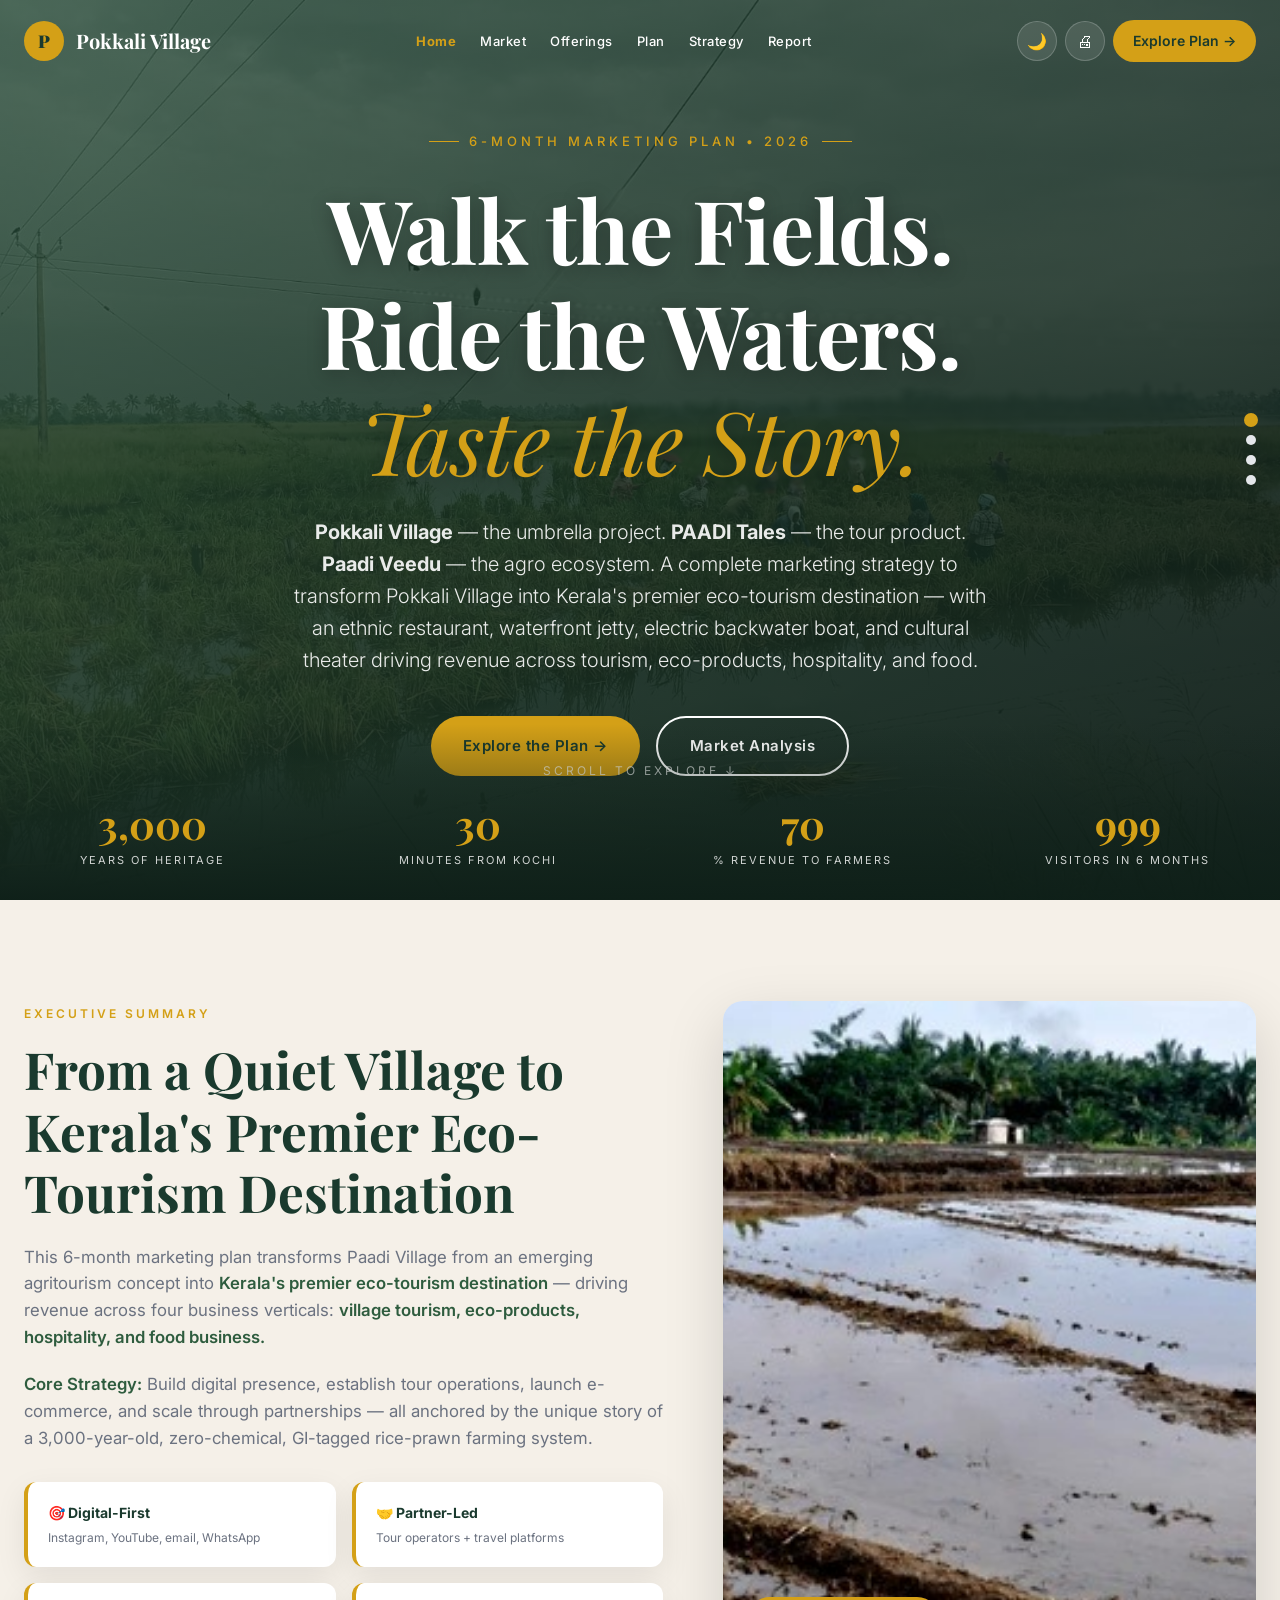
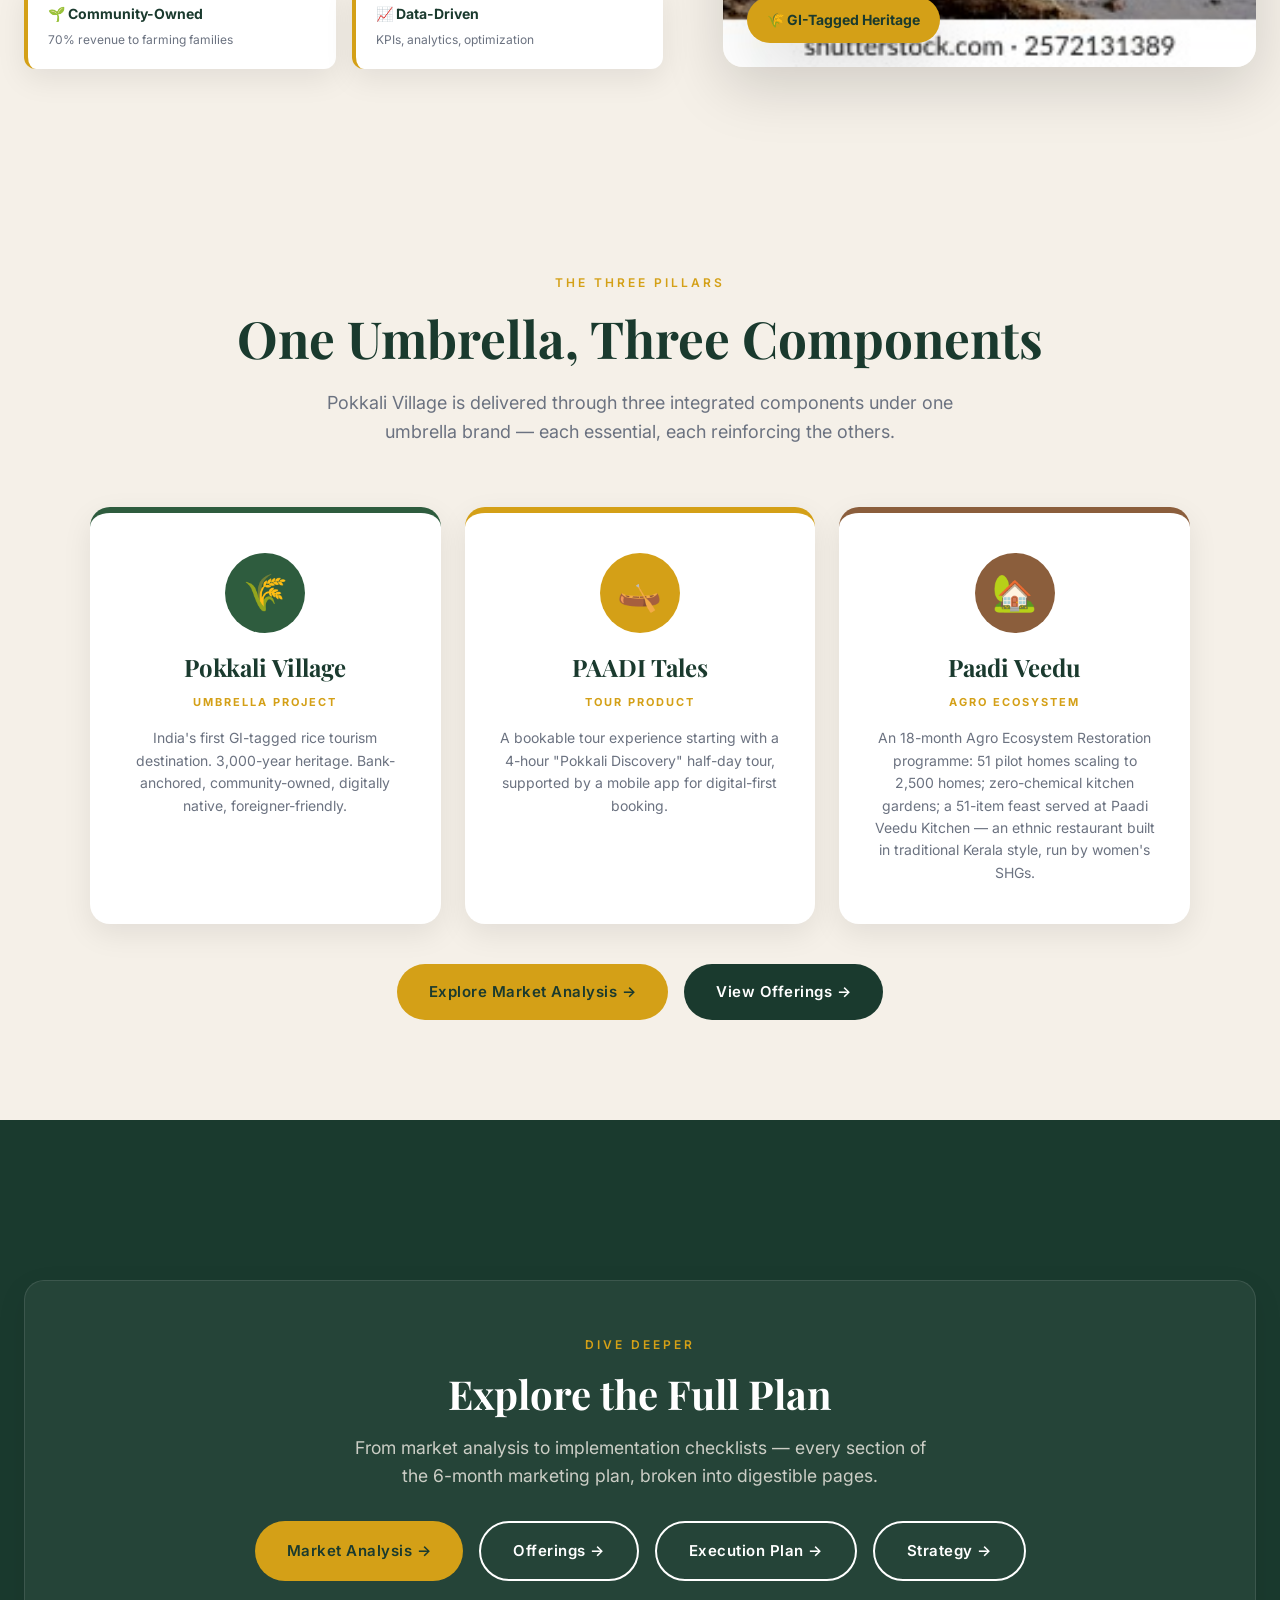
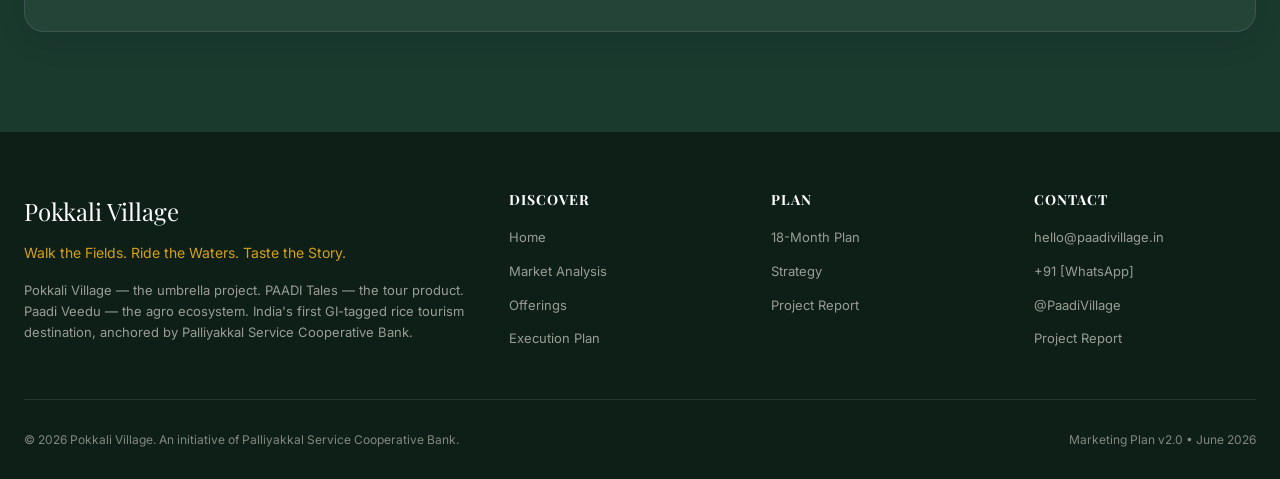
==== commit 2c3adf9d: "Add: ethnic restaurant, water sports jetty, Kadamban Moothan & Organic Theater - index.html: Updated" ====
--- a/index.html
+++ b/index.html
@@ -45,7 +45,7 @@
   <div class="hero-content">
     <div class="hero-eyebrow">6-Month Marketing Plan • 2026</div>
     <h1>Walk the Fields.<br />Ride the Waters.<br /><em>Taste the Story.</em></h1>
-    <p class="hero-sub"><strong>Pokkali Village</strong> — the umbrella project. <strong>PAADI Tales</strong> — the tour product. <strong>Paadi Veedu</strong> — the agro ecosystem. A complete marketing strategy to transform Pokkali Village into Kerala's premier eco-tourism destination — driving revenue across tourism, eco-products, hospitality, and food business.</p>
+    <p class="hero-sub"><strong>Pokkali Village</strong> — the umbrella project. <strong>PAADI Tales</strong> — the tour product. <strong>Paadi Veedu</strong> — the agro ecosystem. A complete marketing strategy to transform Pokkali Village into Kerala's premier eco-tourism destination — with an ethnic restaurant, waterfront jetty, electric backwater boat, and cultural theater driving revenue across tourism, eco-products, hospitality, and food.</p>
     <div class="hero-cta-group">
       <a href="#summary" class="btn btn-primary">Explore the Plan →</a>
       <a href="market.html" class="btn btn-outline">Market Analysis</a>
@@ -133,7 +133,7 @@
         <div class="pillar-icon">🏡</div>
         <h3>Paadi Veedu</h3>
         <div class="pillar-role">Agro Ecosystem</div>
-        <p>An 18-month Agro Ecosystem Restoration programme: 51 pilot homes scaling to 2,500 homes; zero-chemical kitchen gardens; a 51-item community feast.</p>
+        <p>An 18-month Agro Ecosystem Restoration programme: 51 pilot homes scaling to 2,500 homes; zero-chemical kitchen gardens; a 51-item feast served at Paadi Veedu Kitchen — an ethnic restaurant built in traditional Kerala style, run by women's SHGs.</p>
       </div>
     </div>
     <div class="text-center" style="margin-top: 40px;">
--- a/styles.css
+++ b/styles.css
@@ -1564,16 +1564,29 @@
   text-align: center;
   position: relative;
   overflow: hidden;
+  background-size: cover;
+  background-position: center;
+  background-repeat: no-repeat;
 }
 .page-hero::before {
   content: '';
   position: absolute;
   inset: 0;
-  background: url('images/hero-bg.jpeg') center/cover no-repeat;
-  opacity: 0.12;
-  pointer-events: none;
-}
-.page-hero .container { position: relative; z-index: 2; }
+  background: linear-gradient(135deg, rgba(26, 58, 46, 0.92) 0%, rgba(14, 31, 24, 0.88) 50%, rgba(43, 74, 92, 0.85) 100%);
+  z-index: 0;
+}
+.page-hero .container { position: relative; z-index: 1; }
+.page-hero h1 { text-shadow: 0 2px 20px rgba(0,0,0,0.3); }
+.page-hero p { text-shadow: 0 1px 10px rgba(0,0,0,0.2); }
+.page-hero::after {
+  content: '';
+  position: absolute;
+  bottom: 0;
+  left: 0;
+  right: 0;
+  height: 4px;
+  background: linear-gradient(to right, var(--gold), var(--green), var(--gold));
+}
 .page-hero .eyebrow { margin-bottom: 12px; }
 .page-hero h1 {
   font-size: clamp(2.2rem, 5vw, 4rem);
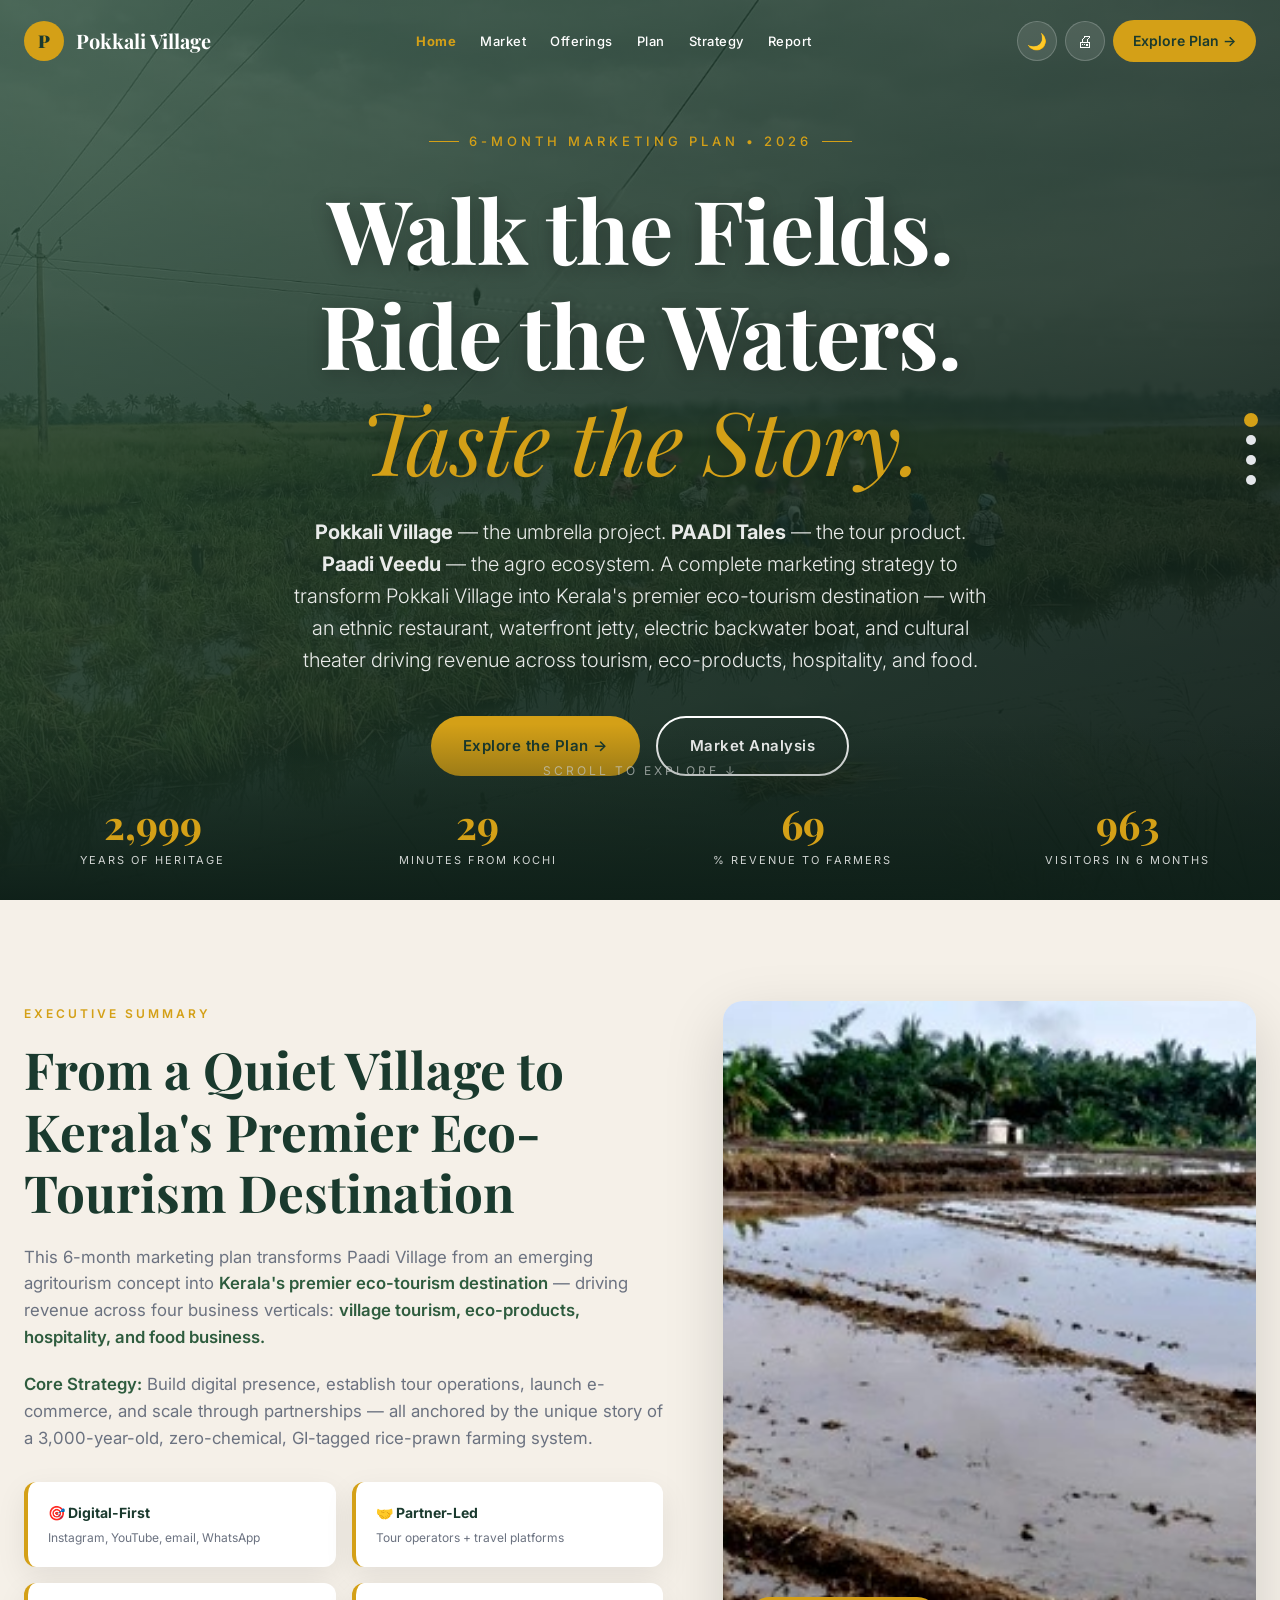
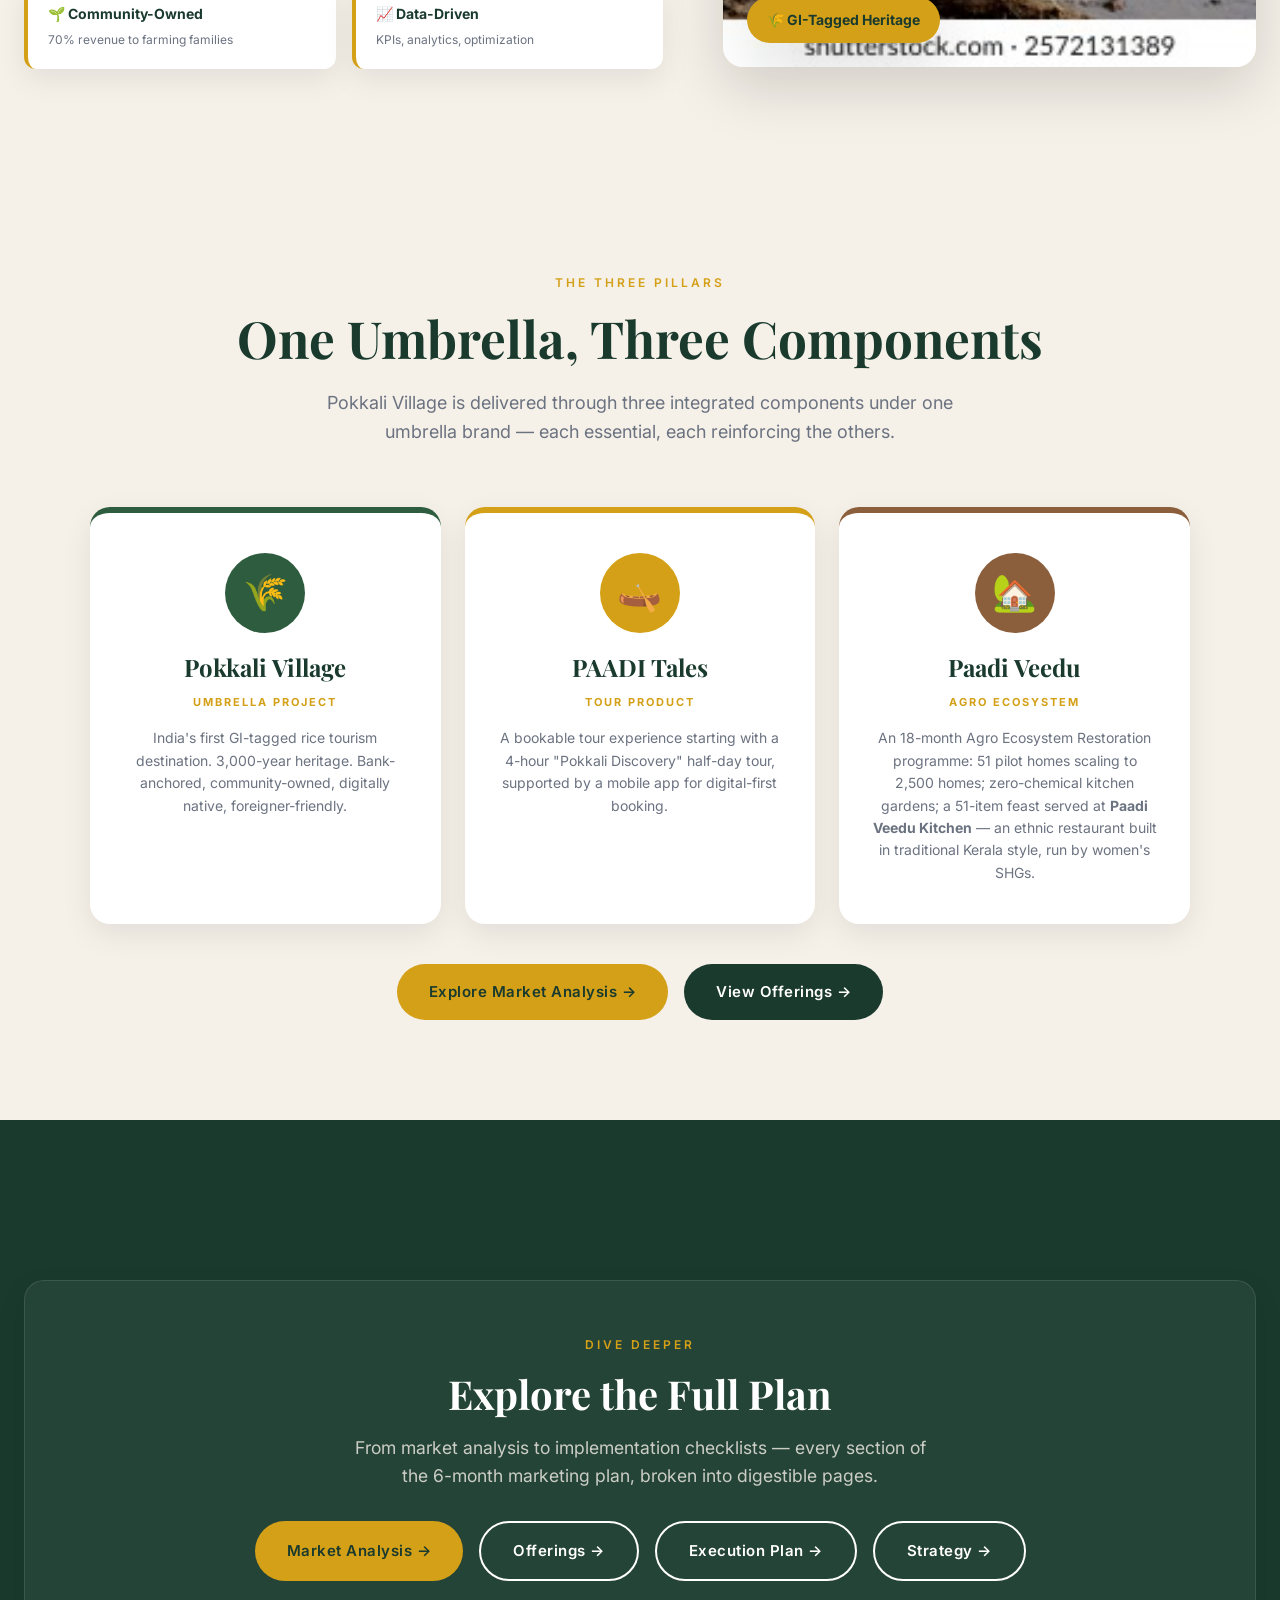
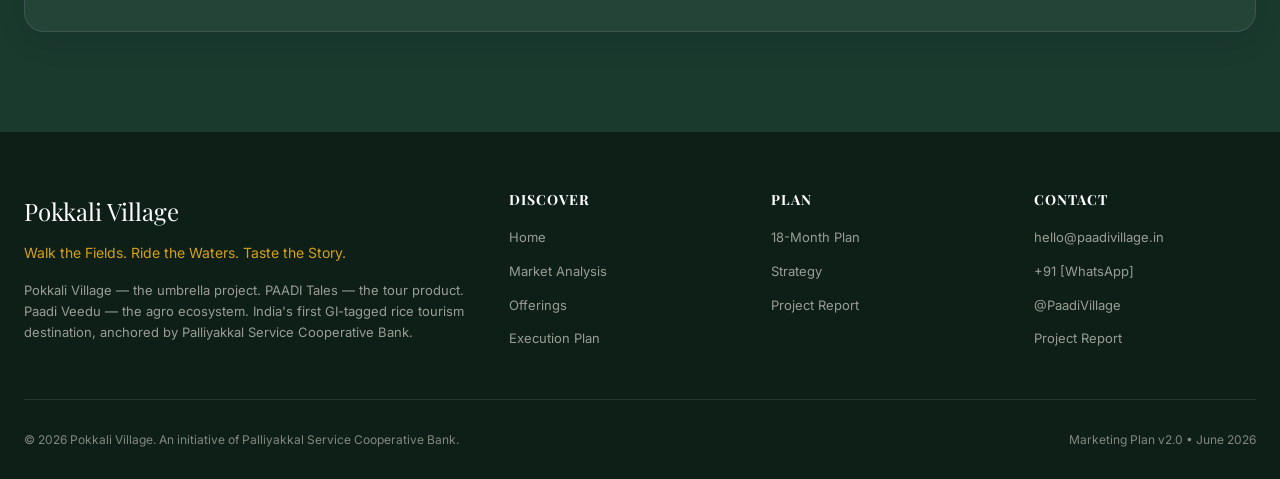
==== commit 491f1ec0: "Highlight: add visual sections for ethnic restaurant, jetty, and cultural theater - offerings.html: " ====
--- a/index.html
+++ b/index.html
@@ -133,7 +133,7 @@
         <div class="pillar-icon">🏡</div>
         <h3>Paadi Veedu</h3>
         <div class="pillar-role">Agro Ecosystem</div>
-        <p>An 18-month Agro Ecosystem Restoration programme: 51 pilot homes scaling to 2,500 homes; zero-chemical kitchen gardens; a 51-item feast served at Paadi Veedu Kitchen — an ethnic restaurant built in traditional Kerala style, run by women's SHGs.</p>
+        <p>An 18-month Agro Ecosystem Restoration programme: 51 pilot homes scaling to 2,500 homes; zero-chemical kitchen gardens; a 51-item feast served at <strong>Paadi Veedu Kitchen</strong> — an ethnic restaurant built in traditional Kerala style, run by women's SHGs.</p>
       </div>
     </div>
     <div class="text-center" style="margin-top: 40px;">
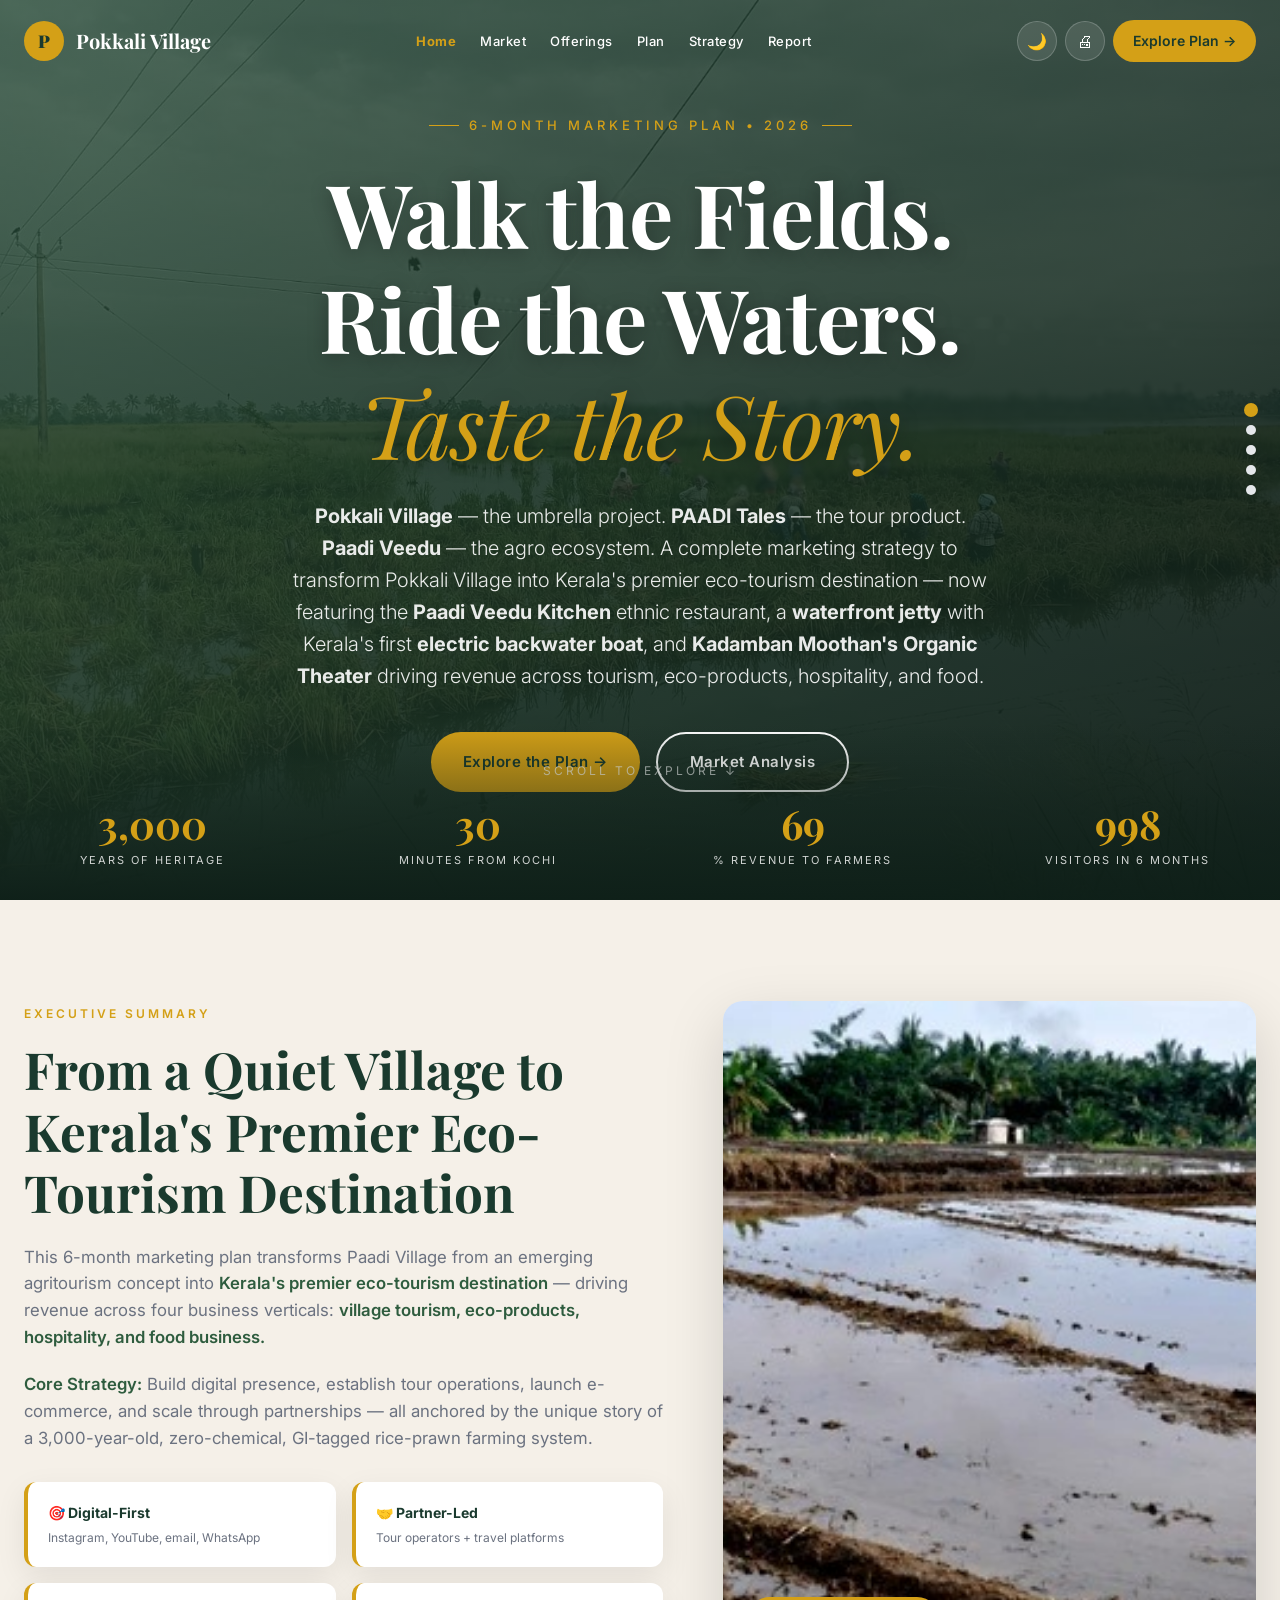
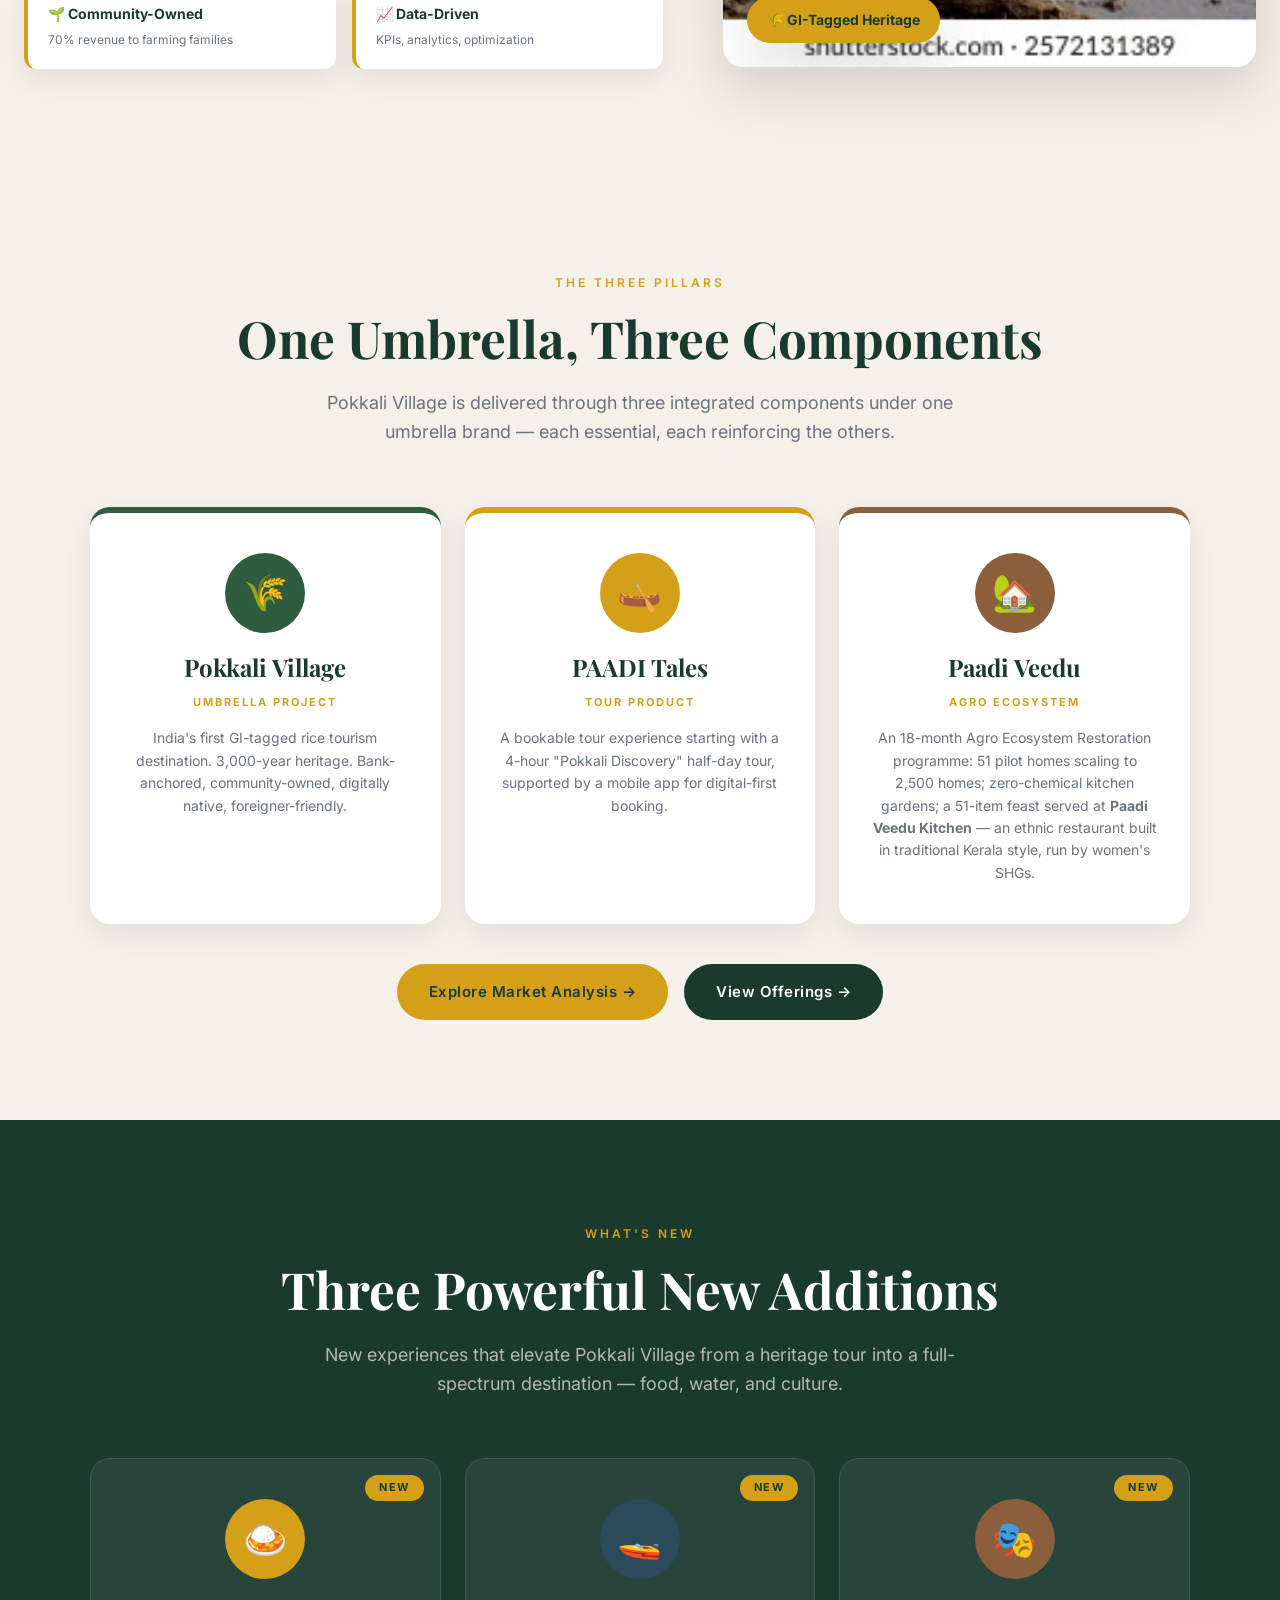
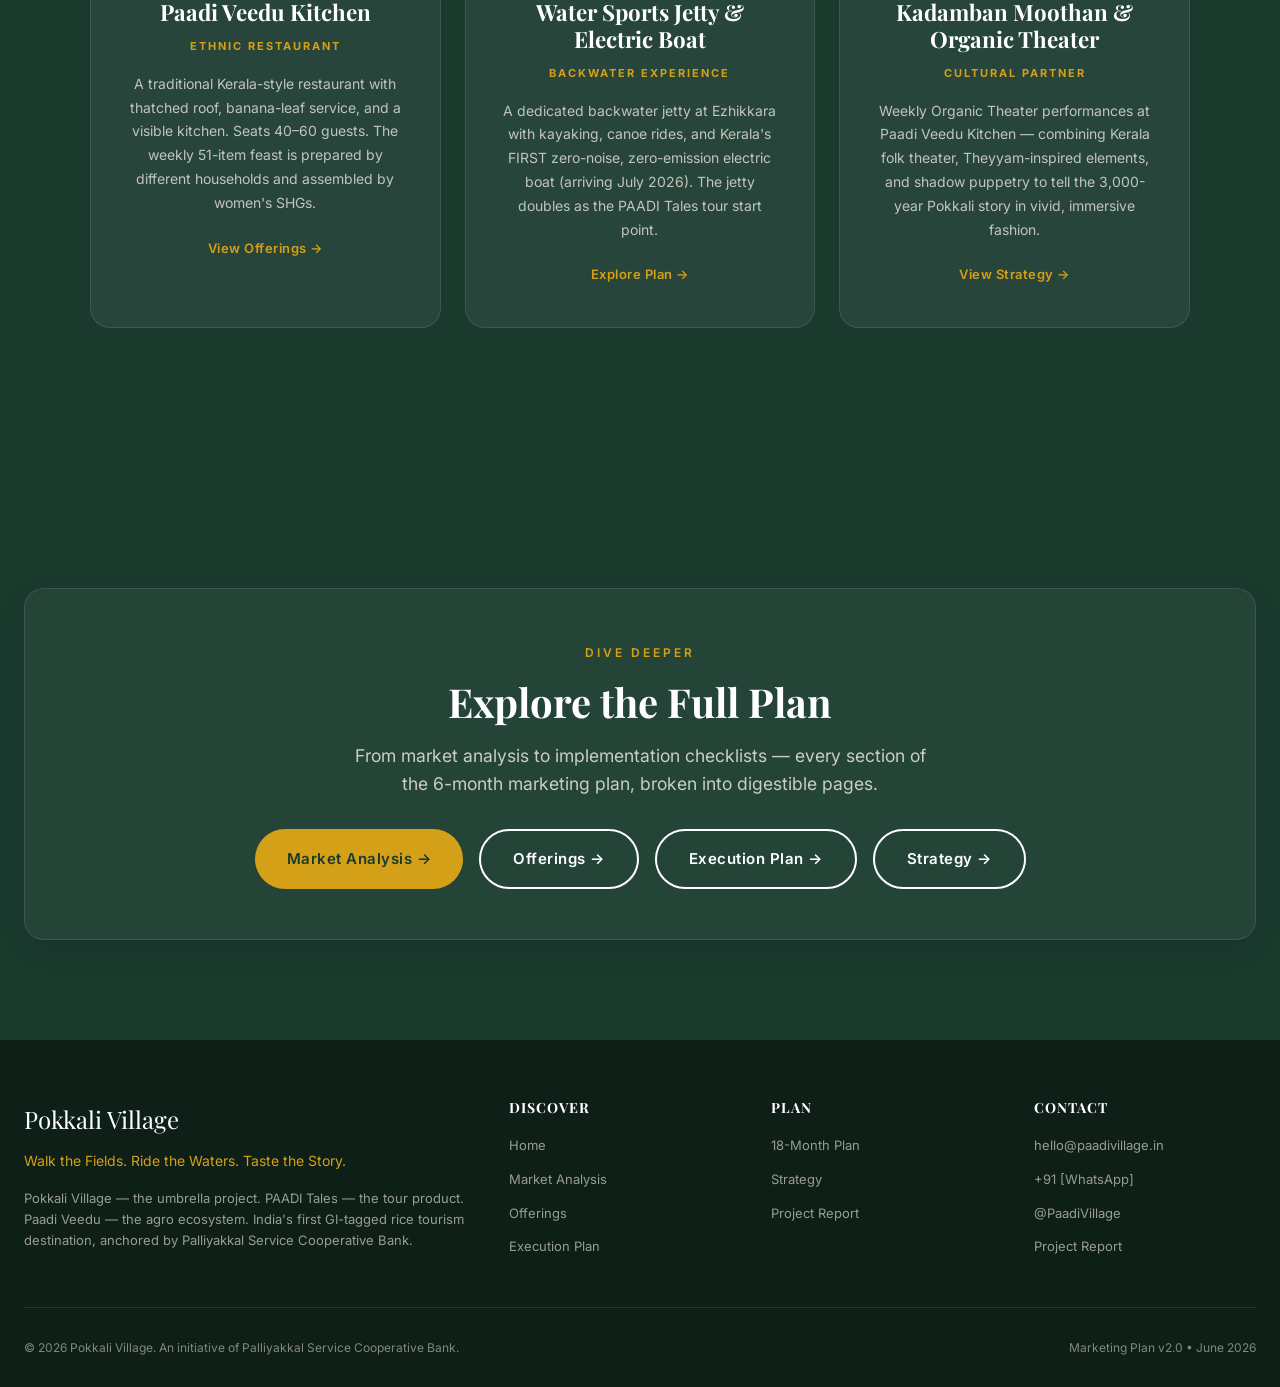
==== commit 9442a454: "feat: add Key Additions section + update content with three strategic additions - Added prominent 'W" ====
--- a/index.html
+++ b/index.html
@@ -45,7 +45,7 @@
   <div class="hero-content">
     <div class="hero-eyebrow">6-Month Marketing Plan • 2026</div>
     <h1>Walk the Fields.<br />Ride the Waters.<br /><em>Taste the Story.</em></h1>
-    <p class="hero-sub"><strong>Pokkali Village</strong> — the umbrella project. <strong>PAADI Tales</strong> — the tour product. <strong>Paadi Veedu</strong> — the agro ecosystem. A complete marketing strategy to transform Pokkali Village into Kerala's premier eco-tourism destination — with an ethnic restaurant, waterfront jetty, electric backwater boat, and cultural theater driving revenue across tourism, eco-products, hospitality, and food.</p>
+    <p class="hero-sub"><strong>Pokkali Village</strong> — the umbrella project. <strong>PAADI Tales</strong> — the tour product. <strong>Paadi Veedu</strong> — the agro ecosystem. A complete marketing strategy to transform Pokkali Village into Kerala's premier eco-tourism destination — now featuring the <strong>Paadi Veedu Kitchen</strong> ethnic restaurant, a <strong>waterfront jetty</strong> with Kerala's first <strong>electric backwater boat</strong>, and <strong>Kadamban Moothan's Organic Theater</strong> driving revenue across tourism, eco-products, hospitality, and food.</p>
     <div class="hero-cta-group">
       <a href="#summary" class="btn btn-primary">Explore the Plan →</a>
       <a href="market.html" class="btn btn-outline">Market Analysis</a>
@@ -139,6 +139,43 @@
     <div class="text-center" style="margin-top: 40px;">
       <a href="market.html" class="btn btn-primary">Explore Market Analysis →</a>
       <a href="offerings.html" class="btn btn-dark" style="margin-left: 12px;">View Offerings →</a>
+    </div>
+  </div>
+</section>
+
+<!-- WHAT'S NEW -->
+<section class="section bg-dark" id="whats-new" data-section-label="What's New">
+  <div class="container">
+    <div class="text-center">
+      <span class="eyebrow" style="color: var(--gold);">What's New</span>
+      <h2 class="section-title" style="color: var(--white);">Three Powerful New Additions</h2>
+      <p class="section-subtitle" style="color: rgba(245,240,232,0.7);">New experiences that elevate Pokkali Village from a heritage tour into a full-spectrum destination — food, water, and culture.</p>
+    </div>
+    <div class="whats-new-grid">
+      <a href="offerings.html" class="whats-new-card fade-in">
+        <div class="whats-new-badge">New</div>
+        <div class="whats-new-icon">🍛</div>
+        <h3>Paadi Veedu Kitchen</h3>
+        <div class="whats-new-role">Ethnic Restaurant</div>
+        <p>A traditional Kerala-style restaurant with thatched roof, banana-leaf service, and a visible kitchen. Seats 40–60 guests. The weekly 51-item feast is prepared by different households and assembled by women's SHGs.</p>
+        <span class="whats-new-link">View Offerings →</span>
+      </a>
+      <a href="plan.html" class="whats-new-card fade-in">
+        <div class="whats-new-badge">New</div>
+        <div class="whats-new-icon">🚤</div>
+        <h3>Water Sports Jetty &amp; Electric Boat</h3>
+        <div class="whats-new-role">Backwater Experience</div>
+        <p>A dedicated backwater jetty at Ezhikkara with kayaking, canoe rides, and Kerala's FIRST zero-noise, zero-emission electric boat (arriving July 2026). The jetty doubles as the PAADI Tales tour start point.</p>
+        <span class="whats-new-link">Explore Plan →</span>
+      </a>
+      <a href="strategy.html" class="whats-new-card fade-in">
+        <div class="whats-new-badge">New</div>
+        <div class="whats-new-icon">🎭</div>
+        <h3>Kadamban Moothan &amp; Organic Theater</h3>
+        <div class="whats-new-role">Cultural Partner</div>
+        <p>Weekly Organic Theater performances at Paadi Veedu Kitchen — combining Kerala folk theater, Theyyam-inspired elements, and shadow puppetry to tell the 3,000-year Pokkali story in vivid, immersive fashion.</p>
+        <span class="whats-new-link">View Strategy →</span>
+      </a>
     </div>
   </div>
 </section>
--- a/styles.css
+++ b/styles.css
@@ -500,6 +500,99 @@
 
 @media (max-width: 1024px) {
   .pillars-grid { grid-template-columns: 1fr; }
+}
+
+/* ============================================
+   WHAT'S NEW
+   ============================================ */
+.whats-new-grid {
+  display: grid;
+  grid-template-columns: repeat(3, 1fr);
+  gap: 24px;
+  max-width: 1100px;
+  margin: 0 auto;
+}
+.whats-new-card {
+  background: rgba(255, 255, 255, 0.06);
+  border: 1px solid rgba(255, 255, 255, 0.1);
+  border-radius: 20px;
+  padding: 40px 32px;
+  text-align: center;
+  transition: var(--transition);
+  position: relative;
+  text-decoration: none;
+  color: inherit;
+}
+.whats-new-card:hover {
+  background: rgba(255, 255, 255, 0.1);
+  transform: translateY(-8px);
+  border-color: var(--gold);
+  box-shadow: var(--shadow);
+}
+.whats-new-badge {
+  position: absolute;
+  top: 16px;
+  right: 16px;
+  background: var(--gold);
+  color: var(--green-dark);
+  padding: 4px 14px;
+  border-radius: 20px;
+  font-family: 'Inter', sans-serif;
+  font-size: 11px;
+  font-weight: 700;
+  letter-spacing: 1.5px;
+  text-transform: uppercase;
+}
+.whats-new-icon {
+  width: 80px;
+  height: 80px;
+  border-radius: 50%;
+  display: flex;
+  align-items: center;
+  justify-content: center;
+  font-size: 36px;
+  margin: 0 auto 20px;
+  background: var(--gold);
+  color: var(--green-dark);
+}
+.whats-new-card:nth-child(1) .whats-new-icon { background: var(--gold); }
+.whats-new-card:nth-child(2) .whats-new-icon { background: var(--brackish); color: var(--white); }
+.whats-new-card:nth-child(3) .whats-new-icon { background: var(--earth); color: var(--white); }
+.whats-new-card h3 {
+  font-size: 1.4rem;
+  margin-bottom: 6px;
+  color: var(--white);
+}
+.whats-new-role {
+  display: inline-block;
+  font-family: 'Inter', sans-serif;
+  font-size: 11px;
+  font-weight: 700;
+  letter-spacing: 2px;
+  text-transform: uppercase;
+  color: var(--gold);
+  margin-bottom: 16px;
+}
+.whats-new-card p {
+  font-size: 14px;
+  color: rgba(245, 240, 232, 0.75);
+  line-height: 1.7;
+  margin-bottom: 20px;
+}
+.whats-new-link {
+  display: inline-block;
+  font-size: 13px;
+  font-weight: 600;
+  color: var(--gold);
+  letter-spacing: 0.5px;
+  transition: var(--transition);
+}
+.whats-new-card:hover .whats-new-link { color: var(--gold-light); }
+
+[data-theme="dark"] .bg-dark .whats-new-card h3 { color: var(--white); }
+
+@media (max-width: 1024px) {
+  .whats-new-grid { grid-template-columns: 1fr; }
 }
 
 /* ============================================
@@ -2105,7 +2198,7 @@
   .timeline-card, .opp-card, .persona, .swot-card, .usp-card, .channel,
   .pricing-card, .partner-tier, .pr-tier, .crisis-card, .checklist-month,
   .ecom-card, .kpi-card, .risk-card, .matrix-table, .next-steps,
-  .pillar-card, .report-counter, .report-impact-card, .report-table,
+  .pillar-card, .whats-new-card, .report-counter, .report-impact-card, .report-table,
   .report-timeline-grid, .report-quote, .report-cta-list li {
     box-shadow: none !important; border: 1px solid #ddd !important;
     background: white !important; color: black !important; page-break-inside: avoid;
